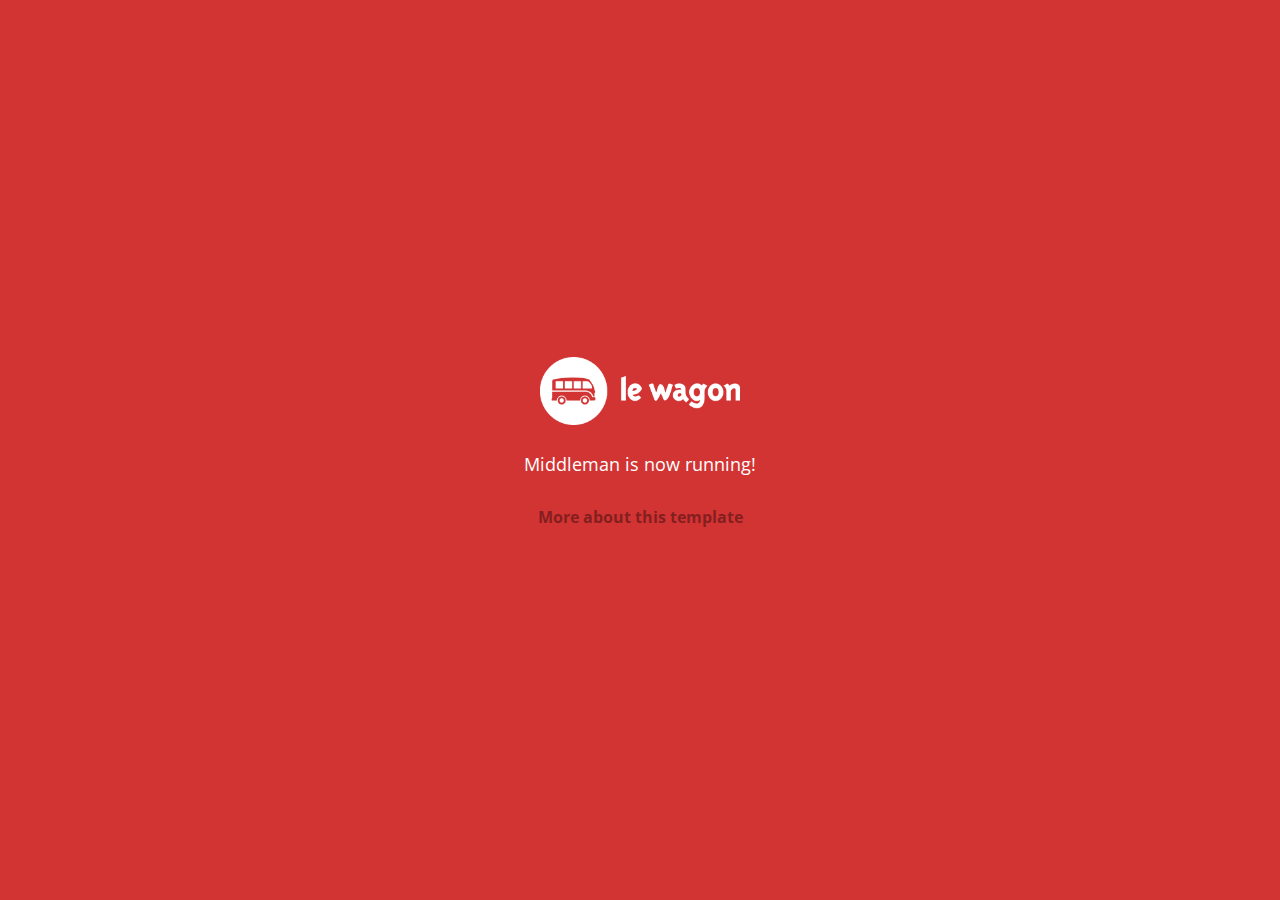
==== index.html @ 287a23e0 "Automated commit at 2017-11-13 09:53:18 UTC by middleman-deploy 2.0.0-alpha" ====
<!doctype html>
<html>
  <head>
    <meta charset="utf-8">
    <meta http-equiv="x-ua-compatible" content="ie=edge">
    <meta name="viewport"
          content="width=device-width, initial-scale=1, shrink-to-fit=no">
    <!-- Use the title from a page's frontmatter if it has one -->
    <title>Le Wagon - Middleman</title>
    <link href="stylesheets/application-3c48b980.css" rel="stylesheet" />
    <script src="javascripts/application-93de88c9.js"></script>
    <link href="images/favicon-f15af148.png" rel="icon" type="image/png" />
  </head>
  <body>
    <div id="home">
  <div class="home-content">
    <img src="images/logo-acc9c0ec.png" width="200" alt="Logo" />
    <p>
      Middleman is now running!
    </p>
    <p class="about">
      <a href="about.html">More about this template</a>
    </p>
  </div>
</div>

  </body>
</html>
---- stylesheets/application-3c48b980.css ----
@import url("https://fonts.googleapis.com/css?family=Open+Sans:400,300,700|Raleway:400,100,300,700,500");/*!
 * Bootstrap v3.3.7 (http://getbootstrap.com)
 * Copyright 2011-2016 Twitter, Inc.
 * Licensed under MIT (https://github.com/twbs/bootstrap/blob/master/LICENSE)
 *//*! normalize.css v3.0.3 | MIT License | github.com/necolas/normalize.css */html{font-family:sans-serif;-ms-text-size-adjust:100%;-webkit-text-size-adjust:100%}body{margin:0}article,aside,details,figcaption,figure,footer,header,hgroup,main,menu,nav,section,summary{display:block}audio,canvas,progress,video{display:inline-block;vertical-align:baseline}audio:not([controls]){display:none;height:0}[hidden],template{display:none}a{background-color:transparent}a:active,a:hover{outline:0}abbr[title]{border-bottom:1px dotted}b,strong{font-weight:bold}dfn{font-style:italic}h1{font-size:2em;margin:0.67em 0}mark{background:#ff0;color:#000}small{font-size:80%}sub,sup{font-size:75%;line-height:0;position:relative;vertical-align:baseline}sup{top:-0.5em}sub{bottom:-0.25em}img{border:0}svg:not(:root){overflow:hidden}figure{margin:1em 40px}hr{-webkit-box-sizing:content-box;box-sizing:content-box;height:0}pre{overflow:auto}code,kbd,pre,samp{font-family:monospace, monospace;font-size:1em}button,input,optgroup,select,textarea{color:inherit;font:inherit;margin:0}button{overflow:visible}button,select{text-transform:none}button,html input[type="button"],input[type="reset"],input[type="submit"]{-webkit-appearance:button;cursor:pointer}button[disabled],html input[disabled]{cursor:default}button::-moz-focus-inner,input::-moz-focus-inner{border:0;padding:0}input{line-height:normal}input[type="checkbox"],input[type="radio"]{-webkit-box-sizing:border-box;box-sizing:border-box;padding:0}input[type="number"]::-webkit-inner-spin-button,input[type="number"]::-webkit-outer-spin-button{height:auto}input[type="search"]{-webkit-appearance:textfield;-webkit-box-sizing:content-box;box-sizing:content-box}input[type="search"]::-webkit-search-cancel-button,input[type="search"]::-webkit-search-decoration{-webkit-appearance:none}fieldset{border:1px solid #c0c0c0;margin:0 2px;padding:0.35em 0.625em 0.75em}legend{border:0;padding:0}textarea{overflow:auto}optgroup{font-weight:bold}table{border-collapse:collapse;border-spacing:0}td,th{padding:0}/*! Source: https://github.com/h5bp/html5-boilerplate/blob/master/src/css/main.css */@media print{*,*:before,*:after{background:transparent !important;color:#000 !important;-webkit-box-shadow:none !important;box-shadow:none !important;text-shadow:none !important}a,a:visited{text-decoration:underline}a[href]:after{content:" (" attr(href) ")"}abbr[title]:after{content:" (" attr(title) ")"}a[href^="#"]:after,a[href^="javascript:"]:after{content:""}pre,blockquote{border:1px solid #999;page-break-inside:avoid}thead{display:table-header-group}tr,img{page-break-inside:avoid}img{max-width:100% !important}p,h2,h3{orphans:3;widows:3}h2,h3{page-break-after:avoid}.navbar{display:none}.btn>.caret,.dropup>.btn>.caret{border-top-color:#000 !important}.label{border:1px solid #000}.table{border-collapse:collapse !important}.table td,.table th{background-color:#fff !important}.table-bordered th,.table-bordered td{border:1px solid #ddd !important}}@font-face{font-family:'Glyphicons Halflings';src:url("../assets/bootstrap/glyphicons-halflings-regular-86b6f62b.eot");src:url("../assets/bootstrap/glyphicons-halflings-regular-86b6f62b.eot?#iefix") format("embedded-opentype"),url("../assets/bootstrap/glyphicons-halflings-regular-ca35b697.woff2") format("woff2"),url("../assets/bootstrap/glyphicons-halflings-regular-278e49a8.woff") format("woff"),url("../assets/bootstrap/glyphicons-halflings-regular-44bc1850.ttf") format("truetype"),url("../assets/bootstrap/glyphicons-halflings-regular-de51a849.svg#glyphicons_halflingsregular") format("svg")}.glyphicon{position:relative;top:1px;display:inline-block;font-family:'Glyphicons Halflings';font-style:normal;font-weight:normal;line-height:1;-webkit-font-smoothing:antialiased;-moz-osx-font-smoothing:grayscale}.glyphicon-asterisk:before{content:"\002a"}.glyphicon-plus:before{content:"\002b"}.glyphicon-euro:before,.glyphicon-eur:before{content:"\20ac"}.glyphicon-minus:before{content:"\2212"}.glyphicon-cloud:before{content:"\2601"}.glyphicon-envelope:before{content:"\2709"}.glyphicon-pencil:before{content:"\270f"}.glyphicon-glass:before{content:"\e001"}.glyphicon-music:before{content:"\e002"}.glyphicon-search:before{content:"\e003"}.glyphicon-heart:before{content:"\e005"}.glyphicon-star:before{content:"\e006"}.glyphicon-star-empty:before{content:"\e007"}.glyphicon-user:before{content:"\e008"}.glyphicon-film:before{content:"\e009"}.glyphicon-th-large:before{content:"\e010"}.glyphicon-th:before{content:"\e011"}.glyphicon-th-list:before{content:"\e012"}.glyphicon-ok:before{content:"\e013"}.glyphicon-remove:before{content:"\e014"}.glyphicon-zoom-in:before{content:"\e015"}.glyphicon-zoom-out:before{content:"\e016"}.glyphicon-off:before{content:"\e017"}.glyphicon-signal:before{content:"\e018"}.glyphicon-cog:before{content:"\e019"}.glyphicon-trash:before{content:"\e020"}.glyphicon-home:before{content:"\e021"}.glyphicon-file:before{content:"\e022"}.glyphicon-time:before{content:"\e023"}.glyphicon-road:before{content:"\e024"}.glyphicon-download-alt:before{content:"\e025"}.glyphicon-download:before{content:"\e026"}.glyphicon-upload:before{content:"\e027"}.glyphicon-inbox:before{content:"\e028"}.glyphicon-play-circle:before{content:"\e029"}.glyphicon-repeat:before{content:"\e030"}.glyphicon-refresh:before{content:"\e031"}.glyphicon-list-alt:before{content:"\e032"}.glyphicon-lock:before{content:"\e033"}.glyphicon-flag:before{content:"\e034"}.glyphicon-headphones:before{content:"\e035"}.glyphicon-volume-off:before{content:"\e036"}.glyphicon-volume-down:before{content:"\e037"}.glyphicon-volume-up:before{content:"\e038"}.glyphicon-qrcode:before{content:"\e039"}.glyphicon-barcode:before{content:"\e040"}.glyphicon-tag:before{content:"\e041"}.glyphicon-tags:before{content:"\e042"}.glyphicon-book:before{content:"\e043"}.glyphicon-bookmark:before{content:"\e044"}.glyphicon-print:before{content:"\e045"}.glyphicon-camera:before{content:"\e046"}.glyphicon-font:before{content:"\e047"}.glyphicon-bold:before{content:"\e048"}.glyphicon-italic:before{content:"\e049"}.glyphicon-text-height:before{content:"\e050"}.glyphicon-text-width:before{content:"\e051"}.glyphicon-align-left:before{content:"\e052"}.glyphicon-align-center:before{content:"\e053"}.glyphicon-align-right:before{content:"\e054"}.glyphicon-align-justify:before{content:"\e055"}.glyphicon-list:before{content:"\e056"}.glyphicon-indent-left:before{content:"\e057"}.glyphicon-indent-right:before{content:"\e058"}.glyphicon-facetime-video:before{content:"\e059"}.glyphicon-picture:before{content:"\e060"}.glyphicon-map-marker:before{content:"\e062"}.glyphicon-adjust:before{content:"\e063"}.glyphicon-tint:before{content:"\e064"}.glyphicon-edit:before{content:"\e065"}.glyphicon-share:before{content:"\e066"}.glyphicon-check:before{content:"\e067"}.glyphicon-move:before{content:"\e068"}.glyphicon-step-backward:before{content:"\e069"}.glyphicon-fast-backward:before{content:"\e070"}.glyphicon-backward:before{content:"\e071"}.glyphicon-play:before{content:"\e072"}.glyphicon-pause:before{content:"\e073"}.glyphicon-stop:before{content:"\e074"}.glyphicon-forward:before{content:"\e075"}.glyphicon-fast-forward:before{content:"\e076"}.glyphicon-step-forward:before{content:"\e077"}.glyphicon-eject:before{content:"\e078"}.glyphicon-chevron-left:before{content:"\e079"}.glyphicon-chevron-right:before{content:"\e080"}.glyphicon-plus-sign:before{content:"\e081"}.glyphicon-minus-sign:before{content:"\e082"}.glyphicon-remove-sign:before{content:"\e083"}.glyphicon-ok-sign:before{content:"\e084"}.glyphicon-question-sign:before{content:"\e085"}.glyphicon-info-sign:before{content:"\e086"}.glyphicon-screenshot:before{content:"\e087"}.glyphicon-remove-circle:before{content:"\e088"}.glyphicon-ok-circle:before{content:"\e089"}.glyphicon-ban-circle:before{content:"\e090"}.glyphicon-arrow-left:before{content:"\e091"}.glyphicon-arrow-right:before{content:"\e092"}.glyphicon-arrow-up:before{content:"\e093"}.glyphicon-arrow-down:before{content:"\e094"}.glyphicon-share-alt:before{content:"\e095"}.glyphicon-resize-full:before{content:"\e096"}.glyphicon-resize-small:before{content:"\e097"}.glyphicon-exclamation-sign:before{content:"\e101"}.glyphicon-gift:before{content:"\e102"}.glyphicon-leaf:before{content:"\e103"}.glyphicon-fire:before{content:"\e104"}.glyphicon-eye-open:before{content:"\e105"}.glyphicon-eye-close:before{content:"\e106"}.glyphicon-warning-sign:before{content:"\e107"}.glyphicon-plane:before{content:"\e108"}.glyphicon-calendar:before{content:"\e109"}.glyphicon-random:before{content:"\e110"}.glyphicon-comment:before{content:"\e111"}.glyphicon-magnet:before{content:"\e112"}.glyphicon-chevron-up:before{content:"\e113"}.glyphicon-chevron-down:before{content:"\e114"}.glyphicon-retweet:before{content:"\e115"}.glyphicon-shopping-cart:before{content:"\e116"}.glyphicon-folder-close:before{content:"\e117"}.glyphicon-folder-open:before{content:"\e118"}.glyphicon-resize-vertical:before{content:"\e119"}.glyphicon-resize-horizontal:before{content:"\e120"}.glyphicon-hdd:before{content:"\e121"}.glyphicon-bullhorn:before{content:"\e122"}.glyphicon-bell:before{content:"\e123"}.glyphicon-certificate:before{content:"\e124"}.glyphicon-thumbs-up:before{content:"\e125"}.glyphicon-thumbs-down:before{content:"\e126"}.glyphicon-hand-right:before{content:"\e127"}.glyphicon-hand-left:before{content:"\e128"}.glyphicon-hand-up:before{content:"\e129"}.glyphicon-hand-down:before{content:"\e130"}.glyphicon-circle-arrow-right:before{content:"\e131"}.glyphicon-circle-arrow-left:before{content:"\e132"}.glyphicon-circle-arrow-up:before{content:"\e133"}.glyphicon-circle-arrow-down:before{content:"\e134"}.glyphicon-globe:before{content:"\e135"}.glyphicon-wrench:before{content:"\e136"}.glyphicon-tasks:before{content:"\e137"}.glyphicon-filter:before{content:"\e138"}.glyphicon-briefcase:before{content:"\e139"}.glyphicon-fullscreen:before{content:"\e140"}.glyphicon-dashboard:before{content:"\e141"}.glyphicon-paperclip:before{content:"\e142"}.glyphicon-heart-empty:before{content:"\e143"}.glyphicon-link:before{content:"\e144"}.glyphicon-phone:before{content:"\e145"}.glyphicon-pushpin:before{content:"\e146"}.glyphicon-usd:before{content:"\e148"}.glyphicon-gbp:before{content:"\e149"}.glyphicon-sort:before{content:"\e150"}.glyphicon-sort-by-alphabet:before{content:"\e151"}.glyphicon-sort-by-alphabet-alt:before{content:"\e152"}.glyphicon-sort-by-order:before{content:"\e153"}.glyphicon-sort-by-order-alt:before{content:"\e154"}.glyphicon-sort-by-attributes:before{content:"\e155"}.glyphicon-sort-by-attributes-alt:before{content:"\e156"}.glyphicon-unchecked:before{content:"\e157"}.glyphicon-expand:before{content:"\e158"}.glyphicon-collapse-down:before{content:"\e159"}.glyphicon-collapse-up:before{content:"\e160"}.glyphicon-log-in:before{content:"\e161"}.glyphicon-flash:before{content:"\e162"}.glyphicon-log-out:before{content:"\e163"}.glyphicon-new-window:before{content:"\e164"}.glyphicon-record:before{content:"\e165"}.glyphicon-save:before{content:"\e166"}.glyphicon-open:before{content:"\e167"}.glyphicon-saved:before{content:"\e168"}.glyphicon-import:before{content:"\e169"}.glyphicon-export:before{content:"\e170"}.glyphicon-send:before{content:"\e171"}.glyphicon-floppy-disk:before{content:"\e172"}.glyphicon-floppy-saved:before{content:"\e173"}.glyphicon-floppy-remove:before{content:"\e174"}.glyphicon-floppy-save:before{content:"\e175"}.glyphicon-floppy-open:before{content:"\e176"}.glyphicon-credit-card:before{content:"\e177"}.glyphicon-transfer:before{content:"\e178"}.glyphicon-cutlery:before{content:"\e179"}.glyphicon-header:before{content:"\e180"}.glyphicon-compressed:before{content:"\e181"}.glyphicon-earphone:before{content:"\e182"}.glyphicon-phone-alt:before{content:"\e183"}.glyphicon-tower:before{content:"\e184"}.glyphicon-stats:before{content:"\e185"}.glyphicon-sd-video:before{content:"\e186"}.glyphicon-hd-video:before{content:"\e187"}.glyphicon-subtitles:before{content:"\e188"}.glyphicon-sound-stereo:before{content:"\e189"}.glyphicon-sound-dolby:before{content:"\e190"}.glyphicon-sound-5-1:before{content:"\e191"}.glyphicon-sound-6-1:before{content:"\e192"}.glyphicon-sound-7-1:before{content:"\e193"}.glyphicon-copyright-mark:before{content:"\e194"}.glyphicon-registration-mark:before{content:"\e195"}.glyphicon-cloud-download:before{content:"\e197"}.glyphicon-cloud-upload:before{content:"\e198"}.glyphicon-tree-conifer:before{content:"\e199"}.glyphicon-tree-deciduous:before{content:"\e200"}.glyphicon-cd:before{content:"\e201"}.glyphicon-save-file:before{content:"\e202"}.glyphicon-open-file:before{content:"\e203"}.glyphicon-level-up:before{content:"\e204"}.glyphicon-copy:before{content:"\e205"}.glyphicon-paste:before{content:"\e206"}.glyphicon-alert:before{content:"\e209"}.glyphicon-equalizer:before{content:"\e210"}.glyphicon-king:before{content:"\e211"}.glyphicon-queen:before{content:"\e212"}.glyphicon-pawn:before{content:"\e213"}.glyphicon-bishop:before{content:"\e214"}.glyphicon-knight:before{content:"\e215"}.glyphicon-baby-formula:before{content:"\e216"}.glyphicon-tent:before{content:"\26fa"}.glyphicon-blackboard:before{content:"\e218"}.glyphicon-bed:before{content:"\e219"}.glyphicon-apple:before{content:"\f8ff"}.glyphicon-erase:before{content:"\e221"}.glyphicon-hourglass:before{content:"\231b"}.glyphicon-lamp:before{content:"\e223"}.glyphicon-duplicate:before{content:"\e224"}.glyphicon-piggy-bank:before{content:"\e225"}.glyphicon-scissors:before{content:"\e226"}.glyphicon-bitcoin:before{content:"\e227"}.glyphicon-btc:before{content:"\e227"}.glyphicon-xbt:before{content:"\e227"}.glyphicon-yen:before{content:"\00a5"}.glyphicon-jpy:before{content:"\00a5"}.glyphicon-ruble:before{content:"\20bd"}.glyphicon-rub:before{content:"\20bd"}.glyphicon-scale:before{content:"\e230"}.glyphicon-ice-lolly:before{content:"\e231"}.glyphicon-ice-lolly-tasted:before{content:"\e232"}.glyphicon-education:before{content:"\e233"}.glyphicon-option-horizontal:before{content:"\e234"}.glyphicon-option-vertical:before{content:"\e235"}.glyphicon-menu-hamburger:before{content:"\e236"}.glyphicon-modal-window:before{content:"\e237"}.glyphicon-oil:before{content:"\e238"}.glyphicon-grain:before{content:"\e239"}.glyphicon-sunglasses:before{content:"\e240"}.glyphicon-text-size:before{content:"\e241"}.glyphicon-text-color:before{content:"\e242"}.glyphicon-text-background:before{content:"\e243"}.glyphicon-object-align-top:before{content:"\e244"}.glyphicon-object-align-bottom:before{content:"\e245"}.glyphicon-object-align-horizontal:before{content:"\e246"}.glyphicon-object-align-left:before{content:"\e247"}.glyphicon-object-align-vertical:before{content:"\e248"}.glyphicon-object-align-right:before{content:"\e249"}.glyphicon-triangle-right:before{content:"\e250"}.glyphicon-triangle-left:before{content:"\e251"}.glyphicon-triangle-bottom:before{content:"\e252"}.glyphicon-triangle-top:before{content:"\e253"}.glyphicon-console:before{content:"\e254"}.glyphicon-superscript:before{content:"\e255"}.glyphicon-subscript:before{content:"\e256"}.glyphicon-menu-left:before{content:"\e257"}.glyphicon-menu-right:before{content:"\e258"}.glyphicon-menu-down:before{content:"\e259"}.glyphicon-menu-up:before{content:"\e260"}*{-webkit-box-sizing:border-box;box-sizing:border-box}*:before,*:after{-webkit-box-sizing:border-box;box-sizing:border-box}html{font-size:10px;-webkit-tap-highlight-color:transparent}body{font-family:"Open Sans", "Helvetica", "sans-serif";font-size:18px;line-height:1.42857143;color:#333333;background-color:#F4F4F4}input,button,select,textarea{font-family:inherit;font-size:inherit;line-height:inherit}a{color:#469AE0;text-decoration:none}a:hover,a:focus{color:#1f74ba;text-decoration:underline}a:focus{outline:5px auto -webkit-focus-ring-color;outline-offset:-2px}figure{margin:0}img{vertical-align:middle}.img-responsive{display:block;max-width:100%;height:auto}.img-rounded{border-radius:2px}.img-thumbnail{padding:4px;line-height:1.42857143;background-color:#F4F4F4;border:1px solid #ddd;border-radius:2px;-webkit-transition:all 0.2s ease-in-out;transition:all 0.2s ease-in-out;display:inline-block;max-width:100%;height:auto}.img-circle{border-radius:50%}hr{margin-top:25px;margin-bottom:25px;border:0;border-top:1px solid #eeeeee}.sr-only{position:absolute;width:1px;height:1px;margin:-1px;padding:0;overflow:hidden;clip:rect(0, 0, 0, 0);border:0}.sr-only-focusable:active,.sr-only-focusable:focus{position:static;width:auto;height:auto;margin:0;overflow:visible;clip:auto}[role="button"]{cursor:pointer}h1,h2,h3,h4,h5,h6,.h1,.h2,.h3,.h4,.h5,.h6{font-family:"Raleway", "Helvetica", "sans-serif";font-weight:500;line-height:1.1;color:inherit}h1 small,h1 .small,h2 small,h2 .small,h3 small,h3 .small,h4 small,h4 .small,h5 small,h5 .small,h6 small,h6 .small,.h1 small,.h1 .small,.h2 small,.h2 .small,.h3 small,.h3 .small,.h4 small,.h4 .small,.h5 small,.h5 .small,.h6 small,.h6 .small{font-weight:normal;line-height:1;color:#777777}h1,.h1,h2,.h2,h3,.h3{margin-top:25px;margin-bottom:12.5px}h1 small,h1 .small,.h1 small,.h1 .small,h2 small,h2 .small,.h2 small,.h2 .small,h3 small,h3 .small,.h3 small,.h3 .small{font-size:65%}h4,.h4,h5,.h5,h6,.h6{margin-top:12.5px;margin-bottom:12.5px}h4 small,h4 .small,.h4 small,.h4 .small,h5 small,h5 .small,.h5 small,.h5 .small,h6 small,h6 .small,.h6 small,.h6 .small{font-size:75%}h1,.h1{font-size:46px}h2,.h2{font-size:38px}h3,.h3{font-size:31px}h4,.h4{font-size:23px}h5,.h5{font-size:18px}h6,.h6{font-size:16px}p{margin:0 0 12.5px}.lead{margin-bottom:25px;font-size:20px;font-weight:300;line-height:1.4}@media (min-width: 768px){.lead{font-size:27px}}small,.small{font-size:88%}mark,.mark{background-color:#fcf8e3;padding:.2em}.text-left{text-align:left}.text-right{text-align:right}.text-center{text-align:center}.text-justify{text-align:justify}.text-nowrap{white-space:nowrap}.text-lowercase{text-transform:lowercase}.text-uppercase,.initialism{text-transform:uppercase}.text-capitalize{text-transform:capitalize}.text-muted{color:#777777}.text-primary{color:#469AE0}a.text-primary:hover,a.text-primary:focus{color:#2381d0}.text-success{color:#3c763d}a.text-success:hover,a.text-success:focus{color:#2b542c}.text-info{color:#31708f}a.text-info:hover,a.text-info:focus{color:#245269}.text-warning{color:#8a6d3b}a.text-warning:hover,a.text-warning:focus{color:#66512c}.text-danger{color:#a94442}a.text-danger:hover,a.text-danger:focus{color:#843534}.bg-primary{color:#fff}.bg-primary{background-color:#469AE0}a.bg-primary:hover,a.bg-primary:focus{background-color:#2381d0}.bg-success{background-color:#dff0d8}a.bg-success:hover,a.bg-success:focus{background-color:#c1e2b3}.bg-info{background-color:#d9edf7}a.bg-info:hover,a.bg-info:focus{background-color:#afd9ee}.bg-warning{background-color:#fcf8e3}a.bg-warning:hover,a.bg-warning:focus{background-color:#f7ecb5}.bg-danger{background-color:#f2dede}a.bg-danger:hover,a.bg-danger:focus{background-color:#e4b9b9}.page-header{padding-bottom:11.5px;margin:50px 0 25px;border-bottom:1px solid #eeeeee}ul,ol{margin-top:0;margin-bottom:12.5px}ul ul,ul ol,ol ul,ol ol{margin-bottom:0}.list-unstyled{padding-left:0;list-style:none}.list-inline{padding-left:0;list-style:none;margin-left:-5px}.list-inline>li{display:inline-block;padding-left:5px;padding-right:5px}dl{margin-top:0;margin-bottom:25px}dt,dd{line-height:1.42857143}dt{font-weight:bold}dd{margin-left:0}.dl-horizontal dd:before,.dl-horizontal dd:after{content:" ";display:table}.dl-horizontal dd:after{clear:both}@media (min-width: 768px){.dl-horizontal dt{float:left;width:160px;clear:left;text-align:right;overflow:hidden;text-overflow:ellipsis;white-space:nowrap}.dl-horizontal dd{margin-left:180px}}abbr[title],abbr[data-original-title]{cursor:help;border-bottom:1px dotted #777777}.initialism{font-size:90%}blockquote{padding:12.5px 25px;margin:0 0 25px;font-size:22.5px;border-left:5px solid #eeeeee}blockquote p:last-child,blockquote ul:last-child,blockquote ol:last-child{margin-bottom:0}blockquote footer,blockquote small,blockquote .small{display:block;font-size:80%;line-height:1.42857143;color:#777777}blockquote footer:before,blockquote small:before,blockquote .small:before{content:'\2014 \00A0'}.blockquote-reverse,blockquote.pull-right{padding-right:15px;padding-left:0;border-right:5px solid #eeeeee;border-left:0;text-align:right}.blockquote-reverse footer:before,.blockquote-reverse small:before,.blockquote-reverse .small:before,blockquote.pull-right footer:before,blockquote.pull-right small:before,blockquote.pull-right .small:before{content:''}.blockquote-reverse footer:after,.blockquote-reverse small:after,.blockquote-reverse .small:after,blockquote.pull-right footer:after,blockquote.pull-right small:after,blockquote.pull-right .small:after{content:'\00A0 \2014'}address{margin-bottom:25px;font-style:normal;line-height:1.42857143}code,kbd,pre,samp{font-family:Menlo, Monaco, Consolas, "Courier New", monospace}code{padding:2px 4px;font-size:90%;color:#c7254e;background-color:#f9f2f4;border-radius:2px}kbd{padding:2px 4px;font-size:90%;color:#fff;background-color:#333;border-radius:2px;-webkit-box-shadow:inset 0 -1px 0 rgba(0,0,0,0.25);box-shadow:inset 0 -1px 0 rgba(0,0,0,0.25)}kbd kbd{padding:0;font-size:100%;font-weight:bold;-webkit-box-shadow:none;box-shadow:none}pre{display:block;padding:12px;margin:0 0 12.5px;font-size:17px;line-height:1.42857143;word-break:break-all;word-wrap:break-word;color:#333333;background-color:#f5f5f5;border:1px solid #ccc;border-radius:2px}pre code{padding:0;font-size:inherit;color:inherit;white-space:pre-wrap;background-color:transparent;border-radius:0}.pre-scrollable{max-height:340px;overflow-y:scroll}.container{margin-right:auto;margin-left:auto;padding-left:15px;padding-right:15px}.container:before,.container:after{content:" ";display:table}.container:after{clear:both}@media (min-width: 768px){.container{width:750px}}@media (min-width: 992px){.container{width:970px}}@media (min-width: 1200px){.container{width:1170px}}.container-fluid{margin-right:auto;margin-left:auto;padding-left:15px;padding-right:15px}.container-fluid:before,.container-fluid:after{content:" ";display:table}.container-fluid:after{clear:both}.row{margin-left:-15px;margin-right:-15px}.row:before,.row:after{content:" ";display:table}.row:after{clear:both}.col-xs-1,.col-sm-1,.col-md-1,.col-lg-1,.col-xs-2,.col-sm-2,.col-md-2,.col-lg-2,.col-xs-3,.col-sm-3,.col-md-3,.col-lg-3,.col-xs-4,.col-sm-4,.col-md-4,.col-lg-4,.col-xs-5,.col-sm-5,.col-md-5,.col-lg-5,.col-xs-6,.col-sm-6,.col-md-6,.col-lg-6,.col-xs-7,.col-sm-7,.col-md-7,.col-lg-7,.col-xs-8,.col-sm-8,.col-md-8,.col-lg-8,.col-xs-9,.col-sm-9,.col-md-9,.col-lg-9,.col-xs-10,.col-sm-10,.col-md-10,.col-lg-10,.col-xs-11,.col-sm-11,.col-md-11,.col-lg-11,.col-xs-12,.col-sm-12,.col-md-12,.col-lg-12{position:relative;min-height:1px;padding-left:15px;padding-right:15px}.col-xs-1,.col-xs-2,.col-xs-3,.col-xs-4,.col-xs-5,.col-xs-6,.col-xs-7,.col-xs-8,.col-xs-9,.col-xs-10,.col-xs-11,.col-xs-12{float:left}.col-xs-1{width:8.33333333%}.col-xs-2{width:16.66666667%}.col-xs-3{width:25%}.col-xs-4{width:33.33333333%}.col-xs-5{width:41.66666667%}.col-xs-6{width:50%}.col-xs-7{width:58.33333333%}.col-xs-8{width:66.66666667%}.col-xs-9{width:75%}.col-xs-10{width:83.33333333%}.col-xs-11{width:91.66666667%}.col-xs-12{width:100%}.col-xs-pull-0{right:auto}.col-xs-pull-1{right:8.33333333%}.col-xs-pull-2{right:16.66666667%}.col-xs-pull-3{right:25%}.col-xs-pull-4{right:33.33333333%}.col-xs-pull-5{right:41.66666667%}.col-xs-pull-6{right:50%}.col-xs-pull-7{right:58.33333333%}.col-xs-pull-8{right:66.66666667%}.col-xs-pull-9{right:75%}.col-xs-pull-10{right:83.33333333%}.col-xs-pull-11{right:91.66666667%}.col-xs-pull-12{right:100%}.col-xs-push-0{left:auto}.col-xs-push-1{left:8.33333333%}.col-xs-push-2{left:16.66666667%}.col-xs-push-3{left:25%}.col-xs-push-4{left:33.33333333%}.col-xs-push-5{left:41.66666667%}.col-xs-push-6{left:50%}.col-xs-push-7{left:58.33333333%}.col-xs-push-8{left:66.66666667%}.col-xs-push-9{left:75%}.col-xs-push-10{left:83.33333333%}.col-xs-push-11{left:91.66666667%}.col-xs-push-12{left:100%}.col-xs-offset-0{margin-left:0%}.col-xs-offset-1{margin-left:8.33333333%}.col-xs-offset-2{margin-left:16.66666667%}.col-xs-offset-3{margin-left:25%}.col-xs-offset-4{margin-left:33.33333333%}.col-xs-offset-5{margin-left:41.66666667%}.col-xs-offset-6{margin-left:50%}.col-xs-offset-7{margin-left:58.33333333%}.col-xs-offset-8{margin-left:66.66666667%}.col-xs-offset-9{margin-left:75%}.col-xs-offset-10{margin-left:83.33333333%}.col-xs-offset-11{margin-left:91.66666667%}.col-xs-offset-12{margin-left:100%}@media (min-width: 768px){.col-sm-1,.col-sm-2,.col-sm-3,.col-sm-4,.col-sm-5,.col-sm-6,.col-sm-7,.col-sm-8,.col-sm-9,.col-sm-10,.col-sm-11,.col-sm-12{float:left}.col-sm-1{width:8.33333333%}.col-sm-2{width:16.66666667%}.col-sm-3{width:25%}.col-sm-4{width:33.33333333%}.col-sm-5{width:41.66666667%}.col-sm-6{width:50%}.col-sm-7{width:58.33333333%}.col-sm-8{width:66.66666667%}.col-sm-9{width:75%}.col-sm-10{width:83.33333333%}.col-sm-11{width:91.66666667%}.col-sm-12{width:100%}.col-sm-pull-0{right:auto}.col-sm-pull-1{right:8.33333333%}.col-sm-pull-2{right:16.66666667%}.col-sm-pull-3{right:25%}.col-sm-pull-4{right:33.33333333%}.col-sm-pull-5{right:41.66666667%}.col-sm-pull-6{right:50%}.col-sm-pull-7{right:58.33333333%}.col-sm-pull-8{right:66.66666667%}.col-sm-pull-9{right:75%}.col-sm-pull-10{right:83.33333333%}.col-sm-pull-11{right:91.66666667%}.col-sm-pull-12{right:100%}.col-sm-push-0{left:auto}.col-sm-push-1{left:8.33333333%}.col-sm-push-2{left:16.66666667%}.col-sm-push-3{left:25%}.col-sm-push-4{left:33.33333333%}.col-sm-push-5{left:41.66666667%}.col-sm-push-6{left:50%}.col-sm-push-7{left:58.33333333%}.col-sm-push-8{left:66.66666667%}.col-sm-push-9{left:75%}.col-sm-push-10{left:83.33333333%}.col-sm-push-11{left:91.66666667%}.col-sm-push-12{left:100%}.col-sm-offset-0{margin-left:0%}.col-sm-offset-1{margin-left:8.33333333%}.col-sm-offset-2{margin-left:16.66666667%}.col-sm-offset-3{margin-left:25%}.col-sm-offset-4{margin-left:33.33333333%}.col-sm-offset-5{margin-left:41.66666667%}.col-sm-offset-6{margin-left:50%}.col-sm-offset-7{margin-left:58.33333333%}.col-sm-offset-8{margin-left:66.66666667%}.col-sm-offset-9{margin-left:75%}.col-sm-offset-10{margin-left:83.33333333%}.col-sm-offset-11{margin-left:91.66666667%}.col-sm-offset-12{margin-left:100%}}@media (min-width: 992px){.col-md-1,.col-md-2,.col-md-3,.col-md-4,.col-md-5,.col-md-6,.col-md-7,.col-md-8,.col-md-9,.col-md-10,.col-md-11,.col-md-12{float:left}.col-md-1{width:8.33333333%}.col-md-2{width:16.66666667%}.col-md-3{width:25%}.col-md-4{width:33.33333333%}.col-md-5{width:41.66666667%}.col-md-6{width:50%}.col-md-7{width:58.33333333%}.col-md-8{width:66.66666667%}.col-md-9{width:75%}.col-md-10{width:83.33333333%}.col-md-11{width:91.66666667%}.col-md-12{width:100%}.col-md-pull-0{right:auto}.col-md-pull-1{right:8.33333333%}.col-md-pull-2{right:16.66666667%}.col-md-pull-3{right:25%}.col-md-pull-4{right:33.33333333%}.col-md-pull-5{right:41.66666667%}.col-md-pull-6{right:50%}.col-md-pull-7{right:58.33333333%}.col-md-pull-8{right:66.66666667%}.col-md-pull-9{right:75%}.col-md-pull-10{right:83.33333333%}.col-md-pull-11{right:91.66666667%}.col-md-pull-12{right:100%}.col-md-push-0{left:auto}.col-md-push-1{left:8.33333333%}.col-md-push-2{left:16.66666667%}.col-md-push-3{left:25%}.col-md-push-4{left:33.33333333%}.col-md-push-5{left:41.66666667%}.col-md-push-6{left:50%}.col-md-push-7{left:58.33333333%}.col-md-push-8{left:66.66666667%}.col-md-push-9{left:75%}.col-md-push-10{left:83.33333333%}.col-md-push-11{left:91.66666667%}.col-md-push-12{left:100%}.col-md-offset-0{margin-left:0%}.col-md-offset-1{margin-left:8.33333333%}.col-md-offset-2{margin-left:16.66666667%}.col-md-offset-3{margin-left:25%}.col-md-offset-4{margin-left:33.33333333%}.col-md-offset-5{margin-left:41.66666667%}.col-md-offset-6{margin-left:50%}.col-md-offset-7{margin-left:58.33333333%}.col-md-offset-8{margin-left:66.66666667%}.col-md-offset-9{margin-left:75%}.col-md-offset-10{margin-left:83.33333333%}.col-md-offset-11{margin-left:91.66666667%}.col-md-offset-12{margin-left:100%}}@media (min-width: 1200px){.col-lg-1,.col-lg-2,.col-lg-3,.col-lg-4,.col-lg-5,.col-lg-6,.col-lg-7,.col-lg-8,.col-lg-9,.col-lg-10,.col-lg-11,.col-lg-12{float:left}.col-lg-1{width:8.33333333%}.col-lg-2{width:16.66666667%}.col-lg-3{width:25%}.col-lg-4{width:33.33333333%}.col-lg-5{width:41.66666667%}.col-lg-6{width:50%}.col-lg-7{width:58.33333333%}.col-lg-8{width:66.66666667%}.col-lg-9{width:75%}.col-lg-10{width:83.33333333%}.col-lg-11{width:91.66666667%}.col-lg-12{width:100%}.col-lg-pull-0{right:auto}.col-lg-pull-1{right:8.33333333%}.col-lg-pull-2{right:16.66666667%}.col-lg-pull-3{right:25%}.col-lg-pull-4{right:33.33333333%}.col-lg-pull-5{right:41.66666667%}.col-lg-pull-6{right:50%}.col-lg-pull-7{right:58.33333333%}.col-lg-pull-8{right:66.66666667%}.col-lg-pull-9{right:75%}.col-lg-pull-10{right:83.33333333%}.col-lg-pull-11{right:91.66666667%}.col-lg-pull-12{right:100%}.col-lg-push-0{left:auto}.col-lg-push-1{left:8.33333333%}.col-lg-push-2{left:16.66666667%}.col-lg-push-3{left:25%}.col-lg-push-4{left:33.33333333%}.col-lg-push-5{left:41.66666667%}.col-lg-push-6{left:50%}.col-lg-push-7{left:58.33333333%}.col-lg-push-8{left:66.66666667%}.col-lg-push-9{left:75%}.col-lg-push-10{left:83.33333333%}.col-lg-push-11{left:91.66666667%}.col-lg-push-12{left:100%}.col-lg-offset-0{margin-left:0%}.col-lg-offset-1{margin-left:8.33333333%}.col-lg-offset-2{margin-left:16.66666667%}.col-lg-offset-3{margin-left:25%}.col-lg-offset-4{margin-left:33.33333333%}.col-lg-offset-5{margin-left:41.66666667%}.col-lg-offset-6{margin-left:50%}.col-lg-offset-7{margin-left:58.33333333%}.col-lg-offset-8{margin-left:66.66666667%}.col-lg-offset-9{margin-left:75%}.col-lg-offset-10{margin-left:83.33333333%}.col-lg-offset-11{margin-left:91.66666667%}.col-lg-offset-12{margin-left:100%}}table{background-color:transparent}caption{padding-top:8px;padding-bottom:8px;color:#777777;text-align:left}th{text-align:left}.table{width:100%;max-width:100%;margin-bottom:25px}.table>thead>tr>th,.table>thead>tr>td,.table>tbody>tr>th,.table>tbody>tr>td,.table>tfoot>tr>th,.table>tfoot>tr>td{padding:8px;line-height:1.42857143;vertical-align:top;border-top:1px solid #ddd}.table>thead>tr>th{vertical-align:bottom;border-bottom:2px solid #ddd}.table>caption+thead>tr:first-child>th,.table>caption+thead>tr:first-child>td,.table>colgroup+thead>tr:first-child>th,.table>colgroup+thead>tr:first-child>td,.table>thead:first-child>tr:first-child>th,.table>thead:first-child>tr:first-child>td{border-top:0}.table>tbody+tbody{border-top:2px solid #ddd}.table .table{background-color:#F4F4F4}.table-condensed>thead>tr>th,.table-condensed>thead>tr>td,.table-condensed>tbody>tr>th,.table-condensed>tbody>tr>td,.table-condensed>tfoot>tr>th,.table-condensed>tfoot>tr>td{padding:5px}.table-bordered{border:1px solid #ddd}.table-bordered>thead>tr>th,.table-bordered>thead>tr>td,.table-bordered>tbody>tr>th,.table-bordered>tbody>tr>td,.table-bordered>tfoot>tr>th,.table-bordered>tfoot>tr>td{border:1px solid #ddd}.table-bordered>thead>tr>th,.table-bordered>thead>tr>td{border-bottom-width:2px}.table-striped>tbody>tr:nth-of-type(odd){background-color:#f9f9f9}.table-hover>tbody>tr:hover{background-color:#f5f5f5}table col[class*="col-"]{position:static;float:none;display:table-column}table td[class*="col-"],table th[class*="col-"]{position:static;float:none;display:table-cell}.table>thead>tr>td.active,.table>thead>tr>th.active,.table>thead>tr.active>td,.table>thead>tr.active>th,.table>tbody>tr>td.active,.table>tbody>tr>th.active,.table>tbody>tr.active>td,.table>tbody>tr.active>th,.table>tfoot>tr>td.active,.table>tfoot>tr>th.active,.table>tfoot>tr.active>td,.table>tfoot>tr.active>th{background-color:#f5f5f5}.table-hover>tbody>tr>td.active:hover,.table-hover>tbody>tr>th.active:hover,.table-hover>tbody>tr.active:hover>td,.table-hover>tbody>tr:hover>.active,.table-hover>tbody>tr.active:hover>th{background-color:#e8e8e8}.table>thead>tr>td.success,.table>thead>tr>th.success,.table>thead>tr.success>td,.table>thead>tr.success>th,.table>tbody>tr>td.success,.table>tbody>tr>th.success,.table>tbody>tr.success>td,.table>tbody>tr.success>th,.table>tfoot>tr>td.success,.table>tfoot>tr>th.success,.table>tfoot>tr.success>td,.table>tfoot>tr.success>th{background-color:#dff0d8}.table-hover>tbody>tr>td.success:hover,.table-hover>tbody>tr>th.success:hover,.table-hover>tbody>tr.success:hover>td,.table-hover>tbody>tr:hover>.success,.table-hover>tbody>tr.success:hover>th{background-color:#d0e9c6}.table>thead>tr>td.info,.table>thead>tr>th.info,.table>thead>tr.info>td,.table>thead>tr.info>th,.table>tbody>tr>td.info,.table>tbody>tr>th.info,.table>tbody>tr.info>td,.table>tbody>tr.info>th,.table>tfoot>tr>td.info,.table>tfoot>tr>th.info,.table>tfoot>tr.info>td,.table>tfoot>tr.info>th{background-color:#d9edf7}.table-hover>tbody>tr>td.info:hover,.table-hover>tbody>tr>th.info:hover,.table-hover>tbody>tr.info:hover>td,.table-hover>tbody>tr:hover>.info,.table-hover>tbody>tr.info:hover>th{background-color:#c4e3f3}.table>thead>tr>td.warning,.table>thead>tr>th.warning,.table>thead>tr.warning>td,.table>thead>tr.warning>th,.table>tbody>tr>td.warning,.table>tbody>tr>th.warning,.table>tbody>tr.warning>td,.table>tbody>tr.warning>th,.table>tfoot>tr>td.warning,.table>tfoot>tr>th.warning,.table>tfoot>tr.warning>td,.table>tfoot>tr.warning>th{background-color:#fcf8e3}.table-hover>tbody>tr>td.warning:hover,.table-hover>tbody>tr>th.warning:hover,.table-hover>tbody>tr.warning:hover>td,.table-hover>tbody>tr:hover>.warning,.table-hover>tbody>tr.warning:hover>th{background-color:#faf2cc}.table>thead>tr>td.danger,.table>thead>tr>th.danger,.table>thead>tr.danger>td,.table>thead>tr.danger>th,.table>tbody>tr>td.danger,.table>tbody>tr>th.danger,.table>tbody>tr.danger>td,.table>tbody>tr.danger>th,.table>tfoot>tr>td.danger,.table>tfoot>tr>th.danger,.table>tfoot>tr.danger>td,.table>tfoot>tr.danger>th{background-color:#f2dede}.table-hover>tbody>tr>td.danger:hover,.table-hover>tbody>tr>th.danger:hover,.table-hover>tbody>tr.danger:hover>td,.table-hover>tbody>tr:hover>.danger,.table-hover>tbody>tr.danger:hover>th{background-color:#ebcccc}.table-responsive{overflow-x:auto;min-height:0.01%}@media screen and (max-width: 767px){.table-responsive{width:100%;margin-bottom:18.75px;overflow-y:hidden;-ms-overflow-style:-ms-autohiding-scrollbar;border:1px solid #ddd}.table-responsive>.table{margin-bottom:0}.table-responsive>.table>thead>tr>th,.table-responsive>.table>thead>tr>td,.table-responsive>.table>tbody>tr>th,.table-responsive>.table>tbody>tr>td,.table-responsive>.table>tfoot>tr>th,.table-responsive>.table>tfoot>tr>td{white-space:nowrap}.table-responsive>.table-bordered{border:0}.table-responsive>.table-bordered>thead>tr>th:first-child,.table-responsive>.table-bordered>thead>tr>td:first-child,.table-responsive>.table-bordered>tbody>tr>th:first-child,.table-responsive>.table-bordered>tbody>tr>td:first-child,.table-responsive>.table-bordered>tfoot>tr>th:first-child,.table-responsive>.table-bordered>tfoot>tr>td:first-child{border-left:0}.table-responsive>.table-bordered>thead>tr>th:last-child,.table-responsive>.table-bordered>thead>tr>td:last-child,.table-responsive>.table-bordered>tbody>tr>th:last-child,.table-responsive>.table-bordered>tbody>tr>td:last-child,.table-responsive>.table-bordered>tfoot>tr>th:last-child,.table-responsive>.table-bordered>tfoot>tr>td:last-child{border-right:0}.table-responsive>.table-bordered>tbody>tr:last-child>th,.table-responsive>.table-bordered>tbody>tr:last-child>td,.table-responsive>.table-bordered>tfoot>tr:last-child>th,.table-responsive>.table-bordered>tfoot>tr:last-child>td{border-bottom:0}}fieldset{padding:0;margin:0;border:0;min-width:0}legend{display:block;width:100%;padding:0;margin-bottom:25px;font-size:27px;line-height:inherit;color:#333333;border:0;border-bottom:1px solid #e5e5e5}label{display:inline-block;max-width:100%;margin-bottom:5px;font-weight:bold}input[type="search"]{-webkit-box-sizing:border-box;box-sizing:border-box}input[type="radio"],input[type="checkbox"]{margin:4px 0 0;margin-top:1px \9;line-height:normal}input[type="file"]{display:block}input[type="range"]{display:block;width:100%}select[multiple],select[size]{height:auto}input[type="file"]:focus,input[type="radio"]:focus,input[type="checkbox"]:focus{outline:5px auto -webkit-focus-ring-color;outline-offset:-2px}output{display:block;padding-top:7px;font-size:18px;line-height:1.42857143;color:#000000}.form-control{display:block;width:100%;height:39px;padding:6px 12px;font-size:18px;line-height:1.42857143;color:#000000;background-color:#fff;background-image:none;border:1px solid #ccc;border-radius:2px;-webkit-box-shadow:inset 0 1px 1px rgba(0,0,0,0.075);box-shadow:inset 0 1px 1px rgba(0,0,0,0.075);-webkit-transition:border-color ease-in-out 0.15s, box-shadow ease-in-out 0.15s;-webkit-transition:border-color ease-in-out 0.15s, -webkit-box-shadow ease-in-out 0.15s;transition:border-color ease-in-out 0.15s, -webkit-box-shadow ease-in-out 0.15s;transition:border-color ease-in-out 0.15s, box-shadow ease-in-out 0.15s;transition:border-color ease-in-out 0.15s, box-shadow ease-in-out 0.15s, -webkit-box-shadow ease-in-out 0.15s}.form-control:focus{border-color:#66afe9;outline:0;-webkit-box-shadow:inset 0 1px 1px rgba(0,0,0,0.075),0 0 8px rgba(102,175,233,0.6);box-shadow:inset 0 1px 1px rgba(0,0,0,0.075),0 0 8px rgba(102,175,233,0.6)}.form-control::-moz-placeholder{color:#999;opacity:1}.form-control:-ms-input-placeholder{color:#999}.form-control::-webkit-input-placeholder{color:#999}.form-control::-ms-expand{border:0;background-color:transparent}.form-control[disabled],.form-control[readonly],fieldset[disabled] .form-control{background-color:#eeeeee;opacity:1}.form-control[disabled],fieldset[disabled] .form-control{cursor:not-allowed}textarea.form-control{height:auto}input[type="search"]{-webkit-appearance:none}@media screen and (-webkit-min-device-pixel-ratio: 0){input[type="date"].form-control,input[type="time"].form-control,input[type="datetime-local"].form-control,input[type="month"].form-control{line-height:39px}input[type="date"].input-sm,.input-group-sm>input[type="date"].form-control,.input-group-sm>input[type="date"].input-group-addon,.input-group-sm>.input-group-btn>input[type="date"].btn,.input-group-sm input[type="date"],input[type="time"].input-sm,.input-group-sm>input[type="time"].form-control,.input-group-sm>input[type="time"].input-group-addon,.input-group-sm>.input-group-btn>input[type="time"].btn,.input-group-sm input[type="time"],input[type="datetime-local"].input-sm,.input-group-sm>input[type="datetime-local"].form-control,.input-group-sm>input[type="datetime-local"].input-group-addon,.input-group-sm>.input-group-btn>input[type="datetime-local"].btn,.input-group-sm input[type="datetime-local"],input[type="month"].input-sm,.input-group-sm>input[type="month"].form-control,.input-group-sm>input[type="month"].input-group-addon,.input-group-sm>.input-group-btn>input[type="month"].btn,.input-group-sm input[type="month"]{line-height:36px}input[type="date"].input-lg,.input-group-lg>input[type="date"].form-control,.input-group-lg>input[type="date"].input-group-addon,.input-group-lg>.input-group-btn>input[type="date"].btn,.input-group-lg input[type="date"],input[type="time"].input-lg,.input-group-lg>input[type="time"].form-control,.input-group-lg>input[type="time"].input-group-addon,.input-group-lg>.input-group-btn>input[type="time"].btn,.input-group-lg input[type="time"],input[type="datetime-local"].input-lg,.input-group-lg>input[type="datetime-local"].form-control,.input-group-lg>input[type="datetime-local"].input-group-addon,.input-group-lg>.input-group-btn>input[type="datetime-local"].btn,.input-group-lg input[type="datetime-local"],input[type="month"].input-lg,.input-group-lg>input[type="month"].form-control,.input-group-lg>input[type="month"].input-group-addon,.input-group-lg>.input-group-btn>input[type="month"].btn,.input-group-lg input[type="month"]{line-height:53px}}.form-group{margin-bottom:15px}.radio,.checkbox{position:relative;display:block;margin-top:10px;margin-bottom:10px}.radio label,.checkbox label{min-height:25px;padding-left:20px;margin-bottom:0;font-weight:normal;cursor:pointer}.radio input[type="radio"],.radio-inline input[type="radio"],.checkbox input[type="checkbox"],.checkbox-inline input[type="checkbox"]{position:absolute;margin-left:-20px;margin-top:4px \9}.radio+.radio,.checkbox+.checkbox{margin-top:-5px}.radio-inline,.checkbox-inline{position:relative;display:inline-block;padding-left:20px;margin-bottom:0;vertical-align:middle;font-weight:normal;cursor:pointer}.radio-inline+.radio-inline,.checkbox-inline+.checkbox-inline{margin-top:0;margin-left:10px}input[type="radio"][disabled],input[type="radio"].disabled,fieldset[disabled] input[type="radio"],input[type="checkbox"][disabled],input[type="checkbox"].disabled,fieldset[disabled] input[type="checkbox"]{cursor:not-allowed}.radio-inline.disabled,fieldset[disabled] .radio-inline,.checkbox-inline.disabled,fieldset[disabled] .checkbox-inline{cursor:not-allowed}.radio.disabled label,fieldset[disabled] .radio label,.checkbox.disabled label,fieldset[disabled] .checkbox label{cursor:not-allowed}.form-control-static{padding-top:7px;padding-bottom:7px;margin-bottom:0;min-height:43px}.form-control-static.input-lg,.input-group-lg>.form-control-static.form-control,.input-group-lg>.form-control-static.input-group-addon,.input-group-lg>.input-group-btn>.form-control-static.btn,.form-control-static.input-sm,.input-group-sm>.form-control-static.form-control,.input-group-sm>.form-control-static.input-group-addon,.input-group-sm>.input-group-btn>.form-control-static.btn{padding-left:0;padding-right:0}.input-sm,.input-group-sm>.form-control,.input-group-sm>.input-group-addon,.input-group-sm>.input-group-btn>.btn{height:36px;padding:5px 10px;font-size:16px;line-height:1.5;border-radius:2px}select.input-sm,.input-group-sm>select.form-control,.input-group-sm>select.input-group-addon,.input-group-sm>.input-group-btn>select.btn{height:36px;line-height:36px}textarea.input-sm,.input-group-sm>textarea.form-control,.input-group-sm>textarea.input-group-addon,.input-group-sm>.input-group-btn>textarea.btn,select[multiple].input-sm,.input-group-sm>select[multiple].form-control,.input-group-sm>select[multiple].input-group-addon,.input-group-sm>.input-group-btn>select[multiple].btn{height:auto}.form-group-sm .form-control{height:36px;padding:5px 10px;font-size:16px;line-height:1.5;border-radius:2px}.form-group-sm select.form-control{height:36px;line-height:36px}.form-group-sm textarea.form-control,.form-group-sm select[multiple].form-control{height:auto}.form-group-sm .form-control-static{height:36px;min-height:41px;padding:6px 10px;font-size:16px;line-height:1.5}.input-lg,.input-group-lg>.form-control,.input-group-lg>.input-group-addon,.input-group-lg>.input-group-btn>.btn{height:53px;padding:10px 16px;font-size:23px;line-height:1.3333333;border-radius:2px}select.input-lg,.input-group-lg>select.form-control,.input-group-lg>select.input-group-addon,.input-group-lg>.input-group-btn>select.btn{height:53px;line-height:53px}textarea.input-lg,.input-group-lg>textarea.form-control,.input-group-lg>textarea.input-group-addon,.input-group-lg>.input-group-btn>textarea.btn,select[multiple].input-lg,.input-group-lg>select[multiple].form-control,.input-group-lg>select[multiple].input-group-addon,.input-group-lg>.input-group-btn>select[multiple].btn{height:auto}.form-group-lg .form-control{height:53px;padding:10px 16px;font-size:23px;line-height:1.3333333;border-radius:2px}.form-group-lg select.form-control{height:53px;line-height:53px}.form-group-lg textarea.form-control,.form-group-lg select[multiple].form-control{height:auto}.form-group-lg .form-control-static{height:53px;min-height:48px;padding:11px 16px;font-size:23px;line-height:1.3333333}.has-feedback{position:relative}.has-feedback .form-control{padding-right:48.75px}.form-control-feedback{position:absolute;top:0;right:0;z-index:2;display:block;width:39px;height:39px;line-height:39px;text-align:center;pointer-events:none}.input-lg+.form-control-feedback,.input-group-lg>.form-control+.form-control-feedback,.input-group-lg>.input-group-addon+.form-control-feedback,.input-group-lg>.input-group-btn>.btn+.form-control-feedback,.input-group-lg+.form-control-feedback,.form-group-lg .form-control+.form-control-feedback{width:53px;height:53px;line-height:53px}.input-sm+.form-control-feedback,.input-group-sm>.form-control+.form-control-feedback,.input-group-sm>.input-group-addon+.form-control-feedback,.input-group-sm>.input-group-btn>.btn+.form-control-feedback,.input-group-sm+.form-control-feedback,.form-group-sm .form-control+.form-control-feedback{width:36px;height:36px;line-height:36px}.has-success .help-block,.has-success .control-label,.has-success .radio,.has-success .checkbox,.has-success .radio-inline,.has-success .checkbox-inline,.has-success.radio label,.has-success.checkbox label,.has-success.radio-inline label,.has-success.checkbox-inline label{color:#3c763d}.has-success .form-control{border-color:#3c763d;-webkit-box-shadow:inset 0 1px 1px rgba(0,0,0,0.075);box-shadow:inset 0 1px 1px rgba(0,0,0,0.075)}.has-success .form-control:focus{border-color:#2b542c;-webkit-box-shadow:inset 0 1px 1px rgba(0,0,0,0.075),0 0 6px #67b168;box-shadow:inset 0 1px 1px rgba(0,0,0,0.075),0 0 6px #67b168}.has-success .input-group-addon{color:#3c763d;border-color:#3c763d;background-color:#dff0d8}.has-success .form-control-feedback{color:#3c763d}.has-warning .help-block,.has-warning .control-label,.has-warning .radio,.has-warning .checkbox,.has-warning .radio-inline,.has-warning .checkbox-inline,.has-warning.radio label,.has-warning.checkbox label,.has-warning.radio-inline label,.has-warning.checkbox-inline label{color:#8a6d3b}.has-warning .form-control{border-color:#8a6d3b;-webkit-box-shadow:inset 0 1px 1px rgba(0,0,0,0.075);box-shadow:inset 0 1px 1px rgba(0,0,0,0.075)}.has-warning .form-control:focus{border-color:#66512c;-webkit-box-shadow:inset 0 1px 1px rgba(0,0,0,0.075),0 0 6px #c0a16b;box-shadow:inset 0 1px 1px rgba(0,0,0,0.075),0 0 6px #c0a16b}.has-warning .input-group-addon{color:#8a6d3b;border-color:#8a6d3b;background-color:#fcf8e3}.has-warning .form-control-feedback{color:#8a6d3b}.has-error .help-block,.has-error .control-label,.has-error .radio,.has-error .checkbox,.has-error .radio-inline,.has-error .checkbox-inline,.has-error.radio label,.has-error.checkbox label,.has-error.radio-inline label,.has-error.checkbox-inline label{color:#a94442}.has-error .form-control{border-color:#a94442;-webkit-box-shadow:inset 0 1px 1px rgba(0,0,0,0.075);box-shadow:inset 0 1px 1px rgba(0,0,0,0.075)}.has-error .form-control:focus{border-color:#843534;-webkit-box-shadow:inset 0 1px 1px rgba(0,0,0,0.075),0 0 6px #ce8483;box-shadow:inset 0 1px 1px rgba(0,0,0,0.075),0 0 6px #ce8483}.has-error .input-group-addon{color:#a94442;border-color:#a94442;background-color:#f2dede}.has-error .form-control-feedback{color:#a94442}.has-feedback label ~ .form-control-feedback{top:30px}.has-feedback label.sr-only ~ .form-control-feedback{top:0}.help-block{display:block;margin-top:5px;margin-bottom:10px;color:#737373}@media (min-width: 768px){.form-inline .form-group{display:inline-block;margin-bottom:0;vertical-align:middle}.form-inline .form-control{display:inline-block;width:auto;vertical-align:middle}.form-inline .form-control-static{display:inline-block}.form-inline .input-group{display:inline-table;vertical-align:middle}.form-inline .input-group .input-group-addon,.form-inline .input-group .input-group-btn,.form-inline .input-group .form-control{width:auto}.form-inline .input-group>.form-control{width:100%}.form-inline .control-label{margin-bottom:0;vertical-align:middle}.form-inline .radio,.form-inline .checkbox{display:inline-block;margin-top:0;margin-bottom:0;vertical-align:middle}.form-inline .radio label,.form-inline .checkbox label{padding-left:0}.form-inline .radio input[type="radio"],.form-inline .checkbox input[type="checkbox"]{position:relative;margin-left:0}.form-inline .has-feedback .form-control-feedback{top:0}}.form-horizontal .radio,.form-horizontal .checkbox,.form-horizontal .radio-inline,.form-horizontal .checkbox-inline{margin-top:0;margin-bottom:0;padding-top:7px}.form-horizontal .radio,.form-horizontal .checkbox{min-height:32px}.form-horizontal .form-group{margin-left:-15px;margin-right:-15px}.form-horizontal .form-group:before,.form-horizontal .form-group:after{content:" ";display:table}.form-horizontal .form-group:after{clear:both}@media (min-width: 768px){.form-horizontal .control-label{text-align:right;margin-bottom:0;padding-top:7px}}.form-horizontal .has-feedback .form-control-feedback{right:15px}@media (min-width: 768px){.form-horizontal .form-group-lg .control-label{padding-top:11px;font-size:23px}}@media (min-width: 768px){.form-horizontal .form-group-sm .control-label{padding-top:6px;font-size:16px}}.btn{display:inline-block;margin-bottom:0;font-weight:normal;text-align:center;vertical-align:middle;-ms-touch-action:manipulation;touch-action:manipulation;cursor:pointer;background-image:none;border:1px solid transparent;white-space:nowrap;padding:6px 12px;font-size:18px;line-height:1.42857143;border-radius:2px;-webkit-user-select:none;-moz-user-select:none;-ms-user-select:none;user-select:none}.btn:focus,.btn.focus,.btn:active:focus,.btn:active.focus,.btn.active:focus,.btn.active.focus{outline:5px auto -webkit-focus-ring-color;outline-offset:-2px}.btn:hover,.btn:focus,.btn.focus{color:#333;text-decoration:none}.btn:active,.btn.active{outline:0;background-image:none;-webkit-box-shadow:inset 0 3px 5px rgba(0,0,0,0.125);box-shadow:inset 0 3px 5px rgba(0,0,0,0.125)}.btn.disabled,.btn[disabled],fieldset[disabled] .btn{cursor:not-allowed;opacity:0.65;filter:alpha(opacity=65);-webkit-box-shadow:none;box-shadow:none}a.btn.disabled,fieldset[disabled] a.btn{pointer-events:none}.btn-default{color:#333;background-color:#fff;border-color:#ccc}.btn-default:focus,.btn-default.focus{color:#333;background-color:#e6e6e6;border-color:#8c8c8c}.btn-default:hover{color:#333;background-color:#e6e6e6;border-color:#adadad}.btn-default:active,.btn-default.active,.open>.btn-default.dropdown-toggle{color:#333;background-color:#e6e6e6;border-color:#adadad}.btn-default:active:hover,.btn-default:active:focus,.btn-default:active.focus,.btn-default.active:hover,.btn-default.active:focus,.btn-default.active.focus,.open>.btn-default.dropdown-toggle:hover,.open>.btn-default.dropdown-toggle:focus,.open>.btn-default.dropdown-toggle.focus{color:#333;background-color:#d4d4d4;border-color:#8c8c8c}.btn-default:active,.btn-default.active,.open>.btn-default.dropdown-toggle{background-image:none}.btn-default.disabled:hover,.btn-default.disabled:focus,.btn-default.disabled.focus,.btn-default[disabled]:hover,.btn-default[disabled]:focus,.btn-default[disabled].focus,fieldset[disabled] .btn-default:hover,fieldset[disabled] .btn-default:focus,fieldset[disabled] .btn-default.focus{background-color:#fff;border-color:#ccc}.btn-default .badge{color:#fff;background-color:#333}.btn-primary{color:#fff;background-color:#469AE0;border-color:#308edc}.btn-primary:focus,.btn-primary.focus{color:#fff;background-color:#2381d0;border-color:#144b79}.btn-primary:hover{color:#fff;background-color:#2381d0;border-color:#1e6eb2}.btn-primary:active,.btn-primary.active,.open>.btn-primary.dropdown-toggle{color:#fff;background-color:#2381d0;border-color:#1e6eb2}.btn-primary:active:hover,.btn-primary:active:focus,.btn-primary:active.focus,.btn-primary.active:hover,.btn-primary.active:focus,.btn-primary.active.focus,.open>.btn-primary.dropdown-toggle:hover,.open>.btn-primary.dropdown-toggle:focus,.open>.btn-primary.dropdown-toggle.focus{color:#fff;background-color:#1e6eb2;border-color:#144b79}.btn-primary:active,.btn-primary.active,.open>.btn-primary.dropdown-toggle{background-image:none}.btn-primary.disabled:hover,.btn-primary.disabled:focus,.btn-primary.disabled.focus,.btn-primary[disabled]:hover,.btn-primary[disabled]:focus,.btn-primary[disabled].focus,fieldset[disabled] .btn-primary:hover,fieldset[disabled] .btn-primary:focus,fieldset[disabled] .btn-primary.focus{background-color:#469AE0;border-color:#308edc}.btn-primary .badge{color:#469AE0;background-color:#fff}.btn-success{color:#fff;background-color:#32B796;border-color:#2da386}.btn-success:focus,.btn-success.focus{color:#fff;background-color:#278f75;border-color:#113f34}.btn-success:hover{color:#fff;background-color:#278f75;border-color:#1f735e}.btn-success:active,.btn-success.active,.open>.btn-success.dropdown-toggle{color:#fff;background-color:#278f75;border-color:#1f735e}.btn-success:active:hover,.btn-success:active:focus,.btn-success:active.focus,.btn-success.active:hover,.btn-success.active:focus,.btn-success.active.focus,.open>.btn-success.dropdown-toggle:hover,.open>.btn-success.dropdown-toggle:focus,.open>.btn-success.dropdown-toggle.focus{color:#fff;background-color:#1f735e;border-color:#113f34}.btn-success:active,.btn-success.active,.open>.btn-success.dropdown-toggle{background-image:none}.btn-success.disabled:hover,.btn-success.disabled:focus,.btn-success.disabled.focus,.btn-success[disabled]:hover,.btn-success[disabled]:focus,.btn-success[disabled].focus,fieldset[disabled] .btn-success:hover,fieldset[disabled] .btn-success:focus,fieldset[disabled] .btn-success.focus{background-color:#32B796;border-color:#2da386}.btn-success .badge{color:#32B796;background-color:#fff}.btn-info{color:#fff;background-color:#FDB631;border-color:#fdad18}.btn-info:focus,.btn-info.focus{color:#fff;background-color:#f9a302;border-color:#946101}.btn-info:hover{color:#fff;background-color:#f9a302;border-color:#d58c02}.btn-info:active,.btn-info.active,.open>.btn-info.dropdown-toggle{color:#fff;background-color:#f9a302;border-color:#d58c02}.btn-info:active:hover,.btn-info:active:focus,.btn-info:active.focus,.btn-info.active:hover,.btn-info.active:focus,.btn-info.active.focus,.open>.btn-info.dropdown-toggle:hover,.open>.btn-info.dropdown-toggle:focus,.open>.btn-info.dropdown-toggle.focus{color:#fff;background-color:#d58c02;border-color:#946101}.btn-info:active,.btn-info.active,.open>.btn-info.dropdown-toggle{background-image:none}.btn-info.disabled:hover,.btn-info.disabled:focus,.btn-info.disabled.focus,.btn-info[disabled]:hover,.btn-info[disabled]:focus,.btn-info[disabled].focus,fieldset[disabled] .btn-info:hover,fieldset[disabled] .btn-info:focus,fieldset[disabled] .btn-info.focus{background-color:#FDB631;border-color:#fdad18}.btn-info .badge{color:#FDB631;background-color:#fff}.btn-warning{color:#fff;background-color:#E67E22;border-color:#d67118}.btn-warning:focus,.btn-warning.focus{color:#fff;background-color:#bf6516;border-color:#64350b}.btn-warning:hover{color:#fff;background-color:#bf6516;border-color:#9f5412}.btn-warning:active,.btn-warning.active,.open>.btn-warning.dropdown-toggle{color:#fff;background-color:#bf6516;border-color:#9f5412}.btn-warning:active:hover,.btn-warning:active:focus,.btn-warning:active.focus,.btn-warning.active:hover,.btn-warning.active:focus,.btn-warning.active.focus,.open>.btn-warning.dropdown-toggle:hover,.open>.btn-warning.dropdown-toggle:focus,.open>.btn-warning.dropdown-toggle.focus{color:#fff;background-color:#9f5412;border-color:#64350b}.btn-warning:active,.btn-warning.active,.open>.btn-warning.dropdown-toggle{background-image:none}.btn-warning.disabled:hover,.btn-warning.disabled:focus,.btn-warning.disabled.focus,.btn-warning[disabled]:hover,.btn-warning[disabled]:focus,.btn-warning[disabled].focus,fieldset[disabled] .btn-warning:hover,fieldset[disabled] .btn-warning:focus,fieldset[disabled] .btn-warning.focus{background-color:#E67E22;border-color:#d67118}.btn-warning .badge{color:#E67E22;background-color:#fff}.btn-danger{color:#fff;background-color:#EE5F5B;border-color:#ec4844}.btn-danger:focus,.btn-danger.focus{color:#fff;background-color:#e9322d;border-color:#9f1411}.btn-danger:hover{color:#fff;background-color:#e9322d;border-color:#dc1c17}.btn-danger:active,.btn-danger.active,.open>.btn-danger.dropdown-toggle{color:#fff;background-color:#e9322d;border-color:#dc1c17}.btn-danger:active:hover,.btn-danger:active:focus,.btn-danger:active.focus,.btn-danger.active:hover,.btn-danger.active:focus,.btn-danger.active.focus,.open>.btn-danger.dropdown-toggle:hover,.open>.btn-danger.dropdown-toggle:focus,.open>.btn-danger.dropdown-toggle.focus{color:#fff;background-color:#dc1c17;border-color:#9f1411}.btn-danger:active,.btn-danger.active,.open>.btn-danger.dropdown-toggle{background-image:none}.btn-danger.disabled:hover,.btn-danger.disabled:focus,.btn-danger.disabled.focus,.btn-danger[disabled]:hover,.btn-danger[disabled]:focus,.btn-danger[disabled].focus,fieldset[disabled] .btn-danger:hover,fieldset[disabled] .btn-danger:focus,fieldset[disabled] .btn-danger.focus{background-color:#EE5F5B;border-color:#ec4844}.btn-danger .badge{color:#EE5F5B;background-color:#fff}.btn-link{color:#469AE0;font-weight:normal;border-radius:0}.btn-link,.btn-link:active,.btn-link.active,.btn-link[disabled],fieldset[disabled] .btn-link{background-color:transparent;-webkit-box-shadow:none;box-shadow:none}.btn-link,.btn-link:hover,.btn-link:focus,.btn-link:active{border-color:transparent}.btn-link:hover,.btn-link:focus{color:#1f74ba;text-decoration:underline;background-color:transparent}.btn-link[disabled]:hover,.btn-link[disabled]:focus,fieldset[disabled] .btn-link:hover,fieldset[disabled] .btn-link:focus{color:#777777;text-decoration:none}.btn-lg,.btn-group-lg>.btn{padding:10px 16px;font-size:23px;line-height:1.3333333;border-radius:2px}.btn-sm,.btn-group-sm>.btn{padding:5px 10px;font-size:16px;line-height:1.5;border-radius:2px}.btn-xs,.btn-group-xs>.btn{padding:1px 5px;font-size:16px;line-height:1.5;border-radius:2px}.btn-block{display:block;width:100%}.btn-block+.btn-block{margin-top:5px}input[type="submit"].btn-block,input[type="reset"].btn-block,input[type="button"].btn-block{width:100%}.fade{opacity:0;-webkit-transition:opacity 0.15s linear;transition:opacity 0.15s linear}.fade.in{opacity:1}.collapse{display:none}.collapse.in{display:block}tr.collapse.in{display:table-row}tbody.collapse.in{display:table-row-group}.collapsing{position:relative;height:0;overflow:hidden;-webkit-transition-property:height, visibility;transition-property:height, visibility;-webkit-transition-duration:0.35s;transition-duration:0.35s;-webkit-transition-timing-function:ease;transition-timing-function:ease}.caret{display:inline-block;width:0;height:0;margin-left:2px;vertical-align:middle;border-top:4px dashed;border-top:4px solid \9;border-right:4px solid transparent;border-left:4px solid transparent}.dropup,.dropdown{position:relative}.dropdown-toggle:focus{outline:0}.dropdown-menu{position:absolute;top:100%;left:0;z-index:1000;display:none;float:left;min-width:160px;padding:5px 0;margin:2px 0 0;list-style:none;font-size:18px;text-align:left;background-color:#fff;border:1px solid #ccc;border:1px solid rgba(0,0,0,0.15);border-radius:2px;-webkit-box-shadow:0 6px 12px rgba(0,0,0,0.175);box-shadow:0 6px 12px rgba(0,0,0,0.175);background-clip:padding-box}.dropdown-menu.pull-right{right:0;left:auto}.dropdown-menu .divider{height:1px;margin:11.5px 0;overflow:hidden;background-color:#e5e5e5}.dropdown-menu>li>a{display:block;padding:3px 20px;clear:both;font-weight:normal;line-height:1.42857143;color:#333333;white-space:nowrap}.dropdown-menu>li>a:hover,.dropdown-menu>li>a:focus{text-decoration:none;color:#262626;background-color:#f5f5f5}.dropdown-menu>.active>a,.dropdown-menu>.active>a:hover,.dropdown-menu>.active>a:focus{color:#fff;text-decoration:none;outline:0;background-color:#469AE0}.dropdown-menu>.disabled>a,.dropdown-menu>.disabled>a:hover,.dropdown-menu>.disabled>a:focus{color:#777777}.dropdown-menu>.disabled>a:hover,.dropdown-menu>.disabled>a:focus{text-decoration:none;background-color:transparent;background-image:none;filter:progid:DXImageTransform.Microsoft.gradient(enabled = false);cursor:not-allowed}.open>.dropdown-menu{display:block}.open>a{outline:0}.dropdown-menu-right{left:auto;right:0}.dropdown-menu-left{left:0;right:auto}.dropdown-header{display:block;padding:3px 20px;font-size:16px;line-height:1.42857143;color:#777777;white-space:nowrap}.dropdown-backdrop{position:fixed;left:0;right:0;bottom:0;top:0;z-index:990}.pull-right>.dropdown-menu{right:0;left:auto}.dropup .caret,.navbar-fixed-bottom .dropdown .caret{border-top:0;border-bottom:4px dashed;border-bottom:4px solid \9;content:""}.dropup .dropdown-menu,.navbar-fixed-bottom .dropdown .dropdown-menu{top:auto;bottom:100%;margin-bottom:2px}@media (min-width: 768px){.navbar-right .dropdown-menu{right:0;left:auto}.navbar-right .dropdown-menu-left{left:0;right:auto}}.btn-group,.btn-group-vertical{position:relative;display:inline-block;vertical-align:middle}.btn-group>.btn,.btn-group-vertical>.btn{position:relative;float:left}.btn-group>.btn:hover,.btn-group>.btn:focus,.btn-group>.btn:active,.btn-group>.btn.active,.btn-group-vertical>.btn:hover,.btn-group-vertical>.btn:focus,.btn-group-vertical>.btn:active,.btn-group-vertical>.btn.active{z-index:2}.btn-group .btn+.btn,.btn-group .btn+.btn-group,.btn-group .btn-group+.btn,.btn-group .btn-group+.btn-group{margin-left:-1px}.btn-toolbar{margin-left:-5px}.btn-toolbar:before,.btn-toolbar:after{content:" ";display:table}.btn-toolbar:after{clear:both}.btn-toolbar .btn,.btn-toolbar .btn-group,.btn-toolbar .input-group{float:left}.btn-toolbar>.btn,.btn-toolbar>.btn-group,.btn-toolbar>.input-group{margin-left:5px}.btn-group>.btn:not(:first-child):not(:last-child):not(.dropdown-toggle){border-radius:0}.btn-group>.btn:first-child{margin-left:0}.btn-group>.btn:first-child:not(:last-child):not(.dropdown-toggle){border-bottom-right-radius:0;border-top-right-radius:0}.btn-group>.btn:last-child:not(:first-child),.btn-group>.dropdown-toggle:not(:first-child){border-bottom-left-radius:0;border-top-left-radius:0}.btn-group>.btn-group{float:left}.btn-group>.btn-group:not(:first-child):not(:last-child)>.btn{border-radius:0}.btn-group>.btn-group:first-child:not(:last-child)>.btn:last-child,.btn-group>.btn-group:first-child:not(:last-child)>.dropdown-toggle{border-bottom-right-radius:0;border-top-right-radius:0}.btn-group>.btn-group:last-child:not(:first-child)>.btn:first-child{border-bottom-left-radius:0;border-top-left-radius:0}.btn-group .dropdown-toggle:active,.btn-group.open .dropdown-toggle{outline:0}.btn-group>.btn+.dropdown-toggle{padding-left:8px;padding-right:8px}.btn-group>.btn-lg+.dropdown-toggle,.btn-group-lg.btn-group>.btn+.dropdown-toggle{padding-left:12px;padding-right:12px}.btn-group.open .dropdown-toggle{-webkit-box-shadow:inset 0 3px 5px rgba(0,0,0,0.125);box-shadow:inset 0 3px 5px rgba(0,0,0,0.125)}.btn-group.open .dropdown-toggle.btn-link{-webkit-box-shadow:none;box-shadow:none}.btn .caret{margin-left:0}.btn-lg .caret,.btn-group-lg>.btn .caret{border-width:5px 5px 0;border-bottom-width:0}.dropup .btn-lg .caret,.dropup .btn-group-lg>.btn .caret{border-width:0 5px 5px}.btn-group-vertical>.btn,.btn-group-vertical>.btn-group,.btn-group-vertical>.btn-group>.btn{display:block;float:none;width:100%;max-width:100%}.btn-group-vertical>.btn-group:before,.btn-group-vertical>.btn-group:after{content:" ";display:table}.btn-group-vertical>.btn-group:after{clear:both}.btn-group-vertical>.btn-group>.btn{float:none}.btn-group-vertical>.btn+.btn,.btn-group-vertical>.btn+.btn-group,.btn-group-vertical>.btn-group+.btn,.btn-group-vertical>.btn-group+.btn-group{margin-top:-1px;margin-left:0}.btn-group-vertical>.btn:not(:first-child):not(:last-child){border-radius:0}.btn-group-vertical>.btn:first-child:not(:last-child){border-top-right-radius:2px;border-top-left-radius:2px;border-bottom-right-radius:0;border-bottom-left-radius:0}.btn-group-vertical>.btn:last-child:not(:first-child){border-top-right-radius:0;border-top-left-radius:0;border-bottom-right-radius:2px;border-bottom-left-radius:2px}.btn-group-vertical>.btn-group:not(:first-child):not(:last-child)>.btn{border-radius:0}.btn-group-vertical>.btn-group:first-child:not(:last-child)>.btn:last-child,.btn-group-vertical>.btn-group:first-child:not(:last-child)>.dropdown-toggle{border-bottom-right-radius:0;border-bottom-left-radius:0}.btn-group-vertical>.btn-group:last-child:not(:first-child)>.btn:first-child{border-top-right-radius:0;border-top-left-radius:0}.btn-group-justified{display:table;width:100%;table-layout:fixed;border-collapse:separate}.btn-group-justified>.btn,.btn-group-justified>.btn-group{float:none;display:table-cell;width:1%}.btn-group-justified>.btn-group .btn{width:100%}.btn-group-justified>.btn-group .dropdown-menu{left:auto}[data-toggle="buttons"]>.btn input[type="radio"],[data-toggle="buttons"]>.btn input[type="checkbox"],[data-toggle="buttons"]>.btn-group>.btn input[type="radio"],[data-toggle="buttons"]>.btn-group>.btn input[type="checkbox"]{position:absolute;clip:rect(0, 0, 0, 0);pointer-events:none}.input-group{position:relative;display:table;border-collapse:separate}.input-group[class*="col-"]{float:none;padding-left:0;padding-right:0}.input-group .form-control{position:relative;z-index:2;float:left;width:100%;margin-bottom:0}.input-group .form-control:focus{z-index:3}.input-group-addon,.input-group-btn,.input-group .form-control{display:table-cell}.input-group-addon:not(:first-child):not(:last-child),.input-group-btn:not(:first-child):not(:last-child),.input-group .form-control:not(:first-child):not(:last-child){border-radius:0}.input-group-addon,.input-group-btn{width:1%;white-space:nowrap;vertical-align:middle}.input-group-addon{padding:6px 12px;font-size:18px;font-weight:normal;line-height:1;color:#000000;text-align:center;background-color:#eeeeee;border:1px solid #ccc;border-radius:2px}.input-group-addon.input-sm,.input-group-sm>.input-group-addon,.input-group-sm>.input-group-btn>.input-group-addon.btn{padding:5px 10px;font-size:16px;border-radius:2px}.input-group-addon.input-lg,.input-group-lg>.input-group-addon,.input-group-lg>.input-group-btn>.input-group-addon.btn{padding:10px 16px;font-size:23px;border-radius:2px}.input-group-addon input[type="radio"],.input-group-addon input[type="checkbox"]{margin-top:0}.input-group .form-control:first-child,.input-group-addon:first-child,.input-group-btn:first-child>.btn,.input-group-btn:first-child>.btn-group>.btn,.input-group-btn:first-child>.dropdown-toggle,.input-group-btn:last-child>.btn:not(:last-child):not(.dropdown-toggle),.input-group-btn:last-child>.btn-group:not(:last-child)>.btn{border-bottom-right-radius:0;border-top-right-radius:0}.input-group-addon:first-child{border-right:0}.input-group .form-control:last-child,.input-group-addon:last-child,.input-group-btn:last-child>.btn,.input-group-btn:last-child>.btn-group>.btn,.input-group-btn:last-child>.dropdown-toggle,.input-group-btn:first-child>.btn:not(:first-child),.input-group-btn:first-child>.btn-group:not(:first-child)>.btn{border-bottom-left-radius:0;border-top-left-radius:0}.input-group-addon:last-child{border-left:0}.input-group-btn{position:relative;font-size:0;white-space:nowrap}.input-group-btn>.btn{position:relative}.input-group-btn>.btn+.btn{margin-left:-1px}.input-group-btn>.btn:hover,.input-group-btn>.btn:focus,.input-group-btn>.btn:active{z-index:2}.input-group-btn:first-child>.btn,.input-group-btn:first-child>.btn-group{margin-right:-1px}.input-group-btn:last-child>.btn,.input-group-btn:last-child>.btn-group{z-index:2;margin-left:-1px}.nav{margin-bottom:0;padding-left:0;list-style:none}.nav:before,.nav:after{content:" ";display:table}.nav:after{clear:both}.nav>li{position:relative;display:block}.nav>li>a{position:relative;display:block;padding:10px 15px}.nav>li>a:hover,.nav>li>a:focus{text-decoration:none;background-color:#eeeeee}.nav>li.disabled>a{color:#777777}.nav>li.disabled>a:hover,.nav>li.disabled>a:focus{color:#777777;text-decoration:none;background-color:transparent;cursor:not-allowed}.nav .open>a,.nav .open>a:hover,.nav .open>a:focus{background-color:#eeeeee;border-color:#469AE0}.nav .nav-divider{height:1px;margin:11.5px 0;overflow:hidden;background-color:#e5e5e5}.nav>li>a>img{max-width:none}.nav-tabs{border-bottom:1px solid #ddd}.nav-tabs>li{float:left;margin-bottom:-1px}.nav-tabs>li>a{margin-right:2px;line-height:1.42857143;border:1px solid transparent;border-radius:2px 2px 0 0}.nav-tabs>li>a:hover{border-color:#eeeeee #eeeeee #ddd}.nav-tabs>li.active>a,.nav-tabs>li.active>a:hover,.nav-tabs>li.active>a:focus{color:#000000;background-color:#F4F4F4;border:1px solid #ddd;border-bottom-color:transparent;cursor:default}.nav-pills>li{float:left}.nav-pills>li>a{border-radius:2px}.nav-pills>li+li{margin-left:2px}.nav-pills>li.active>a,.nav-pills>li.active>a:hover,.nav-pills>li.active>a:focus{color:#fff;background-color:#469AE0}.nav-stacked>li{float:none}.nav-stacked>li+li{margin-top:2px;margin-left:0}.nav-justified,.nav-tabs.nav-justified{width:100%}.nav-justified>li,.nav-tabs.nav-justified>li{float:none}.nav-justified>li>a,.nav-tabs.nav-justified>li>a{text-align:center;margin-bottom:5px}.nav-justified>.dropdown .dropdown-menu{top:auto;left:auto}@media (min-width: 768px){.nav-justified>li,.nav-tabs.nav-justified>li{display:table-cell;width:1%}.nav-justified>li>a,.nav-tabs.nav-justified>li>a{margin-bottom:0}}.nav-tabs-justified,.nav-tabs.nav-justified{border-bottom:0}.nav-tabs-justified>li>a,.nav-tabs.nav-justified>li>a{margin-right:0;border-radius:2px}.nav-tabs-justified>.active>a,.nav-tabs.nav-justified>.active>a,.nav-tabs-justified>.active>a:hover,.nav-tabs.nav-justified>.active>a:hover,.nav-tabs-justified>.active>a:focus,.nav-tabs.nav-justified>.active>a:focus{border:1px solid #ddd}@media (min-width: 768px){.nav-tabs-justified>li>a,.nav-tabs.nav-justified>li>a{border-bottom:1px solid #ddd;border-radius:2px 2px 0 0}.nav-tabs-justified>.active>a,.nav-tabs.nav-justified>.active>a,.nav-tabs-justified>.active>a:hover,.nav-tabs.nav-justified>.active>a:hover,.nav-tabs-justified>.active>a:focus,.nav-tabs.nav-justified>.active>a:focus{border-bottom-color:#F4F4F4}}.tab-content>.tab-pane{display:none}.tab-content>.active{display:block}.nav-tabs .dropdown-menu{margin-top:-1px;border-top-right-radius:0;border-top-left-radius:0}.navbar{position:relative;min-height:50px;margin-bottom:25px;border:1px solid transparent}.navbar:before,.navbar:after{content:" ";display:table}.navbar:after{clear:both}@media (min-width: 768px){.navbar{border-radius:2px}}.navbar-header:before,.navbar-header:after{content:" ";display:table}.navbar-header:after{clear:both}@media (min-width: 768px){.navbar-header{float:left}}.navbar-collapse{overflow-x:visible;padding-right:15px;padding-left:15px;border-top:1px solid transparent;-webkit-box-shadow:inset 0 1px 0 rgba(255,255,255,0.1);box-shadow:inset 0 1px 0 rgba(255,255,255,0.1);-webkit-overflow-scrolling:touch}.navbar-collapse:before,.navbar-collapse:after{content:" ";display:table}.navbar-collapse:after{clear:both}.navbar-collapse.in{overflow-y:auto}@media (min-width: 768px){.navbar-collapse{width:auto;border-top:0;-webkit-box-shadow:none;box-shadow:none}.navbar-collapse.collapse{display:block !important;height:auto !important;padding-bottom:0;overflow:visible !important}.navbar-collapse.in{overflow-y:visible}.navbar-fixed-top .navbar-collapse,.navbar-static-top .navbar-collapse,.navbar-fixed-bottom .navbar-collapse{padding-left:0;padding-right:0}}.navbar-fixed-top .navbar-collapse,.navbar-fixed-bottom .navbar-collapse{max-height:340px}@media (max-device-width: 480px) and (orientation: landscape){.navbar-fixed-top .navbar-collapse,.navbar-fixed-bottom .navbar-collapse{max-height:200px}}.container>.navbar-header,.container>.navbar-collapse,.container-fluid>.navbar-header,.container-fluid>.navbar-collapse{margin-right:-15px;margin-left:-15px}@media (min-width: 768px){.container>.navbar-header,.container>.navbar-collapse,.container-fluid>.navbar-header,.container-fluid>.navbar-collapse{margin-right:0;margin-left:0}}.navbar-static-top{z-index:1000;border-width:0 0 1px}@media (min-width: 768px){.navbar-static-top{border-radius:0}}.navbar-fixed-top,.navbar-fixed-bottom{position:fixed;right:0;left:0;z-index:1030}@media (min-width: 768px){.navbar-fixed-top,.navbar-fixed-bottom{border-radius:0}}.navbar-fixed-top{top:0;border-width:0 0 1px}.navbar-fixed-bottom{bottom:0;margin-bottom:0;border-width:1px 0 0}.navbar-brand{float:left;padding:12.5px 15px;font-size:23px;line-height:25px;height:50px}.navbar-brand:hover,.navbar-brand:focus{text-decoration:none}.navbar-brand>img{display:block}@media (min-width: 768px){.navbar>.container .navbar-brand,.navbar>.container-fluid .navbar-brand{margin-left:-15px}}.navbar-toggle{position:relative;float:right;margin-right:15px;padding:9px 10px;margin-top:8px;margin-bottom:8px;background-color:transparent;background-image:none;border:1px solid transparent;border-radius:2px}.navbar-toggle:focus{outline:0}.navbar-toggle .icon-bar{display:block;width:22px;height:2px;border-radius:1px}.navbar-toggle .icon-bar+.icon-bar{margin-top:4px}@media (min-width: 768px){.navbar-toggle{display:none}}.navbar-nav{margin:6.25px -15px}.navbar-nav>li>a{padding-top:10px;padding-bottom:10px;line-height:25px}@media (max-width: 767px){.navbar-nav .open .dropdown-menu{position:static;float:none;width:auto;margin-top:0;background-color:transparent;border:0;-webkit-box-shadow:none;box-shadow:none}.navbar-nav .open .dropdown-menu>li>a,.navbar-nav .open .dropdown-menu .dropdown-header{padding:5px 15px 5px 25px}.navbar-nav .open .dropdown-menu>li>a{line-height:25px}.navbar-nav .open .dropdown-menu>li>a:hover,.navbar-nav .open .dropdown-menu>li>a:focus{background-image:none}}@media (min-width: 768px){.navbar-nav{float:left;margin:0}.navbar-nav>li{float:left}.navbar-nav>li>a{padding-top:12.5px;padding-bottom:12.5px}}.navbar-form{margin-left:-15px;margin-right:-15px;padding:10px 15px;border-top:1px solid transparent;border-bottom:1px solid transparent;-webkit-box-shadow:inset 0 1px 0 rgba(255,255,255,0.1),0 1px 0 rgba(255,255,255,0.1);box-shadow:inset 0 1px 0 rgba(255,255,255,0.1),0 1px 0 rgba(255,255,255,0.1);margin-top:5.5px;margin-bottom:5.5px}@media (min-width: 768px){.navbar-form .form-group{display:inline-block;margin-bottom:0;vertical-align:middle}.navbar-form .form-control{display:inline-block;width:auto;vertical-align:middle}.navbar-form .form-control-static{display:inline-block}.navbar-form .input-group{display:inline-table;vertical-align:middle}.navbar-form .input-group .input-group-addon,.navbar-form .input-group .input-group-btn,.navbar-form .input-group .form-control{width:auto}.navbar-form .input-group>.form-control{width:100%}.navbar-form .control-label{margin-bottom:0;vertical-align:middle}.navbar-form .radio,.navbar-form .checkbox{display:inline-block;margin-top:0;margin-bottom:0;vertical-align:middle}.navbar-form .radio label,.navbar-form .checkbox label{padding-left:0}.navbar-form .radio input[type="radio"],.navbar-form .checkbox input[type="checkbox"]{position:relative;margin-left:0}.navbar-form .has-feedback .form-control-feedback{top:0}}@media (max-width: 767px){.navbar-form .form-group{margin-bottom:5px}.navbar-form .form-group:last-child{margin-bottom:0}}@media (min-width: 768px){.navbar-form{width:auto;border:0;margin-left:0;margin-right:0;padding-top:0;padding-bottom:0;-webkit-box-shadow:none;box-shadow:none}}.navbar-nav>li>.dropdown-menu{margin-top:0;border-top-right-radius:0;border-top-left-radius:0}.navbar-fixed-bottom .navbar-nav>li>.dropdown-menu{margin-bottom:0;border-top-right-radius:2px;border-top-left-radius:2px;border-bottom-right-radius:0;border-bottom-left-radius:0}.navbar-btn{margin-top:5.5px;margin-bottom:5.5px}.navbar-btn.btn-sm,.btn-group-sm>.navbar-btn.btn{margin-top:7px;margin-bottom:7px}.navbar-btn.btn-xs,.btn-group-xs>.navbar-btn.btn{margin-top:14px;margin-bottom:14px}.navbar-text{margin-top:12.5px;margin-bottom:12.5px}@media (min-width: 768px){.navbar-text{float:left;margin-left:15px;margin-right:15px}}@media (min-width: 768px){.navbar-left{float:left !important}.navbar-right{float:right !important;margin-right:-15px}.navbar-right ~ .navbar-right{margin-right:0}}.navbar-default{background-color:#f8f8f8;border-color:#e7e7e7}.navbar-default .navbar-brand{color:#777}.navbar-default .navbar-brand:hover,.navbar-default .navbar-brand:focus{color:#5e5e5e;background-color:transparent}.navbar-default .navbar-text{color:#777}.navbar-default .navbar-nav>li>a{color:#777}.navbar-default .navbar-nav>li>a:hover,.navbar-default .navbar-nav>li>a:focus{color:#333;background-color:transparent}.navbar-default .navbar-nav>.active>a,.navbar-default .navbar-nav>.active>a:hover,.navbar-default .navbar-nav>.active>a:focus{color:#555;background-color:#e7e7e7}.navbar-default .navbar-nav>.disabled>a,.navbar-default .navbar-nav>.disabled>a:hover,.navbar-default .navbar-nav>.disabled>a:focus{color:#ccc;background-color:transparent}.navbar-default .navbar-toggle{border-color:#ddd}.navbar-default .navbar-toggle:hover,.navbar-default .navbar-toggle:focus{background-color:#ddd}.navbar-default .navbar-toggle .icon-bar{background-color:#888}.navbar-default .navbar-collapse,.navbar-default .navbar-form{border-color:#e7e7e7}.navbar-default .navbar-nav>.open>a,.navbar-default .navbar-nav>.open>a:hover,.navbar-default .navbar-nav>.open>a:focus{background-color:#e7e7e7;color:#555}@media (max-width: 767px){.navbar-default .navbar-nav .open .dropdown-menu>li>a{color:#777}.navbar-default .navbar-nav .open .dropdown-menu>li>a:hover,.navbar-default .navbar-nav .open .dropdown-menu>li>a:focus{color:#333;background-color:transparent}.navbar-default .navbar-nav .open .dropdown-menu>.active>a,.navbar-default .navbar-nav .open .dropdown-menu>.active>a:hover,.navbar-default .navbar-nav .open .dropdown-menu>.active>a:focus{color:#555;background-color:#e7e7e7}.navbar-default .navbar-nav .open .dropdown-menu>.disabled>a,.navbar-default .navbar-nav .open .dropdown-menu>.disabled>a:hover,.navbar-default .navbar-nav .open .dropdown-menu>.disabled>a:focus{color:#ccc;background-color:transparent}}.navbar-default .navbar-link{color:#777}.navbar-default .navbar-link:hover{color:#333}.navbar-default .btn-link{color:#777}.navbar-default .btn-link:hover,.navbar-default .btn-link:focus{color:#333}.navbar-default .btn-link[disabled]:hover,.navbar-default .btn-link[disabled]:focus,fieldset[disabled] .navbar-default .btn-link:hover,fieldset[disabled] .navbar-default .btn-link:focus{color:#ccc}.navbar-inverse{background-color:#222;border-color:#090909}.navbar-inverse .navbar-brand{color:#9d9d9d}.navbar-inverse .navbar-brand:hover,.navbar-inverse .navbar-brand:focus{color:#fff;background-color:transparent}.navbar-inverse .navbar-text{color:#9d9d9d}.navbar-inverse .navbar-nav>li>a{color:#9d9d9d}.navbar-inverse .navbar-nav>li>a:hover,.navbar-inverse .navbar-nav>li>a:focus{color:#fff;background-color:transparent}.navbar-inverse .navbar-nav>.active>a,.navbar-inverse .navbar-nav>.active>a:hover,.navbar-inverse .navbar-nav>.active>a:focus{color:#fff;background-color:#090909}.navbar-inverse .navbar-nav>.disabled>a,.navbar-inverse .navbar-nav>.disabled>a:hover,.navbar-inverse .navbar-nav>.disabled>a:focus{color:#444;background-color:transparent}.navbar-inverse .navbar-toggle{border-color:#333}.navbar-inverse .navbar-toggle:hover,.navbar-inverse .navbar-toggle:focus{background-color:#333}.navbar-inverse .navbar-toggle .icon-bar{background-color:#fff}.navbar-inverse .navbar-collapse,.navbar-inverse .navbar-form{border-color:#101010}.navbar-inverse .navbar-nav>.open>a,.navbar-inverse .navbar-nav>.open>a:hover,.navbar-inverse .navbar-nav>.open>a:focus{background-color:#090909;color:#fff}@media (max-width: 767px){.navbar-inverse .navbar-nav .open .dropdown-menu>.dropdown-header{border-color:#090909}.navbar-inverse .navbar-nav .open .dropdown-menu .divider{background-color:#090909}.navbar-inverse .navbar-nav .open .dropdown-menu>li>a{color:#9d9d9d}.navbar-inverse .navbar-nav .open .dropdown-menu>li>a:hover,.navbar-inverse .navbar-nav .open .dropdown-menu>li>a:focus{color:#fff;background-color:transparent}.navbar-inverse .navbar-nav .open .dropdown-menu>.active>a,.navbar-inverse .navbar-nav .open .dropdown-menu>.active>a:hover,.navbar-inverse .navbar-nav .open .dropdown-menu>.active>a:focus{color:#fff;background-color:#090909}.navbar-inverse .navbar-nav .open .dropdown-menu>.disabled>a,.navbar-inverse .navbar-nav .open .dropdown-menu>.disabled>a:hover,.navbar-inverse .navbar-nav .open .dropdown-menu>.disabled>a:focus{color:#444;background-color:transparent}}.navbar-inverse .navbar-link{color:#9d9d9d}.navbar-inverse .navbar-link:hover{color:#fff}.navbar-inverse .btn-link{color:#9d9d9d}.navbar-inverse .btn-link:hover,.navbar-inverse .btn-link:focus{color:#fff}.navbar-inverse .btn-link[disabled]:hover,.navbar-inverse .btn-link[disabled]:focus,fieldset[disabled] .navbar-inverse .btn-link:hover,fieldset[disabled] .navbar-inverse .btn-link:focus{color:#444}.breadcrumb{padding:8px 15px;margin-bottom:25px;list-style:none;background-color:#f5f5f5;border-radius:2px}.breadcrumb>li{display:inline-block}.breadcrumb>li+li:before{content:"/ ";padding:0 5px;color:#ccc}.breadcrumb>.active{color:#777777}.pagination{display:inline-block;padding-left:0;margin:25px 0;border-radius:2px}.pagination>li{display:inline}.pagination>li>a,.pagination>li>span{position:relative;float:left;padding:6px 12px;line-height:1.42857143;text-decoration:none;color:#469AE0;background-color:#fff;border:1px solid #ddd;margin-left:-1px}.pagination>li:first-child>a,.pagination>li:first-child>span{margin-left:0;border-bottom-left-radius:2px;border-top-left-radius:2px}.pagination>li:last-child>a,.pagination>li:last-child>span{border-bottom-right-radius:2px;border-top-right-radius:2px}.pagination>li>a:hover,.pagination>li>a:focus,.pagination>li>span:hover,.pagination>li>span:focus{z-index:2;color:#1f74ba;background-color:#eeeeee;border-color:#ddd}.pagination>.active>a,.pagination>.active>a:hover,.pagination>.active>a:focus,.pagination>.active>span,.pagination>.active>span:hover,.pagination>.active>span:focus{z-index:3;color:#fff;background-color:#469AE0;border-color:#469AE0;cursor:default}.pagination>.disabled>span,.pagination>.disabled>span:hover,.pagination>.disabled>span:focus,.pagination>.disabled>a,.pagination>.disabled>a:hover,.pagination>.disabled>a:focus{color:#777777;background-color:#fff;border-color:#ddd;cursor:not-allowed}.pagination-lg>li>a,.pagination-lg>li>span{padding:10px 16px;font-size:23px;line-height:1.3333333}.pagination-lg>li:first-child>a,.pagination-lg>li:first-child>span{border-bottom-left-radius:2px;border-top-left-radius:2px}.pagination-lg>li:last-child>a,.pagination-lg>li:last-child>span{border-bottom-right-radius:2px;border-top-right-radius:2px}.pagination-sm>li>a,.pagination-sm>li>span{padding:5px 10px;font-size:16px;line-height:1.5}.pagination-sm>li:first-child>a,.pagination-sm>li:first-child>span{border-bottom-left-radius:2px;border-top-left-radius:2px}.pagination-sm>li:last-child>a,.pagination-sm>li:last-child>span{border-bottom-right-radius:2px;border-top-right-radius:2px}.pager{padding-left:0;margin:25px 0;list-style:none;text-align:center}.pager:before,.pager:after{content:" ";display:table}.pager:after{clear:both}.pager li{display:inline}.pager li>a,.pager li>span{display:inline-block;padding:5px 14px;background-color:#fff;border:1px solid #ddd;border-radius:15px}.pager li>a:hover,.pager li>a:focus{text-decoration:none;background-color:#eeeeee}.pager .next>a,.pager .next>span{float:right}.pager .previous>a,.pager .previous>span{float:left}.pager .disabled>a,.pager .disabled>a:hover,.pager .disabled>a:focus,.pager .disabled>span{color:#777777;background-color:#fff;cursor:not-allowed}.label{display:inline;padding:.2em .6em .3em;font-size:75%;font-weight:bold;line-height:1;color:#fff;text-align:center;white-space:nowrap;vertical-align:baseline;border-radius:.25em}.label:empty{display:none}.btn .label{position:relative;top:-1px}a.label:hover,a.label:focus{color:#fff;text-decoration:none;cursor:pointer}.label-default{background-color:#777777}.label-default[href]:hover,.label-default[href]:focus{background-color:#5e5e5e}.label-primary{background-color:#469AE0}.label-primary[href]:hover,.label-primary[href]:focus{background-color:#2381d0}.label-success{background-color:#32B796}.label-success[href]:hover,.label-success[href]:focus{background-color:#278f75}.label-info{background-color:#FDB631}.label-info[href]:hover,.label-info[href]:focus{background-color:#f9a302}.label-warning{background-color:#E67E22}.label-warning[href]:hover,.label-warning[href]:focus{background-color:#bf6516}.label-danger{background-color:#EE5F5B}.label-danger[href]:hover,.label-danger[href]:focus{background-color:#e9322d}.badge{display:inline-block;min-width:10px;padding:3px 7px;font-size:16px;font-weight:bold;color:#fff;line-height:1;vertical-align:middle;white-space:nowrap;text-align:center;background-color:#777777;border-radius:10px}.badge:empty{display:none}.btn .badge{position:relative;top:-1px}.btn-xs .badge,.btn-group-xs>.btn .badge,.btn-group-xs>.btn .badge{top:0;padding:1px 5px}.list-group-item.active>.badge,.nav-pills>.active>a>.badge{color:#469AE0;background-color:#fff}.list-group-item>.badge{float:right}.list-group-item>.badge+.badge{margin-right:5px}.nav-pills>li>a>.badge{margin-left:3px}a.badge:hover,a.badge:focus{color:#fff;text-decoration:none;cursor:pointer}.jumbotron{padding-top:30px;padding-bottom:30px;margin-bottom:30px;color:inherit;background-color:#eeeeee}.jumbotron h1,.jumbotron .h1{color:inherit}.jumbotron p{margin-bottom:15px;font-size:27px;font-weight:200}.jumbotron>hr{border-top-color:#d5d5d5}.container .jumbotron,.container-fluid .jumbotron{border-radius:2px;padding-left:15px;padding-right:15px}.jumbotron .container{max-width:100%}@media screen and (min-width: 768px){.jumbotron{padding-top:48px;padding-bottom:48px}.container .jumbotron,.container-fluid .jumbotron{padding-left:60px;padding-right:60px}.jumbotron h1,.jumbotron .h1{font-size:81px}}.thumbnail{display:block;padding:4px;margin-bottom:25px;line-height:1.42857143;background-color:#F4F4F4;border:1px solid #ddd;border-radius:2px;-webkit-transition:border 0.2s ease-in-out;transition:border 0.2s ease-in-out}.thumbnail>img,.thumbnail a>img{display:block;max-width:100%;height:auto;margin-left:auto;margin-right:auto}.thumbnail .caption{padding:9px;color:#333333}a.thumbnail:hover,a.thumbnail:focus,a.thumbnail.active{border-color:#469AE0}.alert{padding:15px;margin-bottom:25px;border:1px solid transparent;border-radius:2px}.alert h4{margin-top:0;color:inherit}.alert .alert-link{font-weight:bold}.alert>p,.alert>ul{margin-bottom:0}.alert>p+p{margin-top:5px}.alert-dismissable,.alert-dismissible{padding-right:35px}.alert-dismissable .close,.alert-dismissible .close{position:relative;top:-2px;right:-21px;color:inherit}.alert-success{background-color:#dff0d8;border-color:#d6e9c6;color:#3c763d}.alert-success hr{border-top-color:#c9e2b3}.alert-success .alert-link{color:#2b542c}.alert-info{background-color:#d9edf7;border-color:#bce8f1;color:#31708f}.alert-info hr{border-top-color:#a6e1ec}.alert-info .alert-link{color:#245269}.alert-warning{background-color:#fcf8e3;border-color:#faebcc;color:#8a6d3b}.alert-warning hr{border-top-color:#f7e1b5}.alert-warning .alert-link{color:#66512c}.alert-danger{background-color:#f2dede;border-color:#ebccd1;color:#a94442}.alert-danger hr{border-top-color:#e4b9c0}.alert-danger .alert-link{color:#843534}@-webkit-keyframes progress-bar-stripes{from{background-position:40px 0}to{background-position:0 0}}@keyframes progress-bar-stripes{from{background-position:40px 0}to{background-position:0 0}}.progress{overflow:hidden;height:25px;margin-bottom:25px;background-color:#f5f5f5;border-radius:2px;-webkit-box-shadow:inset 0 1px 2px rgba(0,0,0,0.1);box-shadow:inset 0 1px 2px rgba(0,0,0,0.1)}.progress-bar{float:left;width:0%;height:100%;font-size:16px;line-height:25px;color:#fff;text-align:center;background-color:#469AE0;-webkit-box-shadow:inset 0 -1px 0 rgba(0,0,0,0.15);box-shadow:inset 0 -1px 0 rgba(0,0,0,0.15);-webkit-transition:width 0.6s ease;transition:width 0.6s ease}.progress-striped .progress-bar,.progress-bar-striped{background-image:linear-gradient(45deg, rgba(255,255,255,0.15) 25%, transparent 25%, transparent 50%, rgba(255,255,255,0.15) 50%, rgba(255,255,255,0.15) 75%, transparent 75%, transparent);background-size:40px 40px}.progress.active .progress-bar,.progress-bar.active{-webkit-animation:progress-bar-stripes 2s linear infinite;animation:progress-bar-stripes 2s linear infinite}.progress-bar-success{background-color:#32B796}.progress-striped .progress-bar-success{background-image:linear-gradient(45deg, rgba(255,255,255,0.15) 25%, transparent 25%, transparent 50%, rgba(255,255,255,0.15) 50%, rgba(255,255,255,0.15) 75%, transparent 75%, transparent)}.progress-bar-info{background-color:#FDB631}.progress-striped .progress-bar-info{background-image:linear-gradient(45deg, rgba(255,255,255,0.15) 25%, transparent 25%, transparent 50%, rgba(255,255,255,0.15) 50%, rgba(255,255,255,0.15) 75%, transparent 75%, transparent)}.progress-bar-warning{background-color:#E67E22}.progress-striped .progress-bar-warning{background-image:linear-gradient(45deg, rgba(255,255,255,0.15) 25%, transparent 25%, transparent 50%, rgba(255,255,255,0.15) 50%, rgba(255,255,255,0.15) 75%, transparent 75%, transparent)}.progress-bar-danger{background-color:#EE5F5B}.progress-striped .progress-bar-danger{background-image:linear-gradient(45deg, rgba(255,255,255,0.15) 25%, transparent 25%, transparent 50%, rgba(255,255,255,0.15) 50%, rgba(255,255,255,0.15) 75%, transparent 75%, transparent)}.media{margin-top:15px}.media:first-child{margin-top:0}.media,.media-body{zoom:1;overflow:hidden}.media-body{width:10000px}.media-object{display:block}.media-object.img-thumbnail{max-width:none}.media-right,.media>.pull-right{padding-left:10px}.media-left,.media>.pull-left{padding-right:10px}.media-left,.media-right,.media-body{display:table-cell;vertical-align:top}.media-middle{vertical-align:middle}.media-bottom{vertical-align:bottom}.media-heading{margin-top:0;margin-bottom:5px}.media-list{padding-left:0;list-style:none}.list-group{margin-bottom:20px;padding-left:0}.list-group-item{position:relative;display:block;padding:10px 15px;margin-bottom:-1px;background-color:#fff;border:1px solid #ddd}.list-group-item:first-child{border-top-right-radius:2px;border-top-left-radius:2px}.list-group-item:last-child{margin-bottom:0;border-bottom-right-radius:2px;border-bottom-left-radius:2px}a.list-group-item,button.list-group-item{color:#555}a.list-group-item .list-group-item-heading,button.list-group-item .list-group-item-heading{color:#333}a.list-group-item:hover,a.list-group-item:focus,button.list-group-item:hover,button.list-group-item:focus{text-decoration:none;color:#555;background-color:#f5f5f5}button.list-group-item{width:100%;text-align:left}.list-group-item.disabled,.list-group-item.disabled:hover,.list-group-item.disabled:focus{background-color:#eeeeee;color:#777777;cursor:not-allowed}.list-group-item.disabled .list-group-item-heading,.list-group-item.disabled:hover .list-group-item-heading,.list-group-item.disabled:focus .list-group-item-heading{color:inherit}.list-group-item.disabled .list-group-item-text,.list-group-item.disabled:hover .list-group-item-text,.list-group-item.disabled:focus .list-group-item-text{color:#777777}.list-group-item.active,.list-group-item.active:hover,.list-group-item.active:focus{z-index:2;color:#fff;background-color:#469AE0;border-color:#469AE0}.list-group-item.active .list-group-item-heading,.list-group-item.active .list-group-item-heading>small,.list-group-item.active .list-group-item-heading>.small,.list-group-item.active:hover .list-group-item-heading,.list-group-item.active:hover .list-group-item-heading>small,.list-group-item.active:hover .list-group-item-heading>.small,.list-group-item.active:focus .list-group-item-heading,.list-group-item.active:focus .list-group-item-heading>small,.list-group-item.active:focus .list-group-item-heading>.small{color:inherit}.list-group-item.active .list-group-item-text,.list-group-item.active:hover .list-group-item-text,.list-group-item.active:focus .list-group-item-text{color:#f5f9fd}.list-group-item-success{color:#3c763d;background-color:#dff0d8}a.list-group-item-success,button.list-group-item-success{color:#3c763d}a.list-group-item-success .list-group-item-heading,button.list-group-item-success .list-group-item-heading{color:inherit}a.list-group-item-success:hover,a.list-group-item-success:focus,button.list-group-item-success:hover,button.list-group-item-success:focus{color:#3c763d;background-color:#d0e9c6}a.list-group-item-success.active,a.list-group-item-success.active:hover,a.list-group-item-success.active:focus,button.list-group-item-success.active,button.list-group-item-success.active:hover,button.list-group-item-success.active:focus{color:#fff;background-color:#3c763d;border-color:#3c763d}.list-group-item-info{color:#31708f;background-color:#d9edf7}a.list-group-item-info,button.list-group-item-info{color:#31708f}a.list-group-item-info .list-group-item-heading,button.list-group-item-info .list-group-item-heading{color:inherit}a.list-group-item-info:hover,a.list-group-item-info:focus,button.list-group-item-info:hover,button.list-group-item-info:focus{color:#31708f;background-color:#c4e3f3}a.list-group-item-info.active,a.list-group-item-info.active:hover,a.list-group-item-info.active:focus,button.list-group-item-info.active,button.list-group-item-info.active:hover,button.list-group-item-info.active:focus{color:#fff;background-color:#31708f;border-color:#31708f}.list-group-item-warning{color:#8a6d3b;background-color:#fcf8e3}a.list-group-item-warning,button.list-group-item-warning{color:#8a6d3b}a.list-group-item-warning .list-group-item-heading,button.list-group-item-warning .list-group-item-heading{color:inherit}a.list-group-item-warning:hover,a.list-group-item-warning:focus,button.list-group-item-warning:hover,button.list-group-item-warning:focus{color:#8a6d3b;background-color:#faf2cc}a.list-group-item-warning.active,a.list-group-item-warning.active:hover,a.list-group-item-warning.active:focus,button.list-group-item-warning.active,button.list-group-item-warning.active:hover,button.list-group-item-warning.active:focus{color:#fff;background-color:#8a6d3b;border-color:#8a6d3b}.list-group-item-danger{color:#a94442;background-color:#f2dede}a.list-group-item-danger,button.list-group-item-danger{color:#a94442}a.list-group-item-danger .list-group-item-heading,button.list-group-item-danger .list-group-item-heading{color:inherit}a.list-group-item-danger:hover,a.list-group-item-danger:focus,button.list-group-item-danger:hover,button.list-group-item-danger:focus{color:#a94442;background-color:#ebcccc}a.list-group-item-danger.active,a.list-group-item-danger.active:hover,a.list-group-item-danger.active:focus,button.list-group-item-danger.active,button.list-group-item-danger.active:hover,button.list-group-item-danger.active:focus{color:#fff;background-color:#a94442;border-color:#a94442}.list-group-item-heading{margin-top:0;margin-bottom:5px}.list-group-item-text{margin-bottom:0;line-height:1.3}.panel{margin-bottom:25px;background-color:#fff;border:1px solid transparent;border-radius:2px;-webkit-box-shadow:0 1px 1px rgba(0,0,0,0.05);box-shadow:0 1px 1px rgba(0,0,0,0.05)}.panel-body{padding:15px}.panel-body:before,.panel-body:after{content:" ";display:table}.panel-body:after{clear:both}.panel-heading{padding:10px 15px;border-bottom:1px solid transparent;border-top-right-radius:1px;border-top-left-radius:1px}.panel-heading>.dropdown .dropdown-toggle{color:inherit}.panel-title{margin-top:0;margin-bottom:0;font-size:21px;color:inherit}.panel-title>a,.panel-title>small,.panel-title>.small,.panel-title>small>a,.panel-title>.small>a{color:inherit}.panel-footer{padding:10px 15px;background-color:#f5f5f5;border-top:1px solid #ddd;border-bottom-right-radius:1px;border-bottom-left-radius:1px}.panel>.list-group,.panel>.panel-collapse>.list-group{margin-bottom:0}.panel>.list-group .list-group-item,.panel>.panel-collapse>.list-group .list-group-item{border-width:1px 0;border-radius:0}.panel>.list-group:first-child .list-group-item:first-child,.panel>.panel-collapse>.list-group:first-child .list-group-item:first-child{border-top:0;border-top-right-radius:1px;border-top-left-radius:1px}.panel>.list-group:last-child .list-group-item:last-child,.panel>.panel-collapse>.list-group:last-child .list-group-item:last-child{border-bottom:0;border-bottom-right-radius:1px;border-bottom-left-radius:1px}.panel>.panel-heading+.panel-collapse>.list-group .list-group-item:first-child{border-top-right-radius:0;border-top-left-radius:0}.panel-heading+.list-group .list-group-item:first-child{border-top-width:0}.list-group+.panel-footer{border-top-width:0}.panel>.table,.panel>.table-responsive>.table,.panel>.panel-collapse>.table{margin-bottom:0}.panel>.table caption,.panel>.table-responsive>.table caption,.panel>.panel-collapse>.table caption{padding-left:15px;padding-right:15px}.panel>.table:first-child,.panel>.table-responsive:first-child>.table:first-child{border-top-right-radius:1px;border-top-left-radius:1px}.panel>.table:first-child>thead:first-child>tr:first-child,.panel>.table:first-child>tbody:first-child>tr:first-child,.panel>.table-responsive:first-child>.table:first-child>thead:first-child>tr:first-child,.panel>.table-responsive:first-child>.table:first-child>tbody:first-child>tr:first-child{border-top-left-radius:1px;border-top-right-radius:1px}.panel>.table:first-child>thead:first-child>tr:first-child td:first-child,.panel>.table:first-child>thead:first-child>tr:first-child th:first-child,.panel>.table:first-child>tbody:first-child>tr:first-child td:first-child,.panel>.table:first-child>tbody:first-child>tr:first-child th:first-child,.panel>.table-responsive:first-child>.table:first-child>thead:first-child>tr:first-child td:first-child,.panel>.table-responsive:first-child>.table:first-child>thead:first-child>tr:first-child th:first-child,.panel>.table-responsive:first-child>.table:first-child>tbody:first-child>tr:first-child td:first-child,.panel>.table-responsive:first-child>.table:first-child>tbody:first-child>tr:first-child th:first-child{border-top-left-radius:1px}.panel>.table:first-child>thead:first-child>tr:first-child td:last-child,.panel>.table:first-child>thead:first-child>tr:first-child th:last-child,.panel>.table:first-child>tbody:first-child>tr:first-child td:last-child,.panel>.table:first-child>tbody:first-child>tr:first-child th:last-child,.panel>.table-responsive:first-child>.table:first-child>thead:first-child>tr:first-child td:last-child,.panel>.table-responsive:first-child>.table:first-child>thead:first-child>tr:first-child th:last-child,.panel>.table-responsive:first-child>.table:first-child>tbody:first-child>tr:first-child td:last-child,.panel>.table-responsive:first-child>.table:first-child>tbody:first-child>tr:first-child th:last-child{border-top-right-radius:1px}.panel>.table:last-child,.panel>.table-responsive:last-child>.table:last-child{border-bottom-right-radius:1px;border-bottom-left-radius:1px}.panel>.table:last-child>tbody:last-child>tr:last-child,.panel>.table:last-child>tfoot:last-child>tr:last-child,.panel>.table-responsive:last-child>.table:last-child>tbody:last-child>tr:last-child,.panel>.table-responsive:last-child>.table:last-child>tfoot:last-child>tr:last-child{border-bottom-left-radius:1px;border-bottom-right-radius:1px}.panel>.table:last-child>tbody:last-child>tr:last-child td:first-child,.panel>.table:last-child>tbody:last-child>tr:last-child th:first-child,.panel>.table:last-child>tfoot:last-child>tr:last-child td:first-child,.panel>.table:last-child>tfoot:last-child>tr:last-child th:first-child,.panel>.table-responsive:last-child>.table:last-child>tbody:last-child>tr:last-child td:first-child,.panel>.table-responsive:last-child>.table:last-child>tbody:last-child>tr:last-child th:first-child,.panel>.table-responsive:last-child>.table:last-child>tfoot:last-child>tr:last-child td:first-child,.panel>.table-responsive:last-child>.table:last-child>tfoot:last-child>tr:last-child th:first-child{border-bottom-left-radius:1px}.panel>.table:last-child>tbody:last-child>tr:last-child td:last-child,.panel>.table:last-child>tbody:last-child>tr:last-child th:last-child,.panel>.table:last-child>tfoot:last-child>tr:last-child td:last-child,.panel>.table:last-child>tfoot:last-child>tr:last-child th:last-child,.panel>.table-responsive:last-child>.table:last-child>tbody:last-child>tr:last-child td:last-child,.panel>.table-responsive:last-child>.table:last-child>tbody:last-child>tr:last-child th:last-child,.panel>.table-responsive:last-child>.table:last-child>tfoot:last-child>tr:last-child td:last-child,.panel>.table-responsive:last-child>.table:last-child>tfoot:last-child>tr:last-child th:last-child{border-bottom-right-radius:1px}.panel>.panel-body+.table,.panel>.panel-body+.table-responsive,.panel>.table+.panel-body,.panel>.table-responsive+.panel-body{border-top:1px solid #ddd}.panel>.table>tbody:first-child>tr:first-child th,.panel>.table>tbody:first-child>tr:first-child td{border-top:0}.panel>.table-bordered,.panel>.table-responsive>.table-bordered{border:0}.panel>.table-bordered>thead>tr>th:first-child,.panel>.table-bordered>thead>tr>td:first-child,.panel>.table-bordered>tbody>tr>th:first-child,.panel>.table-bordered>tbody>tr>td:first-child,.panel>.table-bordered>tfoot>tr>th:first-child,.panel>.table-bordered>tfoot>tr>td:first-child,.panel>.table-responsive>.table-bordered>thead>tr>th:first-child,.panel>.table-responsive>.table-bordered>thead>tr>td:first-child,.panel>.table-responsive>.table-bordered>tbody>tr>th:first-child,.panel>.table-responsive>.table-bordered>tbody>tr>td:first-child,.panel>.table-responsive>.table-bordered>tfoot>tr>th:first-child,.panel>.table-responsive>.table-bordered>tfoot>tr>td:first-child{border-left:0}.panel>.table-bordered>thead>tr>th:last-child,.panel>.table-bordered>thead>tr>td:last-child,.panel>.table-bordered>tbody>tr>th:last-child,.panel>.table-bordered>tbody>tr>td:last-child,.panel>.table-bordered>tfoot>tr>th:last-child,.panel>.table-bordered>tfoot>tr>td:last-child,.panel>.table-responsive>.table-bordered>thead>tr>th:last-child,.panel>.table-responsive>.table-bordered>thead>tr>td:last-child,.panel>.table-responsive>.table-bordered>tbody>tr>th:last-child,.panel>.table-responsive>.table-bordered>tbody>tr>td:last-child,.panel>.table-responsive>.table-bordered>tfoot>tr>th:last-child,.panel>.table-responsive>.table-bordered>tfoot>tr>td:last-child{border-right:0}.panel>.table-bordered>thead>tr:first-child>td,.panel>.table-bordered>thead>tr:first-child>th,.panel>.table-bordered>tbody>tr:first-child>td,.panel>.table-bordered>tbody>tr:first-child>th,.panel>.table-responsive>.table-bordered>thead>tr:first-child>td,.panel>.table-responsive>.table-bordered>thead>tr:first-child>th,.panel>.table-responsive>.table-bordered>tbody>tr:first-child>td,.panel>.table-responsive>.table-bordered>tbody>tr:first-child>th{border-bottom:0}.panel>.table-bordered>tbody>tr:last-child>td,.panel>.table-bordered>tbody>tr:last-child>th,.panel>.table-bordered>tfoot>tr:last-child>td,.panel>.table-bordered>tfoot>tr:last-child>th,.panel>.table-responsive>.table-bordered>tbody>tr:last-child>td,.panel>.table-responsive>.table-bordered>tbody>tr:last-child>th,.panel>.table-responsive>.table-bordered>tfoot>tr:last-child>td,.panel>.table-responsive>.table-bordered>tfoot>tr:last-child>th{border-bottom:0}.panel>.table-responsive{border:0;margin-bottom:0}.panel-group{margin-bottom:25px}.panel-group .panel{margin-bottom:0;border-radius:2px}.panel-group .panel+.panel{margin-top:5px}.panel-group .panel-heading{border-bottom:0}.panel-group .panel-heading+.panel-collapse>.panel-body,.panel-group .panel-heading+.panel-collapse>.list-group{border-top:1px solid #ddd}.panel-group .panel-footer{border-top:0}.panel-group .panel-footer+.panel-collapse .panel-body{border-bottom:1px solid #ddd}.panel-default{border-color:#ddd}.panel-default>.panel-heading{color:#333333;background-color:#f5f5f5;border-color:#ddd}.panel-default>.panel-heading+.panel-collapse>.panel-body{border-top-color:#ddd}.panel-default>.panel-heading .badge{color:#f5f5f5;background-color:#333333}.panel-default>.panel-footer+.panel-collapse>.panel-body{border-bottom-color:#ddd}.panel-primary{border-color:#469AE0}.panel-primary>.panel-heading{color:#fff;background-color:#469AE0;border-color:#469AE0}.panel-primary>.panel-heading+.panel-collapse>.panel-body{border-top-color:#469AE0}.panel-primary>.panel-heading .badge{color:#469AE0;background-color:#fff}.panel-primary>.panel-footer+.panel-collapse>.panel-body{border-bottom-color:#469AE0}.panel-success{border-color:#d6e9c6}.panel-success>.panel-heading{color:#3c763d;background-color:#dff0d8;border-color:#d6e9c6}.panel-success>.panel-heading+.panel-collapse>.panel-body{border-top-color:#d6e9c6}.panel-success>.panel-heading .badge{color:#dff0d8;background-color:#3c763d}.panel-success>.panel-footer+.panel-collapse>.panel-body{border-bottom-color:#d6e9c6}.panel-info{border-color:#bce8f1}.panel-info>.panel-heading{color:#31708f;background-color:#d9edf7;border-color:#bce8f1}.panel-info>.panel-heading+.panel-collapse>.panel-body{border-top-color:#bce8f1}.panel-info>.panel-heading .badge{color:#d9edf7;background-color:#31708f}.panel-info>.panel-footer+.panel-collapse>.panel-body{border-bottom-color:#bce8f1}.panel-warning{border-color:#faebcc}.panel-warning>.panel-heading{color:#8a6d3b;background-color:#fcf8e3;border-color:#faebcc}.panel-warning>.panel-heading+.panel-collapse>.panel-body{border-top-color:#faebcc}.panel-warning>.panel-heading .badge{color:#fcf8e3;background-color:#8a6d3b}.panel-warning>.panel-footer+.panel-collapse>.panel-body{border-bottom-color:#faebcc}.panel-danger{border-color:#ebccd1}.panel-danger>.panel-heading{color:#a94442;background-color:#f2dede;border-color:#ebccd1}.panel-danger>.panel-heading+.panel-collapse>.panel-body{border-top-color:#ebccd1}.panel-danger>.panel-heading .badge{color:#f2dede;background-color:#a94442}.panel-danger>.panel-footer+.panel-collapse>.panel-body{border-bottom-color:#ebccd1}.embed-responsive{position:relative;display:block;height:0;padding:0;overflow:hidden}.embed-responsive .embed-responsive-item,.embed-responsive iframe,.embed-responsive embed,.embed-responsive object,.embed-responsive video{position:absolute;top:0;left:0;bottom:0;height:100%;width:100%;border:0}.embed-responsive-16by9{padding-bottom:56.25%}.embed-responsive-4by3{padding-bottom:75%}.well{min-height:20px;padding:19px;margin-bottom:20px;background-color:#f5f5f5;border:1px solid #e3e3e3;border-radius:2px;-webkit-box-shadow:inset 0 1px 1px rgba(0,0,0,0.05);box-shadow:inset 0 1px 1px rgba(0,0,0,0.05)}.well blockquote{border-color:#ddd;border-color:rgba(0,0,0,0.15)}.well-lg{padding:24px;border-radius:2px}.well-sm{padding:9px;border-radius:2px}.close{float:right;font-size:27px;font-weight:bold;line-height:1;color:#000;text-shadow:0 1px 0 #fff;opacity:0.2;filter:alpha(opacity=20)}.close:hover,.close:focus{color:#000;text-decoration:none;cursor:pointer;opacity:0.5;filter:alpha(opacity=50)}button.close{padding:0;cursor:pointer;background:transparent;border:0;-webkit-appearance:none}.modal-open{overflow:hidden}.modal{display:none;overflow:hidden;position:fixed;top:0;right:0;bottom:0;left:0;z-index:1050;-webkit-overflow-scrolling:touch;outline:0}.modal.fade .modal-dialog{-webkit-transform:translate(0, -25%);transform:translate(0, -25%);-webkit-transition:-webkit-transform 0.3s ease-out;transition:-webkit-transform 0.3s ease-out;transition:transform 0.3s ease-out;transition:transform 0.3s ease-out, -webkit-transform 0.3s ease-out}.modal.in .modal-dialog{-webkit-transform:translate(0, 0);transform:translate(0, 0)}.modal-open .modal{overflow-x:hidden;overflow-y:auto}.modal-dialog{position:relative;width:auto;margin:10px}.modal-content{position:relative;background-color:#fff;border:1px solid #999;border:1px solid rgba(0,0,0,0.2);border-radius:2px;-webkit-box-shadow:0 3px 9px rgba(0,0,0,0.5);box-shadow:0 3px 9px rgba(0,0,0,0.5);background-clip:padding-box;outline:0}.modal-backdrop{position:fixed;top:0;right:0;bottom:0;left:0;z-index:1040;background-color:#000}.modal-backdrop.fade{opacity:0;filter:alpha(opacity=0)}.modal-backdrop.in{opacity:0.5;filter:alpha(opacity=50)}.modal-header{padding:15px;border-bottom:1px solid #e5e5e5}.modal-header:before,.modal-header:after{content:" ";display:table}.modal-header:after{clear:both}.modal-header .close{margin-top:-2px}.modal-title{margin:0;line-height:1.42857143}.modal-body{position:relative;padding:15px}.modal-footer{padding:15px;text-align:right;border-top:1px solid #e5e5e5}.modal-footer:before,.modal-footer:after{content:" ";display:table}.modal-footer:after{clear:both}.modal-footer .btn+.btn{margin-left:5px;margin-bottom:0}.modal-footer .btn-group .btn+.btn{margin-left:-1px}.modal-footer .btn-block+.btn-block{margin-left:0}.modal-scrollbar-measure{position:absolute;top:-9999px;width:50px;height:50px;overflow:scroll}@media (min-width: 768px){.modal-dialog{width:600px;margin:30px auto}.modal-content{-webkit-box-shadow:0 5px 15px rgba(0,0,0,0.5);box-shadow:0 5px 15px rgba(0,0,0,0.5)}.modal-sm{width:300px}}@media (min-width: 992px){.modal-lg{width:900px}}.tooltip{position:absolute;z-index:1070;display:block;font-family:"Open Sans", "Helvetica", "sans-serif";font-style:normal;font-weight:normal;letter-spacing:normal;line-break:auto;line-height:1.42857143;text-align:left;text-align:start;text-decoration:none;text-shadow:none;text-transform:none;white-space:normal;word-break:normal;word-spacing:normal;word-wrap:normal;font-size:16px;opacity:0;filter:alpha(opacity=0)}.tooltip.in{opacity:0.9;filter:alpha(opacity=90)}.tooltip.top{margin-top:-3px;padding:5px 0}.tooltip.right{margin-left:3px;padding:0 5px}.tooltip.bottom{margin-top:3px;padding:5px 0}.tooltip.left{margin-left:-3px;padding:0 5px}.tooltip-inner{max-width:200px;padding:3px 8px;color:#fff;text-align:center;background-color:#000;border-radius:2px}.tooltip-arrow{position:absolute;width:0;height:0;border-color:transparent;border-style:solid}.tooltip.top .tooltip-arrow{bottom:0;left:50%;margin-left:-5px;border-width:5px 5px 0;border-top-color:#000}.tooltip.top-left .tooltip-arrow{bottom:0;right:5px;margin-bottom:-5px;border-width:5px 5px 0;border-top-color:#000}.tooltip.top-right .tooltip-arrow{bottom:0;left:5px;margin-bottom:-5px;border-width:5px 5px 0;border-top-color:#000}.tooltip.right .tooltip-arrow{top:50%;left:0;margin-top:-5px;border-width:5px 5px 5px 0;border-right-color:#000}.tooltip.left .tooltip-arrow{top:50%;right:0;margin-top:-5px;border-width:5px 0 5px 5px;border-left-color:#000}.tooltip.bottom .tooltip-arrow{top:0;left:50%;margin-left:-5px;border-width:0 5px 5px;border-bottom-color:#000}.tooltip.bottom-left .tooltip-arrow{top:0;right:5px;margin-top:-5px;border-width:0 5px 5px;border-bottom-color:#000}.tooltip.bottom-right .tooltip-arrow{top:0;left:5px;margin-top:-5px;border-width:0 5px 5px;border-bottom-color:#000}.popover{position:absolute;top:0;left:0;z-index:1060;display:none;max-width:276px;padding:1px;font-family:"Open Sans", "Helvetica", "sans-serif";font-style:normal;font-weight:normal;letter-spacing:normal;line-break:auto;line-height:1.42857143;text-align:left;text-align:start;text-decoration:none;text-shadow:none;text-transform:none;white-space:normal;word-break:normal;word-spacing:normal;word-wrap:normal;font-size:18px;background-color:#fff;background-clip:padding-box;border:1px solid #ccc;border:1px solid rgba(0,0,0,0.2);border-radius:2px;-webkit-box-shadow:0 5px 10px rgba(0,0,0,0.2);box-shadow:0 5px 10px rgba(0,0,0,0.2)}.popover.top{margin-top:-10px}.popover.right{margin-left:10px}.popover.bottom{margin-top:10px}.popover.left{margin-left:-10px}.popover-title{margin:0;padding:8px 14px;font-size:18px;background-color:#f7f7f7;border-bottom:1px solid #ebebeb;border-radius:1px 1px 0 0}.popover-content{padding:9px 14px}.popover>.arrow,.popover>.arrow:after{position:absolute;display:block;width:0;height:0;border-color:transparent;border-style:solid}.popover>.arrow{border-width:11px}.popover>.arrow:after{border-width:10px;content:""}.popover.top>.arrow{left:50%;margin-left:-11px;border-bottom-width:0;border-top-color:#999999;border-top-color:rgba(0,0,0,0.25);bottom:-11px}.popover.top>.arrow:after{content:" ";bottom:1px;margin-left:-10px;border-bottom-width:0;border-top-color:#fff}.popover.right>.arrow{top:50%;left:-11px;margin-top:-11px;border-left-width:0;border-right-color:#999999;border-right-color:rgba(0,0,0,0.25)}.popover.right>.arrow:after{content:" ";left:1px;bottom:-10px;border-left-width:0;border-right-color:#fff}.popover.bottom>.arrow{left:50%;margin-left:-11px;border-top-width:0;border-bottom-color:#999999;border-bottom-color:rgba(0,0,0,0.25);top:-11px}.popover.bottom>.arrow:after{content:" ";top:1px;margin-left:-10px;border-top-width:0;border-bottom-color:#fff}.popover.left>.arrow{top:50%;right:-11px;margin-top:-11px;border-right-width:0;border-left-color:#999999;border-left-color:rgba(0,0,0,0.25)}.popover.left>.arrow:after{content:" ";right:1px;border-right-width:0;border-left-color:#fff;bottom:-10px}.carousel{position:relative}.carousel-inner{position:relative;overflow:hidden;width:100%}.carousel-inner>.item{display:none;position:relative;-webkit-transition:0.6s ease-in-out left;transition:0.6s ease-in-out left}.carousel-inner>.item>img,.carousel-inner>.item>a>img{display:block;max-width:100%;height:auto;line-height:1}@media all and (transform-3d), (-webkit-transform-3d){.carousel-inner>.item{-webkit-transition:-webkit-transform 0.6s ease-in-out;transition:-webkit-transform 0.6s ease-in-out;transition:transform 0.6s ease-in-out;transition:transform 0.6s ease-in-out, -webkit-transform 0.6s ease-in-out;-webkit-backface-visibility:hidden;backface-visibility:hidden;-webkit-perspective:1000px;perspective:1000px}.carousel-inner>.item.next,.carousel-inner>.item.active.right{-webkit-transform:translate3d(100%, 0, 0);transform:translate3d(100%, 0, 0);left:0}.carousel-inner>.item.prev,.carousel-inner>.item.active.left{-webkit-transform:translate3d(-100%, 0, 0);transform:translate3d(-100%, 0, 0);left:0}.carousel-inner>.item.next.left,.carousel-inner>.item.prev.right,.carousel-inner>.item.active{-webkit-transform:translate3d(0, 0, 0);transform:translate3d(0, 0, 0);left:0}}.carousel-inner>.active,.carousel-inner>.next,.carousel-inner>.prev{display:block}.carousel-inner>.active{left:0}.carousel-inner>.next,.carousel-inner>.prev{position:absolute;top:0;width:100%}.carousel-inner>.next{left:100%}.carousel-inner>.prev{left:-100%}.carousel-inner>.next.left,.carousel-inner>.prev.right{left:0}.carousel-inner>.active.left{left:-100%}.carousel-inner>.active.right{left:100%}.carousel-control{position:absolute;top:0;left:0;bottom:0;width:15%;opacity:0.5;filter:alpha(opacity=50);font-size:20px;color:#fff;text-align:center;text-shadow:0 1px 2px rgba(0,0,0,0.6);background-color:transparent}.carousel-control.left{background-image:-webkit-gradient(linear, left top, right top, from(rgba(0,0,0,0.5)), to(rgba(0,0,0,0.0001)));background-image:linear-gradient(to right, rgba(0,0,0,0.5) 0%, rgba(0,0,0,0.0001) 100%);background-repeat:repeat-x;filter:progid:DXImageTransform.Microsoft.gradient(startColorstr='#80000000', endColorstr='#00000000', GradientType=1)}.carousel-control.right{left:auto;right:0;background-image:-webkit-gradient(linear, left top, right top, from(rgba(0,0,0,0.0001)), to(rgba(0,0,0,0.5)));background-image:linear-gradient(to right, rgba(0,0,0,0.0001) 0%, rgba(0,0,0,0.5) 100%);background-repeat:repeat-x;filter:progid:DXImageTransform.Microsoft.gradient(startColorstr='#00000000', endColorstr='#80000000', GradientType=1)}.carousel-control:hover,.carousel-control:focus{outline:0;color:#fff;text-decoration:none;opacity:0.9;filter:alpha(opacity=90)}.carousel-control .icon-prev,.carousel-control .icon-next,.carousel-control .glyphicon-chevron-left,.carousel-control .glyphicon-chevron-right{position:absolute;top:50%;margin-top:-10px;z-index:5;display:inline-block}.carousel-control .icon-prev,.carousel-control .glyphicon-chevron-left{left:50%;margin-left:-10px}.carousel-control .icon-next,.carousel-control .glyphicon-chevron-right{right:50%;margin-right:-10px}.carousel-control .icon-prev,.carousel-control .icon-next{width:20px;height:20px;line-height:1;font-family:serif}.carousel-control .icon-prev:before{content:'\2039'}.carousel-control .icon-next:before{content:'\203a'}.carousel-indicators{position:absolute;bottom:10px;left:50%;z-index:15;width:60%;margin-left:-30%;padding-left:0;list-style:none;text-align:center}.carousel-indicators li{display:inline-block;width:10px;height:10px;margin:1px;text-indent:-999px;border:1px solid #fff;border-radius:10px;cursor:pointer;background-color:#000 \9;background-color:transparent}.carousel-indicators .active{margin:0;width:12px;height:12px;background-color:#fff}.carousel-caption{position:absolute;left:15%;right:15%;bottom:20px;z-index:10;padding-top:20px;padding-bottom:20px;color:#fff;text-align:center;text-shadow:0 1px 2px rgba(0,0,0,0.6)}.carousel-caption .btn{text-shadow:none}@media screen and (min-width: 768px){.carousel-control .glyphicon-chevron-left,.carousel-control .glyphicon-chevron-right,.carousel-control .icon-prev,.carousel-control .icon-next{width:30px;height:30px;margin-top:-10px;font-size:30px}.carousel-control .glyphicon-chevron-left,.carousel-control .icon-prev{margin-left:-10px}.carousel-control .glyphicon-chevron-right,.carousel-control .icon-next{margin-right:-10px}.carousel-caption{left:20%;right:20%;padding-bottom:30px}.carousel-indicators{bottom:20px}}.clearfix:before,.clearfix:after{content:" ";display:table}.clearfix:after{clear:both}.center-block{display:block;margin-left:auto;margin-right:auto}.pull-right{float:right !important}.pull-left{float:left !important}.hide{display:none !important}.show{display:block !important}.invisible{visibility:hidden}.text-hide{font:0/0 a;color:transparent;text-shadow:none;background-color:transparent;border:0}.hidden{display:none !important}.affix{position:fixed}@-ms-viewport{width:device-width}.visible-xs{display:none !important}.visible-sm{display:none !important}.visible-md{display:none !important}.visible-lg{display:none !important}.visible-xs-block,.visible-xs-inline,.visible-xs-inline-block,.visible-sm-block,.visible-sm-inline,.visible-sm-inline-block,.visible-md-block,.visible-md-inline,.visible-md-inline-block,.visible-lg-block,.visible-lg-inline,.visible-lg-inline-block{display:none !important}@media (max-width: 767px){.visible-xs{display:block !important}table.visible-xs{display:table !important}tr.visible-xs{display:table-row !important}th.visible-xs,td.visible-xs{display:table-cell !important}}@media (max-width: 767px){.visible-xs-block{display:block !important}}@media (max-width: 767px){.visible-xs-inline{display:inline !important}}@media (max-width: 767px){.visible-xs-inline-block{display:inline-block !important}}@media (min-width: 768px) and (max-width: 991px){.visible-sm{display:block !important}table.visible-sm{display:table !important}tr.visible-sm{display:table-row !important}th.visible-sm,td.visible-sm{display:table-cell !important}}@media (min-width: 768px) and (max-width: 991px){.visible-sm-block{display:block !important}}@media (min-width: 768px) and (max-width: 991px){.visible-sm-inline{display:inline !important}}@media (min-width: 768px) and (max-width: 991px){.visible-sm-inline-block{display:inline-block !important}}@media (min-width: 992px) and (max-width: 1199px){.visible-md{display:block !important}table.visible-md{display:table !important}tr.visible-md{display:table-row !important}th.visible-md,td.visible-md{display:table-cell !important}}@media (min-width: 992px) and (max-width: 1199px){.visible-md-block{display:block !important}}@media (min-width: 992px) and (max-width: 1199px){.visible-md-inline{display:inline !important}}@media (min-width: 992px) and (max-width: 1199px){.visible-md-inline-block{display:inline-block !important}}@media (min-width: 1200px){.visible-lg{display:block !important}table.visible-lg{display:table !important}tr.visible-lg{display:table-row !important}th.visible-lg,td.visible-lg{display:table-cell !important}}@media (min-width: 1200px){.visible-lg-block{display:block !important}}@media (min-width: 1200px){.visible-lg-inline{display:inline !important}}@media (min-width: 1200px){.visible-lg-inline-block{display:inline-block !important}}@media (max-width: 767px){.hidden-xs{display:none !important}}@media (min-width: 768px) and (max-width: 991px){.hidden-sm{display:none !important}}@media (min-width: 992px) and (max-width: 1199px){.hidden-md{display:none !important}}@media (min-width: 1200px){.hidden-lg{display:none !important}}.visible-print{display:none !important}@media print{.visible-print{display:block !important}table.visible-print{display:table !important}tr.visible-print{display:table-row !important}th.visible-print,td.visible-print{display:table-cell !important}}.visible-print-block{display:none !important}@media print{.visible-print-block{display:block !important}}.visible-print-inline{display:none !important}@media print{.visible-print-inline{display:inline !important}}.visible-print-inline-block{display:none !important}@media print{.visible-print-inline-block{display:inline-block !important}}@media print{.hidden-print{display:none !important}}/*!
 *  Font Awesome 4.2.0 by @davegandy - http://fontawesome.io - @fontawesome
 *  License - http://fontawesome.io/license (Font: SIL OFL 1.1, CSS: MIT License)
 */@font-face{font-family:'FontAwesome';src:url(../assets/fontawesome-webfont-01839790.eot?v=4.2.0);src:url(../assets/fontawesome-webfont-01839790.eot?#iefix&v=4.2.0) format("embedded-opentype"),url(../assets/fontawesome-webfont-7d65e022.woff?v=4.2.0) format("woff"),url(../assets/fontawesome-webfont-6225ccc4.ttf?v=4.2.0) format("truetype"),url(../assets/fontawesome-webfont-cd980eab.svg?v=4.2.0#fontawesomeregular) format("svg");font-weight:normal;font-style:normal}.fa{display:inline-block;font:normal normal normal 14px/1 FontAwesome;font-size:inherit;text-rendering:auto;-webkit-font-smoothing:antialiased;-moz-osx-font-smoothing:grayscale}.fa-lg{font-size:1.33333333em;line-height:0.75em;vertical-align:-15%}.fa-2x{font-size:2em}.fa-3x{font-size:3em}.fa-4x{font-size:4em}.fa-5x{font-size:5em}.fa-fw{width:1.28571429em;text-align:center}.fa-ul{padding-left:0;margin-left:2.14285714em;list-style-type:none}.fa-ul>li{position:relative}.fa-li{position:absolute;left:-2.14285714em;width:2.14285714em;top:0.14285714em;text-align:center}.fa-li.fa-lg{left:-1.85714286em}.fa-border{padding:.2em .25em .15em;border:solid 0.08em #eee;border-radius:.1em}.pull-right{float:right}.pull-left{float:left}.fa.pull-left{margin-right:.3em}.fa.pull-right{margin-left:.3em}.fa-spin{-webkit-animation:fa-spin 2s infinite linear;animation:fa-spin 2s infinite linear}@-webkit-keyframes fa-spin{0%{-webkit-transform:rotate(0deg);transform:rotate(0deg)}100%{-webkit-transform:rotate(359deg);transform:rotate(359deg)}}@keyframes fa-spin{0%{-webkit-transform:rotate(0deg);transform:rotate(0deg)}100%{-webkit-transform:rotate(359deg);transform:rotate(359deg)}}.fa-rotate-90{filter:progid:DXImageTransform.Microsoft.BasicImage(rotation=1);-webkit-transform:rotate(90deg);transform:rotate(90deg)}.fa-rotate-180{filter:progid:DXImageTransform.Microsoft.BasicImage(rotation=2);-webkit-transform:rotate(180deg);transform:rotate(180deg)}.fa-rotate-270{filter:progid:DXImageTransform.Microsoft.BasicImage(rotation=3);-webkit-transform:rotate(270deg);transform:rotate(270deg)}.fa-flip-horizontal{filter:progid:DXImageTransform.Microsoft.BasicImage(rotation=0);-webkit-transform:scale(-1, 1);transform:scale(-1, 1)}.fa-flip-vertical{filter:progid:DXImageTransform.Microsoft.BasicImage(rotation=2);-webkit-transform:scale(1, -1);transform:scale(1, -1)}:root .fa-rotate-90,:root .fa-rotate-180,:root .fa-rotate-270,:root .fa-flip-horizontal,:root .fa-flip-vertical{-webkit-filter:none;filter:none}.fa-stack{position:relative;display:inline-block;width:2em;height:2em;line-height:2em;vertical-align:middle}.fa-stack-1x,.fa-stack-2x{position:absolute;left:0;width:100%;text-align:center}.fa-stack-1x{line-height:inherit}.fa-stack-2x{font-size:2em}.fa-inverse{color:#fff}.fa-glass:before{content:""}.fa-music:before{content:""}.fa-search:before{content:""}.fa-envelope-o:before{content:""}.fa-heart:before{content:""}.fa-star:before{content:""}.fa-star-o:before{content:""}.fa-user:before{content:""}.fa-film:before{content:""}.fa-th-large:before{content:""}.fa-th:before{content:""}.fa-th-list:before{content:""}.fa-check:before{content:""}.fa-remove:before,.fa-close:before,.fa-times:before{content:""}.fa-search-plus:before{content:""}.fa-search-minus:before{content:""}.fa-power-off:before{content:""}.fa-signal:before{content:""}.fa-gear:before,.fa-cog:before{content:""}.fa-trash-o:before{content:""}.fa-home:before{content:""}.fa-file-o:before{content:""}.fa-clock-o:before{content:""}.fa-road:before{content:""}.fa-download:before{content:""}.fa-arrow-circle-o-down:before{content:""}.fa-arrow-circle-o-up:before{content:""}.fa-inbox:before{content:""}.fa-play-circle-o:before{content:""}.fa-rotate-right:before,.fa-repeat:before{content:""}.fa-refresh:before{content:""}.fa-list-alt:before{content:""}.fa-lock:before{content:""}.fa-flag:before{content:""}.fa-headphones:before{content:""}.fa-volume-off:before{content:""}.fa-volume-down:before{content:""}.fa-volume-up:before{content:""}.fa-qrcode:before{content:""}.fa-barcode:before{content:""}.fa-tag:before{content:""}.fa-tags:before{content:""}.fa-book:before{content:""}.fa-bookmark:before{content:""}.fa-print:before{content:""}.fa-camera:before{content:""}.fa-font:before{content:""}.fa-bold:before{content:""}.fa-italic:before{content:""}.fa-text-height:before{content:""}.fa-text-width:before{content:""}.fa-align-left:before{content:""}.fa-align-center:before{content:""}.fa-align-right:before{content:""}.fa-align-justify:before{content:""}.fa-list:before{content:""}.fa-dedent:before,.fa-outdent:before{content:""}.fa-indent:before{content:""}.fa-video-camera:before{content:""}.fa-photo:before,.fa-image:before,.fa-picture-o:before{content:""}.fa-pencil:before{content:""}.fa-map-marker:before{content:""}.fa-adjust:before{content:""}.fa-tint:before{content:""}.fa-edit:before,.fa-pencil-square-o:before{content:""}.fa-share-square-o:before{content:""}.fa-check-square-o:before{content:""}.fa-arrows:before{content:""}.fa-step-backward:before{content:""}.fa-fast-backward:before{content:""}.fa-backward:before{content:""}.fa-play:before{content:""}.fa-pause:before{content:""}.fa-stop:before{content:""}.fa-forward:before{content:""}.fa-fast-forward:before{content:""}.fa-step-forward:before{content:""}.fa-eject:before{content:""}.fa-chevron-left:before{content:""}.fa-chevron-right:before{content:""}.fa-plus-circle:before{content:""}.fa-minus-circle:before{content:""}.fa-times-circle:before{content:""}.fa-check-circle:before{content:""}.fa-question-circle:before{content:""}.fa-info-circle:before{content:""}.fa-crosshairs:before{content:""}.fa-times-circle-o:before{content:""}.fa-check-circle-o:before{content:""}.fa-ban:before{content:""}.fa-arrow-left:before{content:""}.fa-arrow-right:before{content:""}.fa-arrow-up:before{content:""}.fa-arrow-down:before{content:""}.fa-mail-forward:before,.fa-share:before{content:""}.fa-expand:before{content:""}.fa-compress:before{content:""}.fa-plus:before{content:""}.fa-minus:before{content:""}.fa-asterisk:before{content:""}.fa-exclamation-circle:before{content:""}.fa-gift:before{content:""}.fa-leaf:before{content:""}.fa-fire:before{content:""}.fa-eye:before{content:""}.fa-eye-slash:before{content:""}.fa-warning:before,.fa-exclamation-triangle:before{content:""}.fa-plane:before{content:""}.fa-calendar:before{content:""}.fa-random:before{content:""}.fa-comment:before{content:""}.fa-magnet:before{content:""}.fa-chevron-up:before{content:""}.fa-chevron-down:before{content:""}.fa-retweet:before{content:""}.fa-shopping-cart:before{content:""}.fa-folder:before{content:""}.fa-folder-open:before{content:""}.fa-arrows-v:before{content:""}.fa-arrows-h:before{content:""}.fa-bar-chart-o:before,.fa-bar-chart:before{content:""}.fa-twitter-square:before{content:""}.fa-facebook-square:before{content:""}.fa-camera-retro:before{content:""}.fa-key:before{content:""}.fa-gears:before,.fa-cogs:before{content:""}.fa-comments:before{content:""}.fa-thumbs-o-up:before{content:""}.fa-thumbs-o-down:before{content:""}.fa-star-half:before{content:""}.fa-heart-o:before{content:""}.fa-sign-out:before{content:""}.fa-linkedin-square:before{content:""}.fa-thumb-tack:before{content:""}.fa-external-link:before{content:""}.fa-sign-in:before{content:""}.fa-trophy:before{content:""}.fa-github-square:before{content:""}.fa-upload:before{content:""}.fa-lemon-o:before{content:""}.fa-phone:before{content:""}.fa-square-o:before{content:""}.fa-bookmark-o:before{content:""}.fa-phone-square:before{content:""}.fa-twitter:before{content:""}.fa-facebook:before{content:""}.fa-github:before{content:""}.fa-unlock:before{content:""}.fa-credit-card:before{content:""}.fa-rss:before{content:""}.fa-hdd-o:before{content:""}.fa-bullhorn:before{content:""}.fa-bell:before{content:""}.fa-certificate:before{content:""}.fa-hand-o-right:before{content:""}.fa-hand-o-left:before{content:""}.fa-hand-o-up:before{content:""}.fa-hand-o-down:before{content:""}.fa-arrow-circle-left:before{content:""}.fa-arrow-circle-right:before{content:""}.fa-arrow-circle-up:before{content:""}.fa-arrow-circle-down:before{content:""}.fa-globe:before{content:""}.fa-wrench:before{content:""}.fa-tasks:before{content:""}.fa-filter:before{content:""}.fa-briefcase:before{content:""}.fa-arrows-alt:before{content:""}.fa-group:before,.fa-users:before{content:""}.fa-chain:before,.fa-link:before{content:""}.fa-cloud:before{content:""}.fa-flask:before{content:""}.fa-cut:before,.fa-scissors:before{content:""}.fa-copy:before,.fa-files-o:before{content:""}.fa-paperclip:before{content:""}.fa-save:before,.fa-floppy-o:before{content:""}.fa-square:before{content:""}.fa-navicon:before,.fa-reorder:before,.fa-bars:before{content:""}.fa-list-ul:before{content:""}.fa-list-ol:before{content:""}.fa-strikethrough:before{content:""}.fa-underline:before{content:""}.fa-table:before{content:""}.fa-magic:before{content:""}.fa-truck:before{content:""}.fa-pinterest:before{content:""}.fa-pinterest-square:before{content:""}.fa-google-plus-square:before{content:""}.fa-google-plus:before{content:""}.fa-money:before{content:""}.fa-caret-down:before{content:""}.fa-caret-up:before{content:""}.fa-caret-left:before{content:""}.fa-caret-right:before{content:""}.fa-columns:before{content:""}.fa-unsorted:before,.fa-sort:before{content:""}.fa-sort-down:before,.fa-sort-desc:before{content:""}.fa-sort-up:before,.fa-sort-asc:before{content:""}.fa-envelope:before{content:""}.fa-linkedin:before{content:""}.fa-rotate-left:before,.fa-undo:before{content:""}.fa-legal:before,.fa-gavel:before{content:""}.fa-dashboard:before,.fa-tachometer:before{content:""}.fa-comment-o:before{content:""}.fa-comments-o:before{content:""}.fa-flash:before,.fa-bolt:before{content:""}.fa-sitemap:before{content:""}.fa-umbrella:before{content:""}.fa-paste:before,.fa-clipboard:before{content:""}.fa-lightbulb-o:before{content:""}.fa-exchange:before{content:""}.fa-cloud-download:before{content:""}.fa-cloud-upload:before{content:""}.fa-user-md:before{content:""}.fa-stethoscope:before{content:""}.fa-suitcase:before{content:""}.fa-bell-o:before{content:""}.fa-coffee:before{content:""}.fa-cutlery:before{content:""}.fa-file-text-o:before{content:""}.fa-building-o:before{content:""}.fa-hospital-o:before{content:""}.fa-ambulance:before{content:""}.fa-medkit:before{content:""}.fa-fighter-jet:before{content:""}.fa-beer:before{content:""}.fa-h-square:before{content:""}.fa-plus-square:before{content:""}.fa-angle-double-left:before{content:""}.fa-angle-double-right:before{content:""}.fa-angle-double-up:before{content:""}.fa-angle-double-down:before{content:""}.fa-angle-left:before{content:""}.fa-angle-right:before{content:""}.fa-angle-up:before{content:""}.fa-angle-down:before{content:""}.fa-desktop:before{content:""}.fa-laptop:before{content:""}.fa-tablet:before{content:""}.fa-mobile-phone:before,.fa-mobile:before{content:""}.fa-circle-o:before{content:""}.fa-quote-left:before{content:""}.fa-quote-right:before{content:""}.fa-spinner:before{content:""}.fa-circle:before{content:""}.fa-mail-reply:before,.fa-reply:before{content:""}.fa-github-alt:before{content:""}.fa-folder-o:before{content:""}.fa-folder-open-o:before{content:""}.fa-smile-o:before{content:""}.fa-frown-o:before{content:""}.fa-meh-o:before{content:""}.fa-gamepad:before{content:""}.fa-keyboard-o:before{content:""}.fa-flag-o:before{content:""}.fa-flag-checkered:before{content:""}.fa-terminal:before{content:""}.fa-code:before{content:""}.fa-mail-reply-all:before,.fa-reply-all:before{content:""}.fa-star-half-empty:before,.fa-star-half-full:before,.fa-star-half-o:before{content:""}.fa-location-arrow:before{content:""}.fa-crop:before{content:""}.fa-code-fork:before{content:""}.fa-unlink:before,.fa-chain-broken:before{content:""}.fa-question:before{content:""}.fa-info:before{content:""}.fa-exclamation:before{content:""}.fa-superscript:before{content:""}.fa-subscript:before{content:""}.fa-eraser:before{content:""}.fa-puzzle-piece:before{content:""}.fa-microphone:before{content:""}.fa-microphone-slash:before{content:""}.fa-shield:before{content:""}.fa-calendar-o:before{content:""}.fa-fire-extinguisher:before{content:""}.fa-rocket:before{content:""}.fa-maxcdn:before{content:""}.fa-chevron-circle-left:before{content:""}.fa-chevron-circle-right:before{content:""}.fa-chevron-circle-up:before{content:""}.fa-chevron-circle-down:before{content:""}.fa-html5:before{content:""}.fa-css3:before{content:""}.fa-anchor:before{content:""}.fa-unlock-alt:before{content:""}.fa-bullseye:before{content:""}.fa-ellipsis-h:before{content:""}.fa-ellipsis-v:before{content:""}.fa-rss-square:before{content:""}.fa-play-circle:before{content:""}.fa-ticket:before{content:""}.fa-minus-square:before{content:""}.fa-minus-square-o:before{content:""}.fa-level-up:before{content:""}.fa-level-down:before{content:""}.fa-check-square:before{content:""}.fa-pencil-square:before{content:""}.fa-external-link-square:before{content:""}.fa-share-square:before{content:""}.fa-compass:before{content:""}.fa-toggle-down:before,.fa-caret-square-o-down:before{content:""}.fa-toggle-up:before,.fa-caret-square-o-up:before{content:""}.fa-toggle-right:before,.fa-caret-square-o-right:before{content:""}.fa-euro:before,.fa-eur:before{content:""}.fa-gbp:before{content:""}.fa-dollar:before,.fa-usd:before{content:""}.fa-rupee:before,.fa-inr:before{content:""}.fa-cny:before,.fa-rmb:before,.fa-yen:before,.fa-jpy:before{content:""}.fa-ruble:before,.fa-rouble:before,.fa-rub:before{content:""}.fa-won:before,.fa-krw:before{content:""}.fa-bitcoin:before,.fa-btc:before{content:""}.fa-file:before{content:""}.fa-file-text:before{content:""}.fa-sort-alpha-asc:before{content:""}.fa-sort-alpha-desc:before{content:""}.fa-sort-amount-asc:before{content:""}.fa-sort-amount-desc:before{content:""}.fa-sort-numeric-asc:before{content:""}.fa-sort-numeric-desc:before{content:""}.fa-thumbs-up:before{content:""}.fa-thumbs-down:before{content:""}.fa-youtube-square:before{content:""}.fa-youtube:before{content:""}.fa-xing:before{content:""}.fa-xing-square:before{content:""}.fa-youtube-play:before{content:""}.fa-dropbox:before{content:""}.fa-stack-overflow:before{content:""}.fa-instagram:before{content:""}.fa-flickr:before{content:""}.fa-adn:before{content:""}.fa-bitbucket:before{content:""}.fa-bitbucket-square:before{content:""}.fa-tumblr:before{content:""}.fa-tumblr-square:before{content:""}.fa-long-arrow-down:before{content:""}.fa-long-arrow-up:before{content:""}.fa-long-arrow-left:before{content:""}.fa-long-arrow-right:before{content:""}.fa-apple:before{content:""}.fa-windows:before{content:""}.fa-android:before{content:""}.fa-linux:before{content:""}.fa-dribbble:before{content:""}.fa-skype:before{content:""}.fa-foursquare:before{content:""}.fa-trello:before{content:""}.fa-female:before{content:""}.fa-male:before{content:""}.fa-gittip:before{content:""}.fa-sun-o:before{content:""}.fa-moon-o:before{content:""}.fa-archive:before{content:""}.fa-bug:before{content:""}.fa-vk:before{content:""}.fa-weibo:before{content:""}.fa-renren:before{content:""}.fa-pagelines:before{content:""}.fa-stack-exchange:before{content:""}.fa-arrow-circle-o-right:before{content:""}.fa-arrow-circle-o-left:before{content:""}.fa-toggle-left:before,.fa-caret-square-o-left:before{content:""}.fa-dot-circle-o:before{content:""}.fa-wheelchair:before{content:""}.fa-vimeo-square:before{content:""}.fa-turkish-lira:before,.fa-try:before{content:""}.fa-plus-square-o:before{content:""}.fa-space-shuttle:before{content:""}.fa-slack:before{content:""}.fa-envelope-square:before{content:""}.fa-wordpress:before{content:""}.fa-openid:before{content:""}.fa-institution:before,.fa-bank:before,.fa-university:before{content:""}.fa-mortar-board:before,.fa-graduation-cap:before{content:""}.fa-yahoo:before{content:""}.fa-google:before{content:""}.fa-reddit:before{content:""}.fa-reddit-square:before{content:""}.fa-stumbleupon-circle:before{content:""}.fa-stumbleupon:before{content:""}.fa-delicious:before{content:""}.fa-digg:before{content:""}.fa-pied-piper:before{content:""}.fa-pied-piper-alt:before{content:""}.fa-drupal:before{content:""}.fa-joomla:before{content:""}.fa-language:before{content:""}.fa-fax:before{content:""}.fa-building:before{content:""}.fa-child:before{content:""}.fa-paw:before{content:""}.fa-spoon:before{content:""}.fa-cube:before{content:""}.fa-cubes:before{content:""}.fa-behance:before{content:""}.fa-behance-square:before{content:""}.fa-steam:before{content:""}.fa-steam-square:before{content:""}.fa-recycle:before{content:""}.fa-automobile:before,.fa-car:before{content:""}.fa-cab:before,.fa-taxi:before{content:""}.fa-tree:before{content:""}.fa-spotify:before{content:""}.fa-deviantart:before{content:""}.fa-soundcloud:before{content:""}.fa-database:before{content:""}.fa-file-pdf-o:before{content:""}.fa-file-word-o:before{content:""}.fa-file-excel-o:before{content:""}.fa-file-powerpoint-o:before{content:""}.fa-file-photo-o:before,.fa-file-picture-o:before,.fa-file-image-o:before{content:""}.fa-file-zip-o:before,.fa-file-archive-o:before{content:""}.fa-file-sound-o:before,.fa-file-audio-o:before{content:""}.fa-file-movie-o:before,.fa-file-video-o:before{content:""}.fa-file-code-o:before{content:""}.fa-vine:before{content:""}.fa-codepen:before{content:""}.fa-jsfiddle:before{content:""}.fa-life-bouy:before,.fa-life-buoy:before,.fa-life-saver:before,.fa-support:before,.fa-life-ring:before{content:""}.fa-circle-o-notch:before{content:""}.fa-ra:before,.fa-rebel:before{content:""}.fa-ge:before,.fa-empire:before{content:""}.fa-git-square:before{content:""}.fa-git:before{content:""}.fa-hacker-news:before{content:""}.fa-tencent-weibo:before{content:""}.fa-qq:before{content:""}.fa-wechat:before,.fa-weixin:before{content:""}.fa-send:before,.fa-paper-plane:before{content:""}.fa-send-o:before,.fa-paper-plane-o:before{content:""}.fa-history:before{content:""}.fa-circle-thin:before{content:""}.fa-header:before{content:""}.fa-paragraph:before{content:""}.fa-sliders:before{content:""}.fa-share-alt:before{content:""}.fa-share-alt-square:before{content:""}.fa-bomb:before{content:""}.fa-soccer-ball-o:before,.fa-futbol-o:before{content:""}.fa-tty:before{content:""}.fa-binoculars:before{content:""}.fa-plug:before{content:""}.fa-slideshare:before{content:""}.fa-twitch:before{content:""}.fa-yelp:before{content:""}.fa-newspaper-o:before{content:""}.fa-wifi:before{content:""}.fa-calculator:before{content:""}.fa-paypal:before{content:""}.fa-google-wallet:before{content:""}.fa-cc-visa:before{content:""}.fa-cc-mastercard:before{content:""}.fa-cc-discover:before{content:""}.fa-cc-amex:before{content:""}.fa-cc-paypal:before{content:""}.fa-cc-stripe:before{content:""}.fa-bell-slash:before{content:""}.fa-bell-slash-o:before{content:""}.fa-trash:before{content:""}.fa-copyright:before{content:""}.fa-at:before{content:""}.fa-eyedropper:before{content:""}.fa-paint-brush:before{content:""}.fa-birthday-cake:before{content:""}.fa-area-chart:before{content:""}.fa-pie-chart:before{content:""}.fa-line-chart:before{content:""}.fa-lastfm:before{content:""}.fa-lastfm-square:before{content:""}.fa-toggle-off:before{content:""}.fa-toggle-on:before{content:""}.fa-bicycle:before{content:""}.fa-bus:before{content:""}.fa-ioxhost:before{content:""}.fa-angellist:before{content:""}.fa-cc:before{content:""}.fa-shekel:before,.fa-sheqel:before,.fa-ils:before{content:""}.fa-meanpath:before{content:""}.alert{margin:0;text-align:center;color:white}.alert-info{background:#32B796}.alert-warning{background:#EE5F5B}.navbar-wagon{-webkit-box-shadow:0 1px 5px 0 rgba(0,0,0,0.07),0 1px 0 0 rgba(0,0,0,0.03);box-shadow:0 1px 5px 0 rgba(0,0,0,0.07),0 1px 0 0 rgba(0,0,0,0.03);background:white;-webkit-transition:all 0.3s ease;transition:all 0.3s ease;height:70px;padding:0px 30px;display:-webkit-box;display:-ms-flexbox;display:flex;-webkit-box-align:center;-ms-flex-align:center;align-items:center;-webkit-box-pack:justify;-ms-flex-pack:justify;justify-content:space-between}.navbar-wagon-brand img{height:50px}.navbar-wagon .avatar{height:35px;width:35px;border-radius:50%}.navbar-wagon-right{display:-webkit-box;display:-ms-flexbox;display:flex;-webkit-box-align:center;-ms-flex-align:center;align-items:center;-webkit-box-pack:justify;-ms-flex-pack:justify;justify-content:space-between}.navbar-wagon-item{cursor:pointer;padding:0 20px}.navbar-wagon-link{color:#616668;font-size:14px}.navbar-wagon-link:hover{color:#da552f;text-decoration:none}.navbar-wagon-dropdown-menu{margin-top:15px;-webkit-box-shadow:1px 1px 4px #E6E6E6;box-shadow:1px 1px 4px #E6E6E6;border-color:#E6E6E6}.navbar-wagon-dropdown-menu li>a{-webkit-transition:color 0.3s ease;transition:color 0.3s ease;font-weight:lighter !important;color:#999999 !important;font-size:15px !important;line-height:22px !important;padding:10px 20px}.navbar-wagon-dropdown-menu li>a:hover{background:transparent !important;color:black !important}.navbar-wagon-dropdown-menu:before{content:' ';height:10px;width:10px;position:absolute;right:10px;top:-6px;background-color:white;-webkit-transform:rotate(45deg);transform:rotate(45deg);border-left:1px solid #E6E6E6;border-top:1px solid #E6E6E6}#home{background-color:#D23333;color:white;height:100vh;display:-webkit-box;display:-ms-flexbox;display:flex;-webkit-box-align:center;-ms-flex-align:center;align-items:center;-ms-flex-pack:distribute;justify-content:space-around;text-align:center}#home p{margin-top:1.5em}#home a{color:rgba(0,0,0,0.4);font-weight:bold;font-size:16px}#about{height:100vh;display:-webkit-box;display:-ms-flexbox;display:flex;-webkit-box-align:center;-ms-flex-align:center;align-items:center;-ms-flex-pack:distribute;justify-content:space-around;text-align:center;background-image:-webkit-gradient(linear, left bottom, left top, color-stop(50%, #fff), color-stop(50%, #F4F4F4));background-image:linear-gradient(0deg, #fff 50%, #F4F4F4 50%)}#about img{width:150px;-webkit-box-shadow:1px 1px 5px rgba(0,0,0,0.2);box-shadow:1px 1px 5px rgba(0,0,0,0.2)}#about h1{font-size:30px;font-weight:bolder;margin-bottom:30px;margin-top:0px;color:rgba(0,0,0,0.7)}#about h2{font-size:17px;font-weight:bold;color:rgba(0,0,0,0.6)}#about a{color:rgba(0,0,0,0.25);font-weight:bold;letter-spacing:-0.5px;font-size:15px}#about .fa-heart{color:#D23333}
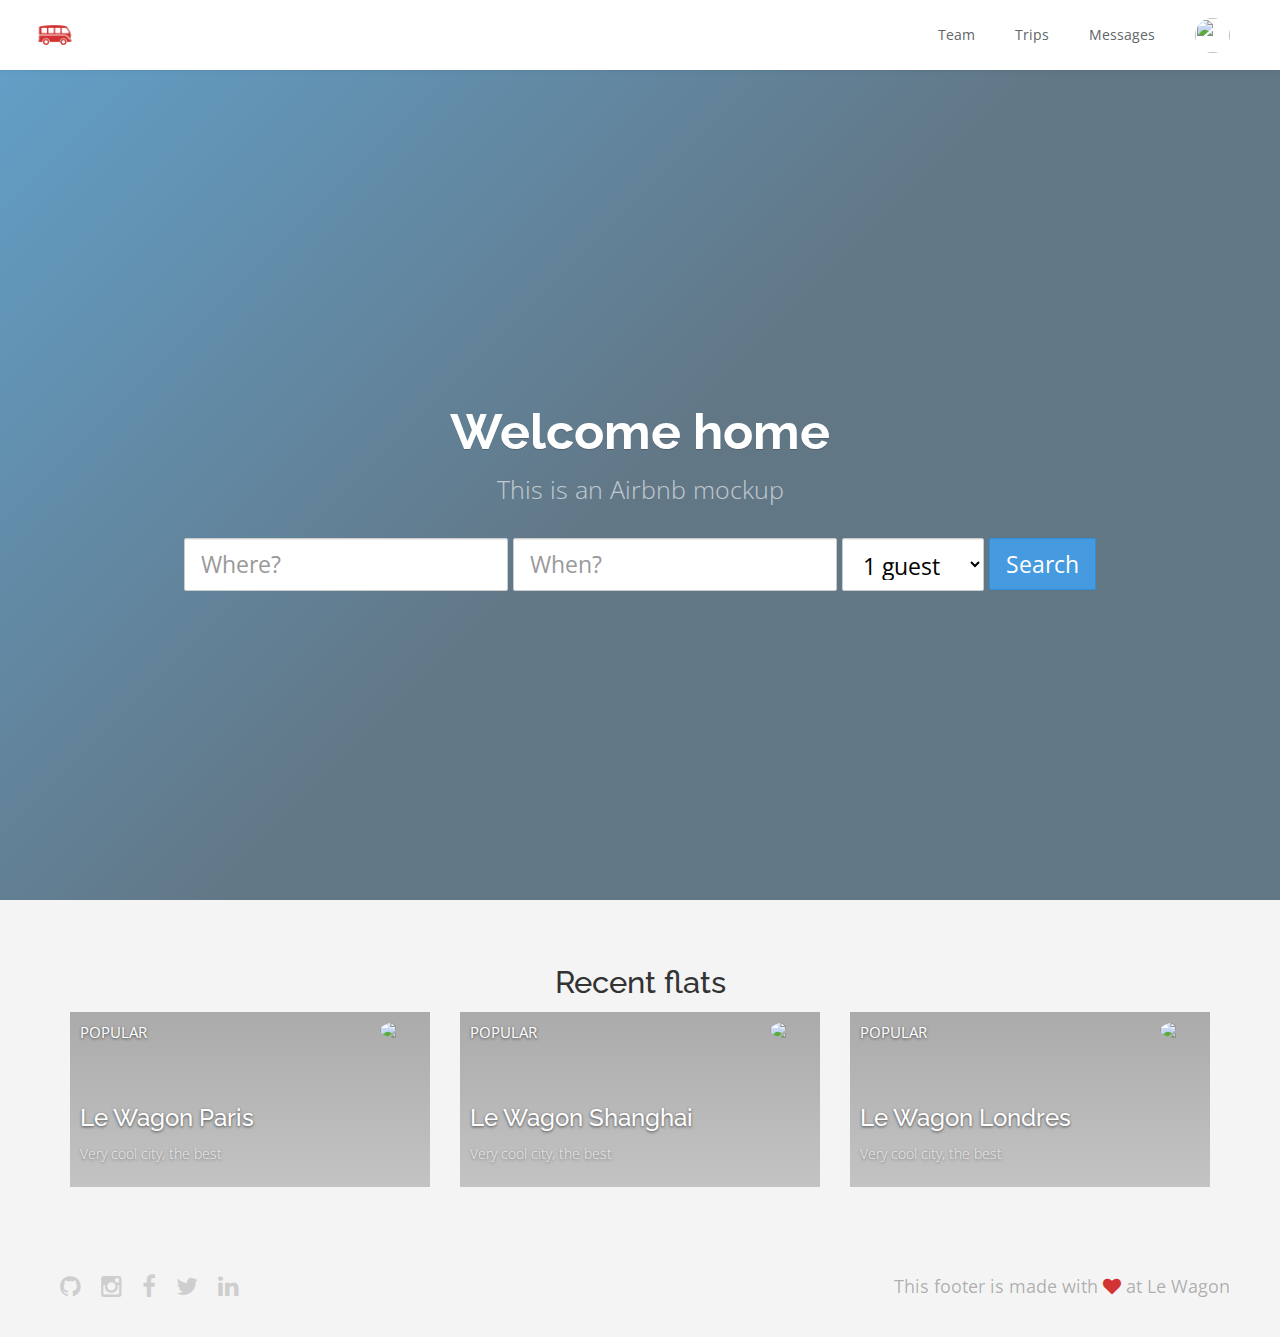
==== commit e5617716: "Automated commit at 2017-11-13 11:00:03 UTC by middleman-deploy 2.0.0-alpha" ====
--- a/index.html
+++ b/index.html
@@ -7,22 +7,125 @@
           content="width=device-width, initial-scale=1, shrink-to-fit=no">
     <!-- Use the title from a page's frontmatter if it has one -->
     <title>Le Wagon - Middleman</title>
-    <link href="stylesheets/application-3c48b980.css" rel="stylesheet" />
+    <link href="stylesheets/application-580a6676.css" rel="stylesheet" />
     <script src="javascripts/application-93de88c9.js"></script>
     <link href="images/favicon-f15af148.png" rel="icon" type="image/png" />
   </head>
   <body>
-    <div id="home">
-  <div class="home-content">
-    <img src="images/logo-acc9c0ec.png" width="200" alt="Logo" />
-    <p>
-      Middleman is now running!
-    </p>
-    <p class="about">
-      <a href="about.html">More about this template</a>
-    </p>
+
+    <div class="navbar-wagon">
+  <!-- Logo -->
+  <a href="/" class="navbar-wagon-brand">
+    <img src="images/logo-acc9c0ec.png" id="logo" alt="Logo" />
+  </a>
+
+  <!-- Right Navigation -->
+  <div class="navbar-wagon-right hidden-xs hidden-sm">
+
+    <a href="about.html" class="navbar-wagon-item navbar-wagon-link">Team</a>
+    <a href="" class="navbar-wagon-item navbar-wagon-link">Trips</a>
+    <a href="" class="navbar-wagon-item navbar-wagon-link">Messages</a>
+
+    <!-- Profile picture with dropdown list -->
+    <div class="navbar-wagon-item">
+      <div class="dropdown">
+        <img src="https://kitt.lewagon.com/placeholder/users/ssaunier" class="avatar dropdown-toggle" id="navbar-wagon-menu" data-toggle="dropdown">
+        <ul class="dropdown-menu dropdown-menu-right navbar-wagon-dropdown-menu">
+          <li><a href="#">Profile</a></li>
+          <li><a href="#">Dashboard</a></li>
+          <li><a href="#">Log Out</a></li>
+        </ul>
+      </div>
+    </div>
+  </div>
+
+  <!-- Dropdown appearing on mobile only -->
+  <div class="navbar-wagon-item hidden-md hidden-lg">
+    <div class="dropdown">
+      <i class="fa fa-bars dropdown-toggle" data-toggle="dropdown"></i>
+      <ul class="dropdown-menu dropdown-menu-right navbar-wagon-dropdown-menu">
+        <li><a href="#">Host</a></li>
+        <li><a href="#">Trips</a></li>
+        <li><a href="#">Messagese</a></li>
+      </ul>
+    </div>
   </div>
 </div>
 
+
+    <div class="banner" style="background-image: linear-gradient(-225deg, rgba(0,101,168,0.6) 0%, rgba(0,36,61,0.6) 50%), url('https://kitt.lewagon.com/placeholder/cities/berlin');">
+  <div class="banner-content">
+    <h1>Welcome home</h1>
+    <p>This is an Airbnb mockup</p>
+    <form action="#" class="form-inline">
+       <input type="text" class="form-control input-lg" placeholder="Where?">
+       <input type="text" class="form-control input-lg" placeholder="When?">
+       <select name="" id="" class="form-control input-lg">
+         <option value="1">1 guest</option>
+         <option value="2">2 guests</option>
+         <option value="3">3 guests</option>
+       </select>
+       <input type="submit" class="btn btn-primary btn-lg" value="Search">
+     </form>
+  </div>
+</div>
+
+<div class="container">
+  <h3 class="text-center">Recent flats</h3>
+  <div class="row">
+    <div class="col-xs-6 col-sm-4">
+      <div class="card" style="background-image: linear-gradient(rgba(0,0,0,0.3), rgba(0,0,0,0.2)), url('https://kitt.lewagon.com/placeholder/cities/paris');">
+        <div class="card-category">Popular</div>
+        <div class="card-description">
+          <h2>Le Wagon Paris</h2>
+          <p>Very cool city, the best</p>
+        </div>
+        <img class="card-user" src="https://kitt.lewagon.com/placeholder/users/tgenaitay">
+        <a class="card-link" href="#" ></a>
+      </div>
+    </div>
+    <div class="col-xs-6 col-sm-4">
+      <div class="card" style="background-image: linear-gradient(rgba(0,0,0,0.3), rgba(0,0,0,0.2)), url('https://kitt.lewagon.com/placeholder/cities/shanghai');">
+        <div class="card-category">Popular</div>
+        <div class="card-description">
+          <h2>Le Wagon Shanghai</h2>
+          <p>Very cool city, the best</p>
+        </div>
+        <img class="card-user" src="https://kitt.lewagon.com/placeholder/users/tgenaitay">
+        <a class="card-link" href="#" ></a>
+      </div>
+    </div>
+    <div class="col-xs-6 col-sm-4">
+      <div class="card" style="background-image: linear-gradient(rgba(0,0,0,0.3), rgba(0,0,0,0.2)), url('https://kitt.lewagon.com/placeholder/cities/london');">
+        <div class="card-category">Popular</div>
+        <div class="card-description">
+          <h2>Le Wagon Londres</h2>
+          <p>Very cool city, the best</p>
+        </div>
+        <img class="card-user" src="https://kitt.lewagon.com/placeholder/users/tgenaitay">
+        <a class="card-link" href="#" ></a>
+      </div>
+    </div>
+  </div>
+</div>
+
+
+
+
+
+    <div class="footer">
+  <div class="footer-links">
+    <a href="#"><i class="fa fa-github"></i></a>
+    <a href="#"><i class="fa fa-instagram"></i></a>
+    <a href="#"><i class="fa fa-facebook"></i></a>
+    <a href="#"><i class="fa fa-twitter"></i></a>
+    <a href="#"><i class="fa fa-linkedin"></i></a>
+  </div>
+  <div class="footer-copyright">
+    This footer is made with <i class="fa fa-heart"></i> at Le Wagon
+  </div>
+</div>
+
+
   </body>
 </html>
--- a/stylesheets/application-580a6676.css
+++ b/stylesheets/application-580a6676.css
@@ -0,0 +1,8 @@
+@import url("https://fonts.googleapis.com/css?family=Open+Sans:400,300,700|Raleway:400,100,300,700,500");/*!
+ * Bootstrap v3.3.7 (http://getbootstrap.com)
+ * Copyright 2011-2016 Twitter, Inc.
+ * Licensed under MIT (https://github.com/twbs/bootstrap/blob/master/LICENSE)
+ *//*! normalize.css v3.0.3 | MIT License | github.com/necolas/normalize.css */html{font-family:sans-serif;-ms-text-size-adjust:100%;-webkit-text-size-adjust:100%}body{margin:0}article,aside,details,figcaption,figure,footer,header,hgroup,main,menu,nav,section,summary{display:block}audio,canvas,progress,video{display:inline-block;vertical-align:baseline}audio:not([controls]){display:none;height:0}[hidden],template{display:none}a{background-color:transparent}a:active,a:hover{outline:0}abbr[title]{border-bottom:1px dotted}b,strong{font-weight:bold}dfn{font-style:italic}h1{font-size:2em;margin:0.67em 0}mark{background:#ff0;color:#000}small{font-size:80%}sub,sup{font-size:75%;line-height:0;position:relative;vertical-align:baseline}sup{top:-0.5em}sub{bottom:-0.25em}img{border:0}svg:not(:root){overflow:hidden}figure{margin:1em 40px}hr{-webkit-box-sizing:content-box;box-sizing:content-box;height:0}pre{overflow:auto}code,kbd,pre,samp{font-family:monospace, monospace;font-size:1em}button,input,optgroup,select,textarea{color:inherit;font:inherit;margin:0}button{overflow:visible}button,select{text-transform:none}button,html input[type="button"],input[type="reset"],input[type="submit"]{-webkit-appearance:button;cursor:pointer}button[disabled],html input[disabled]{cursor:default}button::-moz-focus-inner,input::-moz-focus-inner{border:0;padding:0}input{line-height:normal}input[type="checkbox"],input[type="radio"]{-webkit-box-sizing:border-box;box-sizing:border-box;padding:0}input[type="number"]::-webkit-inner-spin-button,input[type="number"]::-webkit-outer-spin-button{height:auto}input[type="search"]{-webkit-appearance:textfield;-webkit-box-sizing:content-box;box-sizing:content-box}input[type="search"]::-webkit-search-cancel-button,input[type="search"]::-webkit-search-decoration{-webkit-appearance:none}fieldset{border:1px solid #c0c0c0;margin:0 2px;padding:0.35em 0.625em 0.75em}legend{border:0;padding:0}textarea{overflow:auto}optgroup{font-weight:bold}table{border-collapse:collapse;border-spacing:0}td,th{padding:0}/*! Source: https://github.com/h5bp/html5-boilerplate/blob/master/src/css/main.css */@media print{*,*:before,*:after{background:transparent !important;color:#000 !important;-webkit-box-shadow:none !important;box-shadow:none !important;text-shadow:none !important}a,a:visited{text-decoration:underline}a[href]:after{content:" (" attr(href) ")"}abbr[title]:after{content:" (" attr(title) ")"}a[href^="#"]:after,a[href^="javascript:"]:after{content:""}pre,blockquote{border:1px solid #999;page-break-inside:avoid}thead{display:table-header-group}tr,img{page-break-inside:avoid}img{max-width:100% !important}p,h2,h3{orphans:3;widows:3}h2,h3{page-break-after:avoid}.navbar{display:none}.btn>.caret,.dropup>.btn>.caret{border-top-color:#000 !important}.label{border:1px solid #000}.table{border-collapse:collapse !important}.table td,.table th{background-color:#fff !important}.table-bordered th,.table-bordered td{border:1px solid #ddd !important}}@font-face{font-family:'Glyphicons Halflings';src:url("../assets/bootstrap/glyphicons-halflings-regular-86b6f62b.eot");src:url("../assets/bootstrap/glyphicons-halflings-regular-86b6f62b.eot?#iefix") format("embedded-opentype"),url("../assets/bootstrap/glyphicons-halflings-regular-ca35b697.woff2") format("woff2"),url("../assets/bootstrap/glyphicons-halflings-regular-278e49a8.woff") format("woff"),url("../assets/bootstrap/glyphicons-halflings-regular-44bc1850.ttf") format("truetype"),url("../assets/bootstrap/glyphicons-halflings-regular-de51a849.svg#glyphicons_halflingsregular") format("svg")}.glyphicon{position:relative;top:1px;display:inline-block;font-family:'Glyphicons Halflings';font-style:normal;font-weight:normal;line-height:1;-webkit-font-smoothing:antialiased;-moz-osx-font-smoothing:grayscale}.glyphicon-asterisk:before{content:"\002a"}.glyphicon-plus:before{content:"\002b"}.glyphicon-euro:before,.glyphicon-eur:before{content:"\20ac"}.glyphicon-minus:before{content:"\2212"}.glyphicon-cloud:before{content:"\2601"}.glyphicon-envelope:before{content:"\2709"}.glyphicon-pencil:before{content:"\270f"}.glyphicon-glass:before{content:"\e001"}.glyphicon-music:before{content:"\e002"}.glyphicon-search:before{content:"\e003"}.glyphicon-heart:before{content:"\e005"}.glyphicon-star:before{content:"\e006"}.glyphicon-star-empty:before{content:"\e007"}.glyphicon-user:before{content:"\e008"}.glyphicon-film:before{content:"\e009"}.glyphicon-th-large:before{content:"\e010"}.glyphicon-th:before{content:"\e011"}.glyphicon-th-list:before{content:"\e012"}.glyphicon-ok:before{content:"\e013"}.glyphicon-remove:before{content:"\e014"}.glyphicon-zoom-in:before{content:"\e015"}.glyphicon-zoom-out:before{content:"\e016"}.glyphicon-off:before{content:"\e017"}.glyphicon-signal:before{content:"\e018"}.glyphicon-cog:before{content:"\e019"}.glyphicon-trash:before{content:"\e020"}.glyphicon-home:before{content:"\e021"}.glyphicon-file:before{content:"\e022"}.glyphicon-time:before{content:"\e023"}.glyphicon-road:before{content:"\e024"}.glyphicon-download-alt:before{content:"\e025"}.glyphicon-download:before{content:"\e026"}.glyphicon-upload:before{content:"\e027"}.glyphicon-inbox:before{content:"\e028"}.glyphicon-play-circle:before{content:"\e029"}.glyphicon-repeat:before{content:"\e030"}.glyphicon-refresh:before{content:"\e031"}.glyphicon-list-alt:before{content:"\e032"}.glyphicon-lock:before{content:"\e033"}.glyphicon-flag:before{content:"\e034"}.glyphicon-headphones:before{content:"\e035"}.glyphicon-volume-off:before{content:"\e036"}.glyphicon-volume-down:before{content:"\e037"}.glyphicon-volume-up:before{content:"\e038"}.glyphicon-qrcode:before{content:"\e039"}.glyphicon-barcode:before{content:"\e040"}.glyphicon-tag:before{content:"\e041"}.glyphicon-tags:before{content:"\e042"}.glyphicon-book:before{content:"\e043"}.glyphicon-bookmark:before{content:"\e044"}.glyphicon-print:before{content:"\e045"}.glyphicon-camera:before{content:"\e046"}.glyphicon-font:before{content:"\e047"}.glyphicon-bold:before{content:"\e048"}.glyphicon-italic:before{content:"\e049"}.glyphicon-text-height:before{content:"\e050"}.glyphicon-text-width:before{content:"\e051"}.glyphicon-align-left:before{content:"\e052"}.glyphicon-align-center:before{content:"\e053"}.glyphicon-align-right:before{content:"\e054"}.glyphicon-align-justify:before{content:"\e055"}.glyphicon-list:before{content:"\e056"}.glyphicon-indent-left:before{content:"\e057"}.glyphicon-indent-right:before{content:"\e058"}.glyphicon-facetime-video:before{content:"\e059"}.glyphicon-picture:before{content:"\e060"}.glyphicon-map-marker:before{content:"\e062"}.glyphicon-adjust:before{content:"\e063"}.glyphicon-tint:before{content:"\e064"}.glyphicon-edit:before{content:"\e065"}.glyphicon-share:before{content:"\e066"}.glyphicon-check:before{content:"\e067"}.glyphicon-move:before{content:"\e068"}.glyphicon-step-backward:before{content:"\e069"}.glyphicon-fast-backward:before{content:"\e070"}.glyphicon-backward:before{content:"\e071"}.glyphicon-play:before{content:"\e072"}.glyphicon-pause:before{content:"\e073"}.glyphicon-stop:before{content:"\e074"}.glyphicon-forward:before{content:"\e075"}.glyphicon-fast-forward:before{content:"\e076"}.glyphicon-step-forward:before{content:"\e077"}.glyphicon-eject:before{content:"\e078"}.glyphicon-chevron-left:before{content:"\e079"}.glyphicon-chevron-right:before{content:"\e080"}.glyphicon-plus-sign:before{content:"\e081"}.glyphicon-minus-sign:before{content:"\e082"}.glyphicon-remove-sign:before{content:"\e083"}.glyphicon-ok-sign:before{content:"\e084"}.glyphicon-question-sign:before{content:"\e085"}.glyphicon-info-sign:before{content:"\e086"}.glyphicon-screenshot:before{content:"\e087"}.glyphicon-remove-circle:before{content:"\e088"}.glyphicon-ok-circle:before{content:"\e089"}.glyphicon-ban-circle:before{content:"\e090"}.glyphicon-arrow-left:before{content:"\e091"}.glyphicon-arrow-right:before{content:"\e092"}.glyphicon-arrow-up:before{content:"\e093"}.glyphicon-arrow-down:before{content:"\e094"}.glyphicon-share-alt:before{content:"\e095"}.glyphicon-resize-full:before{content:"\e096"}.glyphicon-resize-small:before{content:"\e097"}.glyphicon-exclamation-sign:before{content:"\e101"}.glyphicon-gift:before{content:"\e102"}.glyphicon-leaf:before{content:"\e103"}.glyphicon-fire:before{content:"\e104"}.glyphicon-eye-open:before{content:"\e105"}.glyphicon-eye-close:before{content:"\e106"}.glyphicon-warning-sign:before{content:"\e107"}.glyphicon-plane:before{content:"\e108"}.glyphicon-calendar:before{content:"\e109"}.glyphicon-random:before{content:"\e110"}.glyphicon-comment:before{content:"\e111"}.glyphicon-magnet:before{content:"\e112"}.glyphicon-chevron-up:before{content:"\e113"}.glyphicon-chevron-down:before{content:"\e114"}.glyphicon-retweet:before{content:"\e115"}.glyphicon-shopping-cart:before{content:"\e116"}.glyphicon-folder-close:before{content:"\e117"}.glyphicon-folder-open:before{content:"\e118"}.glyphicon-resize-vertical:before{content:"\e119"}.glyphicon-resize-horizontal:before{content:"\e120"}.glyphicon-hdd:before{content:"\e121"}.glyphicon-bullhorn:before{content:"\e122"}.glyphicon-bell:before{content:"\e123"}.glyphicon-certificate:before{content:"\e124"}.glyphicon-thumbs-up:before{content:"\e125"}.glyphicon-thumbs-down:before{content:"\e126"}.glyphicon-hand-right:before{content:"\e127"}.glyphicon-hand-left:before{content:"\e128"}.glyphicon-hand-up:before{content:"\e129"}.glyphicon-hand-down:before{content:"\e130"}.glyphicon-circle-arrow-right:before{content:"\e131"}.glyphicon-circle-arrow-left:before{content:"\e132"}.glyphicon-circle-arrow-up:before{content:"\e133"}.glyphicon-circle-arrow-down:before{content:"\e134"}.glyphicon-globe:before{content:"\e135"}.glyphicon-wrench:before{content:"\e136"}.glyphicon-tasks:before{content:"\e137"}.glyphicon-filter:before{content:"\e138"}.glyphicon-briefcase:before{content:"\e139"}.glyphicon-fullscreen:before{content:"\e140"}.glyphicon-dashboard:before{content:"\e141"}.glyphicon-paperclip:before{content:"\e142"}.glyphicon-heart-empty:before{content:"\e143"}.glyphicon-link:before{content:"\e144"}.glyphicon-phone:before{content:"\e145"}.glyphicon-pushpin:before{content:"\e146"}.glyphicon-usd:before{content:"\e148"}.glyphicon-gbp:before{content:"\e149"}.glyphicon-sort:before{content:"\e150"}.glyphicon-sort-by-alphabet:before{content:"\e151"}.glyphicon-sort-by-alphabet-alt:before{content:"\e152"}.glyphicon-sort-by-order:before{content:"\e153"}.glyphicon-sort-by-order-alt:before{content:"\e154"}.glyphicon-sort-by-attributes:before{content:"\e155"}.glyphicon-sort-by-attributes-alt:before{content:"\e156"}.glyphicon-unchecked:before{content:"\e157"}.glyphicon-expand:before{content:"\e158"}.glyphicon-collapse-down:before{content:"\e159"}.glyphicon-collapse-up:before{content:"\e160"}.glyphicon-log-in:before{content:"\e161"}.glyphicon-flash:before{content:"\e162"}.glyphicon-log-out:before{content:"\e163"}.glyphicon-new-window:before{content:"\e164"}.glyphicon-record:before{content:"\e165"}.glyphicon-save:before{content:"\e166"}.glyphicon-open:before{content:"\e167"}.glyphicon-saved:before{content:"\e168"}.glyphicon-import:before{content:"\e169"}.glyphicon-export:before{content:"\e170"}.glyphicon-send:before{content:"\e171"}.glyphicon-floppy-disk:before{content:"\e172"}.glyphicon-floppy-saved:before{content:"\e173"}.glyphicon-floppy-remove:before{content:"\e174"}.glyphicon-floppy-save:before{content:"\e175"}.glyphicon-floppy-open:before{content:"\e176"}.glyphicon-credit-card:before{content:"\e177"}.glyphicon-transfer:before{content:"\e178"}.glyphicon-cutlery:before{content:"\e179"}.glyphicon-header:before{content:"\e180"}.glyphicon-compressed:before{content:"\e181"}.glyphicon-earphone:before{content:"\e182"}.glyphicon-phone-alt:before{content:"\e183"}.glyphicon-tower:before{content:"\e184"}.glyphicon-stats:before{content:"\e185"}.glyphicon-sd-video:before{content:"\e186"}.glyphicon-hd-video:before{content:"\e187"}.glyphicon-subtitles:before{content:"\e188"}.glyphicon-sound-stereo:before{content:"\e189"}.glyphicon-sound-dolby:before{content:"\e190"}.glyphicon-sound-5-1:before{content:"\e191"}.glyphicon-sound-6-1:before{content:"\e192"}.glyphicon-sound-7-1:before{content:"\e193"}.glyphicon-copyright-mark:before{content:"\e194"}.glyphicon-registration-mark:before{content:"\e195"}.glyphicon-cloud-download:before{content:"\e197"}.glyphicon-cloud-upload:before{content:"\e198"}.glyphicon-tree-conifer:before{content:"\e199"}.glyphicon-tree-deciduous:before{content:"\e200"}.glyphicon-cd:before{content:"\e201"}.glyphicon-save-file:before{content:"\e202"}.glyphicon-open-file:before{content:"\e203"}.glyphicon-level-up:before{content:"\e204"}.glyphicon-copy:before{content:"\e205"}.glyphicon-paste:before{content:"\e206"}.glyphicon-alert:before{content:"\e209"}.glyphicon-equalizer:before{content:"\e210"}.glyphicon-king:before{content:"\e211"}.glyphicon-queen:before{content:"\e212"}.glyphicon-pawn:before{content:"\e213"}.glyphicon-bishop:before{content:"\e214"}.glyphicon-knight:before{content:"\e215"}.glyphicon-baby-formula:before{content:"\e216"}.glyphicon-tent:before{content:"\26fa"}.glyphicon-blackboard:before{content:"\e218"}.glyphicon-bed:before{content:"\e219"}.glyphicon-apple:before{content:"\f8ff"}.glyphicon-erase:before{content:"\e221"}.glyphicon-hourglass:before{content:"\231b"}.glyphicon-lamp:before{content:"\e223"}.glyphicon-duplicate:before{content:"\e224"}.glyphicon-piggy-bank:before{content:"\e225"}.glyphicon-scissors:before{content:"\e226"}.glyphicon-bitcoin:before{content:"\e227"}.glyphicon-btc:before{content:"\e227"}.glyphicon-xbt:before{content:"\e227"}.glyphicon-yen:before{content:"\00a5"}.glyphicon-jpy:before{content:"\00a5"}.glyphicon-ruble:before{content:"\20bd"}.glyphicon-rub:before{content:"\20bd"}.glyphicon-scale:before{content:"\e230"}.glyphicon-ice-lolly:before{content:"\e231"}.glyphicon-ice-lolly-tasted:before{content:"\e232"}.glyphicon-education:before{content:"\e233"}.glyphicon-option-horizontal:before{content:"\e234"}.glyphicon-option-vertical:before{content:"\e235"}.glyphicon-menu-hamburger:before{content:"\e236"}.glyphicon-modal-window:before{content:"\e237"}.glyphicon-oil:before{content:"\e238"}.glyphicon-grain:before{content:"\e239"}.glyphicon-sunglasses:before{content:"\e240"}.glyphicon-text-size:before{content:"\e241"}.glyphicon-text-color:before{content:"\e242"}.glyphicon-text-background:before{content:"\e243"}.glyphicon-object-align-top:before{content:"\e244"}.glyphicon-object-align-bottom:before{content:"\e245"}.glyphicon-object-align-horizontal:before{content:"\e246"}.glyphicon-object-align-left:before{content:"\e247"}.glyphicon-object-align-vertical:before{content:"\e248"}.glyphicon-object-align-right:before{content:"\e249"}.glyphicon-triangle-right:before{content:"\e250"}.glyphicon-triangle-left:before{content:"\e251"}.glyphicon-triangle-bottom:before{content:"\e252"}.glyphicon-triangle-top:before{content:"\e253"}.glyphicon-console:before{content:"\e254"}.glyphicon-superscript:before{content:"\e255"}.glyphicon-subscript:before{content:"\e256"}.glyphicon-menu-left:before{content:"\e257"}.glyphicon-menu-right:before{content:"\e258"}.glyphicon-menu-down:before{content:"\e259"}.glyphicon-menu-up:before{content:"\e260"}*{-webkit-box-sizing:border-box;box-sizing:border-box}*:before,*:after{-webkit-box-sizing:border-box;box-sizing:border-box}html{font-size:10px;-webkit-tap-highlight-color:transparent}body{font-family:"Open Sans", "Helvetica", "sans-serif";font-size:18px;line-height:1.42857143;color:#333333;background-color:#F4F4F4}input,button,select,textarea{font-family:inherit;font-size:inherit;line-height:inherit}a{color:#469AE0;text-decoration:none}a:hover,a:focus{color:#1f74ba;text-decoration:underline}a:focus{outline:5px auto -webkit-focus-ring-color;outline-offset:-2px}figure{margin:0}img{vertical-align:middle}.img-responsive{display:block;max-width:100%;height:auto}.img-rounded{border-radius:2px}.img-thumbnail{padding:4px;line-height:1.42857143;background-color:#F4F4F4;border:1px solid #ddd;border-radius:2px;-webkit-transition:all 0.2s ease-in-out;transition:all 0.2s ease-in-out;display:inline-block;max-width:100%;height:auto}.img-circle{border-radius:50%}hr{margin-top:25px;margin-bottom:25px;border:0;border-top:1px solid #eeeeee}.sr-only{position:absolute;width:1px;height:1px;margin:-1px;padding:0;overflow:hidden;clip:rect(0, 0, 0, 0);border:0}.sr-only-focusable:active,.sr-only-focusable:focus{position:static;width:auto;height:auto;margin:0;overflow:visible;clip:auto}[role="button"]{cursor:pointer}h1,h2,h3,h4,h5,h6,.h1,.h2,.h3,.h4,.h5,.h6{font-family:"Raleway", "Helvetica", "sans-serif";font-weight:500;line-height:1.1;color:inherit}h1 small,h1 .small,h2 small,h2 .small,h3 small,h3 .small,h4 small,h4 .small,h5 small,h5 .small,h6 small,h6 .small,.h1 small,.h1 .small,.h2 small,.h2 .small,.h3 small,.h3 .small,.h4 small,.h4 .small,.h5 small,.h5 .small,.h6 small,.h6 .small{font-weight:normal;line-height:1;color:#777777}h1,.h1,h2,.h2,h3,.h3{margin-top:25px;margin-bottom:12.5px}h1 small,h1 .small,.h1 small,.h1 .small,h2 small,h2 .small,.h2 small,.h2 .small,h3 small,h3 .small,.h3 small,.h3 .small{font-size:65%}h4,.h4,h5,.h5,h6,.h6{margin-top:12.5px;margin-bottom:12.5px}h4 small,h4 .small,.h4 small,.h4 .small,h5 small,h5 .small,.h5 small,.h5 .small,h6 small,h6 .small,.h6 small,.h6 .small{font-size:75%}h1,.h1{font-size:46px}h2,.h2{font-size:38px}h3,.h3{font-size:31px}h4,.h4{font-size:23px}h5,.h5{font-size:18px}h6,.h6{font-size:16px}p{margin:0 0 12.5px}.lead{margin-bottom:25px;font-size:20px;font-weight:300;line-height:1.4}@media (min-width: 768px){.lead{font-size:27px}}small,.small{font-size:88%}mark,.mark{background-color:#fcf8e3;padding:.2em}.text-left{text-align:left}.text-right{text-align:right}.text-center{text-align:center}.text-justify{text-align:justify}.text-nowrap{white-space:nowrap}.text-lowercase{text-transform:lowercase}.text-uppercase,.initialism{text-transform:uppercase}.text-capitalize{text-transform:capitalize}.text-muted{color:#777777}.text-primary{color:#469AE0}a.text-primary:hover,a.text-primary:focus{color:#2381d0}.text-success{color:#3c763d}a.text-success:hover,a.text-success:focus{color:#2b542c}.text-info{color:#31708f}a.text-info:hover,a.text-info:focus{color:#245269}.text-warning{color:#8a6d3b}a.text-warning:hover,a.text-warning:focus{color:#66512c}.text-danger{color:#a94442}a.text-danger:hover,a.text-danger:focus{color:#843534}.bg-primary{color:#fff}.bg-primary{background-color:#469AE0}a.bg-primary:hover,a.bg-primary:focus{background-color:#2381d0}.bg-success{background-color:#dff0d8}a.bg-success:hover,a.bg-success:focus{background-color:#c1e2b3}.bg-info{background-color:#d9edf7}a.bg-info:hover,a.bg-info:focus{background-color:#afd9ee}.bg-warning{background-color:#fcf8e3}a.bg-warning:hover,a.bg-warning:focus{background-color:#f7ecb5}.bg-danger{background-color:#f2dede}a.bg-danger:hover,a.bg-danger:focus{background-color:#e4b9b9}.page-header{padding-bottom:11.5px;margin:50px 0 25px;border-bottom:1px solid #eeeeee}ul,ol{margin-top:0;margin-bottom:12.5px}ul ul,ul ol,ol ul,ol ol{margin-bottom:0}.list-unstyled{padding-left:0;list-style:none}.list-inline{padding-left:0;list-style:none;margin-left:-5px}.list-inline>li{display:inline-block;padding-left:5px;padding-right:5px}dl{margin-top:0;margin-bottom:25px}dt,dd{line-height:1.42857143}dt{font-weight:bold}dd{margin-left:0}.dl-horizontal dd:before,.dl-horizontal dd:after{content:" ";display:table}.dl-horizontal dd:after{clear:both}@media (min-width: 768px){.dl-horizontal dt{float:left;width:160px;clear:left;text-align:right;overflow:hidden;text-overflow:ellipsis;white-space:nowrap}.dl-horizontal dd{margin-left:180px}}abbr[title],abbr[data-original-title]{cursor:help;border-bottom:1px dotted #777777}.initialism{font-size:90%}blockquote{padding:12.5px 25px;margin:0 0 25px;font-size:22.5px;border-left:5px solid #eeeeee}blockquote p:last-child,blockquote ul:last-child,blockquote ol:last-child{margin-bottom:0}blockquote footer,blockquote small,blockquote .small{display:block;font-size:80%;line-height:1.42857143;color:#777777}blockquote footer:before,blockquote small:before,blockquote .small:before{content:'\2014 \00A0'}.blockquote-reverse,blockquote.pull-right{padding-right:15px;padding-left:0;border-right:5px solid #eeeeee;border-left:0;text-align:right}.blockquote-reverse footer:before,.blockquote-reverse small:before,.blockquote-reverse .small:before,blockquote.pull-right footer:before,blockquote.pull-right small:before,blockquote.pull-right .small:before{content:''}.blockquote-reverse footer:after,.blockquote-reverse small:after,.blockquote-reverse .small:after,blockquote.pull-right footer:after,blockquote.pull-right small:after,blockquote.pull-right .small:after{content:'\00A0 \2014'}address{margin-bottom:25px;font-style:normal;line-height:1.42857143}code,kbd,pre,samp{font-family:Menlo, Monaco, Consolas, "Courier New", monospace}code{padding:2px 4px;font-size:90%;color:#c7254e;background-color:#f9f2f4;border-radius:2px}kbd{padding:2px 4px;font-size:90%;color:#fff;background-color:#333;border-radius:2px;-webkit-box-shadow:inset 0 -1px 0 rgba(0,0,0,0.25);box-shadow:inset 0 -1px 0 rgba(0,0,0,0.25)}kbd kbd{padding:0;font-size:100%;font-weight:bold;-webkit-box-shadow:none;box-shadow:none}pre{display:block;padding:12px;margin:0 0 12.5px;font-size:17px;line-height:1.42857143;word-break:break-all;word-wrap:break-word;color:#333333;background-color:#f5f5f5;border:1px solid #ccc;border-radius:2px}pre code{padding:0;font-size:inherit;color:inherit;white-space:pre-wrap;background-color:transparent;border-radius:0}.pre-scrollable{max-height:340px;overflow-y:scroll}.container{margin-right:auto;margin-left:auto;padding-left:15px;padding-right:15px}.container:before,.container:after{content:" ";display:table}.container:after{clear:both}@media (min-width: 768px){.container{width:750px}}@media (min-width: 992px){.container{width:970px}}@media (min-width: 1200px){.container{width:1170px}}.container-fluid{margin-right:auto;margin-left:auto;padding-left:15px;padding-right:15px}.container-fluid:before,.container-fluid:after{content:" ";display:table}.container-fluid:after{clear:both}.row{margin-left:-15px;margin-right:-15px}.row:before,.row:after{content:" ";display:table}.row:after{clear:both}.col-xs-1,.col-sm-1,.col-md-1,.col-lg-1,.col-xs-2,.col-sm-2,.col-md-2,.col-lg-2,.col-xs-3,.col-sm-3,.col-md-3,.col-lg-3,.col-xs-4,.col-sm-4,.col-md-4,.col-lg-4,.col-xs-5,.col-sm-5,.col-md-5,.col-lg-5,.col-xs-6,.col-sm-6,.col-md-6,.col-lg-6,.col-xs-7,.col-sm-7,.col-md-7,.col-lg-7,.col-xs-8,.col-sm-8,.col-md-8,.col-lg-8,.col-xs-9,.col-sm-9,.col-md-9,.col-lg-9,.col-xs-10,.col-sm-10,.col-md-10,.col-lg-10,.col-xs-11,.col-sm-11,.col-md-11,.col-lg-11,.col-xs-12,.col-sm-12,.col-md-12,.col-lg-12{position:relative;min-height:1px;padding-left:15px;padding-right:15px}.col-xs-1,.col-xs-2,.col-xs-3,.col-xs-4,.col-xs-5,.col-xs-6,.col-xs-7,.col-xs-8,.col-xs-9,.col-xs-10,.col-xs-11,.col-xs-12{float:left}.col-xs-1{width:8.33333333%}.col-xs-2{width:16.66666667%}.col-xs-3{width:25%}.col-xs-4{width:33.33333333%}.col-xs-5{width:41.66666667%}.col-xs-6{width:50%}.col-xs-7{width:58.33333333%}.col-xs-8{width:66.66666667%}.col-xs-9{width:75%}.col-xs-10{width:83.33333333%}.col-xs-11{width:91.66666667%}.col-xs-12{width:100%}.col-xs-pull-0{right:auto}.col-xs-pull-1{right:8.33333333%}.col-xs-pull-2{right:16.66666667%}.col-xs-pull-3{right:25%}.col-xs-pull-4{right:33.33333333%}.col-xs-pull-5{right:41.66666667%}.col-xs-pull-6{right:50%}.col-xs-pull-7{right:58.33333333%}.col-xs-pull-8{right:66.66666667%}.col-xs-pull-9{right:75%}.col-xs-pull-10{right:83.33333333%}.col-xs-pull-11{right:91.66666667%}.col-xs-pull-12{right:100%}.col-xs-push-0{left:auto}.col-xs-push-1{left:8.33333333%}.col-xs-push-2{left:16.66666667%}.col-xs-push-3{left:25%}.col-xs-push-4{left:33.33333333%}.col-xs-push-5{left:41.66666667%}.col-xs-push-6{left:50%}.col-xs-push-7{left:58.33333333%}.col-xs-push-8{left:66.66666667%}.col-xs-push-9{left:75%}.col-xs-push-10{left:83.33333333%}.col-xs-push-11{left:91.66666667%}.col-xs-push-12{left:100%}.col-xs-offset-0{margin-left:0%}.col-xs-offset-1{margin-left:8.33333333%}.col-xs-offset-2{margin-left:16.66666667%}.col-xs-offset-3{margin-left:25%}.col-xs-offset-4{margin-left:33.33333333%}.col-xs-offset-5{margin-left:41.66666667%}.col-xs-offset-6{margin-left:50%}.col-xs-offset-7{margin-left:58.33333333%}.col-xs-offset-8{margin-left:66.66666667%}.col-xs-offset-9{margin-left:75%}.col-xs-offset-10{margin-left:83.33333333%}.col-xs-offset-11{margin-left:91.66666667%}.col-xs-offset-12{margin-left:100%}@media (min-width: 768px){.col-sm-1,.col-sm-2,.col-sm-3,.col-sm-4,.col-sm-5,.col-sm-6,.col-sm-7,.col-sm-8,.col-sm-9,.col-sm-10,.col-sm-11,.col-sm-12{float:left}.col-sm-1{width:8.33333333%}.col-sm-2{width:16.66666667%}.col-sm-3{width:25%}.col-sm-4{width:33.33333333%}.col-sm-5{width:41.66666667%}.col-sm-6{width:50%}.col-sm-7{width:58.33333333%}.col-sm-8{width:66.66666667%}.col-sm-9{width:75%}.col-sm-10{width:83.33333333%}.col-sm-11{width:91.66666667%}.col-sm-12{width:100%}.col-sm-pull-0{right:auto}.col-sm-pull-1{right:8.33333333%}.col-sm-pull-2{right:16.66666667%}.col-sm-pull-3{right:25%}.col-sm-pull-4{right:33.33333333%}.col-sm-pull-5{right:41.66666667%}.col-sm-pull-6{right:50%}.col-sm-pull-7{right:58.33333333%}.col-sm-pull-8{right:66.66666667%}.col-sm-pull-9{right:75%}.col-sm-pull-10{right:83.33333333%}.col-sm-pull-11{right:91.66666667%}.col-sm-pull-12{right:100%}.col-sm-push-0{left:auto}.col-sm-push-1{left:8.33333333%}.col-sm-push-2{left:16.66666667%}.col-sm-push-3{left:25%}.col-sm-push-4{left:33.33333333%}.col-sm-push-5{left:41.66666667%}.col-sm-push-6{left:50%}.col-sm-push-7{left:58.33333333%}.col-sm-push-8{left:66.66666667%}.col-sm-push-9{left:75%}.col-sm-push-10{left:83.33333333%}.col-sm-push-11{left:91.66666667%}.col-sm-push-12{left:100%}.col-sm-offset-0{margin-left:0%}.col-sm-offset-1{margin-left:8.33333333%}.col-sm-offset-2{margin-left:16.66666667%}.col-sm-offset-3{margin-left:25%}.col-sm-offset-4{margin-left:33.33333333%}.col-sm-offset-5{margin-left:41.66666667%}.col-sm-offset-6{margin-left:50%}.col-sm-offset-7{margin-left:58.33333333%}.col-sm-offset-8{margin-left:66.66666667%}.col-sm-offset-9{margin-left:75%}.col-sm-offset-10{margin-left:83.33333333%}.col-sm-offset-11{margin-left:91.66666667%}.col-sm-offset-12{margin-left:100%}}@media (min-width: 992px){.col-md-1,.col-md-2,.col-md-3,.col-md-4,.col-md-5,.col-md-6,.col-md-7,.col-md-8,.col-md-9,.col-md-10,.col-md-11,.col-md-12{float:left}.col-md-1{width:8.33333333%}.col-md-2{width:16.66666667%}.col-md-3{width:25%}.col-md-4{width:33.33333333%}.col-md-5{width:41.66666667%}.col-md-6{width:50%}.col-md-7{width:58.33333333%}.col-md-8{width:66.66666667%}.col-md-9{width:75%}.col-md-10{width:83.33333333%}.col-md-11{width:91.66666667%}.col-md-12{width:100%}.col-md-pull-0{right:auto}.col-md-pull-1{right:8.33333333%}.col-md-pull-2{right:16.66666667%}.col-md-pull-3{right:25%}.col-md-pull-4{right:33.33333333%}.col-md-pull-5{right:41.66666667%}.col-md-pull-6{right:50%}.col-md-pull-7{right:58.33333333%}.col-md-pull-8{right:66.66666667%}.col-md-pull-9{right:75%}.col-md-pull-10{right:83.33333333%}.col-md-pull-11{right:91.66666667%}.col-md-pull-12{right:100%}.col-md-push-0{left:auto}.col-md-push-1{left:8.33333333%}.col-md-push-2{left:16.66666667%}.col-md-push-3{left:25%}.col-md-push-4{left:33.33333333%}.col-md-push-5{left:41.66666667%}.col-md-push-6{left:50%}.col-md-push-7{left:58.33333333%}.col-md-push-8{left:66.66666667%}.col-md-push-9{left:75%}.col-md-push-10{left:83.33333333%}.col-md-push-11{left:91.66666667%}.col-md-push-12{left:100%}.col-md-offset-0{margin-left:0%}.col-md-offset-1{margin-left:8.33333333%}.col-md-offset-2{margin-left:16.66666667%}.col-md-offset-3{margin-left:25%}.col-md-offset-4{margin-left:33.33333333%}.col-md-offset-5{margin-left:41.66666667%}.col-md-offset-6{margin-left:50%}.col-md-offset-7{margin-left:58.33333333%}.col-md-offset-8{margin-left:66.66666667%}.col-md-offset-9{margin-left:75%}.col-md-offset-10{margin-left:83.33333333%}.col-md-offset-11{margin-left:91.66666667%}.col-md-offset-12{margin-left:100%}}@media (min-width: 1200px){.col-lg-1,.col-lg-2,.col-lg-3,.col-lg-4,.col-lg-5,.col-lg-6,.col-lg-7,.col-lg-8,.col-lg-9,.col-lg-10,.col-lg-11,.col-lg-12{float:left}.col-lg-1{width:8.33333333%}.col-lg-2{width:16.66666667%}.col-lg-3{width:25%}.col-lg-4{width:33.33333333%}.col-lg-5{width:41.66666667%}.col-lg-6{width:50%}.col-lg-7{width:58.33333333%}.col-lg-8{width:66.66666667%}.col-lg-9{width:75%}.col-lg-10{width:83.33333333%}.col-lg-11{width:91.66666667%}.col-lg-12{width:100%}.col-lg-pull-0{right:auto}.col-lg-pull-1{right:8.33333333%}.col-lg-pull-2{right:16.66666667%}.col-lg-pull-3{right:25%}.col-lg-pull-4{right:33.33333333%}.col-lg-pull-5{right:41.66666667%}.col-lg-pull-6{right:50%}.col-lg-pull-7{right:58.33333333%}.col-lg-pull-8{right:66.66666667%}.col-lg-pull-9{right:75%}.col-lg-pull-10{right:83.33333333%}.col-lg-pull-11{right:91.66666667%}.col-lg-pull-12{right:100%}.col-lg-push-0{left:auto}.col-lg-push-1{left:8.33333333%}.col-lg-push-2{left:16.66666667%}.col-lg-push-3{left:25%}.col-lg-push-4{left:33.33333333%}.col-lg-push-5{left:41.66666667%}.col-lg-push-6{left:50%}.col-lg-push-7{left:58.33333333%}.col-lg-push-8{left:66.66666667%}.col-lg-push-9{left:75%}.col-lg-push-10{left:83.33333333%}.col-lg-push-11{left:91.66666667%}.col-lg-push-12{left:100%}.col-lg-offset-0{margin-left:0%}.col-lg-offset-1{margin-left:8.33333333%}.col-lg-offset-2{margin-left:16.66666667%}.col-lg-offset-3{margin-left:25%}.col-lg-offset-4{margin-left:33.33333333%}.col-lg-offset-5{margin-left:41.66666667%}.col-lg-offset-6{margin-left:50%}.col-lg-offset-7{margin-left:58.33333333%}.col-lg-offset-8{margin-left:66.66666667%}.col-lg-offset-9{margin-left:75%}.col-lg-offset-10{margin-left:83.33333333%}.col-lg-offset-11{margin-left:91.66666667%}.col-lg-offset-12{margin-left:100%}}table{background-color:transparent}caption{padding-top:8px;padding-bottom:8px;color:#777777;text-align:left}th{text-align:left}.table{width:100%;max-width:100%;margin-bottom:25px}.table>thead>tr>th,.table>thead>tr>td,.table>tbody>tr>th,.table>tbody>tr>td,.table>tfoot>tr>th,.table>tfoot>tr>td{padding:8px;line-height:1.42857143;vertical-align:top;border-top:1px solid #ddd}.table>thead>tr>th{vertical-align:bottom;border-bottom:2px solid #ddd}.table>caption+thead>tr:first-child>th,.table>caption+thead>tr:first-child>td,.table>colgroup+thead>tr:first-child>th,.table>colgroup+thead>tr:first-child>td,.table>thead:first-child>tr:first-child>th,.table>thead:first-child>tr:first-child>td{border-top:0}.table>tbody+tbody{border-top:2px solid #ddd}.table .table{background-color:#F4F4F4}.table-condensed>thead>tr>th,.table-condensed>thead>tr>td,.table-condensed>tbody>tr>th,.table-condensed>tbody>tr>td,.table-condensed>tfoot>tr>th,.table-condensed>tfoot>tr>td{padding:5px}.table-bordered{border:1px solid #ddd}.table-bordered>thead>tr>th,.table-bordered>thead>tr>td,.table-bordered>tbody>tr>th,.table-bordered>tbody>tr>td,.table-bordered>tfoot>tr>th,.table-bordered>tfoot>tr>td{border:1px solid #ddd}.table-bordered>thead>tr>th,.table-bordered>thead>tr>td{border-bottom-width:2px}.table-striped>tbody>tr:nth-of-type(odd){background-color:#f9f9f9}.table-hover>tbody>tr:hover{background-color:#f5f5f5}table col[class*="col-"]{position:static;float:none;display:table-column}table td[class*="col-"],table th[class*="col-"]{position:static;float:none;display:table-cell}.table>thead>tr>td.active,.table>thead>tr>th.active,.table>thead>tr.active>td,.table>thead>tr.active>th,.table>tbody>tr>td.active,.table>tbody>tr>th.active,.table>tbody>tr.active>td,.table>tbody>tr.active>th,.table>tfoot>tr>td.active,.table>tfoot>tr>th.active,.table>tfoot>tr.active>td,.table>tfoot>tr.active>th{background-color:#f5f5f5}.table-hover>tbody>tr>td.active:hover,.table-hover>tbody>tr>th.active:hover,.table-hover>tbody>tr.active:hover>td,.table-hover>tbody>tr:hover>.active,.table-hover>tbody>tr.active:hover>th{background-color:#e8e8e8}.table>thead>tr>td.success,.table>thead>tr>th.success,.table>thead>tr.success>td,.table>thead>tr.success>th,.table>tbody>tr>td.success,.table>tbody>tr>th.success,.table>tbody>tr.success>td,.table>tbody>tr.success>th,.table>tfoot>tr>td.success,.table>tfoot>tr>th.success,.table>tfoot>tr.success>td,.table>tfoot>tr.success>th{background-color:#dff0d8}.table-hover>tbody>tr>td.success:hover,.table-hover>tbody>tr>th.success:hover,.table-hover>tbody>tr.success:hover>td,.table-hover>tbody>tr:hover>.success,.table-hover>tbody>tr.success:hover>th{background-color:#d0e9c6}.table>thead>tr>td.info,.table>thead>tr>th.info,.table>thead>tr.info>td,.table>thead>tr.info>th,.table>tbody>tr>td.info,.table>tbody>tr>th.info,.table>tbody>tr.info>td,.table>tbody>tr.info>th,.table>tfoot>tr>td.info,.table>tfoot>tr>th.info,.table>tfoot>tr.info>td,.table>tfoot>tr.info>th{background-color:#d9edf7}.table-hover>tbody>tr>td.info:hover,.table-hover>tbody>tr>th.info:hover,.table-hover>tbody>tr.info:hover>td,.table-hover>tbody>tr:hover>.info,.table-hover>tbody>tr.info:hover>th{background-color:#c4e3f3}.table>thead>tr>td.warning,.table>thead>tr>th.warning,.table>thead>tr.warning>td,.table>thead>tr.warning>th,.table>tbody>tr>td.warning,.table>tbody>tr>th.warning,.table>tbody>tr.warning>td,.table>tbody>tr.warning>th,.table>tfoot>tr>td.warning,.table>tfoot>tr>th.warning,.table>tfoot>tr.warning>td,.table>tfoot>tr.warning>th{background-color:#fcf8e3}.table-hover>tbody>tr>td.warning:hover,.table-hover>tbody>tr>th.warning:hover,.table-hover>tbody>tr.warning:hover>td,.table-hover>tbody>tr:hover>.warning,.table-hover>tbody>tr.warning:hover>th{background-color:#faf2cc}.table>thead>tr>td.danger,.table>thead>tr>th.danger,.table>thead>tr.danger>td,.table>thead>tr.danger>th,.table>tbody>tr>td.danger,.table>tbody>tr>th.danger,.table>tbody>tr.danger>td,.table>tbody>tr.danger>th,.table>tfoot>tr>td.danger,.table>tfoot>tr>th.danger,.table>tfoot>tr.danger>td,.table>tfoot>tr.danger>th{background-color:#f2dede}.table-hover>tbody>tr>td.danger:hover,.table-hover>tbody>tr>th.danger:hover,.table-hover>tbody>tr.danger:hover>td,.table-hover>tbody>tr:hover>.danger,.table-hover>tbody>tr.danger:hover>th{background-color:#ebcccc}.table-responsive{overflow-x:auto;min-height:0.01%}@media screen and (max-width: 767px){.table-responsive{width:100%;margin-bottom:18.75px;overflow-y:hidden;-ms-overflow-style:-ms-autohiding-scrollbar;border:1px solid #ddd}.table-responsive>.table{margin-bottom:0}.table-responsive>.table>thead>tr>th,.table-responsive>.table>thead>tr>td,.table-responsive>.table>tbody>tr>th,.table-responsive>.table>tbody>tr>td,.table-responsive>.table>tfoot>tr>th,.table-responsive>.table>tfoot>tr>td{white-space:nowrap}.table-responsive>.table-bordered{border:0}.table-responsive>.table-bordered>thead>tr>th:first-child,.table-responsive>.table-bordered>thead>tr>td:first-child,.table-responsive>.table-bordered>tbody>tr>th:first-child,.table-responsive>.table-bordered>tbody>tr>td:first-child,.table-responsive>.table-bordered>tfoot>tr>th:first-child,.table-responsive>.table-bordered>tfoot>tr>td:first-child{border-left:0}.table-responsive>.table-bordered>thead>tr>th:last-child,.table-responsive>.table-bordered>thead>tr>td:last-child,.table-responsive>.table-bordered>tbody>tr>th:last-child,.table-responsive>.table-bordered>tbody>tr>td:last-child,.table-responsive>.table-bordered>tfoot>tr>th:last-child,.table-responsive>.table-bordered>tfoot>tr>td:last-child{border-right:0}.table-responsive>.table-bordered>tbody>tr:last-child>th,.table-responsive>.table-bordered>tbody>tr:last-child>td,.table-responsive>.table-bordered>tfoot>tr:last-child>th,.table-responsive>.table-bordered>tfoot>tr:last-child>td{border-bottom:0}}fieldset{padding:0;margin:0;border:0;min-width:0}legend{display:block;width:100%;padding:0;margin-bottom:25px;font-size:27px;line-height:inherit;color:#333333;border:0;border-bottom:1px solid #e5e5e5}label{display:inline-block;max-width:100%;margin-bottom:5px;font-weight:bold}input[type="search"]{-webkit-box-sizing:border-box;box-sizing:border-box}input[type="radio"],input[type="checkbox"]{margin:4px 0 0;margin-top:1px \9;line-height:normal}input[type="file"]{display:block}input[type="range"]{display:block;width:100%}select[multiple],select[size]{height:auto}input[type="file"]:focus,input[type="radio"]:focus,input[type="checkbox"]:focus{outline:5px auto -webkit-focus-ring-color;outline-offset:-2px}output{display:block;padding-top:7px;font-size:18px;line-height:1.42857143;color:#000000}.form-control{display:block;width:100%;height:39px;padding:6px 12px;font-size:18px;line-height:1.42857143;color:#000000;background-color:#fff;background-image:none;border:1px solid #ccc;border-radius:2px;-webkit-box-shadow:inset 0 1px 1px rgba(0,0,0,0.075);box-shadow:inset 0 1px 1px rgba(0,0,0,0.075);-webkit-transition:border-color ease-in-out 0.15s, box-shadow ease-in-out 0.15s;-webkit-transition:border-color ease-in-out 0.15s, -webkit-box-shadow ease-in-out 0.15s;transition:border-color ease-in-out 0.15s, -webkit-box-shadow ease-in-out 0.15s;transition:border-color ease-in-out 0.15s, box-shadow ease-in-out 0.15s;transition:border-color ease-in-out 0.15s, box-shadow ease-in-out 0.15s, -webkit-box-shadow ease-in-out 0.15s}.form-control:focus{border-color:#66afe9;outline:0;-webkit-box-shadow:inset 0 1px 1px rgba(0,0,0,0.075),0 0 8px rgba(102,175,233,0.6);box-shadow:inset 0 1px 1px rgba(0,0,0,0.075),0 0 8px rgba(102,175,233,0.6)}.form-control::-moz-placeholder{color:#999;opacity:1}.form-control:-ms-input-placeholder{color:#999}.form-control::-webkit-input-placeholder{color:#999}.form-control::-ms-expand{border:0;background-color:transparent}.form-control[disabled],.form-control[readonly],fieldset[disabled] .form-control{background-color:#eeeeee;opacity:1}.form-control[disabled],fieldset[disabled] .form-control{cursor:not-allowed}textarea.form-control{height:auto}input[type="search"]{-webkit-appearance:none}@media screen and (-webkit-min-device-pixel-ratio: 0){input[type="date"].form-control,input[type="time"].form-control,input[type="datetime-local"].form-control,input[type="month"].form-control{line-height:39px}input[type="date"].input-sm,.input-group-sm>input[type="date"].form-control,.input-group-sm>input[type="date"].input-group-addon,.input-group-sm>.input-group-btn>input[type="date"].btn,.input-group-sm input[type="date"],input[type="time"].input-sm,.input-group-sm>input[type="time"].form-control,.input-group-sm>input[type="time"].input-group-addon,.input-group-sm>.input-group-btn>input[type="time"].btn,.input-group-sm input[type="time"],input[type="datetime-local"].input-sm,.input-group-sm>input[type="datetime-local"].form-control,.input-group-sm>input[type="datetime-local"].input-group-addon,.input-group-sm>.input-group-btn>input[type="datetime-local"].btn,.input-group-sm input[type="datetime-local"],input[type="month"].input-sm,.input-group-sm>input[type="month"].form-control,.input-group-sm>input[type="month"].input-group-addon,.input-group-sm>.input-group-btn>input[type="month"].btn,.input-group-sm input[type="month"]{line-height:36px}input[type="date"].input-lg,.input-group-lg>input[type="date"].form-control,.input-group-lg>input[type="date"].input-group-addon,.input-group-lg>.input-group-btn>input[type="date"].btn,.input-group-lg input[type="date"],input[type="time"].input-lg,.input-group-lg>input[type="time"].form-control,.input-group-lg>input[type="time"].input-group-addon,.input-group-lg>.input-group-btn>input[type="time"].btn,.input-group-lg input[type="time"],input[type="datetime-local"].input-lg,.input-group-lg>input[type="datetime-local"].form-control,.input-group-lg>input[type="datetime-local"].input-group-addon,.input-group-lg>.input-group-btn>input[type="datetime-local"].btn,.input-group-lg input[type="datetime-local"],input[type="month"].input-lg,.input-group-lg>input[type="month"].form-control,.input-group-lg>input[type="month"].input-group-addon,.input-group-lg>.input-group-btn>input[type="month"].btn,.input-group-lg input[type="month"]{line-height:53px}}.form-group{margin-bottom:15px}.radio,.checkbox{position:relative;display:block;margin-top:10px;margin-bottom:10px}.radio label,.checkbox label{min-height:25px;padding-left:20px;margin-bottom:0;font-weight:normal;cursor:pointer}.radio input[type="radio"],.radio-inline input[type="radio"],.checkbox input[type="checkbox"],.checkbox-inline input[type="checkbox"]{position:absolute;margin-left:-20px;margin-top:4px \9}.radio+.radio,.checkbox+.checkbox{margin-top:-5px}.radio-inline,.checkbox-inline{position:relative;display:inline-block;padding-left:20px;margin-bottom:0;vertical-align:middle;font-weight:normal;cursor:pointer}.radio-inline+.radio-inline,.checkbox-inline+.checkbox-inline{margin-top:0;margin-left:10px}input[type="radio"][disabled],input[type="radio"].disabled,fieldset[disabled] input[type="radio"],input[type="checkbox"][disabled],input[type="checkbox"].disabled,fieldset[disabled] input[type="checkbox"]{cursor:not-allowed}.radio-inline.disabled,fieldset[disabled] .radio-inline,.checkbox-inline.disabled,fieldset[disabled] .checkbox-inline{cursor:not-allowed}.radio.disabled label,fieldset[disabled] .radio label,.checkbox.disabled label,fieldset[disabled] .checkbox label{cursor:not-allowed}.form-control-static{padding-top:7px;padding-bottom:7px;margin-bottom:0;min-height:43px}.form-control-static.input-lg,.input-group-lg>.form-control-static.form-control,.input-group-lg>.form-control-static.input-group-addon,.input-group-lg>.input-group-btn>.form-control-static.btn,.form-control-static.input-sm,.input-group-sm>.form-control-static.form-control,.input-group-sm>.form-control-static.input-group-addon,.input-group-sm>.input-group-btn>.form-control-static.btn{padding-left:0;padding-right:0}.input-sm,.input-group-sm>.form-control,.input-group-sm>.input-group-addon,.input-group-sm>.input-group-btn>.btn{height:36px;padding:5px 10px;font-size:16px;line-height:1.5;border-radius:2px}select.input-sm,.input-group-sm>select.form-control,.input-group-sm>select.input-group-addon,.input-group-sm>.input-group-btn>select.btn{height:36px;line-height:36px}textarea.input-sm,.input-group-sm>textarea.form-control,.input-group-sm>textarea.input-group-addon,.input-group-sm>.input-group-btn>textarea.btn,select[multiple].input-sm,.input-group-sm>select[multiple].form-control,.input-group-sm>select[multiple].input-group-addon,.input-group-sm>.input-group-btn>select[multiple].btn{height:auto}.form-group-sm .form-control{height:36px;padding:5px 10px;font-size:16px;line-height:1.5;border-radius:2px}.form-group-sm select.form-control{height:36px;line-height:36px}.form-group-sm textarea.form-control,.form-group-sm select[multiple].form-control{height:auto}.form-group-sm .form-control-static{height:36px;min-height:41px;padding:6px 10px;font-size:16px;line-height:1.5}.input-lg,.input-group-lg>.form-control,.input-group-lg>.input-group-addon,.input-group-lg>.input-group-btn>.btn{height:53px;padding:10px 16px;font-size:23px;line-height:1.3333333;border-radius:2px}select.input-lg,.input-group-lg>select.form-control,.input-group-lg>select.input-group-addon,.input-group-lg>.input-group-btn>select.btn{height:53px;line-height:53px}textarea.input-lg,.input-group-lg>textarea.form-control,.input-group-lg>textarea.input-group-addon,.input-group-lg>.input-group-btn>textarea.btn,select[multiple].input-lg,.input-group-lg>select[multiple].form-control,.input-group-lg>select[multiple].input-group-addon,.input-group-lg>.input-group-btn>select[multiple].btn{height:auto}.form-group-lg .form-control{height:53px;padding:10px 16px;font-size:23px;line-height:1.3333333;border-radius:2px}.form-group-lg select.form-control{height:53px;line-height:53px}.form-group-lg textarea.form-control,.form-group-lg select[multiple].form-control{height:auto}.form-group-lg .form-control-static{height:53px;min-height:48px;padding:11px 16px;font-size:23px;line-height:1.3333333}.has-feedback{position:relative}.has-feedback .form-control{padding-right:48.75px}.form-control-feedback{position:absolute;top:0;right:0;z-index:2;display:block;width:39px;height:39px;line-height:39px;text-align:center;pointer-events:none}.input-lg+.form-control-feedback,.input-group-lg>.form-control+.form-control-feedback,.input-group-lg>.input-group-addon+.form-control-feedback,.input-group-lg>.input-group-btn>.btn+.form-control-feedback,.input-group-lg+.form-control-feedback,.form-group-lg .form-control+.form-control-feedback{width:53px;height:53px;line-height:53px}.input-sm+.form-control-feedback,.input-group-sm>.form-control+.form-control-feedback,.input-group-sm>.input-group-addon+.form-control-feedback,.input-group-sm>.input-group-btn>.btn+.form-control-feedback,.input-group-sm+.form-control-feedback,.form-group-sm .form-control+.form-control-feedback{width:36px;height:36px;line-height:36px}.has-success .help-block,.has-success .control-label,.has-success .radio,.has-success .checkbox,.has-success .radio-inline,.has-success .checkbox-inline,.has-success.radio label,.has-success.checkbox label,.has-success.radio-inline label,.has-success.checkbox-inline label{color:#3c763d}.has-success .form-control{border-color:#3c763d;-webkit-box-shadow:inset 0 1px 1px rgba(0,0,0,0.075);box-shadow:inset 0 1px 1px rgba(0,0,0,0.075)}.has-success .form-control:focus{border-color:#2b542c;-webkit-box-shadow:inset 0 1px 1px rgba(0,0,0,0.075),0 0 6px #67b168;box-shadow:inset 0 1px 1px rgba(0,0,0,0.075),0 0 6px #67b168}.has-success .input-group-addon{color:#3c763d;border-color:#3c763d;background-color:#dff0d8}.has-success .form-control-feedback{color:#3c763d}.has-warning .help-block,.has-warning .control-label,.has-warning .radio,.has-warning .checkbox,.has-warning .radio-inline,.has-warning .checkbox-inline,.has-warning.radio label,.has-warning.checkbox label,.has-warning.radio-inline label,.has-warning.checkbox-inline label{color:#8a6d3b}.has-warning .form-control{border-color:#8a6d3b;-webkit-box-shadow:inset 0 1px 1px rgba(0,0,0,0.075);box-shadow:inset 0 1px 1px rgba(0,0,0,0.075)}.has-warning .form-control:focus{border-color:#66512c;-webkit-box-shadow:inset 0 1px 1px rgba(0,0,0,0.075),0 0 6px #c0a16b;box-shadow:inset 0 1px 1px rgba(0,0,0,0.075),0 0 6px #c0a16b}.has-warning .input-group-addon{color:#8a6d3b;border-color:#8a6d3b;background-color:#fcf8e3}.has-warning .form-control-feedback{color:#8a6d3b}.has-error .help-block,.has-error .control-label,.has-error .radio,.has-error .checkbox,.has-error .radio-inline,.has-error .checkbox-inline,.has-error.radio label,.has-error.checkbox label,.has-error.radio-inline label,.has-error.checkbox-inline label{color:#a94442}.has-error .form-control{border-color:#a94442;-webkit-box-shadow:inset 0 1px 1px rgba(0,0,0,0.075);box-shadow:inset 0 1px 1px rgba(0,0,0,0.075)}.has-error .form-control:focus{border-color:#843534;-webkit-box-shadow:inset 0 1px 1px rgba(0,0,0,0.075),0 0 6px #ce8483;box-shadow:inset 0 1px 1px rgba(0,0,0,0.075),0 0 6px #ce8483}.has-error .input-group-addon{color:#a94442;border-color:#a94442;background-color:#f2dede}.has-error .form-control-feedback{color:#a94442}.has-feedback label ~ .form-control-feedback{top:30px}.has-feedback label.sr-only ~ .form-control-feedback{top:0}.help-block{display:block;margin-top:5px;margin-bottom:10px;color:#737373}@media (min-width: 768px){.form-inline .form-group{display:inline-block;margin-bottom:0;vertical-align:middle}.form-inline .form-control{display:inline-block;width:auto;vertical-align:middle}.form-inline .form-control-static{display:inline-block}.form-inline .input-group{display:inline-table;vertical-align:middle}.form-inline .input-group .input-group-addon,.form-inline .input-group .input-group-btn,.form-inline .input-group .form-control{width:auto}.form-inline .input-group>.form-control{width:100%}.form-inline .control-label{margin-bottom:0;vertical-align:middle}.form-inline .radio,.form-inline .checkbox{display:inline-block;margin-top:0;margin-bottom:0;vertical-align:middle}.form-inline .radio label,.form-inline .checkbox label{padding-left:0}.form-inline .radio input[type="radio"],.form-inline .checkbox input[type="checkbox"]{position:relative;margin-left:0}.form-inline .has-feedback .form-control-feedback{top:0}}.form-horizontal .radio,.form-horizontal .checkbox,.form-horizontal .radio-inline,.form-horizontal .checkbox-inline{margin-top:0;margin-bottom:0;padding-top:7px}.form-horizontal .radio,.form-horizontal .checkbox{min-height:32px}.form-horizontal .form-group{margin-left:-15px;margin-right:-15px}.form-horizontal .form-group:before,.form-horizontal .form-group:after{content:" ";display:table}.form-horizontal .form-group:after{clear:both}@media (min-width: 768px){.form-horizontal .control-label{text-align:right;margin-bottom:0;padding-top:7px}}.form-horizontal .has-feedback .form-control-feedback{right:15px}@media (min-width: 768px){.form-horizontal .form-group-lg .control-label{padding-top:11px;font-size:23px}}@media (min-width: 768px){.form-horizontal .form-group-sm .control-label{padding-top:6px;font-size:16px}}.btn{display:inline-block;margin-bottom:0;font-weight:normal;text-align:center;vertical-align:middle;-ms-touch-action:manipulation;touch-action:manipulation;cursor:pointer;background-image:none;border:1px solid transparent;white-space:nowrap;padding:6px 12px;font-size:18px;line-height:1.42857143;border-radius:2px;-webkit-user-select:none;-moz-user-select:none;-ms-user-select:none;user-select:none}.btn:focus,.btn.focus,.btn:active:focus,.btn:active.focus,.btn.active:focus,.btn.active.focus{outline:5px auto -webkit-focus-ring-color;outline-offset:-2px}.btn:hover,.btn:focus,.btn.focus{color:#333;text-decoration:none}.btn:active,.btn.active{outline:0;background-image:none;-webkit-box-shadow:inset 0 3px 5px rgba(0,0,0,0.125);box-shadow:inset 0 3px 5px rgba(0,0,0,0.125)}.btn.disabled,.btn[disabled],fieldset[disabled] .btn{cursor:not-allowed;opacity:0.65;filter:alpha(opacity=65);-webkit-box-shadow:none;box-shadow:none}a.btn.disabled,fieldset[disabled] a.btn{pointer-events:none}.btn-default{color:#333;background-color:#fff;border-color:#ccc}.btn-default:focus,.btn-default.focus{color:#333;background-color:#e6e6e6;border-color:#8c8c8c}.btn-default:hover{color:#333;background-color:#e6e6e6;border-color:#adadad}.btn-default:active,.btn-default.active,.open>.btn-default.dropdown-toggle{color:#333;background-color:#e6e6e6;border-color:#adadad}.btn-default:active:hover,.btn-default:active:focus,.btn-default:active.focus,.btn-default.active:hover,.btn-default.active:focus,.btn-default.active.focus,.open>.btn-default.dropdown-toggle:hover,.open>.btn-default.dropdown-toggle:focus,.open>.btn-default.dropdown-toggle.focus{color:#333;background-color:#d4d4d4;border-color:#8c8c8c}.btn-default:active,.btn-default.active,.open>.btn-default.dropdown-toggle{background-image:none}.btn-default.disabled:hover,.btn-default.disabled:focus,.btn-default.disabled.focus,.btn-default[disabled]:hover,.btn-default[disabled]:focus,.btn-default[disabled].focus,fieldset[disabled] .btn-default:hover,fieldset[disabled] .btn-default:focus,fieldset[disabled] .btn-default.focus{background-color:#fff;border-color:#ccc}.btn-default .badge{color:#fff;background-color:#333}.btn-primary{color:#fff;background-color:#469AE0;border-color:#308edc}.btn-primary:focus,.btn-primary.focus{color:#fff;background-color:#2381d0;border-color:#144b79}.btn-primary:hover{color:#fff;background-color:#2381d0;border-color:#1e6eb2}.btn-primary:active,.btn-primary.active,.open>.btn-primary.dropdown-toggle{color:#fff;background-color:#2381d0;border-color:#1e6eb2}.btn-primary:active:hover,.btn-primary:active:focus,.btn-primary:active.focus,.btn-primary.active:hover,.btn-primary.active:focus,.btn-primary.active.focus,.open>.btn-primary.dropdown-toggle:hover,.open>.btn-primary.dropdown-toggle:focus,.open>.btn-primary.dropdown-toggle.focus{color:#fff;background-color:#1e6eb2;border-color:#144b79}.btn-primary:active,.btn-primary.active,.open>.btn-primary.dropdown-toggle{background-image:none}.btn-primary.disabled:hover,.btn-primary.disabled:focus,.btn-primary.disabled.focus,.btn-primary[disabled]:hover,.btn-primary[disabled]:focus,.btn-primary[disabled].focus,fieldset[disabled] .btn-primary:hover,fieldset[disabled] .btn-primary:focus,fieldset[disabled] .btn-primary.focus{background-color:#469AE0;border-color:#308edc}.btn-primary .badge{color:#469AE0;background-color:#fff}.btn-success{color:#fff;background-color:#32B796;border-color:#2da386}.btn-success:focus,.btn-success.focus{color:#fff;background-color:#278f75;border-color:#113f34}.btn-success:hover{color:#fff;background-color:#278f75;border-color:#1f735e}.btn-success:active,.btn-success.active,.open>.btn-success.dropdown-toggle{color:#fff;background-color:#278f75;border-color:#1f735e}.btn-success:active:hover,.btn-success:active:focus,.btn-success:active.focus,.btn-success.active:hover,.btn-success.active:focus,.btn-success.active.focus,.open>.btn-success.dropdown-toggle:hover,.open>.btn-success.dropdown-toggle:focus,.open>.btn-success.dropdown-toggle.focus{color:#fff;background-color:#1f735e;border-color:#113f34}.btn-success:active,.btn-success.active,.open>.btn-success.dropdown-toggle{background-image:none}.btn-success.disabled:hover,.btn-success.disabled:focus,.btn-success.disabled.focus,.btn-success[disabled]:hover,.btn-success[disabled]:focus,.btn-success[disabled].focus,fieldset[disabled] .btn-success:hover,fieldset[disabled] .btn-success:focus,fieldset[disabled] .btn-success.focus{background-color:#32B796;border-color:#2da386}.btn-success .badge{color:#32B796;background-color:#fff}.btn-info{color:#fff;background-color:#FDB631;border-color:#fdad18}.btn-info:focus,.btn-info.focus{color:#fff;background-color:#f9a302;border-color:#946101}.btn-info:hover{color:#fff;background-color:#f9a302;border-color:#d58c02}.btn-info:active,.btn-info.active,.open>.btn-info.dropdown-toggle{color:#fff;background-color:#f9a302;border-color:#d58c02}.btn-info:active:hover,.btn-info:active:focus,.btn-info:active.focus,.btn-info.active:hover,.btn-info.active:focus,.btn-info.active.focus,.open>.btn-info.dropdown-toggle:hover,.open>.btn-info.dropdown-toggle:focus,.open>.btn-info.dropdown-toggle.focus{color:#fff;background-color:#d58c02;border-color:#946101}.btn-info:active,.btn-info.active,.open>.btn-info.dropdown-toggle{background-image:none}.btn-info.disabled:hover,.btn-info.disabled:focus,.btn-info.disabled.focus,.btn-info[disabled]:hover,.btn-info[disabled]:focus,.btn-info[disabled].focus,fieldset[disabled] .btn-info:hover,fieldset[disabled] .btn-info:focus,fieldset[disabled] .btn-info.focus{background-color:#FDB631;border-color:#fdad18}.btn-info .badge{color:#FDB631;background-color:#fff}.btn-warning{color:#fff;background-color:#E67E22;border-color:#d67118}.btn-warning:focus,.btn-warning.focus{color:#fff;background-color:#bf6516;border-color:#64350b}.btn-warning:hover{color:#fff;background-color:#bf6516;border-color:#9f5412}.btn-warning:active,.btn-warning.active,.open>.btn-warning.dropdown-toggle{color:#fff;background-color:#bf6516;border-color:#9f5412}.btn-warning:active:hover,.btn-warning:active:focus,.btn-warning:active.focus,.btn-warning.active:hover,.btn-warning.active:focus,.btn-warning.active.focus,.open>.btn-warning.dropdown-toggle:hover,.open>.btn-warning.dropdown-toggle:focus,.open>.btn-warning.dropdown-toggle.focus{color:#fff;background-color:#9f5412;border-color:#64350b}.btn-warning:active,.btn-warning.active,.open>.btn-warning.dropdown-toggle{background-image:none}.btn-warning.disabled:hover,.btn-warning.disabled:focus,.btn-warning.disabled.focus,.btn-warning[disabled]:hover,.btn-warning[disabled]:focus,.btn-warning[disabled].focus,fieldset[disabled] .btn-warning:hover,fieldset[disabled] .btn-warning:focus,fieldset[disabled] .btn-warning.focus{background-color:#E67E22;border-color:#d67118}.btn-warning .badge{color:#E67E22;background-color:#fff}.btn-danger{color:#fff;background-color:#EE5F5B;border-color:#ec4844}.btn-danger:focus,.btn-danger.focus{color:#fff;background-color:#e9322d;border-color:#9f1411}.btn-danger:hover{color:#fff;background-color:#e9322d;border-color:#dc1c17}.btn-danger:active,.btn-danger.active,.open>.btn-danger.dropdown-toggle{color:#fff;background-color:#e9322d;border-color:#dc1c17}.btn-danger:active:hover,.btn-danger:active:focus,.btn-danger:active.focus,.btn-danger.active:hover,.btn-danger.active:focus,.btn-danger.active.focus,.open>.btn-danger.dropdown-toggle:hover,.open>.btn-danger.dropdown-toggle:focus,.open>.btn-danger.dropdown-toggle.focus{color:#fff;background-color:#dc1c17;border-color:#9f1411}.btn-danger:active,.btn-danger.active,.open>.btn-danger.dropdown-toggle{background-image:none}.btn-danger.disabled:hover,.btn-danger.disabled:focus,.btn-danger.disabled.focus,.btn-danger[disabled]:hover,.btn-danger[disabled]:focus,.btn-danger[disabled].focus,fieldset[disabled] .btn-danger:hover,fieldset[disabled] .btn-danger:focus,fieldset[disabled] .btn-danger.focus{background-color:#EE5F5B;border-color:#ec4844}.btn-danger .badge{color:#EE5F5B;background-color:#fff}.btn-link{color:#469AE0;font-weight:normal;border-radius:0}.btn-link,.btn-link:active,.btn-link.active,.btn-link[disabled],fieldset[disabled] .btn-link{background-color:transparent;-webkit-box-shadow:none;box-shadow:none}.btn-link,.btn-link:hover,.btn-link:focus,.btn-link:active{border-color:transparent}.btn-link:hover,.btn-link:focus{color:#1f74ba;text-decoration:underline;background-color:transparent}.btn-link[disabled]:hover,.btn-link[disabled]:focus,fieldset[disabled] .btn-link:hover,fieldset[disabled] .btn-link:focus{color:#777777;text-decoration:none}.btn-lg,.btn-group-lg>.btn{padding:10px 16px;font-size:23px;line-height:1.3333333;border-radius:2px}.btn-sm,.btn-group-sm>.btn{padding:5px 10px;font-size:16px;line-height:1.5;border-radius:2px}.btn-xs,.btn-group-xs>.btn{padding:1px 5px;font-size:16px;line-height:1.5;border-radius:2px}.btn-block{display:block;width:100%}.btn-block+.btn-block{margin-top:5px}input[type="submit"].btn-block,input[type="reset"].btn-block,input[type="button"].btn-block{width:100%}.fade{opacity:0;-webkit-transition:opacity 0.15s linear;transition:opacity 0.15s linear}.fade.in{opacity:1}.collapse{display:none}.collapse.in{display:block}tr.collapse.in{display:table-row}tbody.collapse.in{display:table-row-group}.collapsing{position:relative;height:0;overflow:hidden;-webkit-transition-property:height, visibility;transition-property:height, visibility;-webkit-transition-duration:0.35s;transition-duration:0.35s;-webkit-transition-timing-function:ease;transition-timing-function:ease}.caret{display:inline-block;width:0;height:0;margin-left:2px;vertical-align:middle;border-top:4px dashed;border-top:4px solid \9;border-right:4px solid transparent;border-left:4px solid transparent}.dropup,.dropdown{position:relative}.dropdown-toggle:focus{outline:0}.dropdown-menu{position:absolute;top:100%;left:0;z-index:1000;display:none;float:left;min-width:160px;padding:5px 0;margin:2px 0 0;list-style:none;font-size:18px;text-align:left;background-color:#fff;border:1px solid #ccc;border:1px solid rgba(0,0,0,0.15);border-radius:2px;-webkit-box-shadow:0 6px 12px rgba(0,0,0,0.175);box-shadow:0 6px 12px rgba(0,0,0,0.175);background-clip:padding-box}.dropdown-menu.pull-right{right:0;left:auto}.dropdown-menu .divider{height:1px;margin:11.5px 0;overflow:hidden;background-color:#e5e5e5}.dropdown-menu>li>a{display:block;padding:3px 20px;clear:both;font-weight:normal;line-height:1.42857143;color:#333333;white-space:nowrap}.dropdown-menu>li>a:hover,.dropdown-menu>li>a:focus{text-decoration:none;color:#262626;background-color:#f5f5f5}.dropdown-menu>.active>a,.dropdown-menu>.active>a:hover,.dropdown-menu>.active>a:focus{color:#fff;text-decoration:none;outline:0;background-color:#469AE0}.dropdown-menu>.disabled>a,.dropdown-menu>.disabled>a:hover,.dropdown-menu>.disabled>a:focus{color:#777777}.dropdown-menu>.disabled>a:hover,.dropdown-menu>.disabled>a:focus{text-decoration:none;background-color:transparent;background-image:none;filter:progid:DXImageTransform.Microsoft.gradient(enabled = false);cursor:not-allowed}.open>.dropdown-menu{display:block}.open>a{outline:0}.dropdown-menu-right{left:auto;right:0}.dropdown-menu-left{left:0;right:auto}.dropdown-header{display:block;padding:3px 20px;font-size:16px;line-height:1.42857143;color:#777777;white-space:nowrap}.dropdown-backdrop{position:fixed;left:0;right:0;bottom:0;top:0;z-index:990}.pull-right>.dropdown-menu{right:0;left:auto}.dropup .caret,.navbar-fixed-bottom .dropdown .caret{border-top:0;border-bottom:4px dashed;border-bottom:4px solid \9;content:""}.dropup .dropdown-menu,.navbar-fixed-bottom .dropdown .dropdown-menu{top:auto;bottom:100%;margin-bottom:2px}@media (min-width: 768px){.navbar-right .dropdown-menu{right:0;left:auto}.navbar-right .dropdown-menu-left{left:0;right:auto}}.btn-group,.btn-group-vertical{position:relative;display:inline-block;vertical-align:middle}.btn-group>.btn,.btn-group-vertical>.btn{position:relative;float:left}.btn-group>.btn:hover,.btn-group>.btn:focus,.btn-group>.btn:active,.btn-group>.btn.active,.btn-group-vertical>.btn:hover,.btn-group-vertical>.btn:focus,.btn-group-vertical>.btn:active,.btn-group-vertical>.btn.active{z-index:2}.btn-group .btn+.btn,.btn-group .btn+.btn-group,.btn-group .btn-group+.btn,.btn-group .btn-group+.btn-group{margin-left:-1px}.btn-toolbar{margin-left:-5px}.btn-toolbar:before,.btn-toolbar:after{content:" ";display:table}.btn-toolbar:after{clear:both}.btn-toolbar .btn,.btn-toolbar .btn-group,.btn-toolbar .input-group{float:left}.btn-toolbar>.btn,.btn-toolbar>.btn-group,.btn-toolbar>.input-group{margin-left:5px}.btn-group>.btn:not(:first-child):not(:last-child):not(.dropdown-toggle){border-radius:0}.btn-group>.btn:first-child{margin-left:0}.btn-group>.btn:first-child:not(:last-child):not(.dropdown-toggle){border-bottom-right-radius:0;border-top-right-radius:0}.btn-group>.btn:last-child:not(:first-child),.btn-group>.dropdown-toggle:not(:first-child){border-bottom-left-radius:0;border-top-left-radius:0}.btn-group>.btn-group{float:left}.btn-group>.btn-group:not(:first-child):not(:last-child)>.btn{border-radius:0}.btn-group>.btn-group:first-child:not(:last-child)>.btn:last-child,.btn-group>.btn-group:first-child:not(:last-child)>.dropdown-toggle{border-bottom-right-radius:0;border-top-right-radius:0}.btn-group>.btn-group:last-child:not(:first-child)>.btn:first-child{border-bottom-left-radius:0;border-top-left-radius:0}.btn-group .dropdown-toggle:active,.btn-group.open .dropdown-toggle{outline:0}.btn-group>.btn+.dropdown-toggle{padding-left:8px;padding-right:8px}.btn-group>.btn-lg+.dropdown-toggle,.btn-group-lg.btn-group>.btn+.dropdown-toggle{padding-left:12px;padding-right:12px}.btn-group.open .dropdown-toggle{-webkit-box-shadow:inset 0 3px 5px rgba(0,0,0,0.125);box-shadow:inset 0 3px 5px rgba(0,0,0,0.125)}.btn-group.open .dropdown-toggle.btn-link{-webkit-box-shadow:none;box-shadow:none}.btn .caret{margin-left:0}.btn-lg .caret,.btn-group-lg>.btn .caret{border-width:5px 5px 0;border-bottom-width:0}.dropup .btn-lg .caret,.dropup .btn-group-lg>.btn .caret{border-width:0 5px 5px}.btn-group-vertical>.btn,.btn-group-vertical>.btn-group,.btn-group-vertical>.btn-group>.btn{display:block;float:none;width:100%;max-width:100%}.btn-group-vertical>.btn-group:before,.btn-group-vertical>.btn-group:after{content:" ";display:table}.btn-group-vertical>.btn-group:after{clear:both}.btn-group-vertical>.btn-group>.btn{float:none}.btn-group-vertical>.btn+.btn,.btn-group-vertical>.btn+.btn-group,.btn-group-vertical>.btn-group+.btn,.btn-group-vertical>.btn-group+.btn-group{margin-top:-1px;margin-left:0}.btn-group-vertical>.btn:not(:first-child):not(:last-child){border-radius:0}.btn-group-vertical>.btn:first-child:not(:last-child){border-top-right-radius:2px;border-top-left-radius:2px;border-bottom-right-radius:0;border-bottom-left-radius:0}.btn-group-vertical>.btn:last-child:not(:first-child){border-top-right-radius:0;border-top-left-radius:0;border-bottom-right-radius:2px;border-bottom-left-radius:2px}.btn-group-vertical>.btn-group:not(:first-child):not(:last-child)>.btn{border-radius:0}.btn-group-vertical>.btn-group:first-child:not(:last-child)>.btn:last-child,.btn-group-vertical>.btn-group:first-child:not(:last-child)>.dropdown-toggle{border-bottom-right-radius:0;border-bottom-left-radius:0}.btn-group-vertical>.btn-group:last-child:not(:first-child)>.btn:first-child{border-top-right-radius:0;border-top-left-radius:0}.btn-group-justified{display:table;width:100%;table-layout:fixed;border-collapse:separate}.btn-group-justified>.btn,.btn-group-justified>.btn-group{float:none;display:table-cell;width:1%}.btn-group-justified>.btn-group .btn{width:100%}.btn-group-justified>.btn-group .dropdown-menu{left:auto}[data-toggle="buttons"]>.btn input[type="radio"],[data-toggle="buttons"]>.btn input[type="checkbox"],[data-toggle="buttons"]>.btn-group>.btn input[type="radio"],[data-toggle="buttons"]>.btn-group>.btn input[type="checkbox"]{position:absolute;clip:rect(0, 0, 0, 0);pointer-events:none}.input-group{position:relative;display:table;border-collapse:separate}.input-group[class*="col-"]{float:none;padding-left:0;padding-right:0}.input-group .form-control{position:relative;z-index:2;float:left;width:100%;margin-bottom:0}.input-group .form-control:focus{z-index:3}.input-group-addon,.input-group-btn,.input-group .form-control{display:table-cell}.input-group-addon:not(:first-child):not(:last-child),.input-group-btn:not(:first-child):not(:last-child),.input-group .form-control:not(:first-child):not(:last-child){border-radius:0}.input-group-addon,.input-group-btn{width:1%;white-space:nowrap;vertical-align:middle}.input-group-addon{padding:6px 12px;font-size:18px;font-weight:normal;line-height:1;color:#000000;text-align:center;background-color:#eeeeee;border:1px solid #ccc;border-radius:2px}.input-group-addon.input-sm,.input-group-sm>.input-group-addon,.input-group-sm>.input-group-btn>.input-group-addon.btn{padding:5px 10px;font-size:16px;border-radius:2px}.input-group-addon.input-lg,.input-group-lg>.input-group-addon,.input-group-lg>.input-group-btn>.input-group-addon.btn{padding:10px 16px;font-size:23px;border-radius:2px}.input-group-addon input[type="radio"],.input-group-addon input[type="checkbox"]{margin-top:0}.input-group .form-control:first-child,.input-group-addon:first-child,.input-group-btn:first-child>.btn,.input-group-btn:first-child>.btn-group>.btn,.input-group-btn:first-child>.dropdown-toggle,.input-group-btn:last-child>.btn:not(:last-child):not(.dropdown-toggle),.input-group-btn:last-child>.btn-group:not(:last-child)>.btn{border-bottom-right-radius:0;border-top-right-radius:0}.input-group-addon:first-child{border-right:0}.input-group .form-control:last-child,.input-group-addon:last-child,.input-group-btn:last-child>.btn,.input-group-btn:last-child>.btn-group>.btn,.input-group-btn:last-child>.dropdown-toggle,.input-group-btn:first-child>.btn:not(:first-child),.input-group-btn:first-child>.btn-group:not(:first-child)>.btn{border-bottom-left-radius:0;border-top-left-radius:0}.input-group-addon:last-child{border-left:0}.input-group-btn{position:relative;font-size:0;white-space:nowrap}.input-group-btn>.btn{position:relative}.input-group-btn>.btn+.btn{margin-left:-1px}.input-group-btn>.btn:hover,.input-group-btn>.btn:focus,.input-group-btn>.btn:active{z-index:2}.input-group-btn:first-child>.btn,.input-group-btn:first-child>.btn-group{margin-right:-1px}.input-group-btn:last-child>.btn,.input-group-btn:last-child>.btn-group{z-index:2;margin-left:-1px}.nav{margin-bottom:0;padding-left:0;list-style:none}.nav:before,.nav:after{content:" ";display:table}.nav:after{clear:both}.nav>li{position:relative;display:block}.nav>li>a{position:relative;display:block;padding:10px 15px}.nav>li>a:hover,.nav>li>a:focus{text-decoration:none;background-color:#eeeeee}.nav>li.disabled>a{color:#777777}.nav>li.disabled>a:hover,.nav>li.disabled>a:focus{color:#777777;text-decoration:none;background-color:transparent;cursor:not-allowed}.nav .open>a,.nav .open>a:hover,.nav .open>a:focus{background-color:#eeeeee;border-color:#469AE0}.nav .nav-divider{height:1px;margin:11.5px 0;overflow:hidden;background-color:#e5e5e5}.nav>li>a>img{max-width:none}.nav-tabs{border-bottom:1px solid #ddd}.nav-tabs>li{float:left;margin-bottom:-1px}.nav-tabs>li>a{margin-right:2px;line-height:1.42857143;border:1px solid transparent;border-radius:2px 2px 0 0}.nav-tabs>li>a:hover{border-color:#eeeeee #eeeeee #ddd}.nav-tabs>li.active>a,.nav-tabs>li.active>a:hover,.nav-tabs>li.active>a:focus{color:#000000;background-color:#F4F4F4;border:1px solid #ddd;border-bottom-color:transparent;cursor:default}.nav-pills>li{float:left}.nav-pills>li>a{border-radius:2px}.nav-pills>li+li{margin-left:2px}.nav-pills>li.active>a,.nav-pills>li.active>a:hover,.nav-pills>li.active>a:focus{color:#fff;background-color:#469AE0}.nav-stacked>li{float:none}.nav-stacked>li+li{margin-top:2px;margin-left:0}.nav-justified,.nav-tabs.nav-justified{width:100%}.nav-justified>li,.nav-tabs.nav-justified>li{float:none}.nav-justified>li>a,.nav-tabs.nav-justified>li>a{text-align:center;margin-bottom:5px}.nav-justified>.dropdown .dropdown-menu{top:auto;left:auto}@media (min-width: 768px){.nav-justified>li,.nav-tabs.nav-justified>li{display:table-cell;width:1%}.nav-justified>li>a,.nav-tabs.nav-justified>li>a{margin-bottom:0}}.nav-tabs-justified,.nav-tabs.nav-justified{border-bottom:0}.nav-tabs-justified>li>a,.nav-tabs.nav-justified>li>a{margin-right:0;border-radius:2px}.nav-tabs-justified>.active>a,.nav-tabs.nav-justified>.active>a,.nav-tabs-justified>.active>a:hover,.nav-tabs.nav-justified>.active>a:hover,.nav-tabs-justified>.active>a:focus,.nav-tabs.nav-justified>.active>a:focus{border:1px solid #ddd}@media (min-width: 768px){.nav-tabs-justified>li>a,.nav-tabs.nav-justified>li>a{border-bottom:1px solid #ddd;border-radius:2px 2px 0 0}.nav-tabs-justified>.active>a,.nav-tabs.nav-justified>.active>a,.nav-tabs-justified>.active>a:hover,.nav-tabs.nav-justified>.active>a:hover,.nav-tabs-justified>.active>a:focus,.nav-tabs.nav-justified>.active>a:focus{border-bottom-color:#F4F4F4}}.tab-content>.tab-pane{display:none}.tab-content>.active{display:block}.nav-tabs .dropdown-menu{margin-top:-1px;border-top-right-radius:0;border-top-left-radius:0}.navbar{position:relative;min-height:50px;margin-bottom:25px;border:1px solid transparent}.navbar:before,.navbar:after{content:" ";display:table}.navbar:after{clear:both}@media (min-width: 768px){.navbar{border-radius:2px}}.navbar-header:before,.navbar-header:after{content:" ";display:table}.navbar-header:after{clear:both}@media (min-width: 768px){.navbar-header{float:left}}.navbar-collapse{overflow-x:visible;padding-right:15px;padding-left:15px;border-top:1px solid transparent;-webkit-box-shadow:inset 0 1px 0 rgba(255,255,255,0.1);box-shadow:inset 0 1px 0 rgba(255,255,255,0.1);-webkit-overflow-scrolling:touch}.navbar-collapse:before,.navbar-collapse:after{content:" ";display:table}.navbar-collapse:after{clear:both}.navbar-collapse.in{overflow-y:auto}@media (min-width: 768px){.navbar-collapse{width:auto;border-top:0;-webkit-box-shadow:none;box-shadow:none}.navbar-collapse.collapse{display:block !important;height:auto !important;padding-bottom:0;overflow:visible !important}.navbar-collapse.in{overflow-y:visible}.navbar-fixed-top .navbar-collapse,.navbar-static-top .navbar-collapse,.navbar-fixed-bottom .navbar-collapse{padding-left:0;padding-right:0}}.navbar-fixed-top .navbar-collapse,.navbar-fixed-bottom .navbar-collapse{max-height:340px}@media (max-device-width: 480px) and (orientation: landscape){.navbar-fixed-top .navbar-collapse,.navbar-fixed-bottom .navbar-collapse{max-height:200px}}.container>.navbar-header,.container>.navbar-collapse,.container-fluid>.navbar-header,.container-fluid>.navbar-collapse{margin-right:-15px;margin-left:-15px}@media (min-width: 768px){.container>.navbar-header,.container>.navbar-collapse,.container-fluid>.navbar-header,.container-fluid>.navbar-collapse{margin-right:0;margin-left:0}}.navbar-static-top{z-index:1000;border-width:0 0 1px}@media (min-width: 768px){.navbar-static-top{border-radius:0}}.navbar-fixed-top,.navbar-fixed-bottom{position:fixed;right:0;left:0;z-index:1030}@media (min-width: 768px){.navbar-fixed-top,.navbar-fixed-bottom{border-radius:0}}.navbar-fixed-top{top:0;border-width:0 0 1px}.navbar-fixed-bottom{bottom:0;margin-bottom:0;border-width:1px 0 0}.navbar-brand{float:left;padding:12.5px 15px;font-size:23px;line-height:25px;height:50px}.navbar-brand:hover,.navbar-brand:focus{text-decoration:none}.navbar-brand>img{display:block}@media (min-width: 768px){.navbar>.container .navbar-brand,.navbar>.container-fluid .navbar-brand{margin-left:-15px}}.navbar-toggle{position:relative;float:right;margin-right:15px;padding:9px 10px;margin-top:8px;margin-bottom:8px;background-color:transparent;background-image:none;border:1px solid transparent;border-radius:2px}.navbar-toggle:focus{outline:0}.navbar-toggle .icon-bar{display:block;width:22px;height:2px;border-radius:1px}.navbar-toggle .icon-bar+.icon-bar{margin-top:4px}@media (min-width: 768px){.navbar-toggle{display:none}}.navbar-nav{margin:6.25px -15px}.navbar-nav>li>a{padding-top:10px;padding-bottom:10px;line-height:25px}@media (max-width: 767px){.navbar-nav .open .dropdown-menu{position:static;float:none;width:auto;margin-top:0;background-color:transparent;border:0;-webkit-box-shadow:none;box-shadow:none}.navbar-nav .open .dropdown-menu>li>a,.navbar-nav .open .dropdown-menu .dropdown-header{padding:5px 15px 5px 25px}.navbar-nav .open .dropdown-menu>li>a{line-height:25px}.navbar-nav .open .dropdown-menu>li>a:hover,.navbar-nav .open .dropdown-menu>li>a:focus{background-image:none}}@media (min-width: 768px){.navbar-nav{float:left;margin:0}.navbar-nav>li{float:left}.navbar-nav>li>a{padding-top:12.5px;padding-bottom:12.5px}}.navbar-form{margin-left:-15px;margin-right:-15px;padding:10px 15px;border-top:1px solid transparent;border-bottom:1px solid transparent;-webkit-box-shadow:inset 0 1px 0 rgba(255,255,255,0.1),0 1px 0 rgba(255,255,255,0.1);box-shadow:inset 0 1px 0 rgba(255,255,255,0.1),0 1px 0 rgba(255,255,255,0.1);margin-top:5.5px;margin-bottom:5.5px}@media (min-width: 768px){.navbar-form .form-group{display:inline-block;margin-bottom:0;vertical-align:middle}.navbar-form .form-control{display:inline-block;width:auto;vertical-align:middle}.navbar-form .form-control-static{display:inline-block}.navbar-form .input-group{display:inline-table;vertical-align:middle}.navbar-form .input-group .input-group-addon,.navbar-form .input-group .input-group-btn,.navbar-form .input-group .form-control{width:auto}.navbar-form .input-group>.form-control{width:100%}.navbar-form .control-label{margin-bottom:0;vertical-align:middle}.navbar-form .radio,.navbar-form .checkbox{display:inline-block;margin-top:0;margin-bottom:0;vertical-align:middle}.navbar-form .radio label,.navbar-form .checkbox label{padding-left:0}.navbar-form .radio input[type="radio"],.navbar-form .checkbox input[type="checkbox"]{position:relative;margin-left:0}.navbar-form .has-feedback .form-control-feedback{top:0}}@media (max-width: 767px){.navbar-form .form-group{margin-bottom:5px}.navbar-form .form-group:last-child{margin-bottom:0}}@media (min-width: 768px){.navbar-form{width:auto;border:0;margin-left:0;margin-right:0;padding-top:0;padding-bottom:0;-webkit-box-shadow:none;box-shadow:none}}.navbar-nav>li>.dropdown-menu{margin-top:0;border-top-right-radius:0;border-top-left-radius:0}.navbar-fixed-bottom .navbar-nav>li>.dropdown-menu{margin-bottom:0;border-top-right-radius:2px;border-top-left-radius:2px;border-bottom-right-radius:0;border-bottom-left-radius:0}.navbar-btn{margin-top:5.5px;margin-bottom:5.5px}.navbar-btn.btn-sm,.btn-group-sm>.navbar-btn.btn{margin-top:7px;margin-bottom:7px}.navbar-btn.btn-xs,.btn-group-xs>.navbar-btn.btn{margin-top:14px;margin-bottom:14px}.navbar-text{margin-top:12.5px;margin-bottom:12.5px}@media (min-width: 768px){.navbar-text{float:left;margin-left:15px;margin-right:15px}}@media (min-width: 768px){.navbar-left{float:left !important}.navbar-right{float:right !important;margin-right:-15px}.navbar-right ~ .navbar-right{margin-right:0}}.navbar-default{background-color:#f8f8f8;border-color:#e7e7e7}.navbar-default .navbar-brand{color:#777}.navbar-default .navbar-brand:hover,.navbar-default .navbar-brand:focus{color:#5e5e5e;background-color:transparent}.navbar-default .navbar-text{color:#777}.navbar-default .navbar-nav>li>a{color:#777}.navbar-default .navbar-nav>li>a:hover,.navbar-default .navbar-nav>li>a:focus{color:#333;background-color:transparent}.navbar-default .navbar-nav>.active>a,.navbar-default .navbar-nav>.active>a:hover,.navbar-default .navbar-nav>.active>a:focus{color:#555;background-color:#e7e7e7}.navbar-default .navbar-nav>.disabled>a,.navbar-default .navbar-nav>.disabled>a:hover,.navbar-default .navbar-nav>.disabled>a:focus{color:#ccc;background-color:transparent}.navbar-default .navbar-toggle{border-color:#ddd}.navbar-default .navbar-toggle:hover,.navbar-default .navbar-toggle:focus{background-color:#ddd}.navbar-default .navbar-toggle .icon-bar{background-color:#888}.navbar-default .navbar-collapse,.navbar-default .navbar-form{border-color:#e7e7e7}.navbar-default .navbar-nav>.open>a,.navbar-default .navbar-nav>.open>a:hover,.navbar-default .navbar-nav>.open>a:focus{background-color:#e7e7e7;color:#555}@media (max-width: 767px){.navbar-default .navbar-nav .open .dropdown-menu>li>a{color:#777}.navbar-default .navbar-nav .open .dropdown-menu>li>a:hover,.navbar-default .navbar-nav .open .dropdown-menu>li>a:focus{color:#333;background-color:transparent}.navbar-default .navbar-nav .open .dropdown-menu>.active>a,.navbar-default .navbar-nav .open .dropdown-menu>.active>a:hover,.navbar-default .navbar-nav .open .dropdown-menu>.active>a:focus{color:#555;background-color:#e7e7e7}.navbar-default .navbar-nav .open .dropdown-menu>.disabled>a,.navbar-default .navbar-nav .open .dropdown-menu>.disabled>a:hover,.navbar-default .navbar-nav .open .dropdown-menu>.disabled>a:focus{color:#ccc;background-color:transparent}}.navbar-default .navbar-link{color:#777}.navbar-default .navbar-link:hover{color:#333}.navbar-default .btn-link{color:#777}.navbar-default .btn-link:hover,.navbar-default .btn-link:focus{color:#333}.navbar-default .btn-link[disabled]:hover,.navbar-default .btn-link[disabled]:focus,fieldset[disabled] .navbar-default .btn-link:hover,fieldset[disabled] .navbar-default .btn-link:focus{color:#ccc}.navbar-inverse{background-color:#222;border-color:#090909}.navbar-inverse .navbar-brand{color:#9d9d9d}.navbar-inverse .navbar-brand:hover,.navbar-inverse .navbar-brand:focus{color:#fff;background-color:transparent}.navbar-inverse .navbar-text{color:#9d9d9d}.navbar-inverse .navbar-nav>li>a{color:#9d9d9d}.navbar-inverse .navbar-nav>li>a:hover,.navbar-inverse .navbar-nav>li>a:focus{color:#fff;background-color:transparent}.navbar-inverse .navbar-nav>.active>a,.navbar-inverse .navbar-nav>.active>a:hover,.navbar-inverse .navbar-nav>.active>a:focus{color:#fff;background-color:#090909}.navbar-inverse .navbar-nav>.disabled>a,.navbar-inverse .navbar-nav>.disabled>a:hover,.navbar-inverse .navbar-nav>.disabled>a:focus{color:#444;background-color:transparent}.navbar-inverse .navbar-toggle{border-color:#333}.navbar-inverse .navbar-toggle:hover,.navbar-inverse .navbar-toggle:focus{background-color:#333}.navbar-inverse .navbar-toggle .icon-bar{background-color:#fff}.navbar-inverse .navbar-collapse,.navbar-inverse .navbar-form{border-color:#101010}.navbar-inverse .navbar-nav>.open>a,.navbar-inverse .navbar-nav>.open>a:hover,.navbar-inverse .navbar-nav>.open>a:focus{background-color:#090909;color:#fff}@media (max-width: 767px){.navbar-inverse .navbar-nav .open .dropdown-menu>.dropdown-header{border-color:#090909}.navbar-inverse .navbar-nav .open .dropdown-menu .divider{background-color:#090909}.navbar-inverse .navbar-nav .open .dropdown-menu>li>a{color:#9d9d9d}.navbar-inverse .navbar-nav .open .dropdown-menu>li>a:hover,.navbar-inverse .navbar-nav .open .dropdown-menu>li>a:focus{color:#fff;background-color:transparent}.navbar-inverse .navbar-nav .open .dropdown-menu>.active>a,.navbar-inverse .navbar-nav .open .dropdown-menu>.active>a:hover,.navbar-inverse .navbar-nav .open .dropdown-menu>.active>a:focus{color:#fff;background-color:#090909}.navbar-inverse .navbar-nav .open .dropdown-menu>.disabled>a,.navbar-inverse .navbar-nav .open .dropdown-menu>.disabled>a:hover,.navbar-inverse .navbar-nav .open .dropdown-menu>.disabled>a:focus{color:#444;background-color:transparent}}.navbar-inverse .navbar-link{color:#9d9d9d}.navbar-inverse .navbar-link:hover{color:#fff}.navbar-inverse .btn-link{color:#9d9d9d}.navbar-inverse .btn-link:hover,.navbar-inverse .btn-link:focus{color:#fff}.navbar-inverse .btn-link[disabled]:hover,.navbar-inverse .btn-link[disabled]:focus,fieldset[disabled] .navbar-inverse .btn-link:hover,fieldset[disabled] .navbar-inverse .btn-link:focus{color:#444}.breadcrumb{padding:8px 15px;margin-bottom:25px;list-style:none;background-color:#f5f5f5;border-radius:2px}.breadcrumb>li{display:inline-block}.breadcrumb>li+li:before{content:"/ ";padding:0 5px;color:#ccc}.breadcrumb>.active{color:#777777}.pagination{display:inline-block;padding-left:0;margin:25px 0;border-radius:2px}.pagination>li{display:inline}.pagination>li>a,.pagination>li>span{position:relative;float:left;padding:6px 12px;line-height:1.42857143;text-decoration:none;color:#469AE0;background-color:#fff;border:1px solid #ddd;margin-left:-1px}.pagination>li:first-child>a,.pagination>li:first-child>span{margin-left:0;border-bottom-left-radius:2px;border-top-left-radius:2px}.pagination>li:last-child>a,.pagination>li:last-child>span{border-bottom-right-radius:2px;border-top-right-radius:2px}.pagination>li>a:hover,.pagination>li>a:focus,.pagination>li>span:hover,.pagination>li>span:focus{z-index:2;color:#1f74ba;background-color:#eeeeee;border-color:#ddd}.pagination>.active>a,.pagination>.active>a:hover,.pagination>.active>a:focus,.pagination>.active>span,.pagination>.active>span:hover,.pagination>.active>span:focus{z-index:3;color:#fff;background-color:#469AE0;border-color:#469AE0;cursor:default}.pagination>.disabled>span,.pagination>.disabled>span:hover,.pagination>.disabled>span:focus,.pagination>.disabled>a,.pagination>.disabled>a:hover,.pagination>.disabled>a:focus{color:#777777;background-color:#fff;border-color:#ddd;cursor:not-allowed}.pagination-lg>li>a,.pagination-lg>li>span{padding:10px 16px;font-size:23px;line-height:1.3333333}.pagination-lg>li:first-child>a,.pagination-lg>li:first-child>span{border-bottom-left-radius:2px;border-top-left-radius:2px}.pagination-lg>li:last-child>a,.pagination-lg>li:last-child>span{border-bottom-right-radius:2px;border-top-right-radius:2px}.pagination-sm>li>a,.pagination-sm>li>span{padding:5px 10px;font-size:16px;line-height:1.5}.pagination-sm>li:first-child>a,.pagination-sm>li:first-child>span{border-bottom-left-radius:2px;border-top-left-radius:2px}.pagination-sm>li:last-child>a,.pagination-sm>li:last-child>span{border-bottom-right-radius:2px;border-top-right-radius:2px}.pager{padding-left:0;margin:25px 0;list-style:none;text-align:center}.pager:before,.pager:after{content:" ";display:table}.pager:after{clear:both}.pager li{display:inline}.pager li>a,.pager li>span{display:inline-block;padding:5px 14px;background-color:#fff;border:1px solid #ddd;border-radius:15px}.pager li>a:hover,.pager li>a:focus{text-decoration:none;background-color:#eeeeee}.pager .next>a,.pager .next>span{float:right}.pager .previous>a,.pager .previous>span{float:left}.pager .disabled>a,.pager .disabled>a:hover,.pager .disabled>a:focus,.pager .disabled>span{color:#777777;background-color:#fff;cursor:not-allowed}.label{display:inline;padding:.2em .6em .3em;font-size:75%;font-weight:bold;line-height:1;color:#fff;text-align:center;white-space:nowrap;vertical-align:baseline;border-radius:.25em}.label:empty{display:none}.btn .label{position:relative;top:-1px}a.label:hover,a.label:focus{color:#fff;text-decoration:none;cursor:pointer}.label-default{background-color:#777777}.label-default[href]:hover,.label-default[href]:focus{background-color:#5e5e5e}.label-primary{background-color:#469AE0}.label-primary[href]:hover,.label-primary[href]:focus{background-color:#2381d0}.label-success{background-color:#32B796}.label-success[href]:hover,.label-success[href]:focus{background-color:#278f75}.label-info{background-color:#FDB631}.label-info[href]:hover,.label-info[href]:focus{background-color:#f9a302}.label-warning{background-color:#E67E22}.label-warning[href]:hover,.label-warning[href]:focus{background-color:#bf6516}.label-danger{background-color:#EE5F5B}.label-danger[href]:hover,.label-danger[href]:focus{background-color:#e9322d}.badge{display:inline-block;min-width:10px;padding:3px 7px;font-size:16px;font-weight:bold;color:#fff;line-height:1;vertical-align:middle;white-space:nowrap;text-align:center;background-color:#777777;border-radius:10px}.badge:empty{display:none}.btn .badge{position:relative;top:-1px}.btn-xs .badge,.btn-group-xs>.btn .badge,.btn-group-xs>.btn .badge{top:0;padding:1px 5px}.list-group-item.active>.badge,.nav-pills>.active>a>.badge{color:#469AE0;background-color:#fff}.list-group-item>.badge{float:right}.list-group-item>.badge+.badge{margin-right:5px}.nav-pills>li>a>.badge{margin-left:3px}a.badge:hover,a.badge:focus{color:#fff;text-decoration:none;cursor:pointer}.jumbotron{padding-top:30px;padding-bottom:30px;margin-bottom:30px;color:inherit;background-color:#eeeeee}.jumbotron h1,.jumbotron .h1{color:inherit}.jumbotron p{margin-bottom:15px;font-size:27px;font-weight:200}.jumbotron>hr{border-top-color:#d5d5d5}.container .jumbotron,.container-fluid .jumbotron{border-radius:2px;padding-left:15px;padding-right:15px}.jumbotron .container{max-width:100%}@media screen and (min-width: 768px){.jumbotron{padding-top:48px;padding-bottom:48px}.container .jumbotron,.container-fluid .jumbotron{padding-left:60px;padding-right:60px}.jumbotron h1,.jumbotron .h1{font-size:81px}}.thumbnail{display:block;padding:4px;margin-bottom:25px;line-height:1.42857143;background-color:#F4F4F4;border:1px solid #ddd;border-radius:2px;-webkit-transition:border 0.2s ease-in-out;transition:border 0.2s ease-in-out}.thumbnail>img,.thumbnail a>img{display:block;max-width:100%;height:auto;margin-left:auto;margin-right:auto}.thumbnail .caption{padding:9px;color:#333333}a.thumbnail:hover,a.thumbnail:focus,a.thumbnail.active{border-color:#469AE0}.alert{padding:15px;margin-bottom:25px;border:1px solid transparent;border-radius:2px}.alert h4{margin-top:0;color:inherit}.alert .alert-link{font-weight:bold}.alert>p,.alert>ul{margin-bottom:0}.alert>p+p{margin-top:5px}.alert-dismissable,.alert-dismissible{padding-right:35px}.alert-dismissable .close,.alert-dismissible .close{position:relative;top:-2px;right:-21px;color:inherit}.alert-success{background-color:#dff0d8;border-color:#d6e9c6;color:#3c763d}.alert-success hr{border-top-color:#c9e2b3}.alert-success .alert-link{color:#2b542c}.alert-info{background-color:#d9edf7;border-color:#bce8f1;color:#31708f}.alert-info hr{border-top-color:#a6e1ec}.alert-info .alert-link{color:#245269}.alert-warning{background-color:#fcf8e3;border-color:#faebcc;color:#8a6d3b}.alert-warning hr{border-top-color:#f7e1b5}.alert-warning .alert-link{color:#66512c}.alert-danger{background-color:#f2dede;border-color:#ebccd1;color:#a94442}.alert-danger hr{border-top-color:#e4b9c0}.alert-danger .alert-link{color:#843534}@-webkit-keyframes progress-bar-stripes{from{background-position:40px 0}to{background-position:0 0}}@keyframes progress-bar-stripes{from{background-position:40px 0}to{background-position:0 0}}.progress{overflow:hidden;height:25px;margin-bottom:25px;background-color:#f5f5f5;border-radius:2px;-webkit-box-shadow:inset 0 1px 2px rgba(0,0,0,0.1);box-shadow:inset 0 1px 2px rgba(0,0,0,0.1)}.progress-bar{float:left;width:0%;height:100%;font-size:16px;line-height:25px;color:#fff;text-align:center;background-color:#469AE0;-webkit-box-shadow:inset 0 -1px 0 rgba(0,0,0,0.15);box-shadow:inset 0 -1px 0 rgba(0,0,0,0.15);-webkit-transition:width 0.6s ease;transition:width 0.6s ease}.progress-striped .progress-bar,.progress-bar-striped{background-image:linear-gradient(45deg, rgba(255,255,255,0.15) 25%, transparent 25%, transparent 50%, rgba(255,255,255,0.15) 50%, rgba(255,255,255,0.15) 75%, transparent 75%, transparent);background-size:40px 40px}.progress.active .progress-bar,.progress-bar.active{-webkit-animation:progress-bar-stripes 2s linear infinite;animation:progress-bar-stripes 2s linear infinite}.progress-bar-success{background-color:#32B796}.progress-striped .progress-bar-success{background-image:linear-gradient(45deg, rgba(255,255,255,0.15) 25%, transparent 25%, transparent 50%, rgba(255,255,255,0.15) 50%, rgba(255,255,255,0.15) 75%, transparent 75%, transparent)}.progress-bar-info{background-color:#FDB631}.progress-striped .progress-bar-info{background-image:linear-gradient(45deg, rgba(255,255,255,0.15) 25%, transparent 25%, transparent 50%, rgba(255,255,255,0.15) 50%, rgba(255,255,255,0.15) 75%, transparent 75%, transparent)}.progress-bar-warning{background-color:#E67E22}.progress-striped .progress-bar-warning{background-image:linear-gradient(45deg, rgba(255,255,255,0.15) 25%, transparent 25%, transparent 50%, rgba(255,255,255,0.15) 50%, rgba(255,255,255,0.15) 75%, transparent 75%, transparent)}.progress-bar-danger{background-color:#EE5F5B}.progress-striped .progress-bar-danger{background-image:linear-gradient(45deg, rgba(255,255,255,0.15) 25%, transparent 25%, transparent 50%, rgba(255,255,255,0.15) 50%, rgba(255,255,255,0.15) 75%, transparent 75%, transparent)}.media{margin-top:15px}.media:first-child{margin-top:0}.media,.media-body{zoom:1;overflow:hidden}.media-body{width:10000px}.media-object{display:block}.media-object.img-thumbnail{max-width:none}.media-right,.media>.pull-right{padding-left:10px}.media-left,.media>.pull-left{padding-right:10px}.media-left,.media-right,.media-body{display:table-cell;vertical-align:top}.media-middle{vertical-align:middle}.media-bottom{vertical-align:bottom}.media-heading{margin-top:0;margin-bottom:5px}.media-list{padding-left:0;list-style:none}.list-group{margin-bottom:20px;padding-left:0}.list-group-item{position:relative;display:block;padding:10px 15px;margin-bottom:-1px;background-color:#fff;border:1px solid #ddd}.list-group-item:first-child{border-top-right-radius:2px;border-top-left-radius:2px}.list-group-item:last-child{margin-bottom:0;border-bottom-right-radius:2px;border-bottom-left-radius:2px}a.list-group-item,button.list-group-item{color:#555}a.list-group-item .list-group-item-heading,button.list-group-item .list-group-item-heading{color:#333}a.list-group-item:hover,a.list-group-item:focus,button.list-group-item:hover,button.list-group-item:focus{text-decoration:none;color:#555;background-color:#f5f5f5}button.list-group-item{width:100%;text-align:left}.list-group-item.disabled,.list-group-item.disabled:hover,.list-group-item.disabled:focus{background-color:#eeeeee;color:#777777;cursor:not-allowed}.list-group-item.disabled .list-group-item-heading,.list-group-item.disabled:hover .list-group-item-heading,.list-group-item.disabled:focus .list-group-item-heading{color:inherit}.list-group-item.disabled .list-group-item-text,.list-group-item.disabled:hover .list-group-item-text,.list-group-item.disabled:focus .list-group-item-text{color:#777777}.list-group-item.active,.list-group-item.active:hover,.list-group-item.active:focus{z-index:2;color:#fff;background-color:#469AE0;border-color:#469AE0}.list-group-item.active .list-group-item-heading,.list-group-item.active .list-group-item-heading>small,.list-group-item.active .list-group-item-heading>.small,.list-group-item.active:hover .list-group-item-heading,.list-group-item.active:hover .list-group-item-heading>small,.list-group-item.active:hover .list-group-item-heading>.small,.list-group-item.active:focus .list-group-item-heading,.list-group-item.active:focus .list-group-item-heading>small,.list-group-item.active:focus .list-group-item-heading>.small{color:inherit}.list-group-item.active .list-group-item-text,.list-group-item.active:hover .list-group-item-text,.list-group-item.active:focus .list-group-item-text{color:#f5f9fd}.list-group-item-success{color:#3c763d;background-color:#dff0d8}a.list-group-item-success,button.list-group-item-success{color:#3c763d}a.list-group-item-success .list-group-item-heading,button.list-group-item-success .list-group-item-heading{color:inherit}a.list-group-item-success:hover,a.list-group-item-success:focus,button.list-group-item-success:hover,button.list-group-item-success:focus{color:#3c763d;background-color:#d0e9c6}a.list-group-item-success.active,a.list-group-item-success.active:hover,a.list-group-item-success.active:focus,button.list-group-item-success.active,button.list-group-item-success.active:hover,button.list-group-item-success.active:focus{color:#fff;background-color:#3c763d;border-color:#3c763d}.list-group-item-info{color:#31708f;background-color:#d9edf7}a.list-group-item-info,button.list-group-item-info{color:#31708f}a.list-group-item-info .list-group-item-heading,button.list-group-item-info .list-group-item-heading{color:inherit}a.list-group-item-info:hover,a.list-group-item-info:focus,button.list-group-item-info:hover,button.list-group-item-info:focus{color:#31708f;background-color:#c4e3f3}a.list-group-item-info.active,a.list-group-item-info.active:hover,a.list-group-item-info.active:focus,button.list-group-item-info.active,button.list-group-item-info.active:hover,button.list-group-item-info.active:focus{color:#fff;background-color:#31708f;border-color:#31708f}.list-group-item-warning{color:#8a6d3b;background-color:#fcf8e3}a.list-group-item-warning,button.list-group-item-warning{color:#8a6d3b}a.list-group-item-warning .list-group-item-heading,button.list-group-item-warning .list-group-item-heading{color:inherit}a.list-group-item-warning:hover,a.list-group-item-warning:focus,button.list-group-item-warning:hover,button.list-group-item-warning:focus{color:#8a6d3b;background-color:#faf2cc}a.list-group-item-warning.active,a.list-group-item-warning.active:hover,a.list-group-item-warning.active:focus,button.list-group-item-warning.active,button.list-group-item-warning.active:hover,button.list-group-item-warning.active:focus{color:#fff;background-color:#8a6d3b;border-color:#8a6d3b}.list-group-item-danger{color:#a94442;background-color:#f2dede}a.list-group-item-danger,button.list-group-item-danger{color:#a94442}a.list-group-item-danger .list-group-item-heading,button.list-group-item-danger .list-group-item-heading{color:inherit}a.list-group-item-danger:hover,a.list-group-item-danger:focus,button.list-group-item-danger:hover,button.list-group-item-danger:focus{color:#a94442;background-color:#ebcccc}a.list-group-item-danger.active,a.list-group-item-danger.active:hover,a.list-group-item-danger.active:focus,button.list-group-item-danger.active,button.list-group-item-danger.active:hover,button.list-group-item-danger.active:focus{color:#fff;background-color:#a94442;border-color:#a94442}.list-group-item-heading{margin-top:0;margin-bottom:5px}.list-group-item-text{margin-bottom:0;line-height:1.3}.panel{margin-bottom:25px;background-color:#fff;border:1px solid transparent;border-radius:2px;-webkit-box-shadow:0 1px 1px rgba(0,0,0,0.05);box-shadow:0 1px 1px rgba(0,0,0,0.05)}.panel-body{padding:15px}.panel-body:before,.panel-body:after{content:" ";display:table}.panel-body:after{clear:both}.panel-heading{padding:10px 15px;border-bottom:1px solid transparent;border-top-right-radius:1px;border-top-left-radius:1px}.panel-heading>.dropdown .dropdown-toggle{color:inherit}.panel-title{margin-top:0;margin-bottom:0;font-size:21px;color:inherit}.panel-title>a,.panel-title>small,.panel-title>.small,.panel-title>small>a,.panel-title>.small>a{color:inherit}.panel-footer{padding:10px 15px;background-color:#f5f5f5;border-top:1px solid #ddd;border-bottom-right-radius:1px;border-bottom-left-radius:1px}.panel>.list-group,.panel>.panel-collapse>.list-group{margin-bottom:0}.panel>.list-group .list-group-item,.panel>.panel-collapse>.list-group .list-group-item{border-width:1px 0;border-radius:0}.panel>.list-group:first-child .list-group-item:first-child,.panel>.panel-collapse>.list-group:first-child .list-group-item:first-child{border-top:0;border-top-right-radius:1px;border-top-left-radius:1px}.panel>.list-group:last-child .list-group-item:last-child,.panel>.panel-collapse>.list-group:last-child .list-group-item:last-child{border-bottom:0;border-bottom-right-radius:1px;border-bottom-left-radius:1px}.panel>.panel-heading+.panel-collapse>.list-group .list-group-item:first-child{border-top-right-radius:0;border-top-left-radius:0}.panel-heading+.list-group .list-group-item:first-child{border-top-width:0}.list-group+.panel-footer{border-top-width:0}.panel>.table,.panel>.table-responsive>.table,.panel>.panel-collapse>.table{margin-bottom:0}.panel>.table caption,.panel>.table-responsive>.table caption,.panel>.panel-collapse>.table caption{padding-left:15px;padding-right:15px}.panel>.table:first-child,.panel>.table-responsive:first-child>.table:first-child{border-top-right-radius:1px;border-top-left-radius:1px}.panel>.table:first-child>thead:first-child>tr:first-child,.panel>.table:first-child>tbody:first-child>tr:first-child,.panel>.table-responsive:first-child>.table:first-child>thead:first-child>tr:first-child,.panel>.table-responsive:first-child>.table:first-child>tbody:first-child>tr:first-child{border-top-left-radius:1px;border-top-right-radius:1px}.panel>.table:first-child>thead:first-child>tr:first-child td:first-child,.panel>.table:first-child>thead:first-child>tr:first-child th:first-child,.panel>.table:first-child>tbody:first-child>tr:first-child td:first-child,.panel>.table:first-child>tbody:first-child>tr:first-child th:first-child,.panel>.table-responsive:first-child>.table:first-child>thead:first-child>tr:first-child td:first-child,.panel>.table-responsive:first-child>.table:first-child>thead:first-child>tr:first-child th:first-child,.panel>.table-responsive:first-child>.table:first-child>tbody:first-child>tr:first-child td:first-child,.panel>.table-responsive:first-child>.table:first-child>tbody:first-child>tr:first-child th:first-child{border-top-left-radius:1px}.panel>.table:first-child>thead:first-child>tr:first-child td:last-child,.panel>.table:first-child>thead:first-child>tr:first-child th:last-child,.panel>.table:first-child>tbody:first-child>tr:first-child td:last-child,.panel>.table:first-child>tbody:first-child>tr:first-child th:last-child,.panel>.table-responsive:first-child>.table:first-child>thead:first-child>tr:first-child td:last-child,.panel>.table-responsive:first-child>.table:first-child>thead:first-child>tr:first-child th:last-child,.panel>.table-responsive:first-child>.table:first-child>tbody:first-child>tr:first-child td:last-child,.panel>.table-responsive:first-child>.table:first-child>tbody:first-child>tr:first-child th:last-child{border-top-right-radius:1px}.panel>.table:last-child,.panel>.table-responsive:last-child>.table:last-child{border-bottom-right-radius:1px;border-bottom-left-radius:1px}.panel>.table:last-child>tbody:last-child>tr:last-child,.panel>.table:last-child>tfoot:last-child>tr:last-child,.panel>.table-responsive:last-child>.table:last-child>tbody:last-child>tr:last-child,.panel>.table-responsive:last-child>.table:last-child>tfoot:last-child>tr:last-child{border-bottom-left-radius:1px;border-bottom-right-radius:1px}.panel>.table:last-child>tbody:last-child>tr:last-child td:first-child,.panel>.table:last-child>tbody:last-child>tr:last-child th:first-child,.panel>.table:last-child>tfoot:last-child>tr:last-child td:first-child,.panel>.table:last-child>tfoot:last-child>tr:last-child th:first-child,.panel>.table-responsive:last-child>.table:last-child>tbody:last-child>tr:last-child td:first-child,.panel>.table-responsive:last-child>.table:last-child>tbody:last-child>tr:last-child th:first-child,.panel>.table-responsive:last-child>.table:last-child>tfoot:last-child>tr:last-child td:first-child,.panel>.table-responsive:last-child>.table:last-child>tfoot:last-child>tr:last-child th:first-child{border-bottom-left-radius:1px}.panel>.table:last-child>tbody:last-child>tr:last-child td:last-child,.panel>.table:last-child>tbody:last-child>tr:last-child th:last-child,.panel>.table:last-child>tfoot:last-child>tr:last-child td:last-child,.panel>.table:last-child>tfoot:last-child>tr:last-child th:last-child,.panel>.table-responsive:last-child>.table:last-child>tbody:last-child>tr:last-child td:last-child,.panel>.table-responsive:last-child>.table:last-child>tbody:last-child>tr:last-child th:last-child,.panel>.table-responsive:last-child>.table:last-child>tfoot:last-child>tr:last-child td:last-child,.panel>.table-responsive:last-child>.table:last-child>tfoot:last-child>tr:last-child th:last-child{border-bottom-right-radius:1px}.panel>.panel-body+.table,.panel>.panel-body+.table-responsive,.panel>.table+.panel-body,.panel>.table-responsive+.panel-body{border-top:1px solid #ddd}.panel>.table>tbody:first-child>tr:first-child th,.panel>.table>tbody:first-child>tr:first-child td{border-top:0}.panel>.table-bordered,.panel>.table-responsive>.table-bordered{border:0}.panel>.table-bordered>thead>tr>th:first-child,.panel>.table-bordered>thead>tr>td:first-child,.panel>.table-bordered>tbody>tr>th:first-child,.panel>.table-bordered>tbody>tr>td:first-child,.panel>.table-bordered>tfoot>tr>th:first-child,.panel>.table-bordered>tfoot>tr>td:first-child,.panel>.table-responsive>.table-bordered>thead>tr>th:first-child,.panel>.table-responsive>.table-bordered>thead>tr>td:first-child,.panel>.table-responsive>.table-bordered>tbody>tr>th:first-child,.panel>.table-responsive>.table-bordered>tbody>tr>td:first-child,.panel>.table-responsive>.table-bordered>tfoot>tr>th:first-child,.panel>.table-responsive>.table-bordered>tfoot>tr>td:first-child{border-left:0}.panel>.table-bordered>thead>tr>th:last-child,.panel>.table-bordered>thead>tr>td:last-child,.panel>.table-bordered>tbody>tr>th:last-child,.panel>.table-bordered>tbody>tr>td:last-child,.panel>.table-bordered>tfoot>tr>th:last-child,.panel>.table-bordered>tfoot>tr>td:last-child,.panel>.table-responsive>.table-bordered>thead>tr>th:last-child,.panel>.table-responsive>.table-bordered>thead>tr>td:last-child,.panel>.table-responsive>.table-bordered>tbody>tr>th:last-child,.panel>.table-responsive>.table-bordered>tbody>tr>td:last-child,.panel>.table-responsive>.table-bordered>tfoot>tr>th:last-child,.panel>.table-responsive>.table-bordered>tfoot>tr>td:last-child{border-right:0}.panel>.table-bordered>thead>tr:first-child>td,.panel>.table-bordered>thead>tr:first-child>th,.panel>.table-bordered>tbody>tr:first-child>td,.panel>.table-bordered>tbody>tr:first-child>th,.panel>.table-responsive>.table-bordered>thead>tr:first-child>td,.panel>.table-responsive>.table-bordered>thead>tr:first-child>th,.panel>.table-responsive>.table-bordered>tbody>tr:first-child>td,.panel>.table-responsive>.table-bordered>tbody>tr:first-child>th{border-bottom:0}.panel>.table-bordered>tbody>tr:last-child>td,.panel>.table-bordered>tbody>tr:last-child>th,.panel>.table-bordered>tfoot>tr:last-child>td,.panel>.table-bordered>tfoot>tr:last-child>th,.panel>.table-responsive>.table-bordered>tbody>tr:last-child>td,.panel>.table-responsive>.table-bordered>tbody>tr:last-child>th,.panel>.table-responsive>.table-bordered>tfoot>tr:last-child>td,.panel>.table-responsive>.table-bordered>tfoot>tr:last-child>th{border-bottom:0}.panel>.table-responsive{border:0;margin-bottom:0}.panel-group{margin-bottom:25px}.panel-group .panel{margin-bottom:0;border-radius:2px}.panel-group .panel+.panel{margin-top:5px}.panel-group .panel-heading{border-bottom:0}.panel-group .panel-heading+.panel-collapse>.panel-body,.panel-group .panel-heading+.panel-collapse>.list-group{border-top:1px solid #ddd}.panel-group .panel-footer{border-top:0}.panel-group .panel-footer+.panel-collapse .panel-body{border-bottom:1px solid #ddd}.panel-default{border-color:#ddd}.panel-default>.panel-heading{color:#333333;background-color:#f5f5f5;border-color:#ddd}.panel-default>.panel-heading+.panel-collapse>.panel-body{border-top-color:#ddd}.panel-default>.panel-heading .badge{color:#f5f5f5;background-color:#333333}.panel-default>.panel-footer+.panel-collapse>.panel-body{border-bottom-color:#ddd}.panel-primary{border-color:#469AE0}.panel-primary>.panel-heading{color:#fff;background-color:#469AE0;border-color:#469AE0}.panel-primary>.panel-heading+.panel-collapse>.panel-body{border-top-color:#469AE0}.panel-primary>.panel-heading .badge{color:#469AE0;background-color:#fff}.panel-primary>.panel-footer+.panel-collapse>.panel-body{border-bottom-color:#469AE0}.panel-success{border-color:#d6e9c6}.panel-success>.panel-heading{color:#3c763d;background-color:#dff0d8;border-color:#d6e9c6}.panel-success>.panel-heading+.panel-collapse>.panel-body{border-top-color:#d6e9c6}.panel-success>.panel-heading .badge{color:#dff0d8;background-color:#3c763d}.panel-success>.panel-footer+.panel-collapse>.panel-body{border-bottom-color:#d6e9c6}.panel-info{border-color:#bce8f1}.panel-info>.panel-heading{color:#31708f;background-color:#d9edf7;border-color:#bce8f1}.panel-info>.panel-heading+.panel-collapse>.panel-body{border-top-color:#bce8f1}.panel-info>.panel-heading .badge{color:#d9edf7;background-color:#31708f}.panel-info>.panel-footer+.panel-collapse>.panel-body{border-bottom-color:#bce8f1}.panel-warning{border-color:#faebcc}.panel-warning>.panel-heading{color:#8a6d3b;background-color:#fcf8e3;border-color:#faebcc}.panel-warning>.panel-heading+.panel-collapse>.panel-body{border-top-color:#faebcc}.panel-warning>.panel-heading .badge{color:#fcf8e3;background-color:#8a6d3b}.panel-warning>.panel-footer+.panel-collapse>.panel-body{border-bottom-color:#faebcc}.panel-danger{border-color:#ebccd1}.panel-danger>.panel-heading{color:#a94442;background-color:#f2dede;border-color:#ebccd1}.panel-danger>.panel-heading+.panel-collapse>.panel-body{border-top-color:#ebccd1}.panel-danger>.panel-heading .badge{color:#f2dede;background-color:#a94442}.panel-danger>.panel-footer+.panel-collapse>.panel-body{border-bottom-color:#ebccd1}.embed-responsive{position:relative;display:block;height:0;padding:0;overflow:hidden}.embed-responsive .embed-responsive-item,.embed-responsive iframe,.embed-responsive embed,.embed-responsive object,.embed-responsive video{position:absolute;top:0;left:0;bottom:0;height:100%;width:100%;border:0}.embed-responsive-16by9{padding-bottom:56.25%}.embed-responsive-4by3{padding-bottom:75%}.well{min-height:20px;padding:19px;margin-bottom:20px;background-color:#f5f5f5;border:1px solid #e3e3e3;border-radius:2px;-webkit-box-shadow:inset 0 1px 1px rgba(0,0,0,0.05);box-shadow:inset 0 1px 1px rgba(0,0,0,0.05)}.well blockquote{border-color:#ddd;border-color:rgba(0,0,0,0.15)}.well-lg{padding:24px;border-radius:2px}.well-sm{padding:9px;border-radius:2px}.close{float:right;font-size:27px;font-weight:bold;line-height:1;color:#000;text-shadow:0 1px 0 #fff;opacity:0.2;filter:alpha(opacity=20)}.close:hover,.close:focus{color:#000;text-decoration:none;cursor:pointer;opacity:0.5;filter:alpha(opacity=50)}button.close{padding:0;cursor:pointer;background:transparent;border:0;-webkit-appearance:none}.modal-open{overflow:hidden}.modal{display:none;overflow:hidden;position:fixed;top:0;right:0;bottom:0;left:0;z-index:1050;-webkit-overflow-scrolling:touch;outline:0}.modal.fade .modal-dialog{-webkit-transform:translate(0, -25%);transform:translate(0, -25%);-webkit-transition:-webkit-transform 0.3s ease-out;transition:-webkit-transform 0.3s ease-out;transition:transform 0.3s ease-out;transition:transform 0.3s ease-out, -webkit-transform 0.3s ease-out}.modal.in .modal-dialog{-webkit-transform:translate(0, 0);transform:translate(0, 0)}.modal-open .modal{overflow-x:hidden;overflow-y:auto}.modal-dialog{position:relative;width:auto;margin:10px}.modal-content{position:relative;background-color:#fff;border:1px solid #999;border:1px solid rgba(0,0,0,0.2);border-radius:2px;-webkit-box-shadow:0 3px 9px rgba(0,0,0,0.5);box-shadow:0 3px 9px rgba(0,0,0,0.5);background-clip:padding-box;outline:0}.modal-backdrop{position:fixed;top:0;right:0;bottom:0;left:0;z-index:1040;background-color:#000}.modal-backdrop.fade{opacity:0;filter:alpha(opacity=0)}.modal-backdrop.in{opacity:0.5;filter:alpha(opacity=50)}.modal-header{padding:15px;border-bottom:1px solid #e5e5e5}.modal-header:before,.modal-header:after{content:" ";display:table}.modal-header:after{clear:both}.modal-header .close{margin-top:-2px}.modal-title{margin:0;line-height:1.42857143}.modal-body{position:relative;padding:15px}.modal-footer{padding:15px;text-align:right;border-top:1px solid #e5e5e5}.modal-footer:before,.modal-footer:after{content:" ";display:table}.modal-footer:after{clear:both}.modal-footer .btn+.btn{margin-left:5px;margin-bottom:0}.modal-footer .btn-group .btn+.btn{margin-left:-1px}.modal-footer .btn-block+.btn-block{margin-left:0}.modal-scrollbar-measure{position:absolute;top:-9999px;width:50px;height:50px;overflow:scroll}@media (min-width: 768px){.modal-dialog{width:600px;margin:30px auto}.modal-content{-webkit-box-shadow:0 5px 15px rgba(0,0,0,0.5);box-shadow:0 5px 15px rgba(0,0,0,0.5)}.modal-sm{width:300px}}@media (min-width: 992px){.modal-lg{width:900px}}.tooltip{position:absolute;z-index:1070;display:block;font-family:"Open Sans", "Helvetica", "sans-serif";font-style:normal;font-weight:normal;letter-spacing:normal;line-break:auto;line-height:1.42857143;text-align:left;text-align:start;text-decoration:none;text-shadow:none;text-transform:none;white-space:normal;word-break:normal;word-spacing:normal;word-wrap:normal;font-size:16px;opacity:0;filter:alpha(opacity=0)}.tooltip.in{opacity:0.9;filter:alpha(opacity=90)}.tooltip.top{margin-top:-3px;padding:5px 0}.tooltip.right{margin-left:3px;padding:0 5px}.tooltip.bottom{margin-top:3px;padding:5px 0}.tooltip.left{margin-left:-3px;padding:0 5px}.tooltip-inner{max-width:200px;padding:3px 8px;color:#fff;text-align:center;background-color:#000;border-radius:2px}.tooltip-arrow{position:absolute;width:0;height:0;border-color:transparent;border-style:solid}.tooltip.top .tooltip-arrow{bottom:0;left:50%;margin-left:-5px;border-width:5px 5px 0;border-top-color:#000}.tooltip.top-left .tooltip-arrow{bottom:0;right:5px;margin-bottom:-5px;border-width:5px 5px 0;border-top-color:#000}.tooltip.top-right .tooltip-arrow{bottom:0;left:5px;margin-bottom:-5px;border-width:5px 5px 0;border-top-color:#000}.tooltip.right .tooltip-arrow{top:50%;left:0;margin-top:-5px;border-width:5px 5px 5px 0;border-right-color:#000}.tooltip.left .tooltip-arrow{top:50%;right:0;margin-top:-5px;border-width:5px 0 5px 5px;border-left-color:#000}.tooltip.bottom .tooltip-arrow{top:0;left:50%;margin-left:-5px;border-width:0 5px 5px;border-bottom-color:#000}.tooltip.bottom-left .tooltip-arrow{top:0;right:5px;margin-top:-5px;border-width:0 5px 5px;border-bottom-color:#000}.tooltip.bottom-right .tooltip-arrow{top:0;left:5px;margin-top:-5px;border-width:0 5px 5px;border-bottom-color:#000}.popover{position:absolute;top:0;left:0;z-index:1060;display:none;max-width:276px;padding:1px;font-family:"Open Sans", "Helvetica", "sans-serif";font-style:normal;font-weight:normal;letter-spacing:normal;line-break:auto;line-height:1.42857143;text-align:left;text-align:start;text-decoration:none;text-shadow:none;text-transform:none;white-space:normal;word-break:normal;word-spacing:normal;word-wrap:normal;font-size:18px;background-color:#fff;background-clip:padding-box;border:1px solid #ccc;border:1px solid rgba(0,0,0,0.2);border-radius:2px;-webkit-box-shadow:0 5px 10px rgba(0,0,0,0.2);box-shadow:0 5px 10px rgba(0,0,0,0.2)}.popover.top{margin-top:-10px}.popover.right{margin-left:10px}.popover.bottom{margin-top:10px}.popover.left{margin-left:-10px}.popover-title{margin:0;padding:8px 14px;font-size:18px;background-color:#f7f7f7;border-bottom:1px solid #ebebeb;border-radius:1px 1px 0 0}.popover-content{padding:9px 14px}.popover>.arrow,.popover>.arrow:after{position:absolute;display:block;width:0;height:0;border-color:transparent;border-style:solid}.popover>.arrow{border-width:11px}.popover>.arrow:after{border-width:10px;content:""}.popover.top>.arrow{left:50%;margin-left:-11px;border-bottom-width:0;border-top-color:#999999;border-top-color:rgba(0,0,0,0.25);bottom:-11px}.popover.top>.arrow:after{content:" ";bottom:1px;margin-left:-10px;border-bottom-width:0;border-top-color:#fff}.popover.right>.arrow{top:50%;left:-11px;margin-top:-11px;border-left-width:0;border-right-color:#999999;border-right-color:rgba(0,0,0,0.25)}.popover.right>.arrow:after{content:" ";left:1px;bottom:-10px;border-left-width:0;border-right-color:#fff}.popover.bottom>.arrow{left:50%;margin-left:-11px;border-top-width:0;border-bottom-color:#999999;border-bottom-color:rgba(0,0,0,0.25);top:-11px}.popover.bottom>.arrow:after{content:" ";top:1px;margin-left:-10px;border-top-width:0;border-bottom-color:#fff}.popover.left>.arrow{top:50%;right:-11px;margin-top:-11px;border-right-width:0;border-left-color:#999999;border-left-color:rgba(0,0,0,0.25)}.popover.left>.arrow:after{content:" ";right:1px;border-right-width:0;border-left-color:#fff;bottom:-10px}.carousel{position:relative}.carousel-inner{position:relative;overflow:hidden;width:100%}.carousel-inner>.item{display:none;position:relative;-webkit-transition:0.6s ease-in-out left;transition:0.6s ease-in-out left}.carousel-inner>.item>img,.carousel-inner>.item>a>img{display:block;max-width:100%;height:auto;line-height:1}@media all and (transform-3d), (-webkit-transform-3d){.carousel-inner>.item{-webkit-transition:-webkit-transform 0.6s ease-in-out;transition:-webkit-transform 0.6s ease-in-out;transition:transform 0.6s ease-in-out;transition:transform 0.6s ease-in-out, -webkit-transform 0.6s ease-in-out;-webkit-backface-visibility:hidden;backface-visibility:hidden;-webkit-perspective:1000px;perspective:1000px}.carousel-inner>.item.next,.carousel-inner>.item.active.right{-webkit-transform:translate3d(100%, 0, 0);transform:translate3d(100%, 0, 0);left:0}.carousel-inner>.item.prev,.carousel-inner>.item.active.left{-webkit-transform:translate3d(-100%, 0, 0);transform:translate3d(-100%, 0, 0);left:0}.carousel-inner>.item.next.left,.carousel-inner>.item.prev.right,.carousel-inner>.item.active{-webkit-transform:translate3d(0, 0, 0);transform:translate3d(0, 0, 0);left:0}}.carousel-inner>.active,.carousel-inner>.next,.carousel-inner>.prev{display:block}.carousel-inner>.active{left:0}.carousel-inner>.next,.carousel-inner>.prev{position:absolute;top:0;width:100%}.carousel-inner>.next{left:100%}.carousel-inner>.prev{left:-100%}.carousel-inner>.next.left,.carousel-inner>.prev.right{left:0}.carousel-inner>.active.left{left:-100%}.carousel-inner>.active.right{left:100%}.carousel-control{position:absolute;top:0;left:0;bottom:0;width:15%;opacity:0.5;filter:alpha(opacity=50);font-size:20px;color:#fff;text-align:center;text-shadow:0 1px 2px rgba(0,0,0,0.6);background-color:transparent}.carousel-control.left{background-image:-webkit-gradient(linear, left top, right top, from(rgba(0,0,0,0.5)), to(rgba(0,0,0,0.0001)));background-image:linear-gradient(to right, rgba(0,0,0,0.5) 0%, rgba(0,0,0,0.0001) 100%);background-repeat:repeat-x;filter:progid:DXImageTransform.Microsoft.gradient(startColorstr='#80000000', endColorstr='#00000000', GradientType=1)}.carousel-control.right{left:auto;right:0;background-image:-webkit-gradient(linear, left top, right top, from(rgba(0,0,0,0.0001)), to(rgba(0,0,0,0.5)));background-image:linear-gradient(to right, rgba(0,0,0,0.0001) 0%, rgba(0,0,0,0.5) 100%);background-repeat:repeat-x;filter:progid:DXImageTransform.Microsoft.gradient(startColorstr='#00000000', endColorstr='#80000000', GradientType=1)}.carousel-control:hover,.carousel-control:focus{outline:0;color:#fff;text-decoration:none;opacity:0.9;filter:alpha(opacity=90)}.carousel-control .icon-prev,.carousel-control .icon-next,.carousel-control .glyphicon-chevron-left,.carousel-control .glyphicon-chevron-right{position:absolute;top:50%;margin-top:-10px;z-index:5;display:inline-block}.carousel-control .icon-prev,.carousel-control .glyphicon-chevron-left{left:50%;margin-left:-10px}.carousel-control .icon-next,.carousel-control .glyphicon-chevron-right{right:50%;margin-right:-10px}.carousel-control .icon-prev,.carousel-control .icon-next{width:20px;height:20px;line-height:1;font-family:serif}.carousel-control .icon-prev:before{content:'\2039'}.carousel-control .icon-next:before{content:'\203a'}.carousel-indicators{position:absolute;bottom:10px;left:50%;z-index:15;width:60%;margin-left:-30%;padding-left:0;list-style:none;text-align:center}.carousel-indicators li{display:inline-block;width:10px;height:10px;margin:1px;text-indent:-999px;border:1px solid #fff;border-radius:10px;cursor:pointer;background-color:#000 \9;background-color:transparent}.carousel-indicators .active{margin:0;width:12px;height:12px;background-color:#fff}.carousel-caption{position:absolute;left:15%;right:15%;bottom:20px;z-index:10;padding-top:20px;padding-bottom:20px;color:#fff;text-align:center;text-shadow:0 1px 2px rgba(0,0,0,0.6)}.carousel-caption .btn{text-shadow:none}@media screen and (min-width: 768px){.carousel-control .glyphicon-chevron-left,.carousel-control .glyphicon-chevron-right,.carousel-control .icon-prev,.carousel-control .icon-next{width:30px;height:30px;margin-top:-10px;font-size:30px}.carousel-control .glyphicon-chevron-left,.carousel-control .icon-prev{margin-left:-10px}.carousel-control .glyphicon-chevron-right,.carousel-control .icon-next{margin-right:-10px}.carousel-caption{left:20%;right:20%;padding-bottom:30px}.carousel-indicators{bottom:20px}}.clearfix:before,.clearfix:after{content:" ";display:table}.clearfix:after{clear:both}.center-block{display:block;margin-left:auto;margin-right:auto}.pull-right{float:right !important}.pull-left{float:left !important}.hide{display:none !important}.show{display:block !important}.invisible{visibility:hidden}.text-hide{font:0/0 a;color:transparent;text-shadow:none;background-color:transparent;border:0}.hidden{display:none !important}.affix{position:fixed}@-ms-viewport{width:device-width}.visible-xs{display:none !important}.visible-sm{display:none !important}.visible-md{display:none !important}.visible-lg{display:none !important}.visible-xs-block,.visible-xs-inline,.visible-xs-inline-block,.visible-sm-block,.visible-sm-inline,.visible-sm-inline-block,.visible-md-block,.visible-md-inline,.visible-md-inline-block,.visible-lg-block,.visible-lg-inline,.visible-lg-inline-block{display:none !important}@media (max-width: 767px){.visible-xs{display:block !important}table.visible-xs{display:table !important}tr.visible-xs{display:table-row !important}th.visible-xs,td.visible-xs{display:table-cell !important}}@media (max-width: 767px){.visible-xs-block{display:block !important}}@media (max-width: 767px){.visible-xs-inline{display:inline !important}}@media (max-width: 767px){.visible-xs-inline-block{display:inline-block !important}}@media (min-width: 768px) and (max-width: 991px){.visible-sm{display:block !important}table.visible-sm{display:table !important}tr.visible-sm{display:table-row !important}th.visible-sm,td.visible-sm{display:table-cell !important}}@media (min-width: 768px) and (max-width: 991px){.visible-sm-block{display:block !important}}@media (min-width: 768px) and (max-width: 991px){.visible-sm-inline{display:inline !important}}@media (min-width: 768px) and (max-width: 991px){.visible-sm-inline-block{display:inline-block !important}}@media (min-width: 992px) and (max-width: 1199px){.visible-md{display:block !important}table.visible-md{display:table !important}tr.visible-md{display:table-row !important}th.visible-md,td.visible-md{display:table-cell !important}}@media (min-width: 992px) and (max-width: 1199px){.visible-md-block{display:block !important}}@media (min-width: 992px) and (max-width: 1199px){.visible-md-inline{display:inline !important}}@media (min-width: 992px) and (max-width: 1199px){.visible-md-inline-block{display:inline-block !important}}@media (min-width: 1200px){.visible-lg{display:block !important}table.visible-lg{display:table !important}tr.visible-lg{display:table-row !important}th.visible-lg,td.visible-lg{display:table-cell !important}}@media (min-width: 1200px){.visible-lg-block{display:block !important}}@media (min-width: 1200px){.visible-lg-inline{display:inline !important}}@media (min-width: 1200px){.visible-lg-inline-block{display:inline-block !important}}@media (max-width: 767px){.hidden-xs{display:none !important}}@media (min-width: 768px) and (max-width: 991px){.hidden-sm{display:none !important}}@media (min-width: 992px) and (max-width: 1199px){.hidden-md{display:none !important}}@media (min-width: 1200px){.hidden-lg{display:none !important}}.visible-print{display:none !important}@media print{.visible-print{display:block !important}table.visible-print{display:table !important}tr.visible-print{display:table-row !important}th.visible-print,td.visible-print{display:table-cell !important}}.visible-print-block{display:none !important}@media print{.visible-print-block{display:block !important}}.visible-print-inline{display:none !important}@media print{.visible-print-inline{display:inline !important}}.visible-print-inline-block{display:none !important}@media print{.visible-print-inline-block{display:inline-block !important}}@media print{.hidden-print{display:none !important}}/*!
+ *  Font Awesome 4.2.0 by @davegandy - http://fontawesome.io - @fontawesome
+ *  License - http://fontawesome.io/license (Font: SIL OFL 1.1, CSS: MIT License)
+ */@font-face{font-family:'FontAwesome';src:url(../assets/fontawesome-webfont-01839790.eot?v=4.2.0);src:url(../assets/fontawesome-webfont-01839790.eot?#iefix&v=4.2.0) format("embedded-opentype"),url(../assets/fontawesome-webfont-7d65e022.woff?v=4.2.0) format("woff"),url(../assets/fontawesome-webfont-6225ccc4.ttf?v=4.2.0) format("truetype"),url(../assets/fontawesome-webfont-cd980eab.svg?v=4.2.0#fontawesomeregular) format("svg");font-weight:normal;font-style:normal}.fa{display:inline-block;font:normal normal normal 14px/1 FontAwesome;font-size:inherit;text-rendering:auto;-webkit-font-smoothing:antialiased;-moz-osx-font-smoothing:grayscale}.fa-lg{font-size:1.33333333em;line-height:0.75em;vertical-align:-15%}.fa-2x{font-size:2em}.fa-3x{font-size:3em}.fa-4x{font-size:4em}.fa-5x{font-size:5em}.fa-fw{width:1.28571429em;text-align:center}.fa-ul{padding-left:0;margin-left:2.14285714em;list-style-type:none}.fa-ul>li{position:relative}.fa-li{position:absolute;left:-2.14285714em;width:2.14285714em;top:0.14285714em;text-align:center}.fa-li.fa-lg{left:-1.85714286em}.fa-border{padding:.2em .25em .15em;border:solid 0.08em #eee;border-radius:.1em}.pull-right{float:right}.pull-left{float:left}.fa.pull-left{margin-right:.3em}.fa.pull-right{margin-left:.3em}.fa-spin{-webkit-animation:fa-spin 2s infinite linear;animation:fa-spin 2s infinite linear}@-webkit-keyframes fa-spin{0%{-webkit-transform:rotate(0deg);transform:rotate(0deg)}100%{-webkit-transform:rotate(359deg);transform:rotate(359deg)}}@keyframes fa-spin{0%{-webkit-transform:rotate(0deg);transform:rotate(0deg)}100%{-webkit-transform:rotate(359deg);transform:rotate(359deg)}}.fa-rotate-90{filter:progid:DXImageTransform.Microsoft.BasicImage(rotation=1);-webkit-transform:rotate(90deg);transform:rotate(90deg)}.fa-rotate-180{filter:progid:DXImageTransform.Microsoft.BasicImage(rotation=2);-webkit-transform:rotate(180deg);transform:rotate(180deg)}.fa-rotate-270{filter:progid:DXImageTransform.Microsoft.BasicImage(rotation=3);-webkit-transform:rotate(270deg);transform:rotate(270deg)}.fa-flip-horizontal{filter:progid:DXImageTransform.Microsoft.BasicImage(rotation=0);-webkit-transform:scale(-1, 1);transform:scale(-1, 1)}.fa-flip-vertical{filter:progid:DXImageTransform.Microsoft.BasicImage(rotation=2);-webkit-transform:scale(1, -1);transform:scale(1, -1)}:root .fa-rotate-90,:root .fa-rotate-180,:root .fa-rotate-270,:root .fa-flip-horizontal,:root .fa-flip-vertical{-webkit-filter:none;filter:none}.fa-stack{position:relative;display:inline-block;width:2em;height:2em;line-height:2em;vertical-align:middle}.fa-stack-1x,.fa-stack-2x{position:absolute;left:0;width:100%;text-align:center}.fa-stack-1x{line-height:inherit}.fa-stack-2x{font-size:2em}.fa-inverse{color:#fff}.fa-glass:before{content:""}.fa-music:before{content:""}.fa-search:before{content:""}.fa-envelope-o:before{content:""}.fa-heart:before{content:""}.fa-star:before{content:""}.fa-star-o:before{content:""}.fa-user:before{content:""}.fa-film:before{content:""}.fa-th-large:before{content:""}.fa-th:before{content:""}.fa-th-list:before{content:""}.fa-check:before{content:""}.fa-remove:before,.fa-close:before,.fa-times:before{content:""}.fa-search-plus:before{content:""}.fa-search-minus:before{content:""}.fa-power-off:before{content:""}.fa-signal:before{content:""}.fa-gear:before,.fa-cog:before{content:""}.fa-trash-o:before{content:""}.fa-home:before{content:""}.fa-file-o:before{content:""}.fa-clock-o:before{content:""}.fa-road:before{content:""}.fa-download:before{content:""}.fa-arrow-circle-o-down:before{content:""}.fa-arrow-circle-o-up:before{content:""}.fa-inbox:before{content:""}.fa-play-circle-o:before{content:""}.fa-rotate-right:before,.fa-repeat:before{content:""}.fa-refresh:before{content:""}.fa-list-alt:before{content:""}.fa-lock:before{content:""}.fa-flag:before{content:""}.fa-headphones:before{content:""}.fa-volume-off:before{content:""}.fa-volume-down:before{content:""}.fa-volume-up:before{content:""}.fa-qrcode:before{content:""}.fa-barcode:before{content:""}.fa-tag:before{content:""}.fa-tags:before{content:""}.fa-book:before{content:""}.fa-bookmark:before{content:""}.fa-print:before{content:""}.fa-camera:before{content:""}.fa-font:before{content:""}.fa-bold:before{content:""}.fa-italic:before{content:""}.fa-text-height:before{content:""}.fa-text-width:before{content:""}.fa-align-left:before{content:""}.fa-align-center:before{content:""}.fa-align-right:before{content:""}.fa-align-justify:before{content:""}.fa-list:before{content:""}.fa-dedent:before,.fa-outdent:before{content:""}.fa-indent:before{content:""}.fa-video-camera:before{content:""}.fa-photo:before,.fa-image:before,.fa-picture-o:before{content:""}.fa-pencil:before{content:""}.fa-map-marker:before{content:""}.fa-adjust:before{content:""}.fa-tint:before{content:""}.fa-edit:before,.fa-pencil-square-o:before{content:""}.fa-share-square-o:before{content:""}.fa-check-square-o:before{content:""}.fa-arrows:before{content:""}.fa-step-backward:before{content:""}.fa-fast-backward:before{content:""}.fa-backward:before{content:""}.fa-play:before{content:""}.fa-pause:before{content:""}.fa-stop:before{content:""}.fa-forward:before{content:""}.fa-fast-forward:before{content:""}.fa-step-forward:before{content:""}.fa-eject:before{content:""}.fa-chevron-left:before{content:""}.fa-chevron-right:before{content:""}.fa-plus-circle:before{content:""}.fa-minus-circle:before{content:""}.fa-times-circle:before{content:""}.fa-check-circle:before{content:""}.fa-question-circle:before{content:""}.fa-info-circle:before{content:""}.fa-crosshairs:before{content:""}.fa-times-circle-o:before{content:""}.fa-check-circle-o:before{content:""}.fa-ban:before{content:""}.fa-arrow-left:before{content:""}.fa-arrow-right:before{content:""}.fa-arrow-up:before{content:""}.fa-arrow-down:before{content:""}.fa-mail-forward:before,.fa-share:before{content:""}.fa-expand:before{content:""}.fa-compress:before{content:""}.fa-plus:before{content:""}.fa-minus:before{content:""}.fa-asterisk:before{content:""}.fa-exclamation-circle:before{content:""}.fa-gift:before{content:""}.fa-leaf:before{content:""}.fa-fire:before{content:""}.fa-eye:before{content:""}.fa-eye-slash:before{content:""}.fa-warning:before,.fa-exclamation-triangle:before{content:""}.fa-plane:before{content:""}.fa-calendar:before{content:""}.fa-random:before{content:""}.fa-comment:before{content:""}.fa-magnet:before{content:""}.fa-chevron-up:before{content:""}.fa-chevron-down:before{content:""}.fa-retweet:before{content:""}.fa-shopping-cart:before{content:""}.fa-folder:before{content:""}.fa-folder-open:before{content:""}.fa-arrows-v:before{content:""}.fa-arrows-h:before{content:""}.fa-bar-chart-o:before,.fa-bar-chart:before{content:""}.fa-twitter-square:before{content:""}.fa-facebook-square:before{content:""}.fa-camera-retro:before{content:""}.fa-key:before{content:""}.fa-gears:before,.fa-cogs:before{content:""}.fa-comments:before{content:""}.fa-thumbs-o-up:before{content:""}.fa-thumbs-o-down:before{content:""}.fa-star-half:before{content:""}.fa-heart-o:before{content:""}.fa-sign-out:before{content:""}.fa-linkedin-square:before{content:""}.fa-thumb-tack:before{content:""}.fa-external-link:before{content:""}.fa-sign-in:before{content:""}.fa-trophy:before{content:""}.fa-github-square:before{content:""}.fa-upload:before{content:""}.fa-lemon-o:before{content:""}.fa-phone:before{content:""}.fa-square-o:before{content:""}.fa-bookmark-o:before{content:""}.fa-phone-square:before{content:""}.fa-twitter:before{content:""}.fa-facebook:before{content:""}.fa-github:before{content:""}.fa-unlock:before{content:""}.fa-credit-card:before{content:""}.fa-rss:before{content:""}.fa-hdd-o:before{content:""}.fa-bullhorn:before{content:""}.fa-bell:before{content:""}.fa-certificate:before{content:""}.fa-hand-o-right:before{content:""}.fa-hand-o-left:before{content:""}.fa-hand-o-up:before{content:""}.fa-hand-o-down:before{content:""}.fa-arrow-circle-left:before{content:""}.fa-arrow-circle-right:before{content:""}.fa-arrow-circle-up:before{content:""}.fa-arrow-circle-down:before{content:""}.fa-globe:before{content:""}.fa-wrench:before{content:""}.fa-tasks:before{content:""}.fa-filter:before{content:""}.fa-briefcase:before{content:""}.fa-arrows-alt:before{content:""}.fa-group:before,.fa-users:before{content:""}.fa-chain:before,.fa-link:before{content:""}.fa-cloud:before{content:""}.fa-flask:before{content:""}.fa-cut:before,.fa-scissors:before{content:""}.fa-copy:before,.fa-files-o:before{content:""}.fa-paperclip:before{content:""}.fa-save:before,.fa-floppy-o:before{content:""}.fa-square:before{content:""}.fa-navicon:before,.fa-reorder:before,.fa-bars:before{content:""}.fa-list-ul:before{content:""}.fa-list-ol:before{content:""}.fa-strikethrough:before{content:""}.fa-underline:before{content:""}.fa-table:before{content:""}.fa-magic:before{content:""}.fa-truck:before{content:""}.fa-pinterest:before{content:""}.fa-pinterest-square:before{content:""}.fa-google-plus-square:before{content:""}.fa-google-plus:before{content:""}.fa-money:before{content:""}.fa-caret-down:before{content:""}.fa-caret-up:before{content:""}.fa-caret-left:before{content:""}.fa-caret-right:before{content:""}.fa-columns:before{content:""}.fa-unsorted:before,.fa-sort:before{content:""}.fa-sort-down:before,.fa-sort-desc:before{content:""}.fa-sort-up:before,.fa-sort-asc:before{content:""}.fa-envelope:before{content:""}.fa-linkedin:before{content:""}.fa-rotate-left:before,.fa-undo:before{content:""}.fa-legal:before,.fa-gavel:before{content:""}.fa-dashboard:before,.fa-tachometer:before{content:""}.fa-comment-o:before{content:""}.fa-comments-o:before{content:""}.fa-flash:before,.fa-bolt:before{content:""}.fa-sitemap:before{content:""}.fa-umbrella:before{content:""}.fa-paste:before,.fa-clipboard:before{content:""}.fa-lightbulb-o:before{content:""}.fa-exchange:before{content:""}.fa-cloud-download:before{content:""}.fa-cloud-upload:before{content:""}.fa-user-md:before{content:""}.fa-stethoscope:before{content:""}.fa-suitcase:before{content:""}.fa-bell-o:before{content:""}.fa-coffee:before{content:""}.fa-cutlery:before{content:""}.fa-file-text-o:before{content:""}.fa-building-o:before{content:""}.fa-hospital-o:before{content:""}.fa-ambulance:before{content:""}.fa-medkit:before{content:""}.fa-fighter-jet:before{content:""}.fa-beer:before{content:""}.fa-h-square:before{content:""}.fa-plus-square:before{content:""}.fa-angle-double-left:before{content:""}.fa-angle-double-right:before{content:""}.fa-angle-double-up:before{content:""}.fa-angle-double-down:before{content:""}.fa-angle-left:before{content:""}.fa-angle-right:before{content:""}.fa-angle-up:before{content:""}.fa-angle-down:before{content:""}.fa-desktop:before{content:""}.fa-laptop:before{content:""}.fa-tablet:before{content:""}.fa-mobile-phone:before,.fa-mobile:before{content:""}.fa-circle-o:before{content:""}.fa-quote-left:before{content:""}.fa-quote-right:before{content:""}.fa-spinner:before{content:""}.fa-circle:before{content:""}.fa-mail-reply:before,.fa-reply:before{content:""}.fa-github-alt:before{content:""}.fa-folder-o:before{content:""}.fa-folder-open-o:before{content:""}.fa-smile-o:before{content:""}.fa-frown-o:before{content:""}.fa-meh-o:before{content:""}.fa-gamepad:before{content:""}.fa-keyboard-o:before{content:""}.fa-flag-o:before{content:""}.fa-flag-checkered:before{content:""}.fa-terminal:before{content:""}.fa-code:before{content:""}.fa-mail-reply-all:before,.fa-reply-all:before{content:""}.fa-star-half-empty:before,.fa-star-half-full:before,.fa-star-half-o:before{content:""}.fa-location-arrow:before{content:""}.fa-crop:before{content:""}.fa-code-fork:before{content:""}.fa-unlink:before,.fa-chain-broken:before{content:""}.fa-question:before{content:""}.fa-info:before{content:""}.fa-exclamation:before{content:""}.fa-superscript:before{content:""}.fa-subscript:before{content:""}.fa-eraser:before{content:""}.fa-puzzle-piece:before{content:""}.fa-microphone:before{content:""}.fa-microphone-slash:before{content:""}.fa-shield:before{content:""}.fa-calendar-o:before{content:""}.fa-fire-extinguisher:before{content:""}.fa-rocket:before{content:""}.fa-maxcdn:before{content:""}.fa-chevron-circle-left:before{content:""}.fa-chevron-circle-right:before{content:""}.fa-chevron-circle-up:before{content:""}.fa-chevron-circle-down:before{content:""}.fa-html5:before{content:""}.fa-css3:before{content:""}.fa-anchor:before{content:""}.fa-unlock-alt:before{content:""}.fa-bullseye:before{content:""}.fa-ellipsis-h:before{content:""}.fa-ellipsis-v:before{content:""}.fa-rss-square:before{content:""}.fa-play-circle:before{content:""}.fa-ticket:before{content:""}.fa-minus-square:before{content:""}.fa-minus-square-o:before{content:""}.fa-level-up:before{content:""}.fa-level-down:before{content:""}.fa-check-square:before{content:""}.fa-pencil-square:before{content:""}.fa-external-link-square:before{content:""}.fa-share-square:before{content:""}.fa-compass:before{content:""}.fa-toggle-down:before,.fa-caret-square-o-down:before{content:""}.fa-toggle-up:before,.fa-caret-square-o-up:before{content:""}.fa-toggle-right:before,.fa-caret-square-o-right:before{content:""}.fa-euro:before,.fa-eur:before{content:""}.fa-gbp:before{content:""}.fa-dollar:before,.fa-usd:before{content:""}.fa-rupee:before,.fa-inr:before{content:""}.fa-cny:before,.fa-rmb:before,.fa-yen:before,.fa-jpy:before{content:""}.fa-ruble:before,.fa-rouble:before,.fa-rub:before{content:""}.fa-won:before,.fa-krw:before{content:""}.fa-bitcoin:before,.fa-btc:before{content:""}.fa-file:before{content:""}.fa-file-text:before{content:""}.fa-sort-alpha-asc:before{content:""}.fa-sort-alpha-desc:before{content:""}.fa-sort-amount-asc:before{content:""}.fa-sort-amount-desc:before{content:""}.fa-sort-numeric-asc:before{content:""}.fa-sort-numeric-desc:before{content:""}.fa-thumbs-up:before{content:""}.fa-thumbs-down:before{content:""}.fa-youtube-square:before{content:""}.fa-youtube:before{content:""}.fa-xing:before{content:""}.fa-xing-square:before{content:""}.fa-youtube-play:before{content:""}.fa-dropbox:before{content:""}.fa-stack-overflow:before{content:""}.fa-instagram:before{content:""}.fa-flickr:before{content:""}.fa-adn:before{content:""}.fa-bitbucket:before{content:""}.fa-bitbucket-square:before{content:""}.fa-tumblr:before{content:""}.fa-tumblr-square:before{content:""}.fa-long-arrow-down:before{content:""}.fa-long-arrow-up:before{content:""}.fa-long-arrow-left:before{content:""}.fa-long-arrow-right:before{content:""}.fa-apple:before{content:""}.fa-windows:before{content:""}.fa-android:before{content:""}.fa-linux:before{content:""}.fa-dribbble:before{content:""}.fa-skype:before{content:""}.fa-foursquare:before{content:""}.fa-trello:before{content:""}.fa-female:before{content:""}.fa-male:before{content:""}.fa-gittip:before{content:""}.fa-sun-o:before{content:""}.fa-moon-o:before{content:""}.fa-archive:before{content:""}.fa-bug:before{content:""}.fa-vk:before{content:""}.fa-weibo:before{content:""}.fa-renren:before{content:""}.fa-pagelines:before{content:""}.fa-stack-exchange:before{content:""}.fa-arrow-circle-o-right:before{content:""}.fa-arrow-circle-o-left:before{content:""}.fa-toggle-left:before,.fa-caret-square-o-left:before{content:""}.fa-dot-circle-o:before{content:""}.fa-wheelchair:before{content:""}.fa-vimeo-square:before{content:""}.fa-turkish-lira:before,.fa-try:before{content:""}.fa-plus-square-o:before{content:""}.fa-space-shuttle:before{content:""}.fa-slack:before{content:""}.fa-envelope-square:before{content:""}.fa-wordpress:before{content:""}.fa-openid:before{content:""}.fa-institution:before,.fa-bank:before,.fa-university:before{content:""}.fa-mortar-board:before,.fa-graduation-cap:before{content:""}.fa-yahoo:before{content:""}.fa-google:before{content:""}.fa-reddit:before{content:""}.fa-reddit-square:before{content:""}.fa-stumbleupon-circle:before{content:""}.fa-stumbleupon:before{content:""}.fa-delicious:before{content:""}.fa-digg:before{content:""}.fa-pied-piper:before{content:""}.fa-pied-piper-alt:before{content:""}.fa-drupal:before{content:""}.fa-joomla:before{content:""}.fa-language:before{content:""}.fa-fax:before{content:""}.fa-building:before{content:""}.fa-child:before{content:""}.fa-paw:before{content:""}.fa-spoon:before{content:""}.fa-cube:before{content:""}.fa-cubes:before{content:""}.fa-behance:before{content:""}.fa-behance-square:before{content:""}.fa-steam:before{content:""}.fa-steam-square:before{content:""}.fa-recycle:before{content:""}.fa-automobile:before,.fa-car:before{content:""}.fa-cab:before,.fa-taxi:before{content:""}.fa-tree:before{content:""}.fa-spotify:before{content:""}.fa-deviantart:before{content:""}.fa-soundcloud:before{content:""}.fa-database:before{content:""}.fa-file-pdf-o:before{content:""}.fa-file-word-o:before{content:""}.fa-file-excel-o:before{content:""}.fa-file-powerpoint-o:before{content:""}.fa-file-photo-o:before,.fa-file-picture-o:before,.fa-file-image-o:before{content:""}.fa-file-zip-o:before,.fa-file-archive-o:before{content:""}.fa-file-sound-o:before,.fa-file-audio-o:before{content:""}.fa-file-movie-o:before,.fa-file-video-o:before{content:""}.fa-file-code-o:before{content:""}.fa-vine:before{content:""}.fa-codepen:before{content:""}.fa-jsfiddle:before{content:""}.fa-life-bouy:before,.fa-life-buoy:before,.fa-life-saver:before,.fa-support:before,.fa-life-ring:before{content:""}.fa-circle-o-notch:before{content:""}.fa-ra:before,.fa-rebel:before{content:""}.fa-ge:before,.fa-empire:before{content:""}.fa-git-square:before{content:""}.fa-git:before{content:""}.fa-hacker-news:before{content:""}.fa-tencent-weibo:before{content:""}.fa-qq:before{content:""}.fa-wechat:before,.fa-weixin:before{content:""}.fa-send:before,.fa-paper-plane:before{content:""}.fa-send-o:before,.fa-paper-plane-o:before{content:""}.fa-history:before{content:""}.fa-circle-thin:before{content:""}.fa-header:before{content:""}.fa-paragraph:before{content:""}.fa-sliders:before{content:""}.fa-share-alt:before{content:""}.fa-share-alt-square:before{content:""}.fa-bomb:before{content:""}.fa-soccer-ball-o:before,.fa-futbol-o:before{content:""}.fa-tty:before{content:""}.fa-binoculars:before{content:""}.fa-plug:before{content:""}.fa-slideshare:before{content:""}.fa-twitch:before{content:""}.fa-yelp:before{content:""}.fa-newspaper-o:before{content:""}.fa-wifi:before{content:""}.fa-calculator:before{content:""}.fa-paypal:before{content:""}.fa-google-wallet:before{content:""}.fa-cc-visa:before{content:""}.fa-cc-mastercard:before{content:""}.fa-cc-discover:before{content:""}.fa-cc-amex:before{content:""}.fa-cc-paypal:before{content:""}.fa-cc-stripe:before{content:""}.fa-bell-slash:before{content:""}.fa-bell-slash-o:before{content:""}.fa-trash:before{content:""}.fa-copyright:before{content:""}.fa-at:before{content:""}.fa-eyedropper:before{content:""}.fa-paint-brush:before{content:""}.fa-birthday-cake:before{content:""}.fa-area-chart:before{content:""}.fa-pie-chart:before{content:""}.fa-line-chart:before{content:""}.fa-lastfm:before{content:""}.fa-lastfm-square:before{content:""}.fa-toggle-off:before{content:""}.fa-toggle-on:before{content:""}.fa-bicycle:before{content:""}.fa-bus:before{content:""}.fa-ioxhost:before{content:""}.fa-angellist:before{content:""}.fa-cc:before{content:""}.fa-shekel:before,.fa-sheqel:before,.fa-ils:before{content:""}.fa-meanpath:before{content:""}.alert{margin:0;text-align:center;color:white}.alert-info{background:#32B796}.alert-warning{background:#EE5F5B}.navbar-wagon{-webkit-box-shadow:0 1px 5px 0 rgba(0,0,0,0.07),0 1px 0 0 rgba(0,0,0,0.03);box-shadow:0 1px 5px 0 rgba(0,0,0,0.07),0 1px 0 0 rgba(0,0,0,0.03);background:white;-webkit-transition:all 0.3s ease;transition:all 0.3s ease;height:70px;padding:0px 30px;display:-webkit-box;display:-ms-flexbox;display:flex;-webkit-box-align:center;-ms-flex-align:center;align-items:center;-webkit-box-pack:justify;-ms-flex-pack:justify;justify-content:space-between}.navbar-wagon-brand img{height:50px}.navbar-wagon .avatar{height:35px;width:35px;border-radius:50%}.navbar-wagon-right{display:-webkit-box;display:-ms-flexbox;display:flex;-webkit-box-align:center;-ms-flex-align:center;align-items:center;-webkit-box-pack:justify;-ms-flex-pack:justify;justify-content:space-between}.navbar-wagon-item{cursor:pointer;padding:0 20px}.navbar-wagon-link{color:#616668;font-size:14px}.navbar-wagon-link:hover{color:#da552f;text-decoration:none}.navbar-wagon-dropdown-menu{margin-top:15px;-webkit-box-shadow:1px 1px 4px #E6E6E6;box-shadow:1px 1px 4px #E6E6E6;border-color:#E6E6E6}.navbar-wagon-dropdown-menu li>a{-webkit-transition:color 0.3s ease;transition:color 0.3s ease;font-weight:lighter !important;color:#999999 !important;font-size:15px !important;line-height:22px !important;padding:10px 20px}.navbar-wagon-dropdown-menu li>a:hover{background:transparent !important;color:black !important}.navbar-wagon-dropdown-menu:before{content:' ';height:10px;width:10px;position:absolute;right:10px;top:-6px;background-color:white;-webkit-transform:rotate(45deg);transform:rotate(45deg);border-left:1px solid #E6E6E6;border-top:1px solid #E6E6E6}.footer{background:#F4F4F4;display:-webkit-box;display:-ms-flexbox;display:flex;-webkit-box-align:center;-ms-flex-align:center;align-items:center;-webkit-box-pack:justify;-ms-flex-pack:justify;justify-content:space-between;height:100px;padding:0px 50px;color:rgba(0,0,0,0.3);margin-top:50px}.footer-links{display:-webkit-box;display:-ms-flexbox;display:flex;-webkit-box-align:center;-ms-flex-align:center;align-items:center}.footer-links a{color:black;opacity:0.15;text-decoration:none;font-size:24px;padding:0px 10px}.footer-links a:hover{opacity:1}.footer .fa-heart{color:#D23333}.banner{color:white;text-align:center;height:calc(100vh - 70px);background-size:cover !important;display:-webkit-box;display:-ms-flexbox;display:flex;-webkit-box-align:center;-ms-flex-align:center;align-items:center;-webkit-box-pack:center;-ms-flex-pack:center;justify-content:center;margin-bottom:40px}.banner h1{font-size:50px;font-weight:bold;text-shadow:0px 1px rgba(0,0,0,0.2)}.banner p{font-size:25px;font-weight:lighter;color:white;opacity:0.6;margin-bottom:30px}.card{height:175px;text-shadow:0 1px 3px rgba(0,0,0,0.6);background-size:cover !important;background-position:center;color:white;position:relative}.card-user{position:absolute;right:10px;top:10px;width:40px;border-radius:50%}.card-category{position:absolute;top:10px;left:10px;font-size:15px;text-transform:uppercase}.card-description{position:absolute;bottom:10px;left:10px}.card-description h2{font-size:24px}.card-description p{font-size:14px;opacity:0.7;font-weight:lighter}.card-link{position:absolute;top:0;bottom:0;right:0;width:100%;z-index:2;background:black;opacity:0}.card-link:hover{opacity:0.1}#home{background-color:#D23333;color:white;height:100vh;display:-webkit-box;display:-ms-flexbox;display:flex;-webkit-box-align:center;-ms-flex-align:center;align-items:center;-ms-flex-pack:distribute;justify-content:space-around;text-align:center}#home p{margin-top:1.5em}#home a{color:rgba(0,0,0,0.4);font-weight:bold;font-size:16px}#about{height:100vh;display:-webkit-box;display:-ms-flexbox;display:flex;-webkit-box-align:center;-ms-flex-align:center;align-items:center;-ms-flex-pack:distribute;justify-content:space-around;text-align:center;background-image:-webkit-gradient(linear, left bottom, left top, color-stop(50%, #fff), color-stop(50%, #F4F4F4));background-image:linear-gradient(0deg, #fff 50%, #F4F4F4 50%)}#about img{width:150px;-webkit-box-shadow:1px 1px 5px rgba(0,0,0,0.2);box-shadow:1px 1px 5px rgba(0,0,0,0.2)}#about h1{font-size:30px;font-weight:bolder;margin-bottom:30px;margin-top:0px;color:rgba(0,0,0,0.7)}#about h2{font-size:17px;font-weight:bold;color:rgba(0,0,0,0.6)}#about a{color:rgba(0,0,0,0.25);font-weight:bold;letter-spacing:-0.5px;font-size:15px}#about .fa-heart{color:#D23333}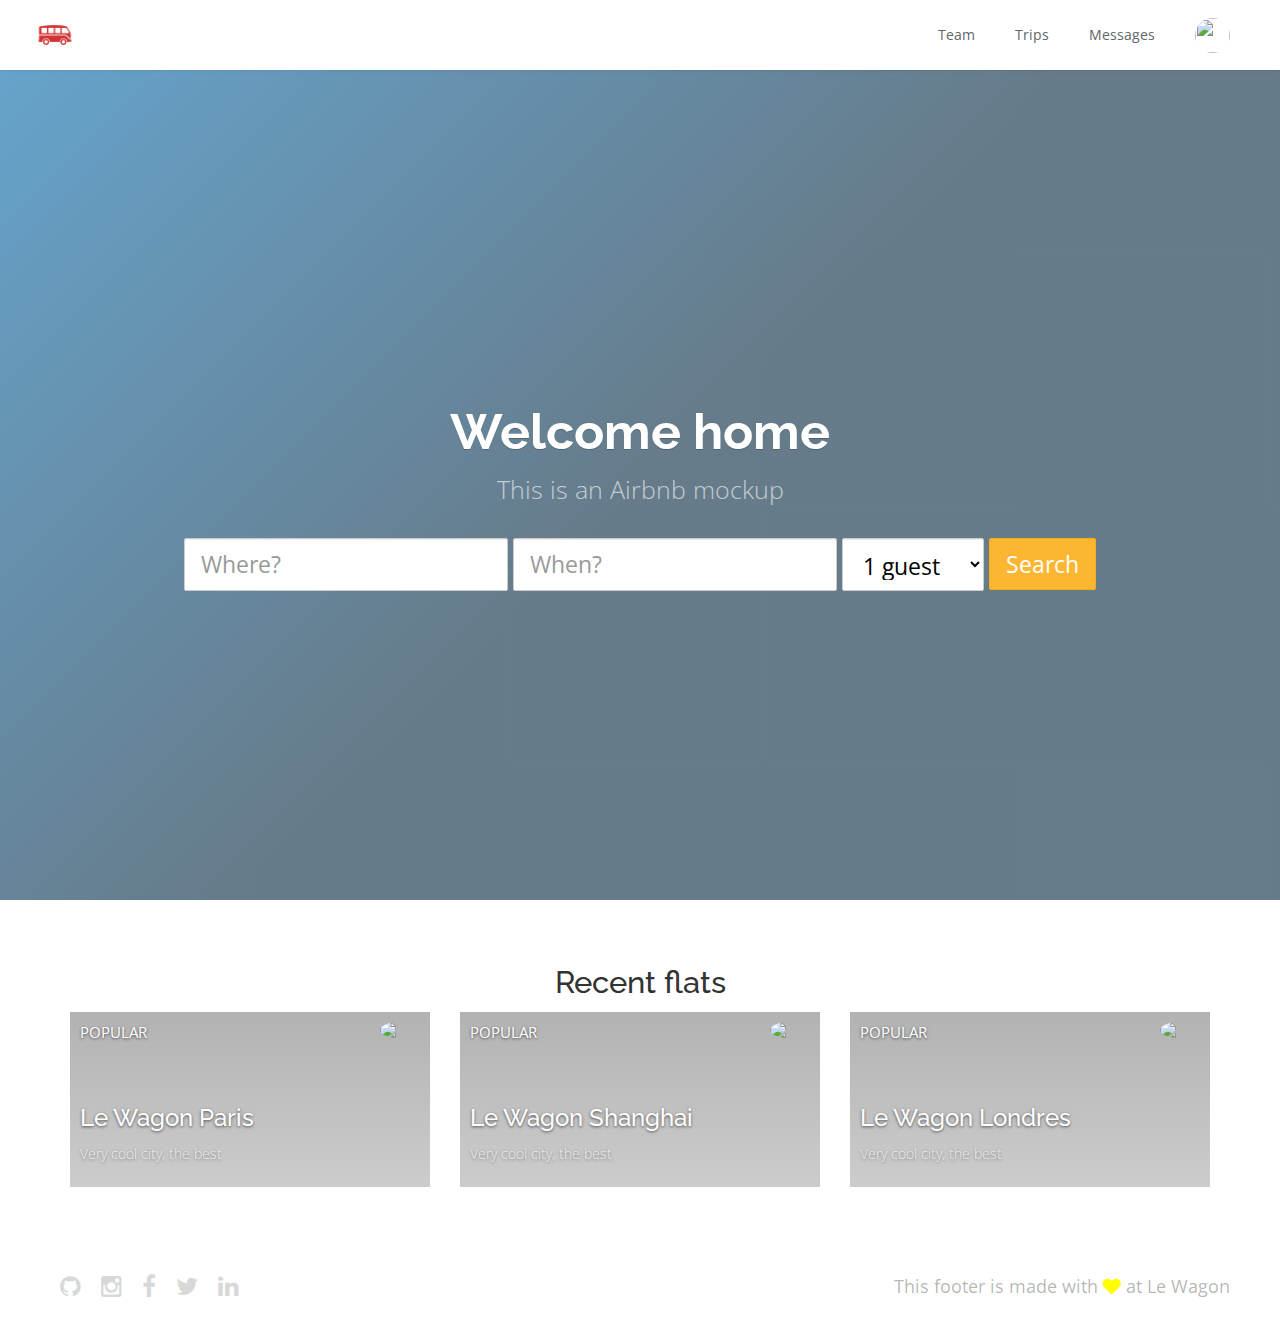
==== commit d8b9ca1b: "Automated commit at 2017-11-13 11:26:48 UTC by middleman-deploy 2.0.0-alpha" ====
--- a/index.html
+++ b/index.html
@@ -7,7 +7,7 @@
           content="width=device-width, initial-scale=1, shrink-to-fit=no">
     <!-- Use the title from a page's frontmatter if it has one -->
     <title>Le Wagon - Middleman</title>
-    <link href="stylesheets/application-580a6676.css" rel="stylesheet" />
+    <link href="stylesheets/application-5f1cc860.css" rel="stylesheet" />
     <script src="javascripts/application-93de88c9.js"></script>
     <link href="images/favicon-f15af148.png" rel="icon" type="image/png" />
   </head>
@@ -15,7 +15,7 @@
 
     <div class="navbar-wagon">
   <!-- Logo -->
-  <a href="/" class="navbar-wagon-brand">
+  <a href="index.html" class="navbar-wagon-brand">
     <img src="images/logo-acc9c0ec.png" id="logo" alt="Logo" />
   </a>
 
--- a/stylesheets/application-5f1cc860.css
+++ b/stylesheets/application-5f1cc860.css
@@ -0,0 +1,8 @@
+@import url("https://fonts.googleapis.com/css?family=Open+Sans:400,300,700|Raleway:400,100,300,700,500");/*!
+ * Bootstrap v3.3.7 (http://getbootstrap.com)
+ * Copyright 2011-2016 Twitter, Inc.
+ * Licensed under MIT (https://github.com/twbs/bootstrap/blob/master/LICENSE)
+ *//*! normalize.css v3.0.3 | MIT License | github.com/necolas/normalize.css */html{font-family:sans-serif;-ms-text-size-adjust:100%;-webkit-text-size-adjust:100%}body{margin:0}article,aside,details,figcaption,figure,footer,header,hgroup,main,menu,nav,section,summary{display:block}audio,canvas,progress,video{display:inline-block;vertical-align:baseline}audio:not([controls]){display:none;height:0}[hidden],template{display:none}a{background-color:transparent}a:active,a:hover{outline:0}abbr[title]{border-bottom:1px dotted}b,strong{font-weight:bold}dfn{font-style:italic}h1{font-size:2em;margin:0.67em 0}mark{background:#ff0;color:#000}small{font-size:80%}sub,sup{font-size:75%;line-height:0;position:relative;vertical-align:baseline}sup{top:-0.5em}sub{bottom:-0.25em}img{border:0}svg:not(:root){overflow:hidden}figure{margin:1em 40px}hr{-webkit-box-sizing:content-box;box-sizing:content-box;height:0}pre{overflow:auto}code,kbd,pre,samp{font-family:monospace, monospace;font-size:1em}button,input,optgroup,select,textarea{color:inherit;font:inherit;margin:0}button{overflow:visible}button,select{text-transform:none}button,html input[type="button"],input[type="reset"],input[type="submit"]{-webkit-appearance:button;cursor:pointer}button[disabled],html input[disabled]{cursor:default}button::-moz-focus-inner,input::-moz-focus-inner{border:0;padding:0}input{line-height:normal}input[type="checkbox"],input[type="radio"]{-webkit-box-sizing:border-box;box-sizing:border-box;padding:0}input[type="number"]::-webkit-inner-spin-button,input[type="number"]::-webkit-outer-spin-button{height:auto}input[type="search"]{-webkit-appearance:textfield;-webkit-box-sizing:content-box;box-sizing:content-box}input[type="search"]::-webkit-search-cancel-button,input[type="search"]::-webkit-search-decoration{-webkit-appearance:none}fieldset{border:1px solid #c0c0c0;margin:0 2px;padding:0.35em 0.625em 0.75em}legend{border:0;padding:0}textarea{overflow:auto}optgroup{font-weight:bold}table{border-collapse:collapse;border-spacing:0}td,th{padding:0}/*! Source: https://github.com/h5bp/html5-boilerplate/blob/master/src/css/main.css */@media print{*,*:before,*:after{background:transparent !important;color:#000 !important;-webkit-box-shadow:none !important;box-shadow:none !important;text-shadow:none !important}a,a:visited{text-decoration:underline}a[href]:after{content:" (" attr(href) ")"}abbr[title]:after{content:" (" attr(title) ")"}a[href^="#"]:after,a[href^="javascript:"]:after{content:""}pre,blockquote{border:1px solid #999;page-break-inside:avoid}thead{display:table-header-group}tr,img{page-break-inside:avoid}img{max-width:100% !important}p,h2,h3{orphans:3;widows:3}h2,h3{page-break-after:avoid}.navbar{display:none}.btn>.caret,.dropup>.btn>.caret{border-top-color:#000 !important}.label{border:1px solid #000}.table{border-collapse:collapse !important}.table td,.table th{background-color:#fff !important}.table-bordered th,.table-bordered td{border:1px solid #ddd !important}}@font-face{font-family:'Glyphicons Halflings';src:url("../assets/bootstrap/glyphicons-halflings-regular-86b6f62b.eot");src:url("../assets/bootstrap/glyphicons-halflings-regular-86b6f62b.eot?#iefix") format("embedded-opentype"),url("../assets/bootstrap/glyphicons-halflings-regular-ca35b697.woff2") format("woff2"),url("../assets/bootstrap/glyphicons-halflings-regular-278e49a8.woff") format("woff"),url("../assets/bootstrap/glyphicons-halflings-regular-44bc1850.ttf") format("truetype"),url("../assets/bootstrap/glyphicons-halflings-regular-de51a849.svg#glyphicons_halflingsregular") format("svg")}.glyphicon{position:relative;top:1px;display:inline-block;font-family:'Glyphicons Halflings';font-style:normal;font-weight:normal;line-height:1;-webkit-font-smoothing:antialiased;-moz-osx-font-smoothing:grayscale}.glyphicon-asterisk:before{content:"\002a"}.glyphicon-plus:before{content:"\002b"}.glyphicon-euro:before,.glyphicon-eur:before{content:"\20ac"}.glyphicon-minus:before{content:"\2212"}.glyphicon-cloud:before{content:"\2601"}.glyphicon-envelope:before{content:"\2709"}.glyphicon-pencil:before{content:"\270f"}.glyphicon-glass:before{content:"\e001"}.glyphicon-music:before{content:"\e002"}.glyphicon-search:before{content:"\e003"}.glyphicon-heart:before{content:"\e005"}.glyphicon-star:before{content:"\e006"}.glyphicon-star-empty:before{content:"\e007"}.glyphicon-user:before{content:"\e008"}.glyphicon-film:before{content:"\e009"}.glyphicon-th-large:before{content:"\e010"}.glyphicon-th:before{content:"\e011"}.glyphicon-th-list:before{content:"\e012"}.glyphicon-ok:before{content:"\e013"}.glyphicon-remove:before{content:"\e014"}.glyphicon-zoom-in:before{content:"\e015"}.glyphicon-zoom-out:before{content:"\e016"}.glyphicon-off:before{content:"\e017"}.glyphicon-signal:before{content:"\e018"}.glyphicon-cog:before{content:"\e019"}.glyphicon-trash:before{content:"\e020"}.glyphicon-home:before{content:"\e021"}.glyphicon-file:before{content:"\e022"}.glyphicon-time:before{content:"\e023"}.glyphicon-road:before{content:"\e024"}.glyphicon-download-alt:before{content:"\e025"}.glyphicon-download:before{content:"\e026"}.glyphicon-upload:before{content:"\e027"}.glyphicon-inbox:before{content:"\e028"}.glyphicon-play-circle:before{content:"\e029"}.glyphicon-repeat:before{content:"\e030"}.glyphicon-refresh:before{content:"\e031"}.glyphicon-list-alt:before{content:"\e032"}.glyphicon-lock:before{content:"\e033"}.glyphicon-flag:before{content:"\e034"}.glyphicon-headphones:before{content:"\e035"}.glyphicon-volume-off:before{content:"\e036"}.glyphicon-volume-down:before{content:"\e037"}.glyphicon-volume-up:before{content:"\e038"}.glyphicon-qrcode:before{content:"\e039"}.glyphicon-barcode:before{content:"\e040"}.glyphicon-tag:before{content:"\e041"}.glyphicon-tags:before{content:"\e042"}.glyphicon-book:before{content:"\e043"}.glyphicon-bookmark:before{content:"\e044"}.glyphicon-print:before{content:"\e045"}.glyphicon-camera:before{content:"\e046"}.glyphicon-font:before{content:"\e047"}.glyphicon-bold:before{content:"\e048"}.glyphicon-italic:before{content:"\e049"}.glyphicon-text-height:before{content:"\e050"}.glyphicon-text-width:before{content:"\e051"}.glyphicon-align-left:before{content:"\e052"}.glyphicon-align-center:before{content:"\e053"}.glyphicon-align-right:before{content:"\e054"}.glyphicon-align-justify:before{content:"\e055"}.glyphicon-list:before{content:"\e056"}.glyphicon-indent-left:before{content:"\e057"}.glyphicon-indent-right:before{content:"\e058"}.glyphicon-facetime-video:before{content:"\e059"}.glyphicon-picture:before{content:"\e060"}.glyphicon-map-marker:before{content:"\e062"}.glyphicon-adjust:before{content:"\e063"}.glyphicon-tint:before{content:"\e064"}.glyphicon-edit:before{content:"\e065"}.glyphicon-share:before{content:"\e066"}.glyphicon-check:before{content:"\e067"}.glyphicon-move:before{content:"\e068"}.glyphicon-step-backward:before{content:"\e069"}.glyphicon-fast-backward:before{content:"\e070"}.glyphicon-backward:before{content:"\e071"}.glyphicon-play:before{content:"\e072"}.glyphicon-pause:before{content:"\e073"}.glyphicon-stop:before{content:"\e074"}.glyphicon-forward:before{content:"\e075"}.glyphicon-fast-forward:before{content:"\e076"}.glyphicon-step-forward:before{content:"\e077"}.glyphicon-eject:before{content:"\e078"}.glyphicon-chevron-left:before{content:"\e079"}.glyphicon-chevron-right:before{content:"\e080"}.glyphicon-plus-sign:before{content:"\e081"}.glyphicon-minus-sign:before{content:"\e082"}.glyphicon-remove-sign:before{content:"\e083"}.glyphicon-ok-sign:before{content:"\e084"}.glyphicon-question-sign:before{content:"\e085"}.glyphicon-info-sign:before{content:"\e086"}.glyphicon-screenshot:before{content:"\e087"}.glyphicon-remove-circle:before{content:"\e088"}.glyphicon-ok-circle:before{content:"\e089"}.glyphicon-ban-circle:before{content:"\e090"}.glyphicon-arrow-left:before{content:"\e091"}.glyphicon-arrow-right:before{content:"\e092"}.glyphicon-arrow-up:before{content:"\e093"}.glyphicon-arrow-down:before{content:"\e094"}.glyphicon-share-alt:before{content:"\e095"}.glyphicon-resize-full:before{content:"\e096"}.glyphicon-resize-small:before{content:"\e097"}.glyphicon-exclamation-sign:before{content:"\e101"}.glyphicon-gift:before{content:"\e102"}.glyphicon-leaf:before{content:"\e103"}.glyphicon-fire:before{content:"\e104"}.glyphicon-eye-open:before{content:"\e105"}.glyphicon-eye-close:before{content:"\e106"}.glyphicon-warning-sign:before{content:"\e107"}.glyphicon-plane:before{content:"\e108"}.glyphicon-calendar:before{content:"\e109"}.glyphicon-random:before{content:"\e110"}.glyphicon-comment:before{content:"\e111"}.glyphicon-magnet:before{content:"\e112"}.glyphicon-chevron-up:before{content:"\e113"}.glyphicon-chevron-down:before{content:"\e114"}.glyphicon-retweet:before{content:"\e115"}.glyphicon-shopping-cart:before{content:"\e116"}.glyphicon-folder-close:before{content:"\e117"}.glyphicon-folder-open:before{content:"\e118"}.glyphicon-resize-vertical:before{content:"\e119"}.glyphicon-resize-horizontal:before{content:"\e120"}.glyphicon-hdd:before{content:"\e121"}.glyphicon-bullhorn:before{content:"\e122"}.glyphicon-bell:before{content:"\e123"}.glyphicon-certificate:before{content:"\e124"}.glyphicon-thumbs-up:before{content:"\e125"}.glyphicon-thumbs-down:before{content:"\e126"}.glyphicon-hand-right:before{content:"\e127"}.glyphicon-hand-left:before{content:"\e128"}.glyphicon-hand-up:before{content:"\e129"}.glyphicon-hand-down:before{content:"\e130"}.glyphicon-circle-arrow-right:before{content:"\e131"}.glyphicon-circle-arrow-left:before{content:"\e132"}.glyphicon-circle-arrow-up:before{content:"\e133"}.glyphicon-circle-arrow-down:before{content:"\e134"}.glyphicon-globe:before{content:"\e135"}.glyphicon-wrench:before{content:"\e136"}.glyphicon-tasks:before{content:"\e137"}.glyphicon-filter:before{content:"\e138"}.glyphicon-briefcase:before{content:"\e139"}.glyphicon-fullscreen:before{content:"\e140"}.glyphicon-dashboard:before{content:"\e141"}.glyphicon-paperclip:before{content:"\e142"}.glyphicon-heart-empty:before{content:"\e143"}.glyphicon-link:before{content:"\e144"}.glyphicon-phone:before{content:"\e145"}.glyphicon-pushpin:before{content:"\e146"}.glyphicon-usd:before{content:"\e148"}.glyphicon-gbp:before{content:"\e149"}.glyphicon-sort:before{content:"\e150"}.glyphicon-sort-by-alphabet:before{content:"\e151"}.glyphicon-sort-by-alphabet-alt:before{content:"\e152"}.glyphicon-sort-by-order:before{content:"\e153"}.glyphicon-sort-by-order-alt:before{content:"\e154"}.glyphicon-sort-by-attributes:before{content:"\e155"}.glyphicon-sort-by-attributes-alt:before{content:"\e156"}.glyphicon-unchecked:before{content:"\e157"}.glyphicon-expand:before{content:"\e158"}.glyphicon-collapse-down:before{content:"\e159"}.glyphicon-collapse-up:before{content:"\e160"}.glyphicon-log-in:before{content:"\e161"}.glyphicon-flash:before{content:"\e162"}.glyphicon-log-out:before{content:"\e163"}.glyphicon-new-window:before{content:"\e164"}.glyphicon-record:before{content:"\e165"}.glyphicon-save:before{content:"\e166"}.glyphicon-open:before{content:"\e167"}.glyphicon-saved:before{content:"\e168"}.glyphicon-import:before{content:"\e169"}.glyphicon-export:before{content:"\e170"}.glyphicon-send:before{content:"\e171"}.glyphicon-floppy-disk:before{content:"\e172"}.glyphicon-floppy-saved:before{content:"\e173"}.glyphicon-floppy-remove:before{content:"\e174"}.glyphicon-floppy-save:before{content:"\e175"}.glyphicon-floppy-open:before{content:"\e176"}.glyphicon-credit-card:before{content:"\e177"}.glyphicon-transfer:before{content:"\e178"}.glyphicon-cutlery:before{content:"\e179"}.glyphicon-header:before{content:"\e180"}.glyphicon-compressed:before{content:"\e181"}.glyphicon-earphone:before{content:"\e182"}.glyphicon-phone-alt:before{content:"\e183"}.glyphicon-tower:before{content:"\e184"}.glyphicon-stats:before{content:"\e185"}.glyphicon-sd-video:before{content:"\e186"}.glyphicon-hd-video:before{content:"\e187"}.glyphicon-subtitles:before{content:"\e188"}.glyphicon-sound-stereo:before{content:"\e189"}.glyphicon-sound-dolby:before{content:"\e190"}.glyphicon-sound-5-1:before{content:"\e191"}.glyphicon-sound-6-1:before{content:"\e192"}.glyphicon-sound-7-1:before{content:"\e193"}.glyphicon-copyright-mark:before{content:"\e194"}.glyphicon-registration-mark:before{content:"\e195"}.glyphicon-cloud-download:before{content:"\e197"}.glyphicon-cloud-upload:before{content:"\e198"}.glyphicon-tree-conifer:before{content:"\e199"}.glyphicon-tree-deciduous:before{content:"\e200"}.glyphicon-cd:before{content:"\e201"}.glyphicon-save-file:before{content:"\e202"}.glyphicon-open-file:before{content:"\e203"}.glyphicon-level-up:before{content:"\e204"}.glyphicon-copy:before{content:"\e205"}.glyphicon-paste:before{content:"\e206"}.glyphicon-alert:before{content:"\e209"}.glyphicon-equalizer:before{content:"\e210"}.glyphicon-king:before{content:"\e211"}.glyphicon-queen:before{content:"\e212"}.glyphicon-pawn:before{content:"\e213"}.glyphicon-bishop:before{content:"\e214"}.glyphicon-knight:before{content:"\e215"}.glyphicon-baby-formula:before{content:"\e216"}.glyphicon-tent:before{content:"\26fa"}.glyphicon-blackboard:before{content:"\e218"}.glyphicon-bed:before{content:"\e219"}.glyphicon-apple:before{content:"\f8ff"}.glyphicon-erase:before{content:"\e221"}.glyphicon-hourglass:before{content:"\231b"}.glyphicon-lamp:before{content:"\e223"}.glyphicon-duplicate:before{content:"\e224"}.glyphicon-piggy-bank:before{content:"\e225"}.glyphicon-scissors:before{content:"\e226"}.glyphicon-bitcoin:before{content:"\e227"}.glyphicon-btc:before{content:"\e227"}.glyphicon-xbt:before{content:"\e227"}.glyphicon-yen:before{content:"\00a5"}.glyphicon-jpy:before{content:"\00a5"}.glyphicon-ruble:before{content:"\20bd"}.glyphicon-rub:before{content:"\20bd"}.glyphicon-scale:before{content:"\e230"}.glyphicon-ice-lolly:before{content:"\e231"}.glyphicon-ice-lolly-tasted:before{content:"\e232"}.glyphicon-education:before{content:"\e233"}.glyphicon-option-horizontal:before{content:"\e234"}.glyphicon-option-vertical:before{content:"\e235"}.glyphicon-menu-hamburger:before{content:"\e236"}.glyphicon-modal-window:before{content:"\e237"}.glyphicon-oil:before{content:"\e238"}.glyphicon-grain:before{content:"\e239"}.glyphicon-sunglasses:before{content:"\e240"}.glyphicon-text-size:before{content:"\e241"}.glyphicon-text-color:before{content:"\e242"}.glyphicon-text-background:before{content:"\e243"}.glyphicon-object-align-top:before{content:"\e244"}.glyphicon-object-align-bottom:before{content:"\e245"}.glyphicon-object-align-horizontal:before{content:"\e246"}.glyphicon-object-align-left:before{content:"\e247"}.glyphicon-object-align-vertical:before{content:"\e248"}.glyphicon-object-align-right:before{content:"\e249"}.glyphicon-triangle-right:before{content:"\e250"}.glyphicon-triangle-left:before{content:"\e251"}.glyphicon-triangle-bottom:before{content:"\e252"}.glyphicon-triangle-top:before{content:"\e253"}.glyphicon-console:before{content:"\e254"}.glyphicon-superscript:before{content:"\e255"}.glyphicon-subscript:before{content:"\e256"}.glyphicon-menu-left:before{content:"\e257"}.glyphicon-menu-right:before{content:"\e258"}.glyphicon-menu-down:before{content:"\e259"}.glyphicon-menu-up:before{content:"\e260"}*{-webkit-box-sizing:border-box;box-sizing:border-box}*:before,*:after{-webkit-box-sizing:border-box;box-sizing:border-box}html{font-size:10px;-webkit-tap-highlight-color:transparent}body{font-family:"Open Sans", "Helvetica", "sans-serif";font-size:18px;line-height:1.42857143;color:#333333;background-color:#rgb 50,50,50}input,button,select,textarea{font-family:inherit;font-size:inherit;line-height:inherit}a{color:#FDB631;text-decoration:none}a:hover,a:focus{color:#df9202;text-decoration:underline}a:focus{outline:5px auto -webkit-focus-ring-color;outline-offset:-2px}figure{margin:0}img{vertical-align:middle}.img-responsive{display:block;max-width:100%;height:auto}.img-rounded{border-radius:2px}.img-thumbnail{padding:4px;line-height:1.42857143;background-color:#rgb 50,50,50;border:1px solid #ddd;border-radius:2px;-webkit-transition:all 0.2s ease-in-out;transition:all 0.2s ease-in-out;display:inline-block;max-width:100%;height:auto}.img-circle{border-radius:50%}hr{margin-top:25px;margin-bottom:25px;border:0;border-top:1px solid #eeeeee}.sr-only{position:absolute;width:1px;height:1px;margin:-1px;padding:0;overflow:hidden;clip:rect(0, 0, 0, 0);border:0}.sr-only-focusable:active,.sr-only-focusable:focus{position:static;width:auto;height:auto;margin:0;overflow:visible;clip:auto}[role="button"]{cursor:pointer}h1,h2,h3,h4,h5,h6,.h1,.h2,.h3,.h4,.h5,.h6{font-family:"Raleway", "Helvetica", "sans-serif";font-weight:500;line-height:1.1;color:inherit}h1 small,h1 .small,h2 small,h2 .small,h3 small,h3 .small,h4 small,h4 .small,h5 small,h5 .small,h6 small,h6 .small,.h1 small,.h1 .small,.h2 small,.h2 .small,.h3 small,.h3 .small,.h4 small,.h4 .small,.h5 small,.h5 .small,.h6 small,.h6 .small{font-weight:normal;line-height:1;color:#777777}h1,.h1,h2,.h2,h3,.h3{margin-top:25px;margin-bottom:12.5px}h1 small,h1 .small,.h1 small,.h1 .small,h2 small,h2 .small,.h2 small,.h2 .small,h3 small,h3 .small,.h3 small,.h3 .small{font-size:65%}h4,.h4,h5,.h5,h6,.h6{margin-top:12.5px;margin-bottom:12.5px}h4 small,h4 .small,.h4 small,.h4 .small,h5 small,h5 .small,.h5 small,.h5 .small,h6 small,h6 .small,.h6 small,.h6 .small{font-size:75%}h1,.h1{font-size:46px}h2,.h2{font-size:38px}h3,.h3{font-size:31px}h4,.h4{font-size:23px}h5,.h5{font-size:18px}h6,.h6{font-size:16px}p{margin:0 0 12.5px}.lead{margin-bottom:25px;font-size:20px;font-weight:300;line-height:1.4}@media (min-width: 768px){.lead{font-size:27px}}small,.small{font-size:88%}mark,.mark{background-color:#fcf8e3;padding:.2em}.text-left{text-align:left}.text-right{text-align:right}.text-center{text-align:center}.text-justify{text-align:justify}.text-nowrap{white-space:nowrap}.text-lowercase{text-transform:lowercase}.text-uppercase,.initialism{text-transform:uppercase}.text-capitalize{text-transform:capitalize}.text-muted{color:#777777}.text-primary{color:#FDB631}a.text-primary:hover,a.text-primary:focus{color:#f9a302}.text-success{color:#3c763d}a.text-success:hover,a.text-success:focus{color:#2b542c}.text-info{color:#31708f}a.text-info:hover,a.text-info:focus{color:#245269}.text-warning{color:#8a6d3b}a.text-warning:hover,a.text-warning:focus{color:#66512c}.text-danger{color:#a94442}a.text-danger:hover,a.text-danger:focus{color:#843534}.bg-primary{color:#fff}.bg-primary{background-color:#FDB631}a.bg-primary:hover,a.bg-primary:focus{background-color:#f9a302}.bg-success{background-color:#dff0d8}a.bg-success:hover,a.bg-success:focus{background-color:#c1e2b3}.bg-info{background-color:#d9edf7}a.bg-info:hover,a.bg-info:focus{background-color:#afd9ee}.bg-warning{background-color:#fcf8e3}a.bg-warning:hover,a.bg-warning:focus{background-color:#f7ecb5}.bg-danger{background-color:#f2dede}a.bg-danger:hover,a.bg-danger:focus{background-color:#e4b9b9}.page-header{padding-bottom:11.5px;margin:50px 0 25px;border-bottom:1px solid #eeeeee}ul,ol{margin-top:0;margin-bottom:12.5px}ul ul,ul ol,ol ul,ol ol{margin-bottom:0}.list-unstyled{padding-left:0;list-style:none}.list-inline{padding-left:0;list-style:none;margin-left:-5px}.list-inline>li{display:inline-block;padding-left:5px;padding-right:5px}dl{margin-top:0;margin-bottom:25px}dt,dd{line-height:1.42857143}dt{font-weight:bold}dd{margin-left:0}.dl-horizontal dd:before,.dl-horizontal dd:after{content:" ";display:table}.dl-horizontal dd:after{clear:both}@media (min-width: 768px){.dl-horizontal dt{float:left;width:160px;clear:left;text-align:right;overflow:hidden;text-overflow:ellipsis;white-space:nowrap}.dl-horizontal dd{margin-left:180px}}abbr[title],abbr[data-original-title]{cursor:help;border-bottom:1px dotted #777777}.initialism{font-size:90%}blockquote{padding:12.5px 25px;margin:0 0 25px;font-size:22.5px;border-left:5px solid #eeeeee}blockquote p:last-child,blockquote ul:last-child,blockquote ol:last-child{margin-bottom:0}blockquote footer,blockquote small,blockquote .small{display:block;font-size:80%;line-height:1.42857143;color:#777777}blockquote footer:before,blockquote small:before,blockquote .small:before{content:'\2014 \00A0'}.blockquote-reverse,blockquote.pull-right{padding-right:15px;padding-left:0;border-right:5px solid #eeeeee;border-left:0;text-align:right}.blockquote-reverse footer:before,.blockquote-reverse small:before,.blockquote-reverse .small:before,blockquote.pull-right footer:before,blockquote.pull-right small:before,blockquote.pull-right .small:before{content:''}.blockquote-reverse footer:after,.blockquote-reverse small:after,.blockquote-reverse .small:after,blockquote.pull-right footer:after,blockquote.pull-right small:after,blockquote.pull-right .small:after{content:'\00A0 \2014'}address{margin-bottom:25px;font-style:normal;line-height:1.42857143}code,kbd,pre,samp{font-family:Menlo, Monaco, Consolas, "Courier New", monospace}code{padding:2px 4px;font-size:90%;color:#c7254e;background-color:#f9f2f4;border-radius:2px}kbd{padding:2px 4px;font-size:90%;color:#fff;background-color:#333;border-radius:2px;-webkit-box-shadow:inset 0 -1px 0 rgba(0,0,0,0.25);box-shadow:inset 0 -1px 0 rgba(0,0,0,0.25)}kbd kbd{padding:0;font-size:100%;font-weight:bold;-webkit-box-shadow:none;box-shadow:none}pre{display:block;padding:12px;margin:0 0 12.5px;font-size:17px;line-height:1.42857143;word-break:break-all;word-wrap:break-word;color:#333333;background-color:#f5f5f5;border:1px solid #ccc;border-radius:2px}pre code{padding:0;font-size:inherit;color:inherit;white-space:pre-wrap;background-color:transparent;border-radius:0}.pre-scrollable{max-height:340px;overflow-y:scroll}.container{margin-right:auto;margin-left:auto;padding-left:15px;padding-right:15px}.container:before,.container:after{content:" ";display:table}.container:after{clear:both}@media (min-width: 768px){.container{width:750px}}@media (min-width: 992px){.container{width:970px}}@media (min-width: 1200px){.container{width:1170px}}.container-fluid{margin-right:auto;margin-left:auto;padding-left:15px;padding-right:15px}.container-fluid:before,.container-fluid:after{content:" ";display:table}.container-fluid:after{clear:both}.row{margin-left:-15px;margin-right:-15px}.row:before,.row:after{content:" ";display:table}.row:after{clear:both}.col-xs-1,.col-sm-1,.col-md-1,.col-lg-1,.col-xs-2,.col-sm-2,.col-md-2,.col-lg-2,.col-xs-3,.col-sm-3,.col-md-3,.col-lg-3,.col-xs-4,.col-sm-4,.col-md-4,.col-lg-4,.col-xs-5,.col-sm-5,.col-md-5,.col-lg-5,.col-xs-6,.col-sm-6,.col-md-6,.col-lg-6,.col-xs-7,.col-sm-7,.col-md-7,.col-lg-7,.col-xs-8,.col-sm-8,.col-md-8,.col-lg-8,.col-xs-9,.col-sm-9,.col-md-9,.col-lg-9,.col-xs-10,.col-sm-10,.col-md-10,.col-lg-10,.col-xs-11,.col-sm-11,.col-md-11,.col-lg-11,.col-xs-12,.col-sm-12,.col-md-12,.col-lg-12{position:relative;min-height:1px;padding-left:15px;padding-right:15px}.col-xs-1,.col-xs-2,.col-xs-3,.col-xs-4,.col-xs-5,.col-xs-6,.col-xs-7,.col-xs-8,.col-xs-9,.col-xs-10,.col-xs-11,.col-xs-12{float:left}.col-xs-1{width:8.33333333%}.col-xs-2{width:16.66666667%}.col-xs-3{width:25%}.col-xs-4{width:33.33333333%}.col-xs-5{width:41.66666667%}.col-xs-6{width:50%}.col-xs-7{width:58.33333333%}.col-xs-8{width:66.66666667%}.col-xs-9{width:75%}.col-xs-10{width:83.33333333%}.col-xs-11{width:91.66666667%}.col-xs-12{width:100%}.col-xs-pull-0{right:auto}.col-xs-pull-1{right:8.33333333%}.col-xs-pull-2{right:16.66666667%}.col-xs-pull-3{right:25%}.col-xs-pull-4{right:33.33333333%}.col-xs-pull-5{right:41.66666667%}.col-xs-pull-6{right:50%}.col-xs-pull-7{right:58.33333333%}.col-xs-pull-8{right:66.66666667%}.col-xs-pull-9{right:75%}.col-xs-pull-10{right:83.33333333%}.col-xs-pull-11{right:91.66666667%}.col-xs-pull-12{right:100%}.col-xs-push-0{left:auto}.col-xs-push-1{left:8.33333333%}.col-xs-push-2{left:16.66666667%}.col-xs-push-3{left:25%}.col-xs-push-4{left:33.33333333%}.col-xs-push-5{left:41.66666667%}.col-xs-push-6{left:50%}.col-xs-push-7{left:58.33333333%}.col-xs-push-8{left:66.66666667%}.col-xs-push-9{left:75%}.col-xs-push-10{left:83.33333333%}.col-xs-push-11{left:91.66666667%}.col-xs-push-12{left:100%}.col-xs-offset-0{margin-left:0%}.col-xs-offset-1{margin-left:8.33333333%}.col-xs-offset-2{margin-left:16.66666667%}.col-xs-offset-3{margin-left:25%}.col-xs-offset-4{margin-left:33.33333333%}.col-xs-offset-5{margin-left:41.66666667%}.col-xs-offset-6{margin-left:50%}.col-xs-offset-7{margin-left:58.33333333%}.col-xs-offset-8{margin-left:66.66666667%}.col-xs-offset-9{margin-left:75%}.col-xs-offset-10{margin-left:83.33333333%}.col-xs-offset-11{margin-left:91.66666667%}.col-xs-offset-12{margin-left:100%}@media (min-width: 768px){.col-sm-1,.col-sm-2,.col-sm-3,.col-sm-4,.col-sm-5,.col-sm-6,.col-sm-7,.col-sm-8,.col-sm-9,.col-sm-10,.col-sm-11,.col-sm-12{float:left}.col-sm-1{width:8.33333333%}.col-sm-2{width:16.66666667%}.col-sm-3{width:25%}.col-sm-4{width:33.33333333%}.col-sm-5{width:41.66666667%}.col-sm-6{width:50%}.col-sm-7{width:58.33333333%}.col-sm-8{width:66.66666667%}.col-sm-9{width:75%}.col-sm-10{width:83.33333333%}.col-sm-11{width:91.66666667%}.col-sm-12{width:100%}.col-sm-pull-0{right:auto}.col-sm-pull-1{right:8.33333333%}.col-sm-pull-2{right:16.66666667%}.col-sm-pull-3{right:25%}.col-sm-pull-4{right:33.33333333%}.col-sm-pull-5{right:41.66666667%}.col-sm-pull-6{right:50%}.col-sm-pull-7{right:58.33333333%}.col-sm-pull-8{right:66.66666667%}.col-sm-pull-9{right:75%}.col-sm-pull-10{right:83.33333333%}.col-sm-pull-11{right:91.66666667%}.col-sm-pull-12{right:100%}.col-sm-push-0{left:auto}.col-sm-push-1{left:8.33333333%}.col-sm-push-2{left:16.66666667%}.col-sm-push-3{left:25%}.col-sm-push-4{left:33.33333333%}.col-sm-push-5{left:41.66666667%}.col-sm-push-6{left:50%}.col-sm-push-7{left:58.33333333%}.col-sm-push-8{left:66.66666667%}.col-sm-push-9{left:75%}.col-sm-push-10{left:83.33333333%}.col-sm-push-11{left:91.66666667%}.col-sm-push-12{left:100%}.col-sm-offset-0{margin-left:0%}.col-sm-offset-1{margin-left:8.33333333%}.col-sm-offset-2{margin-left:16.66666667%}.col-sm-offset-3{margin-left:25%}.col-sm-offset-4{margin-left:33.33333333%}.col-sm-offset-5{margin-left:41.66666667%}.col-sm-offset-6{margin-left:50%}.col-sm-offset-7{margin-left:58.33333333%}.col-sm-offset-8{margin-left:66.66666667%}.col-sm-offset-9{margin-left:75%}.col-sm-offset-10{margin-left:83.33333333%}.col-sm-offset-11{margin-left:91.66666667%}.col-sm-offset-12{margin-left:100%}}@media (min-width: 992px){.col-md-1,.col-md-2,.col-md-3,.col-md-4,.col-md-5,.col-md-6,.col-md-7,.col-md-8,.col-md-9,.col-md-10,.col-md-11,.col-md-12{float:left}.col-md-1{width:8.33333333%}.col-md-2{width:16.66666667%}.col-md-3{width:25%}.col-md-4{width:33.33333333%}.col-md-5{width:41.66666667%}.col-md-6{width:50%}.col-md-7{width:58.33333333%}.col-md-8{width:66.66666667%}.col-md-9{width:75%}.col-md-10{width:83.33333333%}.col-md-11{width:91.66666667%}.col-md-12{width:100%}.col-md-pull-0{right:auto}.col-md-pull-1{right:8.33333333%}.col-md-pull-2{right:16.66666667%}.col-md-pull-3{right:25%}.col-md-pull-4{right:33.33333333%}.col-md-pull-5{right:41.66666667%}.col-md-pull-6{right:50%}.col-md-pull-7{right:58.33333333%}.col-md-pull-8{right:66.66666667%}.col-md-pull-9{right:75%}.col-md-pull-10{right:83.33333333%}.col-md-pull-11{right:91.66666667%}.col-md-pull-12{right:100%}.col-md-push-0{left:auto}.col-md-push-1{left:8.33333333%}.col-md-push-2{left:16.66666667%}.col-md-push-3{left:25%}.col-md-push-4{left:33.33333333%}.col-md-push-5{left:41.66666667%}.col-md-push-6{left:50%}.col-md-push-7{left:58.33333333%}.col-md-push-8{left:66.66666667%}.col-md-push-9{left:75%}.col-md-push-10{left:83.33333333%}.col-md-push-11{left:91.66666667%}.col-md-push-12{left:100%}.col-md-offset-0{margin-left:0%}.col-md-offset-1{margin-left:8.33333333%}.col-md-offset-2{margin-left:16.66666667%}.col-md-offset-3{margin-left:25%}.col-md-offset-4{margin-left:33.33333333%}.col-md-offset-5{margin-left:41.66666667%}.col-md-offset-6{margin-left:50%}.col-md-offset-7{margin-left:58.33333333%}.col-md-offset-8{margin-left:66.66666667%}.col-md-offset-9{margin-left:75%}.col-md-offset-10{margin-left:83.33333333%}.col-md-offset-11{margin-left:91.66666667%}.col-md-offset-12{margin-left:100%}}@media (min-width: 1200px){.col-lg-1,.col-lg-2,.col-lg-3,.col-lg-4,.col-lg-5,.col-lg-6,.col-lg-7,.col-lg-8,.col-lg-9,.col-lg-10,.col-lg-11,.col-lg-12{float:left}.col-lg-1{width:8.33333333%}.col-lg-2{width:16.66666667%}.col-lg-3{width:25%}.col-lg-4{width:33.33333333%}.col-lg-5{width:41.66666667%}.col-lg-6{width:50%}.col-lg-7{width:58.33333333%}.col-lg-8{width:66.66666667%}.col-lg-9{width:75%}.col-lg-10{width:83.33333333%}.col-lg-11{width:91.66666667%}.col-lg-12{width:100%}.col-lg-pull-0{right:auto}.col-lg-pull-1{right:8.33333333%}.col-lg-pull-2{right:16.66666667%}.col-lg-pull-3{right:25%}.col-lg-pull-4{right:33.33333333%}.col-lg-pull-5{right:41.66666667%}.col-lg-pull-6{right:50%}.col-lg-pull-7{right:58.33333333%}.col-lg-pull-8{right:66.66666667%}.col-lg-pull-9{right:75%}.col-lg-pull-10{right:83.33333333%}.col-lg-pull-11{right:91.66666667%}.col-lg-pull-12{right:100%}.col-lg-push-0{left:auto}.col-lg-push-1{left:8.33333333%}.col-lg-push-2{left:16.66666667%}.col-lg-push-3{left:25%}.col-lg-push-4{left:33.33333333%}.col-lg-push-5{left:41.66666667%}.col-lg-push-6{left:50%}.col-lg-push-7{left:58.33333333%}.col-lg-push-8{left:66.66666667%}.col-lg-push-9{left:75%}.col-lg-push-10{left:83.33333333%}.col-lg-push-11{left:91.66666667%}.col-lg-push-12{left:100%}.col-lg-offset-0{margin-left:0%}.col-lg-offset-1{margin-left:8.33333333%}.col-lg-offset-2{margin-left:16.66666667%}.col-lg-offset-3{margin-left:25%}.col-lg-offset-4{margin-left:33.33333333%}.col-lg-offset-5{margin-left:41.66666667%}.col-lg-offset-6{margin-left:50%}.col-lg-offset-7{margin-left:58.33333333%}.col-lg-offset-8{margin-left:66.66666667%}.col-lg-offset-9{margin-left:75%}.col-lg-offset-10{margin-left:83.33333333%}.col-lg-offset-11{margin-left:91.66666667%}.col-lg-offset-12{margin-left:100%}}table{background-color:transparent}caption{padding-top:8px;padding-bottom:8px;color:#777777;text-align:left}th{text-align:left}.table{width:100%;max-width:100%;margin-bottom:25px}.table>thead>tr>th,.table>thead>tr>td,.table>tbody>tr>th,.table>tbody>tr>td,.table>tfoot>tr>th,.table>tfoot>tr>td{padding:8px;line-height:1.42857143;vertical-align:top;border-top:1px solid #ddd}.table>thead>tr>th{vertical-align:bottom;border-bottom:2px solid #ddd}.table>caption+thead>tr:first-child>th,.table>caption+thead>tr:first-child>td,.table>colgroup+thead>tr:first-child>th,.table>colgroup+thead>tr:first-child>td,.table>thead:first-child>tr:first-child>th,.table>thead:first-child>tr:first-child>td{border-top:0}.table>tbody+tbody{border-top:2px solid #ddd}.table .table{background-color:#rgb 50,50,50}.table-condensed>thead>tr>th,.table-condensed>thead>tr>td,.table-condensed>tbody>tr>th,.table-condensed>tbody>tr>td,.table-condensed>tfoot>tr>th,.table-condensed>tfoot>tr>td{padding:5px}.table-bordered{border:1px solid #ddd}.table-bordered>thead>tr>th,.table-bordered>thead>tr>td,.table-bordered>tbody>tr>th,.table-bordered>tbody>tr>td,.table-bordered>tfoot>tr>th,.table-bordered>tfoot>tr>td{border:1px solid #ddd}.table-bordered>thead>tr>th,.table-bordered>thead>tr>td{border-bottom-width:2px}.table-striped>tbody>tr:nth-of-type(odd){background-color:#f9f9f9}.table-hover>tbody>tr:hover{background-color:#f5f5f5}table col[class*="col-"]{position:static;float:none;display:table-column}table td[class*="col-"],table th[class*="col-"]{position:static;float:none;display:table-cell}.table>thead>tr>td.active,.table>thead>tr>th.active,.table>thead>tr.active>td,.table>thead>tr.active>th,.table>tbody>tr>td.active,.table>tbody>tr>th.active,.table>tbody>tr.active>td,.table>tbody>tr.active>th,.table>tfoot>tr>td.active,.table>tfoot>tr>th.active,.table>tfoot>tr.active>td,.table>tfoot>tr.active>th{background-color:#f5f5f5}.table-hover>tbody>tr>td.active:hover,.table-hover>tbody>tr>th.active:hover,.table-hover>tbody>tr.active:hover>td,.table-hover>tbody>tr:hover>.active,.table-hover>tbody>tr.active:hover>th{background-color:#e8e8e8}.table>thead>tr>td.success,.table>thead>tr>th.success,.table>thead>tr.success>td,.table>thead>tr.success>th,.table>tbody>tr>td.success,.table>tbody>tr>th.success,.table>tbody>tr.success>td,.table>tbody>tr.success>th,.table>tfoot>tr>td.success,.table>tfoot>tr>th.success,.table>tfoot>tr.success>td,.table>tfoot>tr.success>th{background-color:#dff0d8}.table-hover>tbody>tr>td.success:hover,.table-hover>tbody>tr>th.success:hover,.table-hover>tbody>tr.success:hover>td,.table-hover>tbody>tr:hover>.success,.table-hover>tbody>tr.success:hover>th{background-color:#d0e9c6}.table>thead>tr>td.info,.table>thead>tr>th.info,.table>thead>tr.info>td,.table>thead>tr.info>th,.table>tbody>tr>td.info,.table>tbody>tr>th.info,.table>tbody>tr.info>td,.table>tbody>tr.info>th,.table>tfoot>tr>td.info,.table>tfoot>tr>th.info,.table>tfoot>tr.info>td,.table>tfoot>tr.info>th{background-color:#d9edf7}.table-hover>tbody>tr>td.info:hover,.table-hover>tbody>tr>th.info:hover,.table-hover>tbody>tr.info:hover>td,.table-hover>tbody>tr:hover>.info,.table-hover>tbody>tr.info:hover>th{background-color:#c4e3f3}.table>thead>tr>td.warning,.table>thead>tr>th.warning,.table>thead>tr.warning>td,.table>thead>tr.warning>th,.table>tbody>tr>td.warning,.table>tbody>tr>th.warning,.table>tbody>tr.warning>td,.table>tbody>tr.warning>th,.table>tfoot>tr>td.warning,.table>tfoot>tr>th.warning,.table>tfoot>tr.warning>td,.table>tfoot>tr.warning>th{background-color:#fcf8e3}.table-hover>tbody>tr>td.warning:hover,.table-hover>tbody>tr>th.warning:hover,.table-hover>tbody>tr.warning:hover>td,.table-hover>tbody>tr:hover>.warning,.table-hover>tbody>tr.warning:hover>th{background-color:#faf2cc}.table>thead>tr>td.danger,.table>thead>tr>th.danger,.table>thead>tr.danger>td,.table>thead>tr.danger>th,.table>tbody>tr>td.danger,.table>tbody>tr>th.danger,.table>tbody>tr.danger>td,.table>tbody>tr.danger>th,.table>tfoot>tr>td.danger,.table>tfoot>tr>th.danger,.table>tfoot>tr.danger>td,.table>tfoot>tr.danger>th{background-color:#f2dede}.table-hover>tbody>tr>td.danger:hover,.table-hover>tbody>tr>th.danger:hover,.table-hover>tbody>tr.danger:hover>td,.table-hover>tbody>tr:hover>.danger,.table-hover>tbody>tr.danger:hover>th{background-color:#ebcccc}.table-responsive{overflow-x:auto;min-height:0.01%}@media screen and (max-width: 767px){.table-responsive{width:100%;margin-bottom:18.75px;overflow-y:hidden;-ms-overflow-style:-ms-autohiding-scrollbar;border:1px solid #ddd}.table-responsive>.table{margin-bottom:0}.table-responsive>.table>thead>tr>th,.table-responsive>.table>thead>tr>td,.table-responsive>.table>tbody>tr>th,.table-responsive>.table>tbody>tr>td,.table-responsive>.table>tfoot>tr>th,.table-responsive>.table>tfoot>tr>td{white-space:nowrap}.table-responsive>.table-bordered{border:0}.table-responsive>.table-bordered>thead>tr>th:first-child,.table-responsive>.table-bordered>thead>tr>td:first-child,.table-responsive>.table-bordered>tbody>tr>th:first-child,.table-responsive>.table-bordered>tbody>tr>td:first-child,.table-responsive>.table-bordered>tfoot>tr>th:first-child,.table-responsive>.table-bordered>tfoot>tr>td:first-child{border-left:0}.table-responsive>.table-bordered>thead>tr>th:last-child,.table-responsive>.table-bordered>thead>tr>td:last-child,.table-responsive>.table-bordered>tbody>tr>th:last-child,.table-responsive>.table-bordered>tbody>tr>td:last-child,.table-responsive>.table-bordered>tfoot>tr>th:last-child,.table-responsive>.table-bordered>tfoot>tr>td:last-child{border-right:0}.table-responsive>.table-bordered>tbody>tr:last-child>th,.table-responsive>.table-bordered>tbody>tr:last-child>td,.table-responsive>.table-bordered>tfoot>tr:last-child>th,.table-responsive>.table-bordered>tfoot>tr:last-child>td{border-bottom:0}}fieldset{padding:0;margin:0;border:0;min-width:0}legend{display:block;width:100%;padding:0;margin-bottom:25px;font-size:27px;line-height:inherit;color:#333333;border:0;border-bottom:1px solid #e5e5e5}label{display:inline-block;max-width:100%;margin-bottom:5px;font-weight:bold}input[type="search"]{-webkit-box-sizing:border-box;box-sizing:border-box}input[type="radio"],input[type="checkbox"]{margin:4px 0 0;margin-top:1px \9;line-height:normal}input[type="file"]{display:block}input[type="range"]{display:block;width:100%}select[multiple],select[size]{height:auto}input[type="file"]:focus,input[type="radio"]:focus,input[type="checkbox"]:focus{outline:5px auto -webkit-focus-ring-color;outline-offset:-2px}output{display:block;padding-top:7px;font-size:18px;line-height:1.42857143;color:#000000}.form-control{display:block;width:100%;height:39px;padding:6px 12px;font-size:18px;line-height:1.42857143;color:#000000;background-color:#fff;background-image:none;border:1px solid #ccc;border-radius:2px;-webkit-box-shadow:inset 0 1px 1px rgba(0,0,0,0.075);box-shadow:inset 0 1px 1px rgba(0,0,0,0.075);-webkit-transition:border-color ease-in-out 0.15s, box-shadow ease-in-out 0.15s;-webkit-transition:border-color ease-in-out 0.15s, -webkit-box-shadow ease-in-out 0.15s;transition:border-color ease-in-out 0.15s, -webkit-box-shadow ease-in-out 0.15s;transition:border-color ease-in-out 0.15s, box-shadow ease-in-out 0.15s;transition:border-color ease-in-out 0.15s, box-shadow ease-in-out 0.15s, -webkit-box-shadow ease-in-out 0.15s}.form-control:focus{border-color:#66afe9;outline:0;-webkit-box-shadow:inset 0 1px 1px rgba(0,0,0,0.075),0 0 8px rgba(102,175,233,0.6);box-shadow:inset 0 1px 1px rgba(0,0,0,0.075),0 0 8px rgba(102,175,233,0.6)}.form-control::-moz-placeholder{color:#999;opacity:1}.form-control:-ms-input-placeholder{color:#999}.form-control::-webkit-input-placeholder{color:#999}.form-control::-ms-expand{border:0;background-color:transparent}.form-control[disabled],.form-control[readonly],fieldset[disabled] .form-control{background-color:#eeeeee;opacity:1}.form-control[disabled],fieldset[disabled] .form-control{cursor:not-allowed}textarea.form-control{height:auto}input[type="search"]{-webkit-appearance:none}@media screen and (-webkit-min-device-pixel-ratio: 0){input[type="date"].form-control,input[type="time"].form-control,input[type="datetime-local"].form-control,input[type="month"].form-control{line-height:39px}input[type="date"].input-sm,.input-group-sm>input[type="date"].form-control,.input-group-sm>input[type="date"].input-group-addon,.input-group-sm>.input-group-btn>input[type="date"].btn,.input-group-sm input[type="date"],input[type="time"].input-sm,.input-group-sm>input[type="time"].form-control,.input-group-sm>input[type="time"].input-group-addon,.input-group-sm>.input-group-btn>input[type="time"].btn,.input-group-sm input[type="time"],input[type="datetime-local"].input-sm,.input-group-sm>input[type="datetime-local"].form-control,.input-group-sm>input[type="datetime-local"].input-group-addon,.input-group-sm>.input-group-btn>input[type="datetime-local"].btn,.input-group-sm input[type="datetime-local"],input[type="month"].input-sm,.input-group-sm>input[type="month"].form-control,.input-group-sm>input[type="month"].input-group-addon,.input-group-sm>.input-group-btn>input[type="month"].btn,.input-group-sm input[type="month"]{line-height:36px}input[type="date"].input-lg,.input-group-lg>input[type="date"].form-control,.input-group-lg>input[type="date"].input-group-addon,.input-group-lg>.input-group-btn>input[type="date"].btn,.input-group-lg input[type="date"],input[type="time"].input-lg,.input-group-lg>input[type="time"].form-control,.input-group-lg>input[type="time"].input-group-addon,.input-group-lg>.input-group-btn>input[type="time"].btn,.input-group-lg input[type="time"],input[type="datetime-local"].input-lg,.input-group-lg>input[type="datetime-local"].form-control,.input-group-lg>input[type="datetime-local"].input-group-addon,.input-group-lg>.input-group-btn>input[type="datetime-local"].btn,.input-group-lg input[type="datetime-local"],input[type="month"].input-lg,.input-group-lg>input[type="month"].form-control,.input-group-lg>input[type="month"].input-group-addon,.input-group-lg>.input-group-btn>input[type="month"].btn,.input-group-lg input[type="month"]{line-height:53px}}.form-group{margin-bottom:15px}.radio,.checkbox{position:relative;display:block;margin-top:10px;margin-bottom:10px}.radio label,.checkbox label{min-height:25px;padding-left:20px;margin-bottom:0;font-weight:normal;cursor:pointer}.radio input[type="radio"],.radio-inline input[type="radio"],.checkbox input[type="checkbox"],.checkbox-inline input[type="checkbox"]{position:absolute;margin-left:-20px;margin-top:4px \9}.radio+.radio,.checkbox+.checkbox{margin-top:-5px}.radio-inline,.checkbox-inline{position:relative;display:inline-block;padding-left:20px;margin-bottom:0;vertical-align:middle;font-weight:normal;cursor:pointer}.radio-inline+.radio-inline,.checkbox-inline+.checkbox-inline{margin-top:0;margin-left:10px}input[type="radio"][disabled],input[type="radio"].disabled,fieldset[disabled] input[type="radio"],input[type="checkbox"][disabled],input[type="checkbox"].disabled,fieldset[disabled] input[type="checkbox"]{cursor:not-allowed}.radio-inline.disabled,fieldset[disabled] .radio-inline,.checkbox-inline.disabled,fieldset[disabled] .checkbox-inline{cursor:not-allowed}.radio.disabled label,fieldset[disabled] .radio label,.checkbox.disabled label,fieldset[disabled] .checkbox label{cursor:not-allowed}.form-control-static{padding-top:7px;padding-bottom:7px;margin-bottom:0;min-height:43px}.form-control-static.input-lg,.input-group-lg>.form-control-static.form-control,.input-group-lg>.form-control-static.input-group-addon,.input-group-lg>.input-group-btn>.form-control-static.btn,.form-control-static.input-sm,.input-group-sm>.form-control-static.form-control,.input-group-sm>.form-control-static.input-group-addon,.input-group-sm>.input-group-btn>.form-control-static.btn{padding-left:0;padding-right:0}.input-sm,.input-group-sm>.form-control,.input-group-sm>.input-group-addon,.input-group-sm>.input-group-btn>.btn{height:36px;padding:5px 10px;font-size:16px;line-height:1.5;border-radius:2px}select.input-sm,.input-group-sm>select.form-control,.input-group-sm>select.input-group-addon,.input-group-sm>.input-group-btn>select.btn{height:36px;line-height:36px}textarea.input-sm,.input-group-sm>textarea.form-control,.input-group-sm>textarea.input-group-addon,.input-group-sm>.input-group-btn>textarea.btn,select[multiple].input-sm,.input-group-sm>select[multiple].form-control,.input-group-sm>select[multiple].input-group-addon,.input-group-sm>.input-group-btn>select[multiple].btn{height:auto}.form-group-sm .form-control{height:36px;padding:5px 10px;font-size:16px;line-height:1.5;border-radius:2px}.form-group-sm select.form-control{height:36px;line-height:36px}.form-group-sm textarea.form-control,.form-group-sm select[multiple].form-control{height:auto}.form-group-sm .form-control-static{height:36px;min-height:41px;padding:6px 10px;font-size:16px;line-height:1.5}.input-lg,.input-group-lg>.form-control,.input-group-lg>.input-group-addon,.input-group-lg>.input-group-btn>.btn{height:53px;padding:10px 16px;font-size:23px;line-height:1.3333333;border-radius:2px}select.input-lg,.input-group-lg>select.form-control,.input-group-lg>select.input-group-addon,.input-group-lg>.input-group-btn>select.btn{height:53px;line-height:53px}textarea.input-lg,.input-group-lg>textarea.form-control,.input-group-lg>textarea.input-group-addon,.input-group-lg>.input-group-btn>textarea.btn,select[multiple].input-lg,.input-group-lg>select[multiple].form-control,.input-group-lg>select[multiple].input-group-addon,.input-group-lg>.input-group-btn>select[multiple].btn{height:auto}.form-group-lg .form-control{height:53px;padding:10px 16px;font-size:23px;line-height:1.3333333;border-radius:2px}.form-group-lg select.form-control{height:53px;line-height:53px}.form-group-lg textarea.form-control,.form-group-lg select[multiple].form-control{height:auto}.form-group-lg .form-control-static{height:53px;min-height:48px;padding:11px 16px;font-size:23px;line-height:1.3333333}.has-feedback{position:relative}.has-feedback .form-control{padding-right:48.75px}.form-control-feedback{position:absolute;top:0;right:0;z-index:2;display:block;width:39px;height:39px;line-height:39px;text-align:center;pointer-events:none}.input-lg+.form-control-feedback,.input-group-lg>.form-control+.form-control-feedback,.input-group-lg>.input-group-addon+.form-control-feedback,.input-group-lg>.input-group-btn>.btn+.form-control-feedback,.input-group-lg+.form-control-feedback,.form-group-lg .form-control+.form-control-feedback{width:53px;height:53px;line-height:53px}.input-sm+.form-control-feedback,.input-group-sm>.form-control+.form-control-feedback,.input-group-sm>.input-group-addon+.form-control-feedback,.input-group-sm>.input-group-btn>.btn+.form-control-feedback,.input-group-sm+.form-control-feedback,.form-group-sm .form-control+.form-control-feedback{width:36px;height:36px;line-height:36px}.has-success .help-block,.has-success .control-label,.has-success .radio,.has-success .checkbox,.has-success .radio-inline,.has-success .checkbox-inline,.has-success.radio label,.has-success.checkbox label,.has-success.radio-inline label,.has-success.checkbox-inline label{color:#3c763d}.has-success .form-control{border-color:#3c763d;-webkit-box-shadow:inset 0 1px 1px rgba(0,0,0,0.075);box-shadow:inset 0 1px 1px rgba(0,0,0,0.075)}.has-success .form-control:focus{border-color:#2b542c;-webkit-box-shadow:inset 0 1px 1px rgba(0,0,0,0.075),0 0 6px #67b168;box-shadow:inset 0 1px 1px rgba(0,0,0,0.075),0 0 6px #67b168}.has-success .input-group-addon{color:#3c763d;border-color:#3c763d;background-color:#dff0d8}.has-success .form-control-feedback{color:#3c763d}.has-warning .help-block,.has-warning .control-label,.has-warning .radio,.has-warning .checkbox,.has-warning .radio-inline,.has-warning .checkbox-inline,.has-warning.radio label,.has-warning.checkbox label,.has-warning.radio-inline label,.has-warning.checkbox-inline label{color:#8a6d3b}.has-warning .form-control{border-color:#8a6d3b;-webkit-box-shadow:inset 0 1px 1px rgba(0,0,0,0.075);box-shadow:inset 0 1px 1px rgba(0,0,0,0.075)}.has-warning .form-control:focus{border-color:#66512c;-webkit-box-shadow:inset 0 1px 1px rgba(0,0,0,0.075),0 0 6px #c0a16b;box-shadow:inset 0 1px 1px rgba(0,0,0,0.075),0 0 6px #c0a16b}.has-warning .input-group-addon{color:#8a6d3b;border-color:#8a6d3b;background-color:#fcf8e3}.has-warning .form-control-feedback{color:#8a6d3b}.has-error .help-block,.has-error .control-label,.has-error .radio,.has-error .checkbox,.has-error .radio-inline,.has-error .checkbox-inline,.has-error.radio label,.has-error.checkbox label,.has-error.radio-inline label,.has-error.checkbox-inline label{color:#a94442}.has-error .form-control{border-color:#a94442;-webkit-box-shadow:inset 0 1px 1px rgba(0,0,0,0.075);box-shadow:inset 0 1px 1px rgba(0,0,0,0.075)}.has-error .form-control:focus{border-color:#843534;-webkit-box-shadow:inset 0 1px 1px rgba(0,0,0,0.075),0 0 6px #ce8483;box-shadow:inset 0 1px 1px rgba(0,0,0,0.075),0 0 6px #ce8483}.has-error .input-group-addon{color:#a94442;border-color:#a94442;background-color:#f2dede}.has-error .form-control-feedback{color:#a94442}.has-feedback label ~ .form-control-feedback{top:30px}.has-feedback label.sr-only ~ .form-control-feedback{top:0}.help-block{display:block;margin-top:5px;margin-bottom:10px;color:#737373}@media (min-width: 768px){.form-inline .form-group{display:inline-block;margin-bottom:0;vertical-align:middle}.form-inline .form-control{display:inline-block;width:auto;vertical-align:middle}.form-inline .form-control-static{display:inline-block}.form-inline .input-group{display:inline-table;vertical-align:middle}.form-inline .input-group .input-group-addon,.form-inline .input-group .input-group-btn,.form-inline .input-group .form-control{width:auto}.form-inline .input-group>.form-control{width:100%}.form-inline .control-label{margin-bottom:0;vertical-align:middle}.form-inline .radio,.form-inline .checkbox{display:inline-block;margin-top:0;margin-bottom:0;vertical-align:middle}.form-inline .radio label,.form-inline .checkbox label{padding-left:0}.form-inline .radio input[type="radio"],.form-inline .checkbox input[type="checkbox"]{position:relative;margin-left:0}.form-inline .has-feedback .form-control-feedback{top:0}}.form-horizontal .radio,.form-horizontal .checkbox,.form-horizontal .radio-inline,.form-horizontal .checkbox-inline{margin-top:0;margin-bottom:0;padding-top:7px}.form-horizontal .radio,.form-horizontal .checkbox{min-height:32px}.form-horizontal .form-group{margin-left:-15px;margin-right:-15px}.form-horizontal .form-group:before,.form-horizontal .form-group:after{content:" ";display:table}.form-horizontal .form-group:after{clear:both}@media (min-width: 768px){.form-horizontal .control-label{text-align:right;margin-bottom:0;padding-top:7px}}.form-horizontal .has-feedback .form-control-feedback{right:15px}@media (min-width: 768px){.form-horizontal .form-group-lg .control-label{padding-top:11px;font-size:23px}}@media (min-width: 768px){.form-horizontal .form-group-sm .control-label{padding-top:6px;font-size:16px}}.btn{display:inline-block;margin-bottom:0;font-weight:normal;text-align:center;vertical-align:middle;-ms-touch-action:manipulation;touch-action:manipulation;cursor:pointer;background-image:none;border:1px solid transparent;white-space:nowrap;padding:6px 12px;font-size:18px;line-height:1.42857143;border-radius:2px;-webkit-user-select:none;-moz-user-select:none;-ms-user-select:none;user-select:none}.btn:focus,.btn.focus,.btn:active:focus,.btn:active.focus,.btn.active:focus,.btn.active.focus{outline:5px auto -webkit-focus-ring-color;outline-offset:-2px}.btn:hover,.btn:focus,.btn.focus{color:#333;text-decoration:none}.btn:active,.btn.active{outline:0;background-image:none;-webkit-box-shadow:inset 0 3px 5px rgba(0,0,0,0.125);box-shadow:inset 0 3px 5px rgba(0,0,0,0.125)}.btn.disabled,.btn[disabled],fieldset[disabled] .btn{cursor:not-allowed;opacity:0.65;filter:alpha(opacity=65);-webkit-box-shadow:none;box-shadow:none}a.btn.disabled,fieldset[disabled] a.btn{pointer-events:none}.btn-default{color:#333;background-color:#fff;border-color:#ccc}.btn-default:focus,.btn-default.focus{color:#333;background-color:#e6e6e6;border-color:#8c8c8c}.btn-default:hover{color:#333;background-color:#e6e6e6;border-color:#adadad}.btn-default:active,.btn-default.active,.open>.btn-default.dropdown-toggle{color:#333;background-color:#e6e6e6;border-color:#adadad}.btn-default:active:hover,.btn-default:active:focus,.btn-default:active.focus,.btn-default.active:hover,.btn-default.active:focus,.btn-default.active.focus,.open>.btn-default.dropdown-toggle:hover,.open>.btn-default.dropdown-toggle:focus,.open>.btn-default.dropdown-toggle.focus{color:#333;background-color:#d4d4d4;border-color:#8c8c8c}.btn-default:active,.btn-default.active,.open>.btn-default.dropdown-toggle{background-image:none}.btn-default.disabled:hover,.btn-default.disabled:focus,.btn-default.disabled.focus,.btn-default[disabled]:hover,.btn-default[disabled]:focus,.btn-default[disabled].focus,fieldset[disabled] .btn-default:hover,fieldset[disabled] .btn-default:focus,fieldset[disabled] .btn-default.focus{background-color:#fff;border-color:#ccc}.btn-default .badge{color:#fff;background-color:#333}.btn-primary{color:#fff;background-color:#FDB631;border-color:#fdad18}.btn-primary:focus,.btn-primary.focus{color:#fff;background-color:#f9a302;border-color:#946101}.btn-primary:hover{color:#fff;background-color:#f9a302;border-color:#d58c02}.btn-primary:active,.btn-primary.active,.open>.btn-primary.dropdown-toggle{color:#fff;background-color:#f9a302;border-color:#d58c02}.btn-primary:active:hover,.btn-primary:active:focus,.btn-primary:active.focus,.btn-primary.active:hover,.btn-primary.active:focus,.btn-primary.active.focus,.open>.btn-primary.dropdown-toggle:hover,.open>.btn-primary.dropdown-toggle:focus,.open>.btn-primary.dropdown-toggle.focus{color:#fff;background-color:#d58c02;border-color:#946101}.btn-primary:active,.btn-primary.active,.open>.btn-primary.dropdown-toggle{background-image:none}.btn-primary.disabled:hover,.btn-primary.disabled:focus,.btn-primary.disabled.focus,.btn-primary[disabled]:hover,.btn-primary[disabled]:focus,.btn-primary[disabled].focus,fieldset[disabled] .btn-primary:hover,fieldset[disabled] .btn-primary:focus,fieldset[disabled] .btn-primary.focus{background-color:#FDB631;border-color:#fdad18}.btn-primary .badge{color:#FDB631;background-color:#fff}.btn-success{color:#fff;background-color:#32B796;border-color:#2da386}.btn-success:focus,.btn-success.focus{color:#fff;background-color:#278f75;border-color:#113f34}.btn-success:hover{color:#fff;background-color:#278f75;border-color:#1f735e}.btn-success:active,.btn-success.active,.open>.btn-success.dropdown-toggle{color:#fff;background-color:#278f75;border-color:#1f735e}.btn-success:active:hover,.btn-success:active:focus,.btn-success:active.focus,.btn-success.active:hover,.btn-success.active:focus,.btn-success.active.focus,.open>.btn-success.dropdown-toggle:hover,.open>.btn-success.dropdown-toggle:focus,.open>.btn-success.dropdown-toggle.focus{color:#fff;background-color:#1f735e;border-color:#113f34}.btn-success:active,.btn-success.active,.open>.btn-success.dropdown-toggle{background-image:none}.btn-success.disabled:hover,.btn-success.disabled:focus,.btn-success.disabled.focus,.btn-success[disabled]:hover,.btn-success[disabled]:focus,.btn-success[disabled].focus,fieldset[disabled] .btn-success:hover,fieldset[disabled] .btn-success:focus,fieldset[disabled] .btn-success.focus{background-color:#32B796;border-color:#2da386}.btn-success .badge{color:#32B796;background-color:#fff}.btn-info{color:#fff;background-color:#FDB631;border-color:#fdad18}.btn-info:focus,.btn-info.focus{color:#fff;background-color:#f9a302;border-color:#946101}.btn-info:hover{color:#fff;background-color:#f9a302;border-color:#d58c02}.btn-info:active,.btn-info.active,.open>.btn-info.dropdown-toggle{color:#fff;background-color:#f9a302;border-color:#d58c02}.btn-info:active:hover,.btn-info:active:focus,.btn-info:active.focus,.btn-info.active:hover,.btn-info.active:focus,.btn-info.active.focus,.open>.btn-info.dropdown-toggle:hover,.open>.btn-info.dropdown-toggle:focus,.open>.btn-info.dropdown-toggle.focus{color:#fff;background-color:#d58c02;border-color:#946101}.btn-info:active,.btn-info.active,.open>.btn-info.dropdown-toggle{background-image:none}.btn-info.disabled:hover,.btn-info.disabled:focus,.btn-info.disabled.focus,.btn-info[disabled]:hover,.btn-info[disabled]:focus,.btn-info[disabled].focus,fieldset[disabled] .btn-info:hover,fieldset[disabled] .btn-info:focus,fieldset[disabled] .btn-info.focus{background-color:#FDB631;border-color:#fdad18}.btn-info .badge{color:#FDB631;background-color:#fff}.btn-warning{color:#fff;background-color:#E67E22;border-color:#d67118}.btn-warning:focus,.btn-warning.focus{color:#fff;background-color:#bf6516;border-color:#64350b}.btn-warning:hover{color:#fff;background-color:#bf6516;border-color:#9f5412}.btn-warning:active,.btn-warning.active,.open>.btn-warning.dropdown-toggle{color:#fff;background-color:#bf6516;border-color:#9f5412}.btn-warning:active:hover,.btn-warning:active:focus,.btn-warning:active.focus,.btn-warning.active:hover,.btn-warning.active:focus,.btn-warning.active.focus,.open>.btn-warning.dropdown-toggle:hover,.open>.btn-warning.dropdown-toggle:focus,.open>.btn-warning.dropdown-toggle.focus{color:#fff;background-color:#9f5412;border-color:#64350b}.btn-warning:active,.btn-warning.active,.open>.btn-warning.dropdown-toggle{background-image:none}.btn-warning.disabled:hover,.btn-warning.disabled:focus,.btn-warning.disabled.focus,.btn-warning[disabled]:hover,.btn-warning[disabled]:focus,.btn-warning[disabled].focus,fieldset[disabled] .btn-warning:hover,fieldset[disabled] .btn-warning:focus,fieldset[disabled] .btn-warning.focus{background-color:#E67E22;border-color:#d67118}.btn-warning .badge{color:#E67E22;background-color:#fff}.btn-danger{color:#fff;background-color:#EE5F5B;border-color:#ec4844}.btn-danger:focus,.btn-danger.focus{color:#fff;background-color:#e9322d;border-color:#9f1411}.btn-danger:hover{color:#fff;background-color:#e9322d;border-color:#dc1c17}.btn-danger:active,.btn-danger.active,.open>.btn-danger.dropdown-toggle{color:#fff;background-color:#e9322d;border-color:#dc1c17}.btn-danger:active:hover,.btn-danger:active:focus,.btn-danger:active.focus,.btn-danger.active:hover,.btn-danger.active:focus,.btn-danger.active.focus,.open>.btn-danger.dropdown-toggle:hover,.open>.btn-danger.dropdown-toggle:focus,.open>.btn-danger.dropdown-toggle.focus{color:#fff;background-color:#dc1c17;border-color:#9f1411}.btn-danger:active,.btn-danger.active,.open>.btn-danger.dropdown-toggle{background-image:none}.btn-danger.disabled:hover,.btn-danger.disabled:focus,.btn-danger.disabled.focus,.btn-danger[disabled]:hover,.btn-danger[disabled]:focus,.btn-danger[disabled].focus,fieldset[disabled] .btn-danger:hover,fieldset[disabled] .btn-danger:focus,fieldset[disabled] .btn-danger.focus{background-color:#EE5F5B;border-color:#ec4844}.btn-danger .badge{color:#EE5F5B;background-color:#fff}.btn-link{color:#FDB631;font-weight:normal;border-radius:0}.btn-link,.btn-link:active,.btn-link.active,.btn-link[disabled],fieldset[disabled] .btn-link{background-color:transparent;-webkit-box-shadow:none;box-shadow:none}.btn-link,.btn-link:hover,.btn-link:focus,.btn-link:active{border-color:transparent}.btn-link:hover,.btn-link:focus{color:#df9202;text-decoration:underline;background-color:transparent}.btn-link[disabled]:hover,.btn-link[disabled]:focus,fieldset[disabled] .btn-link:hover,fieldset[disabled] .btn-link:focus{color:#777777;text-decoration:none}.btn-lg,.btn-group-lg>.btn{padding:10px 16px;font-size:23px;line-height:1.3333333;border-radius:2px}.btn-sm,.btn-group-sm>.btn{padding:5px 10px;font-size:16px;line-height:1.5;border-radius:2px}.btn-xs,.btn-group-xs>.btn{padding:1px 5px;font-size:16px;line-height:1.5;border-radius:2px}.btn-block{display:block;width:100%}.btn-block+.btn-block{margin-top:5px}input[type="submit"].btn-block,input[type="reset"].btn-block,input[type="button"].btn-block{width:100%}.fade{opacity:0;-webkit-transition:opacity 0.15s linear;transition:opacity 0.15s linear}.fade.in{opacity:1}.collapse{display:none}.collapse.in{display:block}tr.collapse.in{display:table-row}tbody.collapse.in{display:table-row-group}.collapsing{position:relative;height:0;overflow:hidden;-webkit-transition-property:height, visibility;transition-property:height, visibility;-webkit-transition-duration:0.35s;transition-duration:0.35s;-webkit-transition-timing-function:ease;transition-timing-function:ease}.caret{display:inline-block;width:0;height:0;margin-left:2px;vertical-align:middle;border-top:4px dashed;border-top:4px solid \9;border-right:4px solid transparent;border-left:4px solid transparent}.dropup,.dropdown{position:relative}.dropdown-toggle:focus{outline:0}.dropdown-menu{position:absolute;top:100%;left:0;z-index:1000;display:none;float:left;min-width:160px;padding:5px 0;margin:2px 0 0;list-style:none;font-size:18px;text-align:left;background-color:#fff;border:1px solid #ccc;border:1px solid rgba(0,0,0,0.15);border-radius:2px;-webkit-box-shadow:0 6px 12px rgba(0,0,0,0.175);box-shadow:0 6px 12px rgba(0,0,0,0.175);background-clip:padding-box}.dropdown-menu.pull-right{right:0;left:auto}.dropdown-menu .divider{height:1px;margin:11.5px 0;overflow:hidden;background-color:#e5e5e5}.dropdown-menu>li>a{display:block;padding:3px 20px;clear:both;font-weight:normal;line-height:1.42857143;color:#333333;white-space:nowrap}.dropdown-menu>li>a:hover,.dropdown-menu>li>a:focus{text-decoration:none;color:#262626;background-color:#f5f5f5}.dropdown-menu>.active>a,.dropdown-menu>.active>a:hover,.dropdown-menu>.active>a:focus{color:#fff;text-decoration:none;outline:0;background-color:#FDB631}.dropdown-menu>.disabled>a,.dropdown-menu>.disabled>a:hover,.dropdown-menu>.disabled>a:focus{color:#777777}.dropdown-menu>.disabled>a:hover,.dropdown-menu>.disabled>a:focus{text-decoration:none;background-color:transparent;background-image:none;filter:progid:DXImageTransform.Microsoft.gradient(enabled = false);cursor:not-allowed}.open>.dropdown-menu{display:block}.open>a{outline:0}.dropdown-menu-right{left:auto;right:0}.dropdown-menu-left{left:0;right:auto}.dropdown-header{display:block;padding:3px 20px;font-size:16px;line-height:1.42857143;color:#777777;white-space:nowrap}.dropdown-backdrop{position:fixed;left:0;right:0;bottom:0;top:0;z-index:990}.pull-right>.dropdown-menu{right:0;left:auto}.dropup .caret,.navbar-fixed-bottom .dropdown .caret{border-top:0;border-bottom:4px dashed;border-bottom:4px solid \9;content:""}.dropup .dropdown-menu,.navbar-fixed-bottom .dropdown .dropdown-menu{top:auto;bottom:100%;margin-bottom:2px}@media (min-width: 768px){.navbar-right .dropdown-menu{right:0;left:auto}.navbar-right .dropdown-menu-left{left:0;right:auto}}.btn-group,.btn-group-vertical{position:relative;display:inline-block;vertical-align:middle}.btn-group>.btn,.btn-group-vertical>.btn{position:relative;float:left}.btn-group>.btn:hover,.btn-group>.btn:focus,.btn-group>.btn:active,.btn-group>.btn.active,.btn-group-vertical>.btn:hover,.btn-group-vertical>.btn:focus,.btn-group-vertical>.btn:active,.btn-group-vertical>.btn.active{z-index:2}.btn-group .btn+.btn,.btn-group .btn+.btn-group,.btn-group .btn-group+.btn,.btn-group .btn-group+.btn-group{margin-left:-1px}.btn-toolbar{margin-left:-5px}.btn-toolbar:before,.btn-toolbar:after{content:" ";display:table}.btn-toolbar:after{clear:both}.btn-toolbar .btn,.btn-toolbar .btn-group,.btn-toolbar .input-group{float:left}.btn-toolbar>.btn,.btn-toolbar>.btn-group,.btn-toolbar>.input-group{margin-left:5px}.btn-group>.btn:not(:first-child):not(:last-child):not(.dropdown-toggle){border-radius:0}.btn-group>.btn:first-child{margin-left:0}.btn-group>.btn:first-child:not(:last-child):not(.dropdown-toggle){border-bottom-right-radius:0;border-top-right-radius:0}.btn-group>.btn:last-child:not(:first-child),.btn-group>.dropdown-toggle:not(:first-child){border-bottom-left-radius:0;border-top-left-radius:0}.btn-group>.btn-group{float:left}.btn-group>.btn-group:not(:first-child):not(:last-child)>.btn{border-radius:0}.btn-group>.btn-group:first-child:not(:last-child)>.btn:last-child,.btn-group>.btn-group:first-child:not(:last-child)>.dropdown-toggle{border-bottom-right-radius:0;border-top-right-radius:0}.btn-group>.btn-group:last-child:not(:first-child)>.btn:first-child{border-bottom-left-radius:0;border-top-left-radius:0}.btn-group .dropdown-toggle:active,.btn-group.open .dropdown-toggle{outline:0}.btn-group>.btn+.dropdown-toggle{padding-left:8px;padding-right:8px}.btn-group>.btn-lg+.dropdown-toggle,.btn-group-lg.btn-group>.btn+.dropdown-toggle{padding-left:12px;padding-right:12px}.btn-group.open .dropdown-toggle{-webkit-box-shadow:inset 0 3px 5px rgba(0,0,0,0.125);box-shadow:inset 0 3px 5px rgba(0,0,0,0.125)}.btn-group.open .dropdown-toggle.btn-link{-webkit-box-shadow:none;box-shadow:none}.btn .caret{margin-left:0}.btn-lg .caret,.btn-group-lg>.btn .caret{border-width:5px 5px 0;border-bottom-width:0}.dropup .btn-lg .caret,.dropup .btn-group-lg>.btn .caret{border-width:0 5px 5px}.btn-group-vertical>.btn,.btn-group-vertical>.btn-group,.btn-group-vertical>.btn-group>.btn{display:block;float:none;width:100%;max-width:100%}.btn-group-vertical>.btn-group:before,.btn-group-vertical>.btn-group:after{content:" ";display:table}.btn-group-vertical>.btn-group:after{clear:both}.btn-group-vertical>.btn-group>.btn{float:none}.btn-group-vertical>.btn+.btn,.btn-group-vertical>.btn+.btn-group,.btn-group-vertical>.btn-group+.btn,.btn-group-vertical>.btn-group+.btn-group{margin-top:-1px;margin-left:0}.btn-group-vertical>.btn:not(:first-child):not(:last-child){border-radius:0}.btn-group-vertical>.btn:first-child:not(:last-child){border-top-right-radius:2px;border-top-left-radius:2px;border-bottom-right-radius:0;border-bottom-left-radius:0}.btn-group-vertical>.btn:last-child:not(:first-child){border-top-right-radius:0;border-top-left-radius:0;border-bottom-right-radius:2px;border-bottom-left-radius:2px}.btn-group-vertical>.btn-group:not(:first-child):not(:last-child)>.btn{border-radius:0}.btn-group-vertical>.btn-group:first-child:not(:last-child)>.btn:last-child,.btn-group-vertical>.btn-group:first-child:not(:last-child)>.dropdown-toggle{border-bottom-right-radius:0;border-bottom-left-radius:0}.btn-group-vertical>.btn-group:last-child:not(:first-child)>.btn:first-child{border-top-right-radius:0;border-top-left-radius:0}.btn-group-justified{display:table;width:100%;table-layout:fixed;border-collapse:separate}.btn-group-justified>.btn,.btn-group-justified>.btn-group{float:none;display:table-cell;width:1%}.btn-group-justified>.btn-group .btn{width:100%}.btn-group-justified>.btn-group .dropdown-menu{left:auto}[data-toggle="buttons"]>.btn input[type="radio"],[data-toggle="buttons"]>.btn input[type="checkbox"],[data-toggle="buttons"]>.btn-group>.btn input[type="radio"],[data-toggle="buttons"]>.btn-group>.btn input[type="checkbox"]{position:absolute;clip:rect(0, 0, 0, 0);pointer-events:none}.input-group{position:relative;display:table;border-collapse:separate}.input-group[class*="col-"]{float:none;padding-left:0;padding-right:0}.input-group .form-control{position:relative;z-index:2;float:left;width:100%;margin-bottom:0}.input-group .form-control:focus{z-index:3}.input-group-addon,.input-group-btn,.input-group .form-control{display:table-cell}.input-group-addon:not(:first-child):not(:last-child),.input-group-btn:not(:first-child):not(:last-child),.input-group .form-control:not(:first-child):not(:last-child){border-radius:0}.input-group-addon,.input-group-btn{width:1%;white-space:nowrap;vertical-align:middle}.input-group-addon{padding:6px 12px;font-size:18px;font-weight:normal;line-height:1;color:#000000;text-align:center;background-color:#eeeeee;border:1px solid #ccc;border-radius:2px}.input-group-addon.input-sm,.input-group-sm>.input-group-addon,.input-group-sm>.input-group-btn>.input-group-addon.btn{padding:5px 10px;font-size:16px;border-radius:2px}.input-group-addon.input-lg,.input-group-lg>.input-group-addon,.input-group-lg>.input-group-btn>.input-group-addon.btn{padding:10px 16px;font-size:23px;border-radius:2px}.input-group-addon input[type="radio"],.input-group-addon input[type="checkbox"]{margin-top:0}.input-group .form-control:first-child,.input-group-addon:first-child,.input-group-btn:first-child>.btn,.input-group-btn:first-child>.btn-group>.btn,.input-group-btn:first-child>.dropdown-toggle,.input-group-btn:last-child>.btn:not(:last-child):not(.dropdown-toggle),.input-group-btn:last-child>.btn-group:not(:last-child)>.btn{border-bottom-right-radius:0;border-top-right-radius:0}.input-group-addon:first-child{border-right:0}.input-group .form-control:last-child,.input-group-addon:last-child,.input-group-btn:last-child>.btn,.input-group-btn:last-child>.btn-group>.btn,.input-group-btn:last-child>.dropdown-toggle,.input-group-btn:first-child>.btn:not(:first-child),.input-group-btn:first-child>.btn-group:not(:first-child)>.btn{border-bottom-left-radius:0;border-top-left-radius:0}.input-group-addon:last-child{border-left:0}.input-group-btn{position:relative;font-size:0;white-space:nowrap}.input-group-btn>.btn{position:relative}.input-group-btn>.btn+.btn{margin-left:-1px}.input-group-btn>.btn:hover,.input-group-btn>.btn:focus,.input-group-btn>.btn:active{z-index:2}.input-group-btn:first-child>.btn,.input-group-btn:first-child>.btn-group{margin-right:-1px}.input-group-btn:last-child>.btn,.input-group-btn:last-child>.btn-group{z-index:2;margin-left:-1px}.nav{margin-bottom:0;padding-left:0;list-style:none}.nav:before,.nav:after{content:" ";display:table}.nav:after{clear:both}.nav>li{position:relative;display:block}.nav>li>a{position:relative;display:block;padding:10px 15px}.nav>li>a:hover,.nav>li>a:focus{text-decoration:none;background-color:#eeeeee}.nav>li.disabled>a{color:#777777}.nav>li.disabled>a:hover,.nav>li.disabled>a:focus{color:#777777;text-decoration:none;background-color:transparent;cursor:not-allowed}.nav .open>a,.nav .open>a:hover,.nav .open>a:focus{background-color:#eeeeee;border-color:#FDB631}.nav .nav-divider{height:1px;margin:11.5px 0;overflow:hidden;background-color:#e5e5e5}.nav>li>a>img{max-width:none}.nav-tabs{border-bottom:1px solid #ddd}.nav-tabs>li{float:left;margin-bottom:-1px}.nav-tabs>li>a{margin-right:2px;line-height:1.42857143;border:1px solid transparent;border-radius:2px 2px 0 0}.nav-tabs>li>a:hover{border-color:#eeeeee #eeeeee #ddd}.nav-tabs>li.active>a,.nav-tabs>li.active>a:hover,.nav-tabs>li.active>a:focus{color:#000000;background-color:#rgb 50,50,50;border:1px solid #ddd;border-bottom-color:transparent;cursor:default}.nav-pills>li{float:left}.nav-pills>li>a{border-radius:2px}.nav-pills>li+li{margin-left:2px}.nav-pills>li.active>a,.nav-pills>li.active>a:hover,.nav-pills>li.active>a:focus{color:#fff;background-color:#FDB631}.nav-stacked>li{float:none}.nav-stacked>li+li{margin-top:2px;margin-left:0}.nav-justified,.nav-tabs.nav-justified{width:100%}.nav-justified>li,.nav-tabs.nav-justified>li{float:none}.nav-justified>li>a,.nav-tabs.nav-justified>li>a{text-align:center;margin-bottom:5px}.nav-justified>.dropdown .dropdown-menu{top:auto;left:auto}@media (min-width: 768px){.nav-justified>li,.nav-tabs.nav-justified>li{display:table-cell;width:1%}.nav-justified>li>a,.nav-tabs.nav-justified>li>a{margin-bottom:0}}.nav-tabs-justified,.nav-tabs.nav-justified{border-bottom:0}.nav-tabs-justified>li>a,.nav-tabs.nav-justified>li>a{margin-right:0;border-radius:2px}.nav-tabs-justified>.active>a,.nav-tabs.nav-justified>.active>a,.nav-tabs-justified>.active>a:hover,.nav-tabs.nav-justified>.active>a:hover,.nav-tabs-justified>.active>a:focus,.nav-tabs.nav-justified>.active>a:focus{border:1px solid #ddd}@media (min-width: 768px){.nav-tabs-justified>li>a,.nav-tabs.nav-justified>li>a{border-bottom:1px solid #ddd;border-radius:2px 2px 0 0}.nav-tabs-justified>.active>a,.nav-tabs.nav-justified>.active>a,.nav-tabs-justified>.active>a:hover,.nav-tabs.nav-justified>.active>a:hover,.nav-tabs-justified>.active>a:focus,.nav-tabs.nav-justified>.active>a:focus{border-bottom-color:#rgb 50,50,50}}.tab-content>.tab-pane{display:none}.tab-content>.active{display:block}.nav-tabs .dropdown-menu{margin-top:-1px;border-top-right-radius:0;border-top-left-radius:0}.navbar{position:relative;min-height:50px;margin-bottom:25px;border:1px solid transparent}.navbar:before,.navbar:after{content:" ";display:table}.navbar:after{clear:both}@media (min-width: 768px){.navbar{border-radius:2px}}.navbar-header:before,.navbar-header:after{content:" ";display:table}.navbar-header:after{clear:both}@media (min-width: 768px){.navbar-header{float:left}}.navbar-collapse{overflow-x:visible;padding-right:15px;padding-left:15px;border-top:1px solid transparent;-webkit-box-shadow:inset 0 1px 0 rgba(255,255,255,0.1);box-shadow:inset 0 1px 0 rgba(255,255,255,0.1);-webkit-overflow-scrolling:touch}.navbar-collapse:before,.navbar-collapse:after{content:" ";display:table}.navbar-collapse:after{clear:both}.navbar-collapse.in{overflow-y:auto}@media (min-width: 768px){.navbar-collapse{width:auto;border-top:0;-webkit-box-shadow:none;box-shadow:none}.navbar-collapse.collapse{display:block !important;height:auto !important;padding-bottom:0;overflow:visible !important}.navbar-collapse.in{overflow-y:visible}.navbar-fixed-top .navbar-collapse,.navbar-static-top .navbar-collapse,.navbar-fixed-bottom .navbar-collapse{padding-left:0;padding-right:0}}.navbar-fixed-top .navbar-collapse,.navbar-fixed-bottom .navbar-collapse{max-height:340px}@media (max-device-width: 480px) and (orientation: landscape){.navbar-fixed-top .navbar-collapse,.navbar-fixed-bottom .navbar-collapse{max-height:200px}}.container>.navbar-header,.container>.navbar-collapse,.container-fluid>.navbar-header,.container-fluid>.navbar-collapse{margin-right:-15px;margin-left:-15px}@media (min-width: 768px){.container>.navbar-header,.container>.navbar-collapse,.container-fluid>.navbar-header,.container-fluid>.navbar-collapse{margin-right:0;margin-left:0}}.navbar-static-top{z-index:1000;border-width:0 0 1px}@media (min-width: 768px){.navbar-static-top{border-radius:0}}.navbar-fixed-top,.navbar-fixed-bottom{position:fixed;right:0;left:0;z-index:1030}@media (min-width: 768px){.navbar-fixed-top,.navbar-fixed-bottom{border-radius:0}}.navbar-fixed-top{top:0;border-width:0 0 1px}.navbar-fixed-bottom{bottom:0;margin-bottom:0;border-width:1px 0 0}.navbar-brand{float:left;padding:12.5px 15px;font-size:23px;line-height:25px;height:50px}.navbar-brand:hover,.navbar-brand:focus{text-decoration:none}.navbar-brand>img{display:block}@media (min-width: 768px){.navbar>.container .navbar-brand,.navbar>.container-fluid .navbar-brand{margin-left:-15px}}.navbar-toggle{position:relative;float:right;margin-right:15px;padding:9px 10px;margin-top:8px;margin-bottom:8px;background-color:transparent;background-image:none;border:1px solid transparent;border-radius:2px}.navbar-toggle:focus{outline:0}.navbar-toggle .icon-bar{display:block;width:22px;height:2px;border-radius:1px}.navbar-toggle .icon-bar+.icon-bar{margin-top:4px}@media (min-width: 768px){.navbar-toggle{display:none}}.navbar-nav{margin:6.25px -15px}.navbar-nav>li>a{padding-top:10px;padding-bottom:10px;line-height:25px}@media (max-width: 767px){.navbar-nav .open .dropdown-menu{position:static;float:none;width:auto;margin-top:0;background-color:transparent;border:0;-webkit-box-shadow:none;box-shadow:none}.navbar-nav .open .dropdown-menu>li>a,.navbar-nav .open .dropdown-menu .dropdown-header{padding:5px 15px 5px 25px}.navbar-nav .open .dropdown-menu>li>a{line-height:25px}.navbar-nav .open .dropdown-menu>li>a:hover,.navbar-nav .open .dropdown-menu>li>a:focus{background-image:none}}@media (min-width: 768px){.navbar-nav{float:left;margin:0}.navbar-nav>li{float:left}.navbar-nav>li>a{padding-top:12.5px;padding-bottom:12.5px}}.navbar-form{margin-left:-15px;margin-right:-15px;padding:10px 15px;border-top:1px solid transparent;border-bottom:1px solid transparent;-webkit-box-shadow:inset 0 1px 0 rgba(255,255,255,0.1),0 1px 0 rgba(255,255,255,0.1);box-shadow:inset 0 1px 0 rgba(255,255,255,0.1),0 1px 0 rgba(255,255,255,0.1);margin-top:5.5px;margin-bottom:5.5px}@media (min-width: 768px){.navbar-form .form-group{display:inline-block;margin-bottom:0;vertical-align:middle}.navbar-form .form-control{display:inline-block;width:auto;vertical-align:middle}.navbar-form .form-control-static{display:inline-block}.navbar-form .input-group{display:inline-table;vertical-align:middle}.navbar-form .input-group .input-group-addon,.navbar-form .input-group .input-group-btn,.navbar-form .input-group .form-control{width:auto}.navbar-form .input-group>.form-control{width:100%}.navbar-form .control-label{margin-bottom:0;vertical-align:middle}.navbar-form .radio,.navbar-form .checkbox{display:inline-block;margin-top:0;margin-bottom:0;vertical-align:middle}.navbar-form .radio label,.navbar-form .checkbox label{padding-left:0}.navbar-form .radio input[type="radio"],.navbar-form .checkbox input[type="checkbox"]{position:relative;margin-left:0}.navbar-form .has-feedback .form-control-feedback{top:0}}@media (max-width: 767px){.navbar-form .form-group{margin-bottom:5px}.navbar-form .form-group:last-child{margin-bottom:0}}@media (min-width: 768px){.navbar-form{width:auto;border:0;margin-left:0;margin-right:0;padding-top:0;padding-bottom:0;-webkit-box-shadow:none;box-shadow:none}}.navbar-nav>li>.dropdown-menu{margin-top:0;border-top-right-radius:0;border-top-left-radius:0}.navbar-fixed-bottom .navbar-nav>li>.dropdown-menu{margin-bottom:0;border-top-right-radius:2px;border-top-left-radius:2px;border-bottom-right-radius:0;border-bottom-left-radius:0}.navbar-btn{margin-top:5.5px;margin-bottom:5.5px}.navbar-btn.btn-sm,.btn-group-sm>.navbar-btn.btn{margin-top:7px;margin-bottom:7px}.navbar-btn.btn-xs,.btn-group-xs>.navbar-btn.btn{margin-top:14px;margin-bottom:14px}.navbar-text{margin-top:12.5px;margin-bottom:12.5px}@media (min-width: 768px){.navbar-text{float:left;margin-left:15px;margin-right:15px}}@media (min-width: 768px){.navbar-left{float:left !important}.navbar-right{float:right !important;margin-right:-15px}.navbar-right ~ .navbar-right{margin-right:0}}.navbar-default{background-color:#f8f8f8;border-color:#e7e7e7}.navbar-default .navbar-brand{color:#777}.navbar-default .navbar-brand:hover,.navbar-default .navbar-brand:focus{color:#5e5e5e;background-color:transparent}.navbar-default .navbar-text{color:#777}.navbar-default .navbar-nav>li>a{color:#777}.navbar-default .navbar-nav>li>a:hover,.navbar-default .navbar-nav>li>a:focus{color:#333;background-color:transparent}.navbar-default .navbar-nav>.active>a,.navbar-default .navbar-nav>.active>a:hover,.navbar-default .navbar-nav>.active>a:focus{color:#555;background-color:#e7e7e7}.navbar-default .navbar-nav>.disabled>a,.navbar-default .navbar-nav>.disabled>a:hover,.navbar-default .navbar-nav>.disabled>a:focus{color:#ccc;background-color:transparent}.navbar-default .navbar-toggle{border-color:#ddd}.navbar-default .navbar-toggle:hover,.navbar-default .navbar-toggle:focus{background-color:#ddd}.navbar-default .navbar-toggle .icon-bar{background-color:#888}.navbar-default .navbar-collapse,.navbar-default .navbar-form{border-color:#e7e7e7}.navbar-default .navbar-nav>.open>a,.navbar-default .navbar-nav>.open>a:hover,.navbar-default .navbar-nav>.open>a:focus{background-color:#e7e7e7;color:#555}@media (max-width: 767px){.navbar-default .navbar-nav .open .dropdown-menu>li>a{color:#777}.navbar-default .navbar-nav .open .dropdown-menu>li>a:hover,.navbar-default .navbar-nav .open .dropdown-menu>li>a:focus{color:#333;background-color:transparent}.navbar-default .navbar-nav .open .dropdown-menu>.active>a,.navbar-default .navbar-nav .open .dropdown-menu>.active>a:hover,.navbar-default .navbar-nav .open .dropdown-menu>.active>a:focus{color:#555;background-color:#e7e7e7}.navbar-default .navbar-nav .open .dropdown-menu>.disabled>a,.navbar-default .navbar-nav .open .dropdown-menu>.disabled>a:hover,.navbar-default .navbar-nav .open .dropdown-menu>.disabled>a:focus{color:#ccc;background-color:transparent}}.navbar-default .navbar-link{color:#777}.navbar-default .navbar-link:hover{color:#333}.navbar-default .btn-link{color:#777}.navbar-default .btn-link:hover,.navbar-default .btn-link:focus{color:#333}.navbar-default .btn-link[disabled]:hover,.navbar-default .btn-link[disabled]:focus,fieldset[disabled] .navbar-default .btn-link:hover,fieldset[disabled] .navbar-default .btn-link:focus{color:#ccc}.navbar-inverse{background-color:#222;border-color:#090909}.navbar-inverse .navbar-brand{color:#9d9d9d}.navbar-inverse .navbar-brand:hover,.navbar-inverse .navbar-brand:focus{color:#fff;background-color:transparent}.navbar-inverse .navbar-text{color:#9d9d9d}.navbar-inverse .navbar-nav>li>a{color:#9d9d9d}.navbar-inverse .navbar-nav>li>a:hover,.navbar-inverse .navbar-nav>li>a:focus{color:#fff;background-color:transparent}.navbar-inverse .navbar-nav>.active>a,.navbar-inverse .navbar-nav>.active>a:hover,.navbar-inverse .navbar-nav>.active>a:focus{color:#fff;background-color:#090909}.navbar-inverse .navbar-nav>.disabled>a,.navbar-inverse .navbar-nav>.disabled>a:hover,.navbar-inverse .navbar-nav>.disabled>a:focus{color:#444;background-color:transparent}.navbar-inverse .navbar-toggle{border-color:#333}.navbar-inverse .navbar-toggle:hover,.navbar-inverse .navbar-toggle:focus{background-color:#333}.navbar-inverse .navbar-toggle .icon-bar{background-color:#fff}.navbar-inverse .navbar-collapse,.navbar-inverse .navbar-form{border-color:#101010}.navbar-inverse .navbar-nav>.open>a,.navbar-inverse .navbar-nav>.open>a:hover,.navbar-inverse .navbar-nav>.open>a:focus{background-color:#090909;color:#fff}@media (max-width: 767px){.navbar-inverse .navbar-nav .open .dropdown-menu>.dropdown-header{border-color:#090909}.navbar-inverse .navbar-nav .open .dropdown-menu .divider{background-color:#090909}.navbar-inverse .navbar-nav .open .dropdown-menu>li>a{color:#9d9d9d}.navbar-inverse .navbar-nav .open .dropdown-menu>li>a:hover,.navbar-inverse .navbar-nav .open .dropdown-menu>li>a:focus{color:#fff;background-color:transparent}.navbar-inverse .navbar-nav .open .dropdown-menu>.active>a,.navbar-inverse .navbar-nav .open .dropdown-menu>.active>a:hover,.navbar-inverse .navbar-nav .open .dropdown-menu>.active>a:focus{color:#fff;background-color:#090909}.navbar-inverse .navbar-nav .open .dropdown-menu>.disabled>a,.navbar-inverse .navbar-nav .open .dropdown-menu>.disabled>a:hover,.navbar-inverse .navbar-nav .open .dropdown-menu>.disabled>a:focus{color:#444;background-color:transparent}}.navbar-inverse .navbar-link{color:#9d9d9d}.navbar-inverse .navbar-link:hover{color:#fff}.navbar-inverse .btn-link{color:#9d9d9d}.navbar-inverse .btn-link:hover,.navbar-inverse .btn-link:focus{color:#fff}.navbar-inverse .btn-link[disabled]:hover,.navbar-inverse .btn-link[disabled]:focus,fieldset[disabled] .navbar-inverse .btn-link:hover,fieldset[disabled] .navbar-inverse .btn-link:focus{color:#444}.breadcrumb{padding:8px 15px;margin-bottom:25px;list-style:none;background-color:#f5f5f5;border-radius:2px}.breadcrumb>li{display:inline-block}.breadcrumb>li+li:before{content:"/ ";padding:0 5px;color:#ccc}.breadcrumb>.active{color:#777777}.pagination{display:inline-block;padding-left:0;margin:25px 0;border-radius:2px}.pagination>li{display:inline}.pagination>li>a,.pagination>li>span{position:relative;float:left;padding:6px 12px;line-height:1.42857143;text-decoration:none;color:#FDB631;background-color:#fff;border:1px solid #ddd;margin-left:-1px}.pagination>li:first-child>a,.pagination>li:first-child>span{margin-left:0;border-bottom-left-radius:2px;border-top-left-radius:2px}.pagination>li:last-child>a,.pagination>li:last-child>span{border-bottom-right-radius:2px;border-top-right-radius:2px}.pagination>li>a:hover,.pagination>li>a:focus,.pagination>li>span:hover,.pagination>li>span:focus{z-index:2;color:#df9202;background-color:#eeeeee;border-color:#ddd}.pagination>.active>a,.pagination>.active>a:hover,.pagination>.active>a:focus,.pagination>.active>span,.pagination>.active>span:hover,.pagination>.active>span:focus{z-index:3;color:#fff;background-color:#FDB631;border-color:#FDB631;cursor:default}.pagination>.disabled>span,.pagination>.disabled>span:hover,.pagination>.disabled>span:focus,.pagination>.disabled>a,.pagination>.disabled>a:hover,.pagination>.disabled>a:focus{color:#777777;background-color:#fff;border-color:#ddd;cursor:not-allowed}.pagination-lg>li>a,.pagination-lg>li>span{padding:10px 16px;font-size:23px;line-height:1.3333333}.pagination-lg>li:first-child>a,.pagination-lg>li:first-child>span{border-bottom-left-radius:2px;border-top-left-radius:2px}.pagination-lg>li:last-child>a,.pagination-lg>li:last-child>span{border-bottom-right-radius:2px;border-top-right-radius:2px}.pagination-sm>li>a,.pagination-sm>li>span{padding:5px 10px;font-size:16px;line-height:1.5}.pagination-sm>li:first-child>a,.pagination-sm>li:first-child>span{border-bottom-left-radius:2px;border-top-left-radius:2px}.pagination-sm>li:last-child>a,.pagination-sm>li:last-child>span{border-bottom-right-radius:2px;border-top-right-radius:2px}.pager{padding-left:0;margin:25px 0;list-style:none;text-align:center}.pager:before,.pager:after{content:" ";display:table}.pager:after{clear:both}.pager li{display:inline}.pager li>a,.pager li>span{display:inline-block;padding:5px 14px;background-color:#fff;border:1px solid #ddd;border-radius:15px}.pager li>a:hover,.pager li>a:focus{text-decoration:none;background-color:#eeeeee}.pager .next>a,.pager .next>span{float:right}.pager .previous>a,.pager .previous>span{float:left}.pager .disabled>a,.pager .disabled>a:hover,.pager .disabled>a:focus,.pager .disabled>span{color:#777777;background-color:#fff;cursor:not-allowed}.label{display:inline;padding:.2em .6em .3em;font-size:75%;font-weight:bold;line-height:1;color:#fff;text-align:center;white-space:nowrap;vertical-align:baseline;border-radius:.25em}.label:empty{display:none}.btn .label{position:relative;top:-1px}a.label:hover,a.label:focus{color:#fff;text-decoration:none;cursor:pointer}.label-default{background-color:#777777}.label-default[href]:hover,.label-default[href]:focus{background-color:#5e5e5e}.label-primary{background-color:#FDB631}.label-primary[href]:hover,.label-primary[href]:focus{background-color:#f9a302}.label-success{background-color:#32B796}.label-success[href]:hover,.label-success[href]:focus{background-color:#278f75}.label-info{background-color:#FDB631}.label-info[href]:hover,.label-info[href]:focus{background-color:#f9a302}.label-warning{background-color:#E67E22}.label-warning[href]:hover,.label-warning[href]:focus{background-color:#bf6516}.label-danger{background-color:#EE5F5B}.label-danger[href]:hover,.label-danger[href]:focus{background-color:#e9322d}.badge{display:inline-block;min-width:10px;padding:3px 7px;font-size:16px;font-weight:bold;color:#fff;line-height:1;vertical-align:middle;white-space:nowrap;text-align:center;background-color:#777777;border-radius:10px}.badge:empty{display:none}.btn .badge{position:relative;top:-1px}.btn-xs .badge,.btn-group-xs>.btn .badge,.btn-group-xs>.btn .badge{top:0;padding:1px 5px}.list-group-item.active>.badge,.nav-pills>.active>a>.badge{color:#FDB631;background-color:#fff}.list-group-item>.badge{float:right}.list-group-item>.badge+.badge{margin-right:5px}.nav-pills>li>a>.badge{margin-left:3px}a.badge:hover,a.badge:focus{color:#fff;text-decoration:none;cursor:pointer}.jumbotron{padding-top:30px;padding-bottom:30px;margin-bottom:30px;color:inherit;background-color:#eeeeee}.jumbotron h1,.jumbotron .h1{color:inherit}.jumbotron p{margin-bottom:15px;font-size:27px;font-weight:200}.jumbotron>hr{border-top-color:#d5d5d5}.container .jumbotron,.container-fluid .jumbotron{border-radius:2px;padding-left:15px;padding-right:15px}.jumbotron .container{max-width:100%}@media screen and (min-width: 768px){.jumbotron{padding-top:48px;padding-bottom:48px}.container .jumbotron,.container-fluid .jumbotron{padding-left:60px;padding-right:60px}.jumbotron h1,.jumbotron .h1{font-size:81px}}.thumbnail{display:block;padding:4px;margin-bottom:25px;line-height:1.42857143;background-color:#rgb 50,50,50;border:1px solid #ddd;border-radius:2px;-webkit-transition:border 0.2s ease-in-out;transition:border 0.2s ease-in-out}.thumbnail>img,.thumbnail a>img{display:block;max-width:100%;height:auto;margin-left:auto;margin-right:auto}.thumbnail .caption{padding:9px;color:#333333}a.thumbnail:hover,a.thumbnail:focus,a.thumbnail.active{border-color:#FDB631}.alert{padding:15px;margin-bottom:25px;border:1px solid transparent;border-radius:2px}.alert h4{margin-top:0;color:inherit}.alert .alert-link{font-weight:bold}.alert>p,.alert>ul{margin-bottom:0}.alert>p+p{margin-top:5px}.alert-dismissable,.alert-dismissible{padding-right:35px}.alert-dismissable .close,.alert-dismissible .close{position:relative;top:-2px;right:-21px;color:inherit}.alert-success{background-color:#dff0d8;border-color:#d6e9c6;color:#3c763d}.alert-success hr{border-top-color:#c9e2b3}.alert-success .alert-link{color:#2b542c}.alert-info{background-color:#d9edf7;border-color:#bce8f1;color:#31708f}.alert-info hr{border-top-color:#a6e1ec}.alert-info .alert-link{color:#245269}.alert-warning{background-color:#fcf8e3;border-color:#faebcc;color:#8a6d3b}.alert-warning hr{border-top-color:#f7e1b5}.alert-warning .alert-link{color:#66512c}.alert-danger{background-color:#f2dede;border-color:#ebccd1;color:#a94442}.alert-danger hr{border-top-color:#e4b9c0}.alert-danger .alert-link{color:#843534}@-webkit-keyframes progress-bar-stripes{from{background-position:40px 0}to{background-position:0 0}}@keyframes progress-bar-stripes{from{background-position:40px 0}to{background-position:0 0}}.progress{overflow:hidden;height:25px;margin-bottom:25px;background-color:#f5f5f5;border-radius:2px;-webkit-box-shadow:inset 0 1px 2px rgba(0,0,0,0.1);box-shadow:inset 0 1px 2px rgba(0,0,0,0.1)}.progress-bar{float:left;width:0%;height:100%;font-size:16px;line-height:25px;color:#fff;text-align:center;background-color:#FDB631;-webkit-box-shadow:inset 0 -1px 0 rgba(0,0,0,0.15);box-shadow:inset 0 -1px 0 rgba(0,0,0,0.15);-webkit-transition:width 0.6s ease;transition:width 0.6s ease}.progress-striped .progress-bar,.progress-bar-striped{background-image:linear-gradient(45deg, rgba(255,255,255,0.15) 25%, transparent 25%, transparent 50%, rgba(255,255,255,0.15) 50%, rgba(255,255,255,0.15) 75%, transparent 75%, transparent);background-size:40px 40px}.progress.active .progress-bar,.progress-bar.active{-webkit-animation:progress-bar-stripes 2s linear infinite;animation:progress-bar-stripes 2s linear infinite}.progress-bar-success{background-color:#32B796}.progress-striped .progress-bar-success{background-image:linear-gradient(45deg, rgba(255,255,255,0.15) 25%, transparent 25%, transparent 50%, rgba(255,255,255,0.15) 50%, rgba(255,255,255,0.15) 75%, transparent 75%, transparent)}.progress-bar-info{background-color:#FDB631}.progress-striped .progress-bar-info{background-image:linear-gradient(45deg, rgba(255,255,255,0.15) 25%, transparent 25%, transparent 50%, rgba(255,255,255,0.15) 50%, rgba(255,255,255,0.15) 75%, transparent 75%, transparent)}.progress-bar-warning{background-color:#E67E22}.progress-striped .progress-bar-warning{background-image:linear-gradient(45deg, rgba(255,255,255,0.15) 25%, transparent 25%, transparent 50%, rgba(255,255,255,0.15) 50%, rgba(255,255,255,0.15) 75%, transparent 75%, transparent)}.progress-bar-danger{background-color:#EE5F5B}.progress-striped .progress-bar-danger{background-image:linear-gradient(45deg, rgba(255,255,255,0.15) 25%, transparent 25%, transparent 50%, rgba(255,255,255,0.15) 50%, rgba(255,255,255,0.15) 75%, transparent 75%, transparent)}.media{margin-top:15px}.media:first-child{margin-top:0}.media,.media-body{zoom:1;overflow:hidden}.media-body{width:10000px}.media-object{display:block}.media-object.img-thumbnail{max-width:none}.media-right,.media>.pull-right{padding-left:10px}.media-left,.media>.pull-left{padding-right:10px}.media-left,.media-right,.media-body{display:table-cell;vertical-align:top}.media-middle{vertical-align:middle}.media-bottom{vertical-align:bottom}.media-heading{margin-top:0;margin-bottom:5px}.media-list{padding-left:0;list-style:none}.list-group{margin-bottom:20px;padding-left:0}.list-group-item{position:relative;display:block;padding:10px 15px;margin-bottom:-1px;background-color:#fff;border:1px solid #ddd}.list-group-item:first-child{border-top-right-radius:2px;border-top-left-radius:2px}.list-group-item:last-child{margin-bottom:0;border-bottom-right-radius:2px;border-bottom-left-radius:2px}a.list-group-item,button.list-group-item{color:#555}a.list-group-item .list-group-item-heading,button.list-group-item .list-group-item-heading{color:#333}a.list-group-item:hover,a.list-group-item:focus,button.list-group-item:hover,button.list-group-item:focus{text-decoration:none;color:#555;background-color:#f5f5f5}button.list-group-item{width:100%;text-align:left}.list-group-item.disabled,.list-group-item.disabled:hover,.list-group-item.disabled:focus{background-color:#eeeeee;color:#777777;cursor:not-allowed}.list-group-item.disabled .list-group-item-heading,.list-group-item.disabled:hover .list-group-item-heading,.list-group-item.disabled:focus .list-group-item-heading{color:inherit}.list-group-item.disabled .list-group-item-text,.list-group-item.disabled:hover .list-group-item-text,.list-group-item.disabled:focus .list-group-item-text{color:#777777}.list-group-item.active,.list-group-item.active:hover,.list-group-item.active:focus{z-index:2;color:#fff;background-color:#FDB631;border-color:#FDB631}.list-group-item.active .list-group-item-heading,.list-group-item.active .list-group-item-heading>small,.list-group-item.active .list-group-item-heading>.small,.list-group-item.active:hover .list-group-item-heading,.list-group-item.active:hover .list-group-item-heading>small,.list-group-item.active:hover .list-group-item-heading>.small,.list-group-item.active:focus .list-group-item-heading,.list-group-item.active:focus .list-group-item-heading>small,.list-group-item.active:focus .list-group-item-heading>.small{color:inherit}.list-group-item.active .list-group-item-text,.list-group-item.active:hover .list-group-item-text,.list-group-item.active:focus .list-group-item-text{color:#fffefb}.list-group-item-success{color:#3c763d;background-color:#dff0d8}a.list-group-item-success,button.list-group-item-success{color:#3c763d}a.list-group-item-success .list-group-item-heading,button.list-group-item-success .list-group-item-heading{color:inherit}a.list-group-item-success:hover,a.list-group-item-success:focus,button.list-group-item-success:hover,button.list-group-item-success:focus{color:#3c763d;background-color:#d0e9c6}a.list-group-item-success.active,a.list-group-item-success.active:hover,a.list-group-item-success.active:focus,button.list-group-item-success.active,button.list-group-item-success.active:hover,button.list-group-item-success.active:focus{color:#fff;background-color:#3c763d;border-color:#3c763d}.list-group-item-info{color:#31708f;background-color:#d9edf7}a.list-group-item-info,button.list-group-item-info{color:#31708f}a.list-group-item-info .list-group-item-heading,button.list-group-item-info .list-group-item-heading{color:inherit}a.list-group-item-info:hover,a.list-group-item-info:focus,button.list-group-item-info:hover,button.list-group-item-info:focus{color:#31708f;background-color:#c4e3f3}a.list-group-item-info.active,a.list-group-item-info.active:hover,a.list-group-item-info.active:focus,button.list-group-item-info.active,button.list-group-item-info.active:hover,button.list-group-item-info.active:focus{color:#fff;background-color:#31708f;border-color:#31708f}.list-group-item-warning{color:#8a6d3b;background-color:#fcf8e3}a.list-group-item-warning,button.list-group-item-warning{color:#8a6d3b}a.list-group-item-warning .list-group-item-heading,button.list-group-item-warning .list-group-item-heading{color:inherit}a.list-group-item-warning:hover,a.list-group-item-warning:focus,button.list-group-item-warning:hover,button.list-group-item-warning:focus{color:#8a6d3b;background-color:#faf2cc}a.list-group-item-warning.active,a.list-group-item-warning.active:hover,a.list-group-item-warning.active:focus,button.list-group-item-warning.active,button.list-group-item-warning.active:hover,button.list-group-item-warning.active:focus{color:#fff;background-color:#8a6d3b;border-color:#8a6d3b}.list-group-item-danger{color:#a94442;background-color:#f2dede}a.list-group-item-danger,button.list-group-item-danger{color:#a94442}a.list-group-item-danger .list-group-item-heading,button.list-group-item-danger .list-group-item-heading{color:inherit}a.list-group-item-danger:hover,a.list-group-item-danger:focus,button.list-group-item-danger:hover,button.list-group-item-danger:focus{color:#a94442;background-color:#ebcccc}a.list-group-item-danger.active,a.list-group-item-danger.active:hover,a.list-group-item-danger.active:focus,button.list-group-item-danger.active,button.list-group-item-danger.active:hover,button.list-group-item-danger.active:focus{color:#fff;background-color:#a94442;border-color:#a94442}.list-group-item-heading{margin-top:0;margin-bottom:5px}.list-group-item-text{margin-bottom:0;line-height:1.3}.panel{margin-bottom:25px;background-color:#fff;border:1px solid transparent;border-radius:2px;-webkit-box-shadow:0 1px 1px rgba(0,0,0,0.05);box-shadow:0 1px 1px rgba(0,0,0,0.05)}.panel-body{padding:15px}.panel-body:before,.panel-body:after{content:" ";display:table}.panel-body:after{clear:both}.panel-heading{padding:10px 15px;border-bottom:1px solid transparent;border-top-right-radius:1px;border-top-left-radius:1px}.panel-heading>.dropdown .dropdown-toggle{color:inherit}.panel-title{margin-top:0;margin-bottom:0;font-size:21px;color:inherit}.panel-title>a,.panel-title>small,.panel-title>.small,.panel-title>small>a,.panel-title>.small>a{color:inherit}.panel-footer{padding:10px 15px;background-color:#f5f5f5;border-top:1px solid #ddd;border-bottom-right-radius:1px;border-bottom-left-radius:1px}.panel>.list-group,.panel>.panel-collapse>.list-group{margin-bottom:0}.panel>.list-group .list-group-item,.panel>.panel-collapse>.list-group .list-group-item{border-width:1px 0;border-radius:0}.panel>.list-group:first-child .list-group-item:first-child,.panel>.panel-collapse>.list-group:first-child .list-group-item:first-child{border-top:0;border-top-right-radius:1px;border-top-left-radius:1px}.panel>.list-group:last-child .list-group-item:last-child,.panel>.panel-collapse>.list-group:last-child .list-group-item:last-child{border-bottom:0;border-bottom-right-radius:1px;border-bottom-left-radius:1px}.panel>.panel-heading+.panel-collapse>.list-group .list-group-item:first-child{border-top-right-radius:0;border-top-left-radius:0}.panel-heading+.list-group .list-group-item:first-child{border-top-width:0}.list-group+.panel-footer{border-top-width:0}.panel>.table,.panel>.table-responsive>.table,.panel>.panel-collapse>.table{margin-bottom:0}.panel>.table caption,.panel>.table-responsive>.table caption,.panel>.panel-collapse>.table caption{padding-left:15px;padding-right:15px}.panel>.table:first-child,.panel>.table-responsive:first-child>.table:first-child{border-top-right-radius:1px;border-top-left-radius:1px}.panel>.table:first-child>thead:first-child>tr:first-child,.panel>.table:first-child>tbody:first-child>tr:first-child,.panel>.table-responsive:first-child>.table:first-child>thead:first-child>tr:first-child,.panel>.table-responsive:first-child>.table:first-child>tbody:first-child>tr:first-child{border-top-left-radius:1px;border-top-right-radius:1px}.panel>.table:first-child>thead:first-child>tr:first-child td:first-child,.panel>.table:first-child>thead:first-child>tr:first-child th:first-child,.panel>.table:first-child>tbody:first-child>tr:first-child td:first-child,.panel>.table:first-child>tbody:first-child>tr:first-child th:first-child,.panel>.table-responsive:first-child>.table:first-child>thead:first-child>tr:first-child td:first-child,.panel>.table-responsive:first-child>.table:first-child>thead:first-child>tr:first-child th:first-child,.panel>.table-responsive:first-child>.table:first-child>tbody:first-child>tr:first-child td:first-child,.panel>.table-responsive:first-child>.table:first-child>tbody:first-child>tr:first-child th:first-child{border-top-left-radius:1px}.panel>.table:first-child>thead:first-child>tr:first-child td:last-child,.panel>.table:first-child>thead:first-child>tr:first-child th:last-child,.panel>.table:first-child>tbody:first-child>tr:first-child td:last-child,.panel>.table:first-child>tbody:first-child>tr:first-child th:last-child,.panel>.table-responsive:first-child>.table:first-child>thead:first-child>tr:first-child td:last-child,.panel>.table-responsive:first-child>.table:first-child>thead:first-child>tr:first-child th:last-child,.panel>.table-responsive:first-child>.table:first-child>tbody:first-child>tr:first-child td:last-child,.panel>.table-responsive:first-child>.table:first-child>tbody:first-child>tr:first-child th:last-child{border-top-right-radius:1px}.panel>.table:last-child,.panel>.table-responsive:last-child>.table:last-child{border-bottom-right-radius:1px;border-bottom-left-radius:1px}.panel>.table:last-child>tbody:last-child>tr:last-child,.panel>.table:last-child>tfoot:last-child>tr:last-child,.panel>.table-responsive:last-child>.table:last-child>tbody:last-child>tr:last-child,.panel>.table-responsive:last-child>.table:last-child>tfoot:last-child>tr:last-child{border-bottom-left-radius:1px;border-bottom-right-radius:1px}.panel>.table:last-child>tbody:last-child>tr:last-child td:first-child,.panel>.table:last-child>tbody:last-child>tr:last-child th:first-child,.panel>.table:last-child>tfoot:last-child>tr:last-child td:first-child,.panel>.table:last-child>tfoot:last-child>tr:last-child th:first-child,.panel>.table-responsive:last-child>.table:last-child>tbody:last-child>tr:last-child td:first-child,.panel>.table-responsive:last-child>.table:last-child>tbody:last-child>tr:last-child th:first-child,.panel>.table-responsive:last-child>.table:last-child>tfoot:last-child>tr:last-child td:first-child,.panel>.table-responsive:last-child>.table:last-child>tfoot:last-child>tr:last-child th:first-child{border-bottom-left-radius:1px}.panel>.table:last-child>tbody:last-child>tr:last-child td:last-child,.panel>.table:last-child>tbody:last-child>tr:last-child th:last-child,.panel>.table:last-child>tfoot:last-child>tr:last-child td:last-child,.panel>.table:last-child>tfoot:last-child>tr:last-child th:last-child,.panel>.table-responsive:last-child>.table:last-child>tbody:last-child>tr:last-child td:last-child,.panel>.table-responsive:last-child>.table:last-child>tbody:last-child>tr:last-child th:last-child,.panel>.table-responsive:last-child>.table:last-child>tfoot:last-child>tr:last-child td:last-child,.panel>.table-responsive:last-child>.table:last-child>tfoot:last-child>tr:last-child th:last-child{border-bottom-right-radius:1px}.panel>.panel-body+.table,.panel>.panel-body+.table-responsive,.panel>.table+.panel-body,.panel>.table-responsive+.panel-body{border-top:1px solid #ddd}.panel>.table>tbody:first-child>tr:first-child th,.panel>.table>tbody:first-child>tr:first-child td{border-top:0}.panel>.table-bordered,.panel>.table-responsive>.table-bordered{border:0}.panel>.table-bordered>thead>tr>th:first-child,.panel>.table-bordered>thead>tr>td:first-child,.panel>.table-bordered>tbody>tr>th:first-child,.panel>.table-bordered>tbody>tr>td:first-child,.panel>.table-bordered>tfoot>tr>th:first-child,.panel>.table-bordered>tfoot>tr>td:first-child,.panel>.table-responsive>.table-bordered>thead>tr>th:first-child,.panel>.table-responsive>.table-bordered>thead>tr>td:first-child,.panel>.table-responsive>.table-bordered>tbody>tr>th:first-child,.panel>.table-responsive>.table-bordered>tbody>tr>td:first-child,.panel>.table-responsive>.table-bordered>tfoot>tr>th:first-child,.panel>.table-responsive>.table-bordered>tfoot>tr>td:first-child{border-left:0}.panel>.table-bordered>thead>tr>th:last-child,.panel>.table-bordered>thead>tr>td:last-child,.panel>.table-bordered>tbody>tr>th:last-child,.panel>.table-bordered>tbody>tr>td:last-child,.panel>.table-bordered>tfoot>tr>th:last-child,.panel>.table-bordered>tfoot>tr>td:last-child,.panel>.table-responsive>.table-bordered>thead>tr>th:last-child,.panel>.table-responsive>.table-bordered>thead>tr>td:last-child,.panel>.table-responsive>.table-bordered>tbody>tr>th:last-child,.panel>.table-responsive>.table-bordered>tbody>tr>td:last-child,.panel>.table-responsive>.table-bordered>tfoot>tr>th:last-child,.panel>.table-responsive>.table-bordered>tfoot>tr>td:last-child{border-right:0}.panel>.table-bordered>thead>tr:first-child>td,.panel>.table-bordered>thead>tr:first-child>th,.panel>.table-bordered>tbody>tr:first-child>td,.panel>.table-bordered>tbody>tr:first-child>th,.panel>.table-responsive>.table-bordered>thead>tr:first-child>td,.panel>.table-responsive>.table-bordered>thead>tr:first-child>th,.panel>.table-responsive>.table-bordered>tbody>tr:first-child>td,.panel>.table-responsive>.table-bordered>tbody>tr:first-child>th{border-bottom:0}.panel>.table-bordered>tbody>tr:last-child>td,.panel>.table-bordered>tbody>tr:last-child>th,.panel>.table-bordered>tfoot>tr:last-child>td,.panel>.table-bordered>tfoot>tr:last-child>th,.panel>.table-responsive>.table-bordered>tbody>tr:last-child>td,.panel>.table-responsive>.table-bordered>tbody>tr:last-child>th,.panel>.table-responsive>.table-bordered>tfoot>tr:last-child>td,.panel>.table-responsive>.table-bordered>tfoot>tr:last-child>th{border-bottom:0}.panel>.table-responsive{border:0;margin-bottom:0}.panel-group{margin-bottom:25px}.panel-group .panel{margin-bottom:0;border-radius:2px}.panel-group .panel+.panel{margin-top:5px}.panel-group .panel-heading{border-bottom:0}.panel-group .panel-heading+.panel-collapse>.panel-body,.panel-group .panel-heading+.panel-collapse>.list-group{border-top:1px solid #ddd}.panel-group .panel-footer{border-top:0}.panel-group .panel-footer+.panel-collapse .panel-body{border-bottom:1px solid #ddd}.panel-default{border-color:#ddd}.panel-default>.panel-heading{color:#333333;background-color:#f5f5f5;border-color:#ddd}.panel-default>.panel-heading+.panel-collapse>.panel-body{border-top-color:#ddd}.panel-default>.panel-heading .badge{color:#f5f5f5;background-color:#333333}.panel-default>.panel-footer+.panel-collapse>.panel-body{border-bottom-color:#ddd}.panel-primary{border-color:#FDB631}.panel-primary>.panel-heading{color:#fff;background-color:#FDB631;border-color:#FDB631}.panel-primary>.panel-heading+.panel-collapse>.panel-body{border-top-color:#FDB631}.panel-primary>.panel-heading .badge{color:#FDB631;background-color:#fff}.panel-primary>.panel-footer+.panel-collapse>.panel-body{border-bottom-color:#FDB631}.panel-success{border-color:#d6e9c6}.panel-success>.panel-heading{color:#3c763d;background-color:#dff0d8;border-color:#d6e9c6}.panel-success>.panel-heading+.panel-collapse>.panel-body{border-top-color:#d6e9c6}.panel-success>.panel-heading .badge{color:#dff0d8;background-color:#3c763d}.panel-success>.panel-footer+.panel-collapse>.panel-body{border-bottom-color:#d6e9c6}.panel-info{border-color:#bce8f1}.panel-info>.panel-heading{color:#31708f;background-color:#d9edf7;border-color:#bce8f1}.panel-info>.panel-heading+.panel-collapse>.panel-body{border-top-color:#bce8f1}.panel-info>.panel-heading .badge{color:#d9edf7;background-color:#31708f}.panel-info>.panel-footer+.panel-collapse>.panel-body{border-bottom-color:#bce8f1}.panel-warning{border-color:#faebcc}.panel-warning>.panel-heading{color:#8a6d3b;background-color:#fcf8e3;border-color:#faebcc}.panel-warning>.panel-heading+.panel-collapse>.panel-body{border-top-color:#faebcc}.panel-warning>.panel-heading .badge{color:#fcf8e3;background-color:#8a6d3b}.panel-warning>.panel-footer+.panel-collapse>.panel-body{border-bottom-color:#faebcc}.panel-danger{border-color:#ebccd1}.panel-danger>.panel-heading{color:#a94442;background-color:#f2dede;border-color:#ebccd1}.panel-danger>.panel-heading+.panel-collapse>.panel-body{border-top-color:#ebccd1}.panel-danger>.panel-heading .badge{color:#f2dede;background-color:#a94442}.panel-danger>.panel-footer+.panel-collapse>.panel-body{border-bottom-color:#ebccd1}.embed-responsive{position:relative;display:block;height:0;padding:0;overflow:hidden}.embed-responsive .embed-responsive-item,.embed-responsive iframe,.embed-responsive embed,.embed-responsive object,.embed-responsive video{position:absolute;top:0;left:0;bottom:0;height:100%;width:100%;border:0}.embed-responsive-16by9{padding-bottom:56.25%}.embed-responsive-4by3{padding-bottom:75%}.well{min-height:20px;padding:19px;margin-bottom:20px;background-color:#f5f5f5;border:1px solid #e3e3e3;border-radius:2px;-webkit-box-shadow:inset 0 1px 1px rgba(0,0,0,0.05);box-shadow:inset 0 1px 1px rgba(0,0,0,0.05)}.well blockquote{border-color:#ddd;border-color:rgba(0,0,0,0.15)}.well-lg{padding:24px;border-radius:2px}.well-sm{padding:9px;border-radius:2px}.close{float:right;font-size:27px;font-weight:bold;line-height:1;color:#000;text-shadow:0 1px 0 #fff;opacity:0.2;filter:alpha(opacity=20)}.close:hover,.close:focus{color:#000;text-decoration:none;cursor:pointer;opacity:0.5;filter:alpha(opacity=50)}button.close{padding:0;cursor:pointer;background:transparent;border:0;-webkit-appearance:none}.modal-open{overflow:hidden}.modal{display:none;overflow:hidden;position:fixed;top:0;right:0;bottom:0;left:0;z-index:1050;-webkit-overflow-scrolling:touch;outline:0}.modal.fade .modal-dialog{-webkit-transform:translate(0, -25%);transform:translate(0, -25%);-webkit-transition:-webkit-transform 0.3s ease-out;transition:-webkit-transform 0.3s ease-out;transition:transform 0.3s ease-out;transition:transform 0.3s ease-out, -webkit-transform 0.3s ease-out}.modal.in .modal-dialog{-webkit-transform:translate(0, 0);transform:translate(0, 0)}.modal-open .modal{overflow-x:hidden;overflow-y:auto}.modal-dialog{position:relative;width:auto;margin:10px}.modal-content{position:relative;background-color:#fff;border:1px solid #999;border:1px solid rgba(0,0,0,0.2);border-radius:2px;-webkit-box-shadow:0 3px 9px rgba(0,0,0,0.5);box-shadow:0 3px 9px rgba(0,0,0,0.5);background-clip:padding-box;outline:0}.modal-backdrop{position:fixed;top:0;right:0;bottom:0;left:0;z-index:1040;background-color:#000}.modal-backdrop.fade{opacity:0;filter:alpha(opacity=0)}.modal-backdrop.in{opacity:0.5;filter:alpha(opacity=50)}.modal-header{padding:15px;border-bottom:1px solid #e5e5e5}.modal-header:before,.modal-header:after{content:" ";display:table}.modal-header:after{clear:both}.modal-header .close{margin-top:-2px}.modal-title{margin:0;line-height:1.42857143}.modal-body{position:relative;padding:15px}.modal-footer{padding:15px;text-align:right;border-top:1px solid #e5e5e5}.modal-footer:before,.modal-footer:after{content:" ";display:table}.modal-footer:after{clear:both}.modal-footer .btn+.btn{margin-left:5px;margin-bottom:0}.modal-footer .btn-group .btn+.btn{margin-left:-1px}.modal-footer .btn-block+.btn-block{margin-left:0}.modal-scrollbar-measure{position:absolute;top:-9999px;width:50px;height:50px;overflow:scroll}@media (min-width: 768px){.modal-dialog{width:600px;margin:30px auto}.modal-content{-webkit-box-shadow:0 5px 15px rgba(0,0,0,0.5);box-shadow:0 5px 15px rgba(0,0,0,0.5)}.modal-sm{width:300px}}@media (min-width: 992px){.modal-lg{width:900px}}.tooltip{position:absolute;z-index:1070;display:block;font-family:"Open Sans", "Helvetica", "sans-serif";font-style:normal;font-weight:normal;letter-spacing:normal;line-break:auto;line-height:1.42857143;text-align:left;text-align:start;text-decoration:none;text-shadow:none;text-transform:none;white-space:normal;word-break:normal;word-spacing:normal;word-wrap:normal;font-size:16px;opacity:0;filter:alpha(opacity=0)}.tooltip.in{opacity:0.9;filter:alpha(opacity=90)}.tooltip.top{margin-top:-3px;padding:5px 0}.tooltip.right{margin-left:3px;padding:0 5px}.tooltip.bottom{margin-top:3px;padding:5px 0}.tooltip.left{margin-left:-3px;padding:0 5px}.tooltip-inner{max-width:200px;padding:3px 8px;color:#fff;text-align:center;background-color:#000;border-radius:2px}.tooltip-arrow{position:absolute;width:0;height:0;border-color:transparent;border-style:solid}.tooltip.top .tooltip-arrow{bottom:0;left:50%;margin-left:-5px;border-width:5px 5px 0;border-top-color:#000}.tooltip.top-left .tooltip-arrow{bottom:0;right:5px;margin-bottom:-5px;border-width:5px 5px 0;border-top-color:#000}.tooltip.top-right .tooltip-arrow{bottom:0;left:5px;margin-bottom:-5px;border-width:5px 5px 0;border-top-color:#000}.tooltip.right .tooltip-arrow{top:50%;left:0;margin-top:-5px;border-width:5px 5px 5px 0;border-right-color:#000}.tooltip.left .tooltip-arrow{top:50%;right:0;margin-top:-5px;border-width:5px 0 5px 5px;border-left-color:#000}.tooltip.bottom .tooltip-arrow{top:0;left:50%;margin-left:-5px;border-width:0 5px 5px;border-bottom-color:#000}.tooltip.bottom-left .tooltip-arrow{top:0;right:5px;margin-top:-5px;border-width:0 5px 5px;border-bottom-color:#000}.tooltip.bottom-right .tooltip-arrow{top:0;left:5px;margin-top:-5px;border-width:0 5px 5px;border-bottom-color:#000}.popover{position:absolute;top:0;left:0;z-index:1060;display:none;max-width:276px;padding:1px;font-family:"Open Sans", "Helvetica", "sans-serif";font-style:normal;font-weight:normal;letter-spacing:normal;line-break:auto;line-height:1.42857143;text-align:left;text-align:start;text-decoration:none;text-shadow:none;text-transform:none;white-space:normal;word-break:normal;word-spacing:normal;word-wrap:normal;font-size:18px;background-color:#fff;background-clip:padding-box;border:1px solid #ccc;border:1px solid rgba(0,0,0,0.2);border-radius:2px;-webkit-box-shadow:0 5px 10px rgba(0,0,0,0.2);box-shadow:0 5px 10px rgba(0,0,0,0.2)}.popover.top{margin-top:-10px}.popover.right{margin-left:10px}.popover.bottom{margin-top:10px}.popover.left{margin-left:-10px}.popover-title{margin:0;padding:8px 14px;font-size:18px;background-color:#f7f7f7;border-bottom:1px solid #ebebeb;border-radius:1px 1px 0 0}.popover-content{padding:9px 14px}.popover>.arrow,.popover>.arrow:after{position:absolute;display:block;width:0;height:0;border-color:transparent;border-style:solid}.popover>.arrow{border-width:11px}.popover>.arrow:after{border-width:10px;content:""}.popover.top>.arrow{left:50%;margin-left:-11px;border-bottom-width:0;border-top-color:#999999;border-top-color:rgba(0,0,0,0.25);bottom:-11px}.popover.top>.arrow:after{content:" ";bottom:1px;margin-left:-10px;border-bottom-width:0;border-top-color:#fff}.popover.right>.arrow{top:50%;left:-11px;margin-top:-11px;border-left-width:0;border-right-color:#999999;border-right-color:rgba(0,0,0,0.25)}.popover.right>.arrow:after{content:" ";left:1px;bottom:-10px;border-left-width:0;border-right-color:#fff}.popover.bottom>.arrow{left:50%;margin-left:-11px;border-top-width:0;border-bottom-color:#999999;border-bottom-color:rgba(0,0,0,0.25);top:-11px}.popover.bottom>.arrow:after{content:" ";top:1px;margin-left:-10px;border-top-width:0;border-bottom-color:#fff}.popover.left>.arrow{top:50%;right:-11px;margin-top:-11px;border-right-width:0;border-left-color:#999999;border-left-color:rgba(0,0,0,0.25)}.popover.left>.arrow:after{content:" ";right:1px;border-right-width:0;border-left-color:#fff;bottom:-10px}.carousel{position:relative}.carousel-inner{position:relative;overflow:hidden;width:100%}.carousel-inner>.item{display:none;position:relative;-webkit-transition:0.6s ease-in-out left;transition:0.6s ease-in-out left}.carousel-inner>.item>img,.carousel-inner>.item>a>img{display:block;max-width:100%;height:auto;line-height:1}@media all and (transform-3d), (-webkit-transform-3d){.carousel-inner>.item{-webkit-transition:-webkit-transform 0.6s ease-in-out;transition:-webkit-transform 0.6s ease-in-out;transition:transform 0.6s ease-in-out;transition:transform 0.6s ease-in-out, -webkit-transform 0.6s ease-in-out;-webkit-backface-visibility:hidden;backface-visibility:hidden;-webkit-perspective:1000px;perspective:1000px}.carousel-inner>.item.next,.carousel-inner>.item.active.right{-webkit-transform:translate3d(100%, 0, 0);transform:translate3d(100%, 0, 0);left:0}.carousel-inner>.item.prev,.carousel-inner>.item.active.left{-webkit-transform:translate3d(-100%, 0, 0);transform:translate3d(-100%, 0, 0);left:0}.carousel-inner>.item.next.left,.carousel-inner>.item.prev.right,.carousel-inner>.item.active{-webkit-transform:translate3d(0, 0, 0);transform:translate3d(0, 0, 0);left:0}}.carousel-inner>.active,.carousel-inner>.next,.carousel-inner>.prev{display:block}.carousel-inner>.active{left:0}.carousel-inner>.next,.carousel-inner>.prev{position:absolute;top:0;width:100%}.carousel-inner>.next{left:100%}.carousel-inner>.prev{left:-100%}.carousel-inner>.next.left,.carousel-inner>.prev.right{left:0}.carousel-inner>.active.left{left:-100%}.carousel-inner>.active.right{left:100%}.carousel-control{position:absolute;top:0;left:0;bottom:0;width:15%;opacity:0.5;filter:alpha(opacity=50);font-size:20px;color:#fff;text-align:center;text-shadow:0 1px 2px rgba(0,0,0,0.6);background-color:transparent}.carousel-control.left{background-image:-webkit-gradient(linear, left top, right top, from(rgba(0,0,0,0.5)), to(rgba(0,0,0,0.0001)));background-image:linear-gradient(to right, rgba(0,0,0,0.5) 0%, rgba(0,0,0,0.0001) 100%);background-repeat:repeat-x;filter:progid:DXImageTransform.Microsoft.gradient(startColorstr='#80000000', endColorstr='#00000000', GradientType=1)}.carousel-control.right{left:auto;right:0;background-image:-webkit-gradient(linear, left top, right top, from(rgba(0,0,0,0.0001)), to(rgba(0,0,0,0.5)));background-image:linear-gradient(to right, rgba(0,0,0,0.0001) 0%, rgba(0,0,0,0.5) 100%);background-repeat:repeat-x;filter:progid:DXImageTransform.Microsoft.gradient(startColorstr='#00000000', endColorstr='#80000000', GradientType=1)}.carousel-control:hover,.carousel-control:focus{outline:0;color:#fff;text-decoration:none;opacity:0.9;filter:alpha(opacity=90)}.carousel-control .icon-prev,.carousel-control .icon-next,.carousel-control .glyphicon-chevron-left,.carousel-control .glyphicon-chevron-right{position:absolute;top:50%;margin-top:-10px;z-index:5;display:inline-block}.carousel-control .icon-prev,.carousel-control .glyphicon-chevron-left{left:50%;margin-left:-10px}.carousel-control .icon-next,.carousel-control .glyphicon-chevron-right{right:50%;margin-right:-10px}.carousel-control .icon-prev,.carousel-control .icon-next{width:20px;height:20px;line-height:1;font-family:serif}.carousel-control .icon-prev:before{content:'\2039'}.carousel-control .icon-next:before{content:'\203a'}.carousel-indicators{position:absolute;bottom:10px;left:50%;z-index:15;width:60%;margin-left:-30%;padding-left:0;list-style:none;text-align:center}.carousel-indicators li{display:inline-block;width:10px;height:10px;margin:1px;text-indent:-999px;border:1px solid #fff;border-radius:10px;cursor:pointer;background-color:#000 \9;background-color:transparent}.carousel-indicators .active{margin:0;width:12px;height:12px;background-color:#fff}.carousel-caption{position:absolute;left:15%;right:15%;bottom:20px;z-index:10;padding-top:20px;padding-bottom:20px;color:#fff;text-align:center;text-shadow:0 1px 2px rgba(0,0,0,0.6)}.carousel-caption .btn{text-shadow:none}@media screen and (min-width: 768px){.carousel-control .glyphicon-chevron-left,.carousel-control .glyphicon-chevron-right,.carousel-control .icon-prev,.carousel-control .icon-next{width:30px;height:30px;margin-top:-10px;font-size:30px}.carousel-control .glyphicon-chevron-left,.carousel-control .icon-prev{margin-left:-10px}.carousel-control .glyphicon-chevron-right,.carousel-control .icon-next{margin-right:-10px}.carousel-caption{left:20%;right:20%;padding-bottom:30px}.carousel-indicators{bottom:20px}}.clearfix:before,.clearfix:after{content:" ";display:table}.clearfix:after{clear:both}.center-block{display:block;margin-left:auto;margin-right:auto}.pull-right{float:right !important}.pull-left{float:left !important}.hide{display:none !important}.show{display:block !important}.invisible{visibility:hidden}.text-hide{font:0/0 a;color:transparent;text-shadow:none;background-color:transparent;border:0}.hidden{display:none !important}.affix{position:fixed}@-ms-viewport{width:device-width}.visible-xs{display:none !important}.visible-sm{display:none !important}.visible-md{display:none !important}.visible-lg{display:none !important}.visible-xs-block,.visible-xs-inline,.visible-xs-inline-block,.visible-sm-block,.visible-sm-inline,.visible-sm-inline-block,.visible-md-block,.visible-md-inline,.visible-md-inline-block,.visible-lg-block,.visible-lg-inline,.visible-lg-inline-block{display:none !important}@media (max-width: 767px){.visible-xs{display:block !important}table.visible-xs{display:table !important}tr.visible-xs{display:table-row !important}th.visible-xs,td.visible-xs{display:table-cell !important}}@media (max-width: 767px){.visible-xs-block{display:block !important}}@media (max-width: 767px){.visible-xs-inline{display:inline !important}}@media (max-width: 767px){.visible-xs-inline-block{display:inline-block !important}}@media (min-width: 768px) and (max-width: 991px){.visible-sm{display:block !important}table.visible-sm{display:table !important}tr.visible-sm{display:table-row !important}th.visible-sm,td.visible-sm{display:table-cell !important}}@media (min-width: 768px) and (max-width: 991px){.visible-sm-block{display:block !important}}@media (min-width: 768px) and (max-width: 991px){.visible-sm-inline{display:inline !important}}@media (min-width: 768px) and (max-width: 991px){.visible-sm-inline-block{display:inline-block !important}}@media (min-width: 992px) and (max-width: 1199px){.visible-md{display:block !important}table.visible-md{display:table !important}tr.visible-md{display:table-row !important}th.visible-md,td.visible-md{display:table-cell !important}}@media (min-width: 992px) and (max-width: 1199px){.visible-md-block{display:block !important}}@media (min-width: 992px) and (max-width: 1199px){.visible-md-inline{display:inline !important}}@media (min-width: 992px) and (max-width: 1199px){.visible-md-inline-block{display:inline-block !important}}@media (min-width: 1200px){.visible-lg{display:block !important}table.visible-lg{display:table !important}tr.visible-lg{display:table-row !important}th.visible-lg,td.visible-lg{display:table-cell !important}}@media (min-width: 1200px){.visible-lg-block{display:block !important}}@media (min-width: 1200px){.visible-lg-inline{display:inline !important}}@media (min-width: 1200px){.visible-lg-inline-block{display:inline-block !important}}@media (max-width: 767px){.hidden-xs{display:none !important}}@media (min-width: 768px) and (max-width: 991px){.hidden-sm{display:none !important}}@media (min-width: 992px) and (max-width: 1199px){.hidden-md{display:none !important}}@media (min-width: 1200px){.hidden-lg{display:none !important}}.visible-print{display:none !important}@media print{.visible-print{display:block !important}table.visible-print{display:table !important}tr.visible-print{display:table-row !important}th.visible-print,td.visible-print{display:table-cell !important}}.visible-print-block{display:none !important}@media print{.visible-print-block{display:block !important}}.visible-print-inline{display:none !important}@media print{.visible-print-inline{display:inline !important}}.visible-print-inline-block{display:none !important}@media print{.visible-print-inline-block{display:inline-block !important}}@media print{.hidden-print{display:none !important}}/*!
+ *  Font Awesome 4.2.0 by @davegandy - http://fontawesome.io - @fontawesome
+ *  License - http://fontawesome.io/license (Font: SIL OFL 1.1, CSS: MIT License)
+ */@font-face{font-family:'FontAwesome';src:url(../assets/fontawesome-webfont-01839790.eot?v=4.2.0);src:url(../assets/fontawesome-webfont-01839790.eot?#iefix&v=4.2.0) format("embedded-opentype"),url(../assets/fontawesome-webfont-7d65e022.woff?v=4.2.0) format("woff"),url(../assets/fontawesome-webfont-6225ccc4.ttf?v=4.2.0) format("truetype"),url(../assets/fontawesome-webfont-cd980eab.svg?v=4.2.0#fontawesomeregular) format("svg");font-weight:normal;font-style:normal}.fa{display:inline-block;font:normal normal normal 14px/1 FontAwesome;font-size:inherit;text-rendering:auto;-webkit-font-smoothing:antialiased;-moz-osx-font-smoothing:grayscale}.fa-lg{font-size:1.33333333em;line-height:0.75em;vertical-align:-15%}.fa-2x{font-size:2em}.fa-3x{font-size:3em}.fa-4x{font-size:4em}.fa-5x{font-size:5em}.fa-fw{width:1.28571429em;text-align:center}.fa-ul{padding-left:0;margin-left:2.14285714em;list-style-type:none}.fa-ul>li{position:relative}.fa-li{position:absolute;left:-2.14285714em;width:2.14285714em;top:0.14285714em;text-align:center}.fa-li.fa-lg{left:-1.85714286em}.fa-border{padding:.2em .25em .15em;border:solid 0.08em #eee;border-radius:.1em}.pull-right{float:right}.pull-left{float:left}.fa.pull-left{margin-right:.3em}.fa.pull-right{margin-left:.3em}.fa-spin{-webkit-animation:fa-spin 2s infinite linear;animation:fa-spin 2s infinite linear}@-webkit-keyframes fa-spin{0%{-webkit-transform:rotate(0deg);transform:rotate(0deg)}100%{-webkit-transform:rotate(359deg);transform:rotate(359deg)}}@keyframes fa-spin{0%{-webkit-transform:rotate(0deg);transform:rotate(0deg)}100%{-webkit-transform:rotate(359deg);transform:rotate(359deg)}}.fa-rotate-90{filter:progid:DXImageTransform.Microsoft.BasicImage(rotation=1);-webkit-transform:rotate(90deg);transform:rotate(90deg)}.fa-rotate-180{filter:progid:DXImageTransform.Microsoft.BasicImage(rotation=2);-webkit-transform:rotate(180deg);transform:rotate(180deg)}.fa-rotate-270{filter:progid:DXImageTransform.Microsoft.BasicImage(rotation=3);-webkit-transform:rotate(270deg);transform:rotate(270deg)}.fa-flip-horizontal{filter:progid:DXImageTransform.Microsoft.BasicImage(rotation=0);-webkit-transform:scale(-1, 1);transform:scale(-1, 1)}.fa-flip-vertical{filter:progid:DXImageTransform.Microsoft.BasicImage(rotation=2);-webkit-transform:scale(1, -1);transform:scale(1, -1)}:root .fa-rotate-90,:root .fa-rotate-180,:root .fa-rotate-270,:root .fa-flip-horizontal,:root .fa-flip-vertical{-webkit-filter:none;filter:none}.fa-stack{position:relative;display:inline-block;width:2em;height:2em;line-height:2em;vertical-align:middle}.fa-stack-1x,.fa-stack-2x{position:absolute;left:0;width:100%;text-align:center}.fa-stack-1x{line-height:inherit}.fa-stack-2x{font-size:2em}.fa-inverse{color:#fff}.fa-glass:before{content:""}.fa-music:before{content:""}.fa-search:before{content:""}.fa-envelope-o:before{content:""}.fa-heart:before{content:""}.fa-star:before{content:""}.fa-star-o:before{content:""}.fa-user:before{content:""}.fa-film:before{content:""}.fa-th-large:before{content:""}.fa-th:before{content:""}.fa-th-list:before{content:""}.fa-check:before{content:""}.fa-remove:before,.fa-close:before,.fa-times:before{content:""}.fa-search-plus:before{content:""}.fa-search-minus:before{content:""}.fa-power-off:before{content:""}.fa-signal:before{content:""}.fa-gear:before,.fa-cog:before{content:""}.fa-trash-o:before{content:""}.fa-home:before{content:""}.fa-file-o:before{content:""}.fa-clock-o:before{content:""}.fa-road:before{content:""}.fa-download:before{content:""}.fa-arrow-circle-o-down:before{content:""}.fa-arrow-circle-o-up:before{content:""}.fa-inbox:before{content:""}.fa-play-circle-o:before{content:""}.fa-rotate-right:before,.fa-repeat:before{content:""}.fa-refresh:before{content:""}.fa-list-alt:before{content:""}.fa-lock:before{content:""}.fa-flag:before{content:""}.fa-headphones:before{content:""}.fa-volume-off:before{content:""}.fa-volume-down:before{content:""}.fa-volume-up:before{content:""}.fa-qrcode:before{content:""}.fa-barcode:before{content:""}.fa-tag:before{content:""}.fa-tags:before{content:""}.fa-book:before{content:""}.fa-bookmark:before{content:""}.fa-print:before{content:""}.fa-camera:before{content:""}.fa-font:before{content:""}.fa-bold:before{content:""}.fa-italic:before{content:""}.fa-text-height:before{content:""}.fa-text-width:before{content:""}.fa-align-left:before{content:""}.fa-align-center:before{content:""}.fa-align-right:before{content:""}.fa-align-justify:before{content:""}.fa-list:before{content:""}.fa-dedent:before,.fa-outdent:before{content:""}.fa-indent:before{content:""}.fa-video-camera:before{content:""}.fa-photo:before,.fa-image:before,.fa-picture-o:before{content:""}.fa-pencil:before{content:""}.fa-map-marker:before{content:""}.fa-adjust:before{content:""}.fa-tint:before{content:""}.fa-edit:before,.fa-pencil-square-o:before{content:""}.fa-share-square-o:before{content:""}.fa-check-square-o:before{content:""}.fa-arrows:before{content:""}.fa-step-backward:before{content:""}.fa-fast-backward:before{content:""}.fa-backward:before{content:""}.fa-play:before{content:""}.fa-pause:before{content:""}.fa-stop:before{content:""}.fa-forward:before{content:""}.fa-fast-forward:before{content:""}.fa-step-forward:before{content:""}.fa-eject:before{content:""}.fa-chevron-left:before{content:""}.fa-chevron-right:before{content:""}.fa-plus-circle:before{content:""}.fa-minus-circle:before{content:""}.fa-times-circle:before{content:""}.fa-check-circle:before{content:""}.fa-question-circle:before{content:""}.fa-info-circle:before{content:""}.fa-crosshairs:before{content:""}.fa-times-circle-o:before{content:""}.fa-check-circle-o:before{content:""}.fa-ban:before{content:""}.fa-arrow-left:before{content:""}.fa-arrow-right:before{content:""}.fa-arrow-up:before{content:""}.fa-arrow-down:before{content:""}.fa-mail-forward:before,.fa-share:before{content:""}.fa-expand:before{content:""}.fa-compress:before{content:""}.fa-plus:before{content:""}.fa-minus:before{content:""}.fa-asterisk:before{content:""}.fa-exclamation-circle:before{content:""}.fa-gift:before{content:""}.fa-leaf:before{content:""}.fa-fire:before{content:""}.fa-eye:before{content:""}.fa-eye-slash:before{content:""}.fa-warning:before,.fa-exclamation-triangle:before{content:""}.fa-plane:before{content:""}.fa-calendar:before{content:""}.fa-random:before{content:""}.fa-comment:before{content:""}.fa-magnet:before{content:""}.fa-chevron-up:before{content:""}.fa-chevron-down:before{content:""}.fa-retweet:before{content:""}.fa-shopping-cart:before{content:""}.fa-folder:before{content:""}.fa-folder-open:before{content:""}.fa-arrows-v:before{content:""}.fa-arrows-h:before{content:""}.fa-bar-chart-o:before,.fa-bar-chart:before{content:""}.fa-twitter-square:before{content:""}.fa-facebook-square:before{content:""}.fa-camera-retro:before{content:""}.fa-key:before{content:""}.fa-gears:before,.fa-cogs:before{content:""}.fa-comments:before{content:""}.fa-thumbs-o-up:before{content:""}.fa-thumbs-o-down:before{content:""}.fa-star-half:before{content:""}.fa-heart-o:before{content:""}.fa-sign-out:before{content:""}.fa-linkedin-square:before{content:""}.fa-thumb-tack:before{content:""}.fa-external-link:before{content:""}.fa-sign-in:before{content:""}.fa-trophy:before{content:""}.fa-github-square:before{content:""}.fa-upload:before{content:""}.fa-lemon-o:before{content:""}.fa-phone:before{content:""}.fa-square-o:before{content:""}.fa-bookmark-o:before{content:""}.fa-phone-square:before{content:""}.fa-twitter:before{content:""}.fa-facebook:before{content:""}.fa-github:before{content:""}.fa-unlock:before{content:""}.fa-credit-card:before{content:""}.fa-rss:before{content:""}.fa-hdd-o:before{content:""}.fa-bullhorn:before{content:""}.fa-bell:before{content:""}.fa-certificate:before{content:""}.fa-hand-o-right:before{content:""}.fa-hand-o-left:before{content:""}.fa-hand-o-up:before{content:""}.fa-hand-o-down:before{content:""}.fa-arrow-circle-left:before{content:""}.fa-arrow-circle-right:before{content:""}.fa-arrow-circle-up:before{content:""}.fa-arrow-circle-down:before{content:""}.fa-globe:before{content:""}.fa-wrench:before{content:""}.fa-tasks:before{content:""}.fa-filter:before{content:""}.fa-briefcase:before{content:""}.fa-arrows-alt:before{content:""}.fa-group:before,.fa-users:before{content:""}.fa-chain:before,.fa-link:before{content:""}.fa-cloud:before{content:""}.fa-flask:before{content:""}.fa-cut:before,.fa-scissors:before{content:""}.fa-copy:before,.fa-files-o:before{content:""}.fa-paperclip:before{content:""}.fa-save:before,.fa-floppy-o:before{content:""}.fa-square:before{content:""}.fa-navicon:before,.fa-reorder:before,.fa-bars:before{content:""}.fa-list-ul:before{content:""}.fa-list-ol:before{content:""}.fa-strikethrough:before{content:""}.fa-underline:before{content:""}.fa-table:before{content:""}.fa-magic:before{content:""}.fa-truck:before{content:""}.fa-pinterest:before{content:""}.fa-pinterest-square:before{content:""}.fa-google-plus-square:before{content:""}.fa-google-plus:before{content:""}.fa-money:before{content:""}.fa-caret-down:before{content:""}.fa-caret-up:before{content:""}.fa-caret-left:before{content:""}.fa-caret-right:before{content:""}.fa-columns:before{content:""}.fa-unsorted:before,.fa-sort:before{content:""}.fa-sort-down:before,.fa-sort-desc:before{content:""}.fa-sort-up:before,.fa-sort-asc:before{content:""}.fa-envelope:before{content:""}.fa-linkedin:before{content:""}.fa-rotate-left:before,.fa-undo:before{content:""}.fa-legal:before,.fa-gavel:before{content:""}.fa-dashboard:before,.fa-tachometer:before{content:""}.fa-comment-o:before{content:""}.fa-comments-o:before{content:""}.fa-flash:before,.fa-bolt:before{content:""}.fa-sitemap:before{content:""}.fa-umbrella:before{content:""}.fa-paste:before,.fa-clipboard:before{content:""}.fa-lightbulb-o:before{content:""}.fa-exchange:before{content:""}.fa-cloud-download:before{content:""}.fa-cloud-upload:before{content:""}.fa-user-md:before{content:""}.fa-stethoscope:before{content:""}.fa-suitcase:before{content:""}.fa-bell-o:before{content:""}.fa-coffee:before{content:""}.fa-cutlery:before{content:""}.fa-file-text-o:before{content:""}.fa-building-o:before{content:""}.fa-hospital-o:before{content:""}.fa-ambulance:before{content:""}.fa-medkit:before{content:""}.fa-fighter-jet:before{content:""}.fa-beer:before{content:""}.fa-h-square:before{content:""}.fa-plus-square:before{content:""}.fa-angle-double-left:before{content:""}.fa-angle-double-right:before{content:""}.fa-angle-double-up:before{content:""}.fa-angle-double-down:before{content:""}.fa-angle-left:before{content:""}.fa-angle-right:before{content:""}.fa-angle-up:before{content:""}.fa-angle-down:before{content:""}.fa-desktop:before{content:""}.fa-laptop:before{content:""}.fa-tablet:before{content:""}.fa-mobile-phone:before,.fa-mobile:before{content:""}.fa-circle-o:before{content:""}.fa-quote-left:before{content:""}.fa-quote-right:before{content:""}.fa-spinner:before{content:""}.fa-circle:before{content:""}.fa-mail-reply:before,.fa-reply:before{content:""}.fa-github-alt:before{content:""}.fa-folder-o:before{content:""}.fa-folder-open-o:before{content:""}.fa-smile-o:before{content:""}.fa-frown-o:before{content:""}.fa-meh-o:before{content:""}.fa-gamepad:before{content:""}.fa-keyboard-o:before{content:""}.fa-flag-o:before{content:""}.fa-flag-checkered:before{content:""}.fa-terminal:before{content:""}.fa-code:before{content:""}.fa-mail-reply-all:before,.fa-reply-all:before{content:""}.fa-star-half-empty:before,.fa-star-half-full:before,.fa-star-half-o:before{content:""}.fa-location-arrow:before{content:""}.fa-crop:before{content:""}.fa-code-fork:before{content:""}.fa-unlink:before,.fa-chain-broken:before{content:""}.fa-question:before{content:""}.fa-info:before{content:""}.fa-exclamation:before{content:""}.fa-superscript:before{content:""}.fa-subscript:before{content:""}.fa-eraser:before{content:""}.fa-puzzle-piece:before{content:""}.fa-microphone:before{content:""}.fa-microphone-slash:before{content:""}.fa-shield:before{content:""}.fa-calendar-o:before{content:""}.fa-fire-extinguisher:before{content:""}.fa-rocket:before{content:""}.fa-maxcdn:before{content:""}.fa-chevron-circle-left:before{content:""}.fa-chevron-circle-right:before{content:""}.fa-chevron-circle-up:before{content:""}.fa-chevron-circle-down:before{content:""}.fa-html5:before{content:""}.fa-css3:before{content:""}.fa-anchor:before{content:""}.fa-unlock-alt:before{content:""}.fa-bullseye:before{content:""}.fa-ellipsis-h:before{content:""}.fa-ellipsis-v:before{content:""}.fa-rss-square:before{content:""}.fa-play-circle:before{content:""}.fa-ticket:before{content:""}.fa-minus-square:before{content:""}.fa-minus-square-o:before{content:""}.fa-level-up:before{content:""}.fa-level-down:before{content:""}.fa-check-square:before{content:""}.fa-pencil-square:before{content:""}.fa-external-link-square:before{content:""}.fa-share-square:before{content:""}.fa-compass:before{content:""}.fa-toggle-down:before,.fa-caret-square-o-down:before{content:""}.fa-toggle-up:before,.fa-caret-square-o-up:before{content:""}.fa-toggle-right:before,.fa-caret-square-o-right:before{content:""}.fa-euro:before,.fa-eur:before{content:""}.fa-gbp:before{content:""}.fa-dollar:before,.fa-usd:before{content:""}.fa-rupee:before,.fa-inr:before{content:""}.fa-cny:before,.fa-rmb:before,.fa-yen:before,.fa-jpy:before{content:""}.fa-ruble:before,.fa-rouble:before,.fa-rub:before{content:""}.fa-won:before,.fa-krw:before{content:""}.fa-bitcoin:before,.fa-btc:before{content:""}.fa-file:before{content:""}.fa-file-text:before{content:""}.fa-sort-alpha-asc:before{content:""}.fa-sort-alpha-desc:before{content:""}.fa-sort-amount-asc:before{content:""}.fa-sort-amount-desc:before{content:""}.fa-sort-numeric-asc:before{content:""}.fa-sort-numeric-desc:before{content:""}.fa-thumbs-up:before{content:""}.fa-thumbs-down:before{content:""}.fa-youtube-square:before{content:""}.fa-youtube:before{content:""}.fa-xing:before{content:""}.fa-xing-square:before{content:""}.fa-youtube-play:before{content:""}.fa-dropbox:before{content:""}.fa-stack-overflow:before{content:""}.fa-instagram:before{content:""}.fa-flickr:before{content:""}.fa-adn:before{content:""}.fa-bitbucket:before{content:""}.fa-bitbucket-square:before{content:""}.fa-tumblr:before{content:""}.fa-tumblr-square:before{content:""}.fa-long-arrow-down:before{content:""}.fa-long-arrow-up:before{content:""}.fa-long-arrow-left:before{content:""}.fa-long-arrow-right:before{content:""}.fa-apple:before{content:""}.fa-windows:before{content:""}.fa-android:before{content:""}.fa-linux:before{content:""}.fa-dribbble:before{content:""}.fa-skype:before{content:""}.fa-foursquare:before{content:""}.fa-trello:before{content:""}.fa-female:before{content:""}.fa-male:before{content:""}.fa-gittip:before{content:""}.fa-sun-o:before{content:""}.fa-moon-o:before{content:""}.fa-archive:before{content:""}.fa-bug:before{content:""}.fa-vk:before{content:""}.fa-weibo:before{content:""}.fa-renren:before{content:""}.fa-pagelines:before{content:""}.fa-stack-exchange:before{content:""}.fa-arrow-circle-o-right:before{content:""}.fa-arrow-circle-o-left:before{content:""}.fa-toggle-left:before,.fa-caret-square-o-left:before{content:""}.fa-dot-circle-o:before{content:""}.fa-wheelchair:before{content:""}.fa-vimeo-square:before{content:""}.fa-turkish-lira:before,.fa-try:before{content:""}.fa-plus-square-o:before{content:""}.fa-space-shuttle:before{content:""}.fa-slack:before{content:""}.fa-envelope-square:before{content:""}.fa-wordpress:before{content:""}.fa-openid:before{content:""}.fa-institution:before,.fa-bank:before,.fa-university:before{content:""}.fa-mortar-board:before,.fa-graduation-cap:before{content:""}.fa-yahoo:before{content:""}.fa-google:before{content:""}.fa-reddit:before{content:""}.fa-reddit-square:before{content:""}.fa-stumbleupon-circle:before{content:""}.fa-stumbleupon:before{content:""}.fa-delicious:before{content:""}.fa-digg:before{content:""}.fa-pied-piper:before{content:""}.fa-pied-piper-alt:before{content:""}.fa-drupal:before{content:""}.fa-joomla:before{content:""}.fa-language:before{content:""}.fa-fax:before{content:""}.fa-building:before{content:""}.fa-child:before{content:""}.fa-paw:before{content:""}.fa-spoon:before{content:""}.fa-cube:before{content:""}.fa-cubes:before{content:""}.fa-behance:before{content:""}.fa-behance-square:before{content:""}.fa-steam:before{content:""}.fa-steam-square:before{content:""}.fa-recycle:before{content:""}.fa-automobile:before,.fa-car:before{content:""}.fa-cab:before,.fa-taxi:before{content:""}.fa-tree:before{content:""}.fa-spotify:before{content:""}.fa-deviantart:before{content:""}.fa-soundcloud:before{content:""}.fa-database:before{content:""}.fa-file-pdf-o:before{content:""}.fa-file-word-o:before{content:""}.fa-file-excel-o:before{content:""}.fa-file-powerpoint-o:before{content:""}.fa-file-photo-o:before,.fa-file-picture-o:before,.fa-file-image-o:before{content:""}.fa-file-zip-o:before,.fa-file-archive-o:before{content:""}.fa-file-sound-o:before,.fa-file-audio-o:before{content:""}.fa-file-movie-o:before,.fa-file-video-o:before{content:""}.fa-file-code-o:before{content:""}.fa-vine:before{content:""}.fa-codepen:before{content:""}.fa-jsfiddle:before{content:""}.fa-life-bouy:before,.fa-life-buoy:before,.fa-life-saver:before,.fa-support:before,.fa-life-ring:before{content:""}.fa-circle-o-notch:before{content:""}.fa-ra:before,.fa-rebel:before{content:""}.fa-ge:before,.fa-empire:before{content:""}.fa-git-square:before{content:""}.fa-git:before{content:""}.fa-hacker-news:before{content:""}.fa-tencent-weibo:before{content:""}.fa-qq:before{content:""}.fa-wechat:before,.fa-weixin:before{content:""}.fa-send:before,.fa-paper-plane:before{content:""}.fa-send-o:before,.fa-paper-plane-o:before{content:""}.fa-history:before{content:""}.fa-circle-thin:before{content:""}.fa-header:before{content:""}.fa-paragraph:before{content:""}.fa-sliders:before{content:""}.fa-share-alt:before{content:""}.fa-share-alt-square:before{content:""}.fa-bomb:before{content:""}.fa-soccer-ball-o:before,.fa-futbol-o:before{content:""}.fa-tty:before{content:""}.fa-binoculars:before{content:""}.fa-plug:before{content:""}.fa-slideshare:before{content:""}.fa-twitch:before{content:""}.fa-yelp:before{content:""}.fa-newspaper-o:before{content:""}.fa-wifi:before{content:""}.fa-calculator:before{content:""}.fa-paypal:before{content:""}.fa-google-wallet:before{content:""}.fa-cc-visa:before{content:""}.fa-cc-mastercard:before{content:""}.fa-cc-discover:before{content:""}.fa-cc-amex:before{content:""}.fa-cc-paypal:before{content:""}.fa-cc-stripe:before{content:""}.fa-bell-slash:before{content:""}.fa-bell-slash-o:before{content:""}.fa-trash:before{content:""}.fa-copyright:before{content:""}.fa-at:before{content:""}.fa-eyedropper:before{content:""}.fa-paint-brush:before{content:""}.fa-birthday-cake:before{content:""}.fa-area-chart:before{content:""}.fa-pie-chart:before{content:""}.fa-line-chart:before{content:""}.fa-lastfm:before{content:""}.fa-lastfm-square:before{content:""}.fa-toggle-off:before{content:""}.fa-toggle-on:before{content:""}.fa-bicycle:before{content:""}.fa-bus:before{content:""}.fa-ioxhost:before{content:""}.fa-angellist:before{content:""}.fa-cc:before{content:""}.fa-shekel:before,.fa-sheqel:before,.fa-ils:before{content:""}.fa-meanpath:before{content:""}.alert{margin:0;text-align:center;color:white}.alert-info{background:#32B796}.alert-warning{background:#EE5F5B}.navbar-wagon{-webkit-box-shadow:0 1px 5px 0 rgba(0,0,0,0.07),0 1px 0 0 rgba(0,0,0,0.03);box-shadow:0 1px 5px 0 rgba(0,0,0,0.07),0 1px 0 0 rgba(0,0,0,0.03);background:white;-webkit-transition:all 0.3s ease;transition:all 0.3s ease;height:70px;padding:0px 30px;display:-webkit-box;display:-ms-flexbox;display:flex;-webkit-box-align:center;-ms-flex-align:center;align-items:center;-webkit-box-pack:justify;-ms-flex-pack:justify;justify-content:space-between}.navbar-wagon-brand img{height:50px}.navbar-wagon .avatar{height:35px;width:35px;border-radius:50%}.navbar-wagon-right{display:-webkit-box;display:-ms-flexbox;display:flex;-webkit-box-align:center;-ms-flex-align:center;align-items:center;-webkit-box-pack:justify;-ms-flex-pack:justify;justify-content:space-between}.navbar-wagon-item{cursor:pointer;padding:0 20px}.navbar-wagon-link{color:#616668;font-size:14px}.navbar-wagon-link:hover{color:#da552f;text-decoration:none}.navbar-wagon-dropdown-menu{margin-top:15px;-webkit-box-shadow:1px 1px 4px #E6E6E6;box-shadow:1px 1px 4px #E6E6E6;border-color:#E6E6E6}.navbar-wagon-dropdown-menu li>a{-webkit-transition:color 0.3s ease;transition:color 0.3s ease;font-weight:lighter !important;color:#999999 !important;font-size:15px !important;line-height:22px !important;padding:10px 20px}.navbar-wagon-dropdown-menu li>a:hover{background:transparent !important;color:black !important}.navbar-wagon-dropdown-menu:before{content:' ';height:10px;width:10px;position:absolute;right:10px;top:-6px;background-color:white;-webkit-transform:rotate(45deg);transform:rotate(45deg);border-left:1px solid #E6E6E6;border-top:1px solid #E6E6E6}.footer{background:#rgb 50,50,50;display:-webkit-box;display:-ms-flexbox;display:flex;-webkit-box-align:center;-ms-flex-align:center;align-items:center;-webkit-box-pack:justify;-ms-flex-pack:justify;justify-content:space-between;height:100px;padding:0px 50px;color:rgba(0,0,0,0.3);margin-top:50px}.footer-links{display:-webkit-box;display:-ms-flexbox;display:flex;-webkit-box-align:center;-ms-flex-align:center;align-items:center}.footer-links a{color:black;opacity:0.15;text-decoration:none;font-size:24px;padding:0px 10px}.footer-links a:hover{opacity:1}.footer .fa-heart{color:yellow}.banner{color:white;text-align:center;height:calc(100vh - 70px);background-size:cover !important;display:-webkit-box;display:-ms-flexbox;display:flex;-webkit-box-align:center;-ms-flex-align:center;align-items:center;-webkit-box-pack:center;-ms-flex-pack:center;justify-content:center;margin-bottom:40px}.banner h1{font-size:50px;font-weight:bold;text-shadow:0px 1px rgba(0,0,0,0.2)}.banner p{font-size:25px;font-weight:lighter;color:white;opacity:0.6;margin-bottom:30px}.card{height:175px;text-shadow:0 1px 3px rgba(0,0,0,0.6);background-size:cover !important;background-position:center;color:white;position:relative}.card-user{position:absolute;right:10px;top:10px;width:40px;border-radius:50%}.card-category{position:absolute;top:10px;left:10px;font-size:15px;text-transform:uppercase}.card-description{position:absolute;bottom:10px;left:10px}.card-description h2{font-size:24px}.card-description p{font-size:14px;opacity:0.7;font-weight:lighter}.card-link{position:absolute;top:0;bottom:0;right:0;width:100%;z-index:2;background:black;opacity:0}.card-link:hover{opacity:0.1}#home{background-color:#D23333;color:white;height:100vh;display:-webkit-box;display:-ms-flexbox;display:flex;-webkit-box-align:center;-ms-flex-align:center;align-items:center;-ms-flex-pack:distribute;justify-content:space-around;text-align:center}#home p{margin-top:1.5em}#home a{color:rgba(0,0,0,0.4);font-weight:bold;font-size:16px}#about{height:100vh;display:-webkit-box;display:-ms-flexbox;display:flex;-webkit-box-align:center;-ms-flex-align:center;align-items:center;-ms-flex-pack:distribute;justify-content:space-around;text-align:center;background-image:-webkit-gradient(linear, left bottom, left top, color-stop(50%, #fff), color-stop(50%, #F4F4F4));background-image:linear-gradient(0deg, #fff 50%, #F4F4F4 50%)}#about img{width:150px;-webkit-box-shadow:1px 1px 5px rgba(0,0,0,0.2);box-shadow:1px 1px 5px rgba(0,0,0,0.2)}#about h1{font-size:30px;font-weight:bolder;margin-bottom:30px;margin-top:0px;color:rgba(0,0,0,0.7)}#about h2{font-size:17px;font-weight:bold;color:rgba(0,0,0,0.6)}#about a{color:rgba(0,0,0,0.25);font-weight:bold;letter-spacing:-0.5px;font-size:15px}#about .fa-heart{color:#D23333}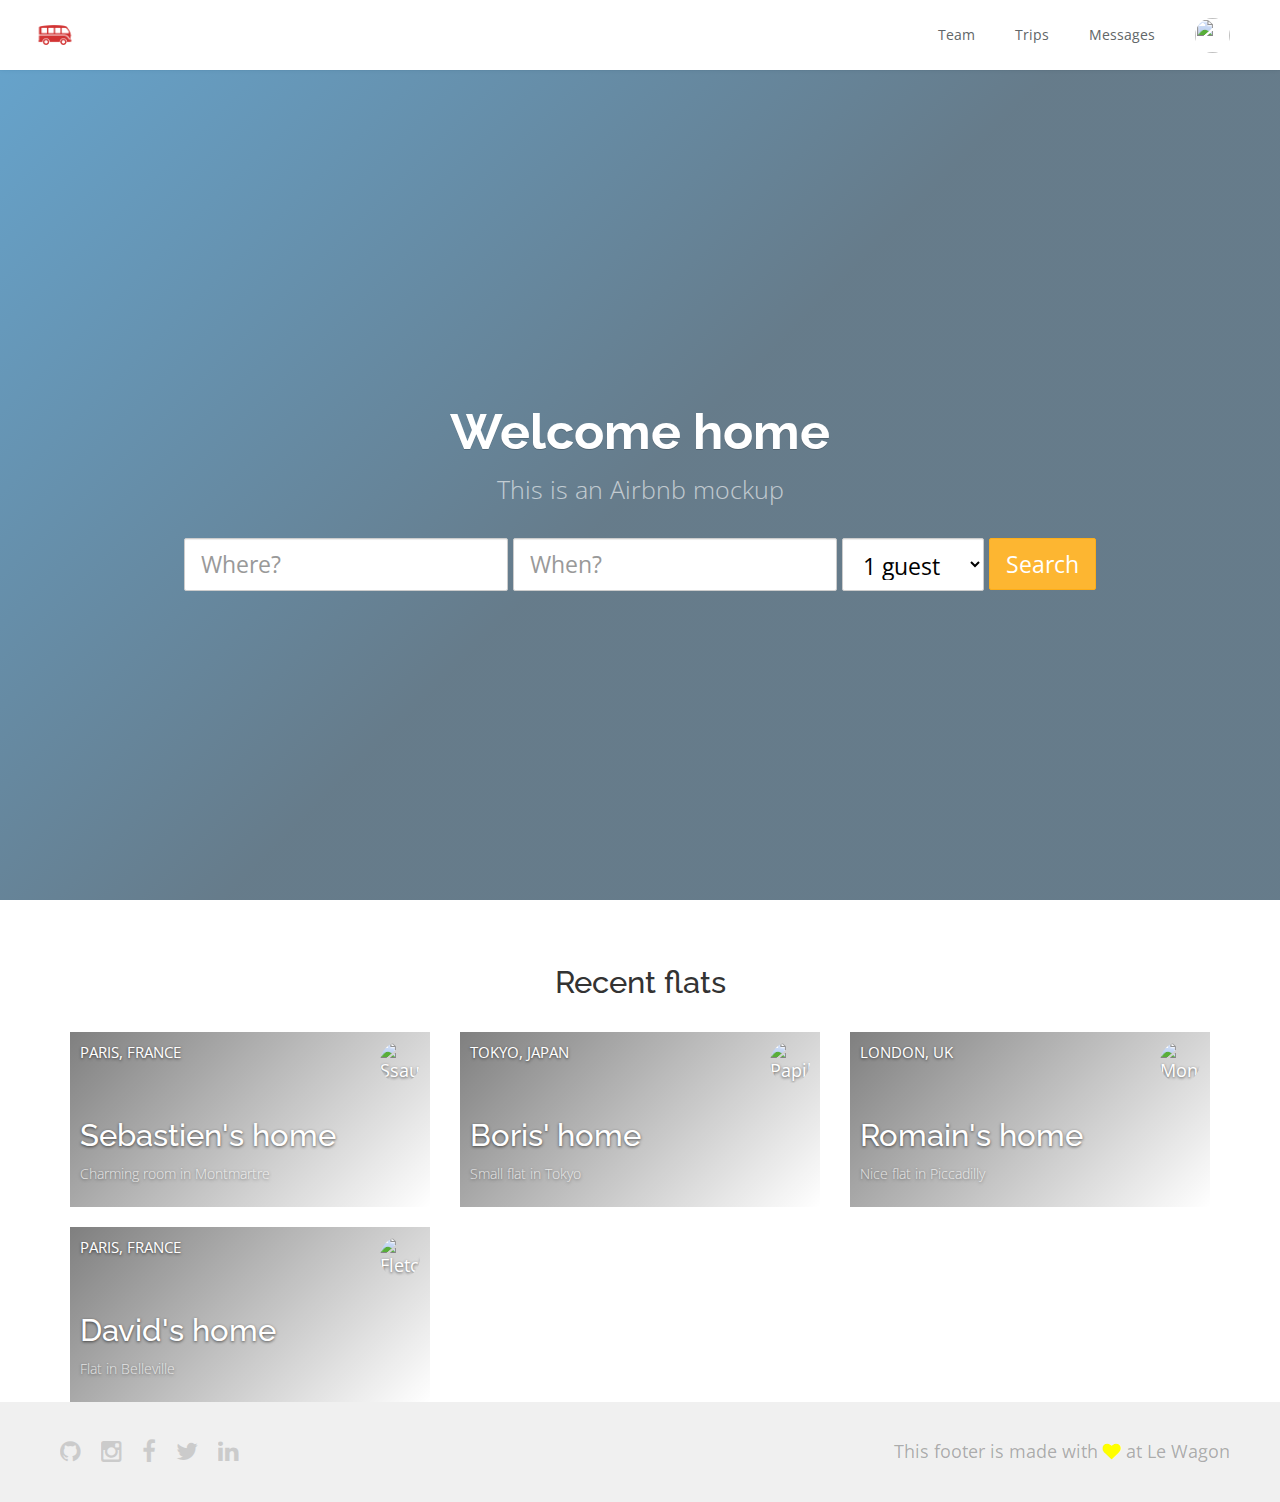
==== commit a337f823: "Automated commit at 2017-11-13 15:56:14 UTC by middleman-deploy 2.0.0-alpha" ====
--- a/index.html
+++ b/index.html
@@ -7,7 +7,7 @@
           content="width=device-width, initial-scale=1, shrink-to-fit=no">
     <!-- Use the title from a page's frontmatter if it has one -->
     <title>Le Wagon - Middleman</title>
-    <link href="stylesheets/application-5f1cc860.css" rel="stylesheet" />
+    <link href="stylesheets/application-9338687a.css" rel="stylesheet" />
     <script src="javascripts/application-93de88c9.js"></script>
     <link href="images/favicon-f15af148.png" rel="icon" type="image/png" />
   </head>
@@ -15,7 +15,7 @@
 
     <div class="navbar-wagon">
   <!-- Logo -->
-  <a href="index.html" class="navbar-wagon-brand">
+  <a href="../" class="navbar-wagon-brand">
     <img src="images/logo-acc9c0ec.png" id="logo" alt="Logo" />
   </a>
 
@@ -70,47 +70,55 @@
   </div>
 </div>
 
-<div class="container">
-  <h3 class="text-center">Recent flats</h3>
-  <div class="row">
-    <div class="col-xs-6 col-sm-4">
-      <div class="card" style="background-image: linear-gradient(rgba(0,0,0,0.3), rgba(0,0,0,0.2)), url('https://kitt.lewagon.com/placeholder/cities/paris');">
-        <div class="card-category">Popular</div>
-        <div class="card-description">
-          <h2>Le Wagon Paris</h2>
-          <p>Very cool city, the best</p>
+<div class="container" id="home-flats">
+  <h3 class= "text-center"> Recent flats</h3>
+    <div class="row">
+        <div class="col-xs-12 col-sm-6 col-md-4">
+          <div class="card" style="background-image: linear-gradient(-225deg, rgba(0,0,0,0.5) 0%, rgba(0,0,0,0) 100%), url('https://kitt.lewagon.com/placeholder/cities/paris');">
+          <div class="card-category">Paris, France</div>
+          <div class="card-description">
+            <h3>Sebastien's home</h3>
+            <p>Charming room in Montmartre</p>
+          </div>
+            <img src="https://kitt.lewagon.com/placeholder/users/ssaunier" class="card-user" alt="Ssaunier" />
+            <a href="flats/ssaunier.html" class="card-link"></a>
         </div>
-        <img class="card-user" src="https://kitt.lewagon.com/placeholder/users/tgenaitay">
-        <a class="card-link" href="#" ></a>
       </div>
-    </div>
-    <div class="col-xs-6 col-sm-4">
-      <div class="card" style="background-image: linear-gradient(rgba(0,0,0,0.3), rgba(0,0,0,0.2)), url('https://kitt.lewagon.com/placeholder/cities/shanghai');">
-        <div class="card-category">Popular</div>
-        <div class="card-description">
-          <h2>Le Wagon Shanghai</h2>
-          <p>Very cool city, the best</p>
+        <div class="col-xs-12 col-sm-6 col-md-4">
+          <div class="card" style="background-image: linear-gradient(-225deg, rgba(0,0,0,0.5) 0%, rgba(0,0,0,0) 100%), url('https://kitt.lewagon.com/placeholder/cities/tokyo');">
+          <div class="card-category">Tokyo, Japan</div>
+          <div class="card-description">
+            <h3>Boris' home</h3>
+            <p>Small flat in Tokyo</p>
+          </div>
+            <img src="https://kitt.lewagon.com/placeholder/users/papillard" class="card-user" alt="Papillard" />
+            <a href="flats/papillard.html" class="card-link"></a>
         </div>
-        <img class="card-user" src="https://kitt.lewagon.com/placeholder/users/tgenaitay">
-        <a class="card-link" href="#" ></a>
       </div>
-    </div>
-    <div class="col-xs-6 col-sm-4">
-      <div class="card" style="background-image: linear-gradient(rgba(0,0,0,0.3), rgba(0,0,0,0.2)), url('https://kitt.lewagon.com/placeholder/cities/london');">
-        <div class="card-category">Popular</div>
-        <div class="card-description">
-          <h2>Le Wagon Londres</h2>
-          <p>Very cool city, the best</p>
+        <div class="col-xs-12 col-sm-6 col-md-4">
+          <div class="card" style="background-image: linear-gradient(-225deg, rgba(0,0,0,0.5) 0%, rgba(0,0,0,0) 100%), url('https://kitt.lewagon.com/placeholder/cities/london');">
+          <div class="card-category">London, UK</div>
+          <div class="card-description">
+            <h3>Romain's home</h3>
+            <p>Nice flat in Piccadilly</p>
+          </div>
+            <img src="https://kitt.lewagon.com/placeholder/users/monsieurpaillard" class="card-user" alt="Monsieurpaillard" />
+            <a href="flats/monsieurpaillard.html" class="card-link"></a>
         </div>
-        <img class="card-user" src="https://kitt.lewagon.com/placeholder/users/tgenaitay">
-        <a class="card-link" href="#" ></a>
       </div>
-    </div>
+        <div class="col-xs-12 col-sm-6 col-md-4">
+          <div class="card" style="background-image: linear-gradient(-225deg, rgba(0,0,0,0.5) 0%, rgba(0,0,0,0) 100%), url('https://kitt.lewagon.com/placeholder/cities/paris');">
+          <div class="card-category">Paris, France</div>
+          <div class="card-description">
+            <h3>David's home</h3>
+            <p>Flat in Belleville</p>
+          </div>
+            <img src="https://kitt.lewagon.com/placeholder/users/fletchdav" class="card-user" alt="Fletchdav" />
+            <a href="flats/fletchdav.html" class="card-link"></a>
+        </div>
+      </div>
   </div>
 </div>
-
-
-
 
 
     <div class="footer">
--- a/stylesheets/application-9338687a.css
+++ b/stylesheets/application-9338687a.css
@@ -0,0 +1,8 @@
+@import url("https://fonts.googleapis.com/css?family=Open+Sans:400,300,700|Raleway:400,100,300,700,500");/*!
+ * Bootstrap v3.3.7 (http://getbootstrap.com)
+ * Copyright 2011-2016 Twitter, Inc.
+ * Licensed under MIT (https://github.com/twbs/bootstrap/blob/master/LICENSE)
+ *//*! normalize.css v3.0.3 | MIT License | github.com/necolas/normalize.css */html{font-family:sans-serif;-ms-text-size-adjust:100%;-webkit-text-size-adjust:100%}body{margin:0}article,aside,details,figcaption,figure,footer,header,hgroup,main,menu,nav,section,summary{display:block}audio,canvas,progress,video{display:inline-block;vertical-align:baseline}audio:not([controls]){display:none;height:0}[hidden],template{display:none}a{background-color:transparent}a:active,a:hover{outline:0}abbr[title]{border-bottom:1px dotted}b,strong{font-weight:bold}dfn{font-style:italic}h1{font-size:2em;margin:0.67em 0}mark{background:#ff0;color:#000}small{font-size:80%}sub,sup{font-size:75%;line-height:0;position:relative;vertical-align:baseline}sup{top:-0.5em}sub{bottom:-0.25em}img{border:0}svg:not(:root){overflow:hidden}figure{margin:1em 40px}hr{-webkit-box-sizing:content-box;box-sizing:content-box;height:0}pre{overflow:auto}code,kbd,pre,samp{font-family:monospace, monospace;font-size:1em}button,input,optgroup,select,textarea{color:inherit;font:inherit;margin:0}button{overflow:visible}button,select{text-transform:none}button,html input[type="button"],input[type="reset"],input[type="submit"]{-webkit-appearance:button;cursor:pointer}button[disabled],html input[disabled]{cursor:default}button::-moz-focus-inner,input::-moz-focus-inner{border:0;padding:0}input{line-height:normal}input[type="checkbox"],input[type="radio"]{-webkit-box-sizing:border-box;box-sizing:border-box;padding:0}input[type="number"]::-webkit-inner-spin-button,input[type="number"]::-webkit-outer-spin-button{height:auto}input[type="search"]{-webkit-appearance:textfield;-webkit-box-sizing:content-box;box-sizing:content-box}input[type="search"]::-webkit-search-cancel-button,input[type="search"]::-webkit-search-decoration{-webkit-appearance:none}fieldset{border:1px solid #c0c0c0;margin:0 2px;padding:0.35em 0.625em 0.75em}legend{border:0;padding:0}textarea{overflow:auto}optgroup{font-weight:bold}table{border-collapse:collapse;border-spacing:0}td,th{padding:0}/*! Source: https://github.com/h5bp/html5-boilerplate/blob/master/src/css/main.css */@media print{*,*:before,*:after{background:transparent !important;color:#000 !important;-webkit-box-shadow:none !important;box-shadow:none !important;text-shadow:none !important}a,a:visited{text-decoration:underline}a[href]:after{content:" (" attr(href) ")"}abbr[title]:after{content:" (" attr(title) ")"}a[href^="#"]:after,a[href^="javascript:"]:after{content:""}pre,blockquote{border:1px solid #999;page-break-inside:avoid}thead{display:table-header-group}tr,img{page-break-inside:avoid}img{max-width:100% !important}p,h2,h3{orphans:3;widows:3}h2,h3{page-break-after:avoid}.navbar{display:none}.btn>.caret,.dropup>.btn>.caret{border-top-color:#000 !important}.label{border:1px solid #000}.table{border-collapse:collapse !important}.table td,.table th{background-color:#fff !important}.table-bordered th,.table-bordered td{border:1px solid #ddd !important}}@font-face{font-family:'Glyphicons Halflings';src:url("../assets/bootstrap/glyphicons-halflings-regular-86b6f62b.eot");src:url("../assets/bootstrap/glyphicons-halflings-regular-86b6f62b.eot?#iefix") format("embedded-opentype"),url("../assets/bootstrap/glyphicons-halflings-regular-ca35b697.woff2") format("woff2"),url("../assets/bootstrap/glyphicons-halflings-regular-278e49a8.woff") format("woff"),url("../assets/bootstrap/glyphicons-halflings-regular-44bc1850.ttf") format("truetype"),url("../assets/bootstrap/glyphicons-halflings-regular-de51a849.svg#glyphicons_halflingsregular") format("svg")}.glyphicon{position:relative;top:1px;display:inline-block;font-family:'Glyphicons Halflings';font-style:normal;font-weight:normal;line-height:1;-webkit-font-smoothing:antialiased;-moz-osx-font-smoothing:grayscale}.glyphicon-asterisk:before{content:"\002a"}.glyphicon-plus:before{content:"\002b"}.glyphicon-euro:before,.glyphicon-eur:before{content:"\20ac"}.glyphicon-minus:before{content:"\2212"}.glyphicon-cloud:before{content:"\2601"}.glyphicon-envelope:before{content:"\2709"}.glyphicon-pencil:before{content:"\270f"}.glyphicon-glass:before{content:"\e001"}.glyphicon-music:before{content:"\e002"}.glyphicon-search:before{content:"\e003"}.glyphicon-heart:before{content:"\e005"}.glyphicon-star:before{content:"\e006"}.glyphicon-star-empty:before{content:"\e007"}.glyphicon-user:before{content:"\e008"}.glyphicon-film:before{content:"\e009"}.glyphicon-th-large:before{content:"\e010"}.glyphicon-th:before{content:"\e011"}.glyphicon-th-list:before{content:"\e012"}.glyphicon-ok:before{content:"\e013"}.glyphicon-remove:before{content:"\e014"}.glyphicon-zoom-in:before{content:"\e015"}.glyphicon-zoom-out:before{content:"\e016"}.glyphicon-off:before{content:"\e017"}.glyphicon-signal:before{content:"\e018"}.glyphicon-cog:before{content:"\e019"}.glyphicon-trash:before{content:"\e020"}.glyphicon-home:before{content:"\e021"}.glyphicon-file:before{content:"\e022"}.glyphicon-time:before{content:"\e023"}.glyphicon-road:before{content:"\e024"}.glyphicon-download-alt:before{content:"\e025"}.glyphicon-download:before{content:"\e026"}.glyphicon-upload:before{content:"\e027"}.glyphicon-inbox:before{content:"\e028"}.glyphicon-play-circle:before{content:"\e029"}.glyphicon-repeat:before{content:"\e030"}.glyphicon-refresh:before{content:"\e031"}.glyphicon-list-alt:before{content:"\e032"}.glyphicon-lock:before{content:"\e033"}.glyphicon-flag:before{content:"\e034"}.glyphicon-headphones:before{content:"\e035"}.glyphicon-volume-off:before{content:"\e036"}.glyphicon-volume-down:before{content:"\e037"}.glyphicon-volume-up:before{content:"\e038"}.glyphicon-qrcode:before{content:"\e039"}.glyphicon-barcode:before{content:"\e040"}.glyphicon-tag:before{content:"\e041"}.glyphicon-tags:before{content:"\e042"}.glyphicon-book:before{content:"\e043"}.glyphicon-bookmark:before{content:"\e044"}.glyphicon-print:before{content:"\e045"}.glyphicon-camera:before{content:"\e046"}.glyphicon-font:before{content:"\e047"}.glyphicon-bold:before{content:"\e048"}.glyphicon-italic:before{content:"\e049"}.glyphicon-text-height:before{content:"\e050"}.glyphicon-text-width:before{content:"\e051"}.glyphicon-align-left:before{content:"\e052"}.glyphicon-align-center:before{content:"\e053"}.glyphicon-align-right:before{content:"\e054"}.glyphicon-align-justify:before{content:"\e055"}.glyphicon-list:before{content:"\e056"}.glyphicon-indent-left:before{content:"\e057"}.glyphicon-indent-right:before{content:"\e058"}.glyphicon-facetime-video:before{content:"\e059"}.glyphicon-picture:before{content:"\e060"}.glyphicon-map-marker:before{content:"\e062"}.glyphicon-adjust:before{content:"\e063"}.glyphicon-tint:before{content:"\e064"}.glyphicon-edit:before{content:"\e065"}.glyphicon-share:before{content:"\e066"}.glyphicon-check:before{content:"\e067"}.glyphicon-move:before{content:"\e068"}.glyphicon-step-backward:before{content:"\e069"}.glyphicon-fast-backward:before{content:"\e070"}.glyphicon-backward:before{content:"\e071"}.glyphicon-play:before{content:"\e072"}.glyphicon-pause:before{content:"\e073"}.glyphicon-stop:before{content:"\e074"}.glyphicon-forward:before{content:"\e075"}.glyphicon-fast-forward:before{content:"\e076"}.glyphicon-step-forward:before{content:"\e077"}.glyphicon-eject:before{content:"\e078"}.glyphicon-chevron-left:before{content:"\e079"}.glyphicon-chevron-right:before{content:"\e080"}.glyphicon-plus-sign:before{content:"\e081"}.glyphicon-minus-sign:before{content:"\e082"}.glyphicon-remove-sign:before{content:"\e083"}.glyphicon-ok-sign:before{content:"\e084"}.glyphicon-question-sign:before{content:"\e085"}.glyphicon-info-sign:before{content:"\e086"}.glyphicon-screenshot:before{content:"\e087"}.glyphicon-remove-circle:before{content:"\e088"}.glyphicon-ok-circle:before{content:"\e089"}.glyphicon-ban-circle:before{content:"\e090"}.glyphicon-arrow-left:before{content:"\e091"}.glyphicon-arrow-right:before{content:"\e092"}.glyphicon-arrow-up:before{content:"\e093"}.glyphicon-arrow-down:before{content:"\e094"}.glyphicon-share-alt:before{content:"\e095"}.glyphicon-resize-full:before{content:"\e096"}.glyphicon-resize-small:before{content:"\e097"}.glyphicon-exclamation-sign:before{content:"\e101"}.glyphicon-gift:before{content:"\e102"}.glyphicon-leaf:before{content:"\e103"}.glyphicon-fire:before{content:"\e104"}.glyphicon-eye-open:before{content:"\e105"}.glyphicon-eye-close:before{content:"\e106"}.glyphicon-warning-sign:before{content:"\e107"}.glyphicon-plane:before{content:"\e108"}.glyphicon-calendar:before{content:"\e109"}.glyphicon-random:before{content:"\e110"}.glyphicon-comment:before{content:"\e111"}.glyphicon-magnet:before{content:"\e112"}.glyphicon-chevron-up:before{content:"\e113"}.glyphicon-chevron-down:before{content:"\e114"}.glyphicon-retweet:before{content:"\e115"}.glyphicon-shopping-cart:before{content:"\e116"}.glyphicon-folder-close:before{content:"\e117"}.glyphicon-folder-open:before{content:"\e118"}.glyphicon-resize-vertical:before{content:"\e119"}.glyphicon-resize-horizontal:before{content:"\e120"}.glyphicon-hdd:before{content:"\e121"}.glyphicon-bullhorn:before{content:"\e122"}.glyphicon-bell:before{content:"\e123"}.glyphicon-certificate:before{content:"\e124"}.glyphicon-thumbs-up:before{content:"\e125"}.glyphicon-thumbs-down:before{content:"\e126"}.glyphicon-hand-right:before{content:"\e127"}.glyphicon-hand-left:before{content:"\e128"}.glyphicon-hand-up:before{content:"\e129"}.glyphicon-hand-down:before{content:"\e130"}.glyphicon-circle-arrow-right:before{content:"\e131"}.glyphicon-circle-arrow-left:before{content:"\e132"}.glyphicon-circle-arrow-up:before{content:"\e133"}.glyphicon-circle-arrow-down:before{content:"\e134"}.glyphicon-globe:before{content:"\e135"}.glyphicon-wrench:before{content:"\e136"}.glyphicon-tasks:before{content:"\e137"}.glyphicon-filter:before{content:"\e138"}.glyphicon-briefcase:before{content:"\e139"}.glyphicon-fullscreen:before{content:"\e140"}.glyphicon-dashboard:before{content:"\e141"}.glyphicon-paperclip:before{content:"\e142"}.glyphicon-heart-empty:before{content:"\e143"}.glyphicon-link:before{content:"\e144"}.glyphicon-phone:before{content:"\e145"}.glyphicon-pushpin:before{content:"\e146"}.glyphicon-usd:before{content:"\e148"}.glyphicon-gbp:before{content:"\e149"}.glyphicon-sort:before{content:"\e150"}.glyphicon-sort-by-alphabet:before{content:"\e151"}.glyphicon-sort-by-alphabet-alt:before{content:"\e152"}.glyphicon-sort-by-order:before{content:"\e153"}.glyphicon-sort-by-order-alt:before{content:"\e154"}.glyphicon-sort-by-attributes:before{content:"\e155"}.glyphicon-sort-by-attributes-alt:before{content:"\e156"}.glyphicon-unchecked:before{content:"\e157"}.glyphicon-expand:before{content:"\e158"}.glyphicon-collapse-down:before{content:"\e159"}.glyphicon-collapse-up:before{content:"\e160"}.glyphicon-log-in:before{content:"\e161"}.glyphicon-flash:before{content:"\e162"}.glyphicon-log-out:before{content:"\e163"}.glyphicon-new-window:before{content:"\e164"}.glyphicon-record:before{content:"\e165"}.glyphicon-save:before{content:"\e166"}.glyphicon-open:before{content:"\e167"}.glyphicon-saved:before{content:"\e168"}.glyphicon-import:before{content:"\e169"}.glyphicon-export:before{content:"\e170"}.glyphicon-send:before{content:"\e171"}.glyphicon-floppy-disk:before{content:"\e172"}.glyphicon-floppy-saved:before{content:"\e173"}.glyphicon-floppy-remove:before{content:"\e174"}.glyphicon-floppy-save:before{content:"\e175"}.glyphicon-floppy-open:before{content:"\e176"}.glyphicon-credit-card:before{content:"\e177"}.glyphicon-transfer:before{content:"\e178"}.glyphicon-cutlery:before{content:"\e179"}.glyphicon-header:before{content:"\e180"}.glyphicon-compressed:before{content:"\e181"}.glyphicon-earphone:before{content:"\e182"}.glyphicon-phone-alt:before{content:"\e183"}.glyphicon-tower:before{content:"\e184"}.glyphicon-stats:before{content:"\e185"}.glyphicon-sd-video:before{content:"\e186"}.glyphicon-hd-video:before{content:"\e187"}.glyphicon-subtitles:before{content:"\e188"}.glyphicon-sound-stereo:before{content:"\e189"}.glyphicon-sound-dolby:before{content:"\e190"}.glyphicon-sound-5-1:before{content:"\e191"}.glyphicon-sound-6-1:before{content:"\e192"}.glyphicon-sound-7-1:before{content:"\e193"}.glyphicon-copyright-mark:before{content:"\e194"}.glyphicon-registration-mark:before{content:"\e195"}.glyphicon-cloud-download:before{content:"\e197"}.glyphicon-cloud-upload:before{content:"\e198"}.glyphicon-tree-conifer:before{content:"\e199"}.glyphicon-tree-deciduous:before{content:"\e200"}.glyphicon-cd:before{content:"\e201"}.glyphicon-save-file:before{content:"\e202"}.glyphicon-open-file:before{content:"\e203"}.glyphicon-level-up:before{content:"\e204"}.glyphicon-copy:before{content:"\e205"}.glyphicon-paste:before{content:"\e206"}.glyphicon-alert:before{content:"\e209"}.glyphicon-equalizer:before{content:"\e210"}.glyphicon-king:before{content:"\e211"}.glyphicon-queen:before{content:"\e212"}.glyphicon-pawn:before{content:"\e213"}.glyphicon-bishop:before{content:"\e214"}.glyphicon-knight:before{content:"\e215"}.glyphicon-baby-formula:before{content:"\e216"}.glyphicon-tent:before{content:"\26fa"}.glyphicon-blackboard:before{content:"\e218"}.glyphicon-bed:before{content:"\e219"}.glyphicon-apple:before{content:"\f8ff"}.glyphicon-erase:before{content:"\e221"}.glyphicon-hourglass:before{content:"\231b"}.glyphicon-lamp:before{content:"\e223"}.glyphicon-duplicate:before{content:"\e224"}.glyphicon-piggy-bank:before{content:"\e225"}.glyphicon-scissors:before{content:"\e226"}.glyphicon-bitcoin:before{content:"\e227"}.glyphicon-btc:before{content:"\e227"}.glyphicon-xbt:before{content:"\e227"}.glyphicon-yen:before{content:"\00a5"}.glyphicon-jpy:before{content:"\00a5"}.glyphicon-ruble:before{content:"\20bd"}.glyphicon-rub:before{content:"\20bd"}.glyphicon-scale:before{content:"\e230"}.glyphicon-ice-lolly:before{content:"\e231"}.glyphicon-ice-lolly-tasted:before{content:"\e232"}.glyphicon-education:before{content:"\e233"}.glyphicon-option-horizontal:before{content:"\e234"}.glyphicon-option-vertical:before{content:"\e235"}.glyphicon-menu-hamburger:before{content:"\e236"}.glyphicon-modal-window:before{content:"\e237"}.glyphicon-oil:before{content:"\e238"}.glyphicon-grain:before{content:"\e239"}.glyphicon-sunglasses:before{content:"\e240"}.glyphicon-text-size:before{content:"\e241"}.glyphicon-text-color:before{content:"\e242"}.glyphicon-text-background:before{content:"\e243"}.glyphicon-object-align-top:before{content:"\e244"}.glyphicon-object-align-bottom:before{content:"\e245"}.glyphicon-object-align-horizontal:before{content:"\e246"}.glyphicon-object-align-left:before{content:"\e247"}.glyphicon-object-align-vertical:before{content:"\e248"}.glyphicon-object-align-right:before{content:"\e249"}.glyphicon-triangle-right:before{content:"\e250"}.glyphicon-triangle-left:before{content:"\e251"}.glyphicon-triangle-bottom:before{content:"\e252"}.glyphicon-triangle-top:before{content:"\e253"}.glyphicon-console:before{content:"\e254"}.glyphicon-superscript:before{content:"\e255"}.glyphicon-subscript:before{content:"\e256"}.glyphicon-menu-left:before{content:"\e257"}.glyphicon-menu-right:before{content:"\e258"}.glyphicon-menu-down:before{content:"\e259"}.glyphicon-menu-up:before{content:"\e260"}*{-webkit-box-sizing:border-box;box-sizing:border-box}*:before,*:after{-webkit-box-sizing:border-box;box-sizing:border-box}html{font-size:10px;-webkit-tap-highlight-color:transparent}body{font-family:"Open Sans", "Helvetica", "sans-serif";font-size:18px;line-height:1.42857143;color:#333333;background-color:white}input,button,select,textarea{font-family:inherit;font-size:inherit;line-height:inherit}a{color:#FDB631;text-decoration:none}a:hover,a:focus{color:#df9202;text-decoration:underline}a:focus{outline:5px auto -webkit-focus-ring-color;outline-offset:-2px}figure{margin:0}img{vertical-align:middle}.img-responsive{display:block;max-width:100%;height:auto}.img-rounded{border-radius:2px}.img-thumbnail{padding:4px;line-height:1.42857143;background-color:white;border:1px solid #ddd;border-radius:2px;-webkit-transition:all 0.2s ease-in-out;transition:all 0.2s ease-in-out;display:inline-block;max-width:100%;height:auto}.img-circle{border-radius:50%}hr{margin-top:25px;margin-bottom:25px;border:0;border-top:1px solid #eeeeee}.sr-only{position:absolute;width:1px;height:1px;margin:-1px;padding:0;overflow:hidden;clip:rect(0, 0, 0, 0);border:0}.sr-only-focusable:active,.sr-only-focusable:focus{position:static;width:auto;height:auto;margin:0;overflow:visible;clip:auto}[role="button"]{cursor:pointer}h1,h2,h3,h4,h5,h6,.h1,.h2,.h3,.h4,.h5,.h6{font-family:"Raleway", "Helvetica", "sans-serif";font-weight:500;line-height:1.1;color:inherit}h1 small,h1 .small,h2 small,h2 .small,h3 small,h3 .small,h4 small,h4 .small,h5 small,h5 .small,h6 small,h6 .small,.h1 small,.h1 .small,.h2 small,.h2 .small,.h3 small,.h3 .small,.h4 small,.h4 .small,.h5 small,.h5 .small,.h6 small,.h6 .small{font-weight:normal;line-height:1;color:#777777}h1,.h1,h2,.h2,h3,.h3{margin-top:25px;margin-bottom:12.5px}h1 small,h1 .small,.h1 small,.h1 .small,h2 small,h2 .small,.h2 small,.h2 .small,h3 small,h3 .small,.h3 small,.h3 .small{font-size:65%}h4,.h4,h5,.h5,h6,.h6{margin-top:12.5px;margin-bottom:12.5px}h4 small,h4 .small,.h4 small,.h4 .small,h5 small,h5 .small,.h5 small,.h5 .small,h6 small,h6 .small,.h6 small,.h6 .small{font-size:75%}h1,.h1{font-size:46px}h2,.h2{font-size:38px}h3,.h3{font-size:31px}h4,.h4{font-size:23px}h5,.h5{font-size:18px}h6,.h6{font-size:16px}p{margin:0 0 12.5px}.lead{margin-bottom:25px;font-size:20px;font-weight:300;line-height:1.4}@media (min-width: 768px){.lead{font-size:27px}}small,.small{font-size:88%}mark,.mark{background-color:#fcf8e3;padding:.2em}.text-left{text-align:left}.text-right{text-align:right}.text-center{text-align:center}.text-justify{text-align:justify}.text-nowrap{white-space:nowrap}.text-lowercase{text-transform:lowercase}.text-uppercase,.initialism{text-transform:uppercase}.text-capitalize{text-transform:capitalize}.text-muted{color:#777777}.text-primary{color:#FDB631}a.text-primary:hover,a.text-primary:focus{color:#f9a302}.text-success{color:#3c763d}a.text-success:hover,a.text-success:focus{color:#2b542c}.text-info{color:#31708f}a.text-info:hover,a.text-info:focus{color:#245269}.text-warning{color:#8a6d3b}a.text-warning:hover,a.text-warning:focus{color:#66512c}.text-danger{color:#a94442}a.text-danger:hover,a.text-danger:focus{color:#843534}.bg-primary{color:#fff}.bg-primary{background-color:#FDB631}a.bg-primary:hover,a.bg-primary:focus{background-color:#f9a302}.bg-success{background-color:#dff0d8}a.bg-success:hover,a.bg-success:focus{background-color:#c1e2b3}.bg-info{background-color:#d9edf7}a.bg-info:hover,a.bg-info:focus{background-color:#afd9ee}.bg-warning{background-color:#fcf8e3}a.bg-warning:hover,a.bg-warning:focus{background-color:#f7ecb5}.bg-danger{background-color:#f2dede}a.bg-danger:hover,a.bg-danger:focus{background-color:#e4b9b9}.page-header{padding-bottom:11.5px;margin:50px 0 25px;border-bottom:1px solid #eeeeee}ul,ol{margin-top:0;margin-bottom:12.5px}ul ul,ul ol,ol ul,ol ol{margin-bottom:0}.list-unstyled{padding-left:0;list-style:none}.list-inline{padding-left:0;list-style:none;margin-left:-5px}.list-inline>li{display:inline-block;padding-left:5px;padding-right:5px}dl{margin-top:0;margin-bottom:25px}dt,dd{line-height:1.42857143}dt{font-weight:bold}dd{margin-left:0}.dl-horizontal dd:before,.dl-horizontal dd:after{content:" ";display:table}.dl-horizontal dd:after{clear:both}@media (min-width: 768px){.dl-horizontal dt{float:left;width:160px;clear:left;text-align:right;overflow:hidden;text-overflow:ellipsis;white-space:nowrap}.dl-horizontal dd{margin-left:180px}}abbr[title],abbr[data-original-title]{cursor:help;border-bottom:1px dotted #777777}.initialism{font-size:90%}blockquote{padding:12.5px 25px;margin:0 0 25px;font-size:22.5px;border-left:5px solid #eeeeee}blockquote p:last-child,blockquote ul:last-child,blockquote ol:last-child{margin-bottom:0}blockquote footer,blockquote small,blockquote .small{display:block;font-size:80%;line-height:1.42857143;color:#777777}blockquote footer:before,blockquote small:before,blockquote .small:before{content:'\2014 \00A0'}.blockquote-reverse,blockquote.pull-right{padding-right:15px;padding-left:0;border-right:5px solid #eeeeee;border-left:0;text-align:right}.blockquote-reverse footer:before,.blockquote-reverse small:before,.blockquote-reverse .small:before,blockquote.pull-right footer:before,blockquote.pull-right small:before,blockquote.pull-right .small:before{content:''}.blockquote-reverse footer:after,.blockquote-reverse small:after,.blockquote-reverse .small:after,blockquote.pull-right footer:after,blockquote.pull-right small:after,blockquote.pull-right .small:after{content:'\00A0 \2014'}address{margin-bottom:25px;font-style:normal;line-height:1.42857143}code,kbd,pre,samp{font-family:Menlo, Monaco, Consolas, "Courier New", monospace}code{padding:2px 4px;font-size:90%;color:#c7254e;background-color:#f9f2f4;border-radius:2px}kbd{padding:2px 4px;font-size:90%;color:#fff;background-color:#333;border-radius:2px;-webkit-box-shadow:inset 0 -1px 0 rgba(0,0,0,0.25);box-shadow:inset 0 -1px 0 rgba(0,0,0,0.25)}kbd kbd{padding:0;font-size:100%;font-weight:bold;-webkit-box-shadow:none;box-shadow:none}pre{display:block;padding:12px;margin:0 0 12.5px;font-size:17px;line-height:1.42857143;word-break:break-all;word-wrap:break-word;color:#333333;background-color:#f5f5f5;border:1px solid #ccc;border-radius:2px}pre code{padding:0;font-size:inherit;color:inherit;white-space:pre-wrap;background-color:transparent;border-radius:0}.pre-scrollable{max-height:340px;overflow-y:scroll}.container{margin-right:auto;margin-left:auto;padding-left:15px;padding-right:15px}.container:before,.container:after{content:" ";display:table}.container:after{clear:both}@media (min-width: 768px){.container{width:750px}}@media (min-width: 992px){.container{width:970px}}@media (min-width: 1200px){.container{width:1170px}}.container-fluid{margin-right:auto;margin-left:auto;padding-left:15px;padding-right:15px}.container-fluid:before,.container-fluid:after{content:" ";display:table}.container-fluid:after{clear:both}.row{margin-left:-15px;margin-right:-15px}.row:before,.row:after{content:" ";display:table}.row:after{clear:both}.col-xs-1,.col-sm-1,.col-md-1,.col-lg-1,.col-xs-2,.col-sm-2,.col-md-2,.col-lg-2,.col-xs-3,.col-sm-3,.col-md-3,.col-lg-3,.col-xs-4,.col-sm-4,.col-md-4,.col-lg-4,.col-xs-5,.col-sm-5,.col-md-5,.col-lg-5,.col-xs-6,.col-sm-6,.col-md-6,.col-lg-6,.col-xs-7,.col-sm-7,.col-md-7,.col-lg-7,.col-xs-8,.col-sm-8,.col-md-8,.col-lg-8,.col-xs-9,.col-sm-9,.col-md-9,.col-lg-9,.col-xs-10,.col-sm-10,.col-md-10,.col-lg-10,.col-xs-11,.col-sm-11,.col-md-11,.col-lg-11,.col-xs-12,.col-sm-12,.col-md-12,.col-lg-12{position:relative;min-height:1px;padding-left:15px;padding-right:15px}.col-xs-1,.col-xs-2,.col-xs-3,.col-xs-4,.col-xs-5,.col-xs-6,.col-xs-7,.col-xs-8,.col-xs-9,.col-xs-10,.col-xs-11,.col-xs-12{float:left}.col-xs-1{width:8.33333333%}.col-xs-2{width:16.66666667%}.col-xs-3{width:25%}.col-xs-4{width:33.33333333%}.col-xs-5{width:41.66666667%}.col-xs-6{width:50%}.col-xs-7{width:58.33333333%}.col-xs-8{width:66.66666667%}.col-xs-9{width:75%}.col-xs-10{width:83.33333333%}.col-xs-11{width:91.66666667%}.col-xs-12{width:100%}.col-xs-pull-0{right:auto}.col-xs-pull-1{right:8.33333333%}.col-xs-pull-2{right:16.66666667%}.col-xs-pull-3{right:25%}.col-xs-pull-4{right:33.33333333%}.col-xs-pull-5{right:41.66666667%}.col-xs-pull-6{right:50%}.col-xs-pull-7{right:58.33333333%}.col-xs-pull-8{right:66.66666667%}.col-xs-pull-9{right:75%}.col-xs-pull-10{right:83.33333333%}.col-xs-pull-11{right:91.66666667%}.col-xs-pull-12{right:100%}.col-xs-push-0{left:auto}.col-xs-push-1{left:8.33333333%}.col-xs-push-2{left:16.66666667%}.col-xs-push-3{left:25%}.col-xs-push-4{left:33.33333333%}.col-xs-push-5{left:41.66666667%}.col-xs-push-6{left:50%}.col-xs-push-7{left:58.33333333%}.col-xs-push-8{left:66.66666667%}.col-xs-push-9{left:75%}.col-xs-push-10{left:83.33333333%}.col-xs-push-11{left:91.66666667%}.col-xs-push-12{left:100%}.col-xs-offset-0{margin-left:0%}.col-xs-offset-1{margin-left:8.33333333%}.col-xs-offset-2{margin-left:16.66666667%}.col-xs-offset-3{margin-left:25%}.col-xs-offset-4{margin-left:33.33333333%}.col-xs-offset-5{margin-left:41.66666667%}.col-xs-offset-6{margin-left:50%}.col-xs-offset-7{margin-left:58.33333333%}.col-xs-offset-8{margin-left:66.66666667%}.col-xs-offset-9{margin-left:75%}.col-xs-offset-10{margin-left:83.33333333%}.col-xs-offset-11{margin-left:91.66666667%}.col-xs-offset-12{margin-left:100%}@media (min-width: 768px){.col-sm-1,.col-sm-2,.col-sm-3,.col-sm-4,.col-sm-5,.col-sm-6,.col-sm-7,.col-sm-8,.col-sm-9,.col-sm-10,.col-sm-11,.col-sm-12{float:left}.col-sm-1{width:8.33333333%}.col-sm-2{width:16.66666667%}.col-sm-3{width:25%}.col-sm-4{width:33.33333333%}.col-sm-5{width:41.66666667%}.col-sm-6{width:50%}.col-sm-7{width:58.33333333%}.col-sm-8{width:66.66666667%}.col-sm-9{width:75%}.col-sm-10{width:83.33333333%}.col-sm-11{width:91.66666667%}.col-sm-12{width:100%}.col-sm-pull-0{right:auto}.col-sm-pull-1{right:8.33333333%}.col-sm-pull-2{right:16.66666667%}.col-sm-pull-3{right:25%}.col-sm-pull-4{right:33.33333333%}.col-sm-pull-5{right:41.66666667%}.col-sm-pull-6{right:50%}.col-sm-pull-7{right:58.33333333%}.col-sm-pull-8{right:66.66666667%}.col-sm-pull-9{right:75%}.col-sm-pull-10{right:83.33333333%}.col-sm-pull-11{right:91.66666667%}.col-sm-pull-12{right:100%}.col-sm-push-0{left:auto}.col-sm-push-1{left:8.33333333%}.col-sm-push-2{left:16.66666667%}.col-sm-push-3{left:25%}.col-sm-push-4{left:33.33333333%}.col-sm-push-5{left:41.66666667%}.col-sm-push-6{left:50%}.col-sm-push-7{left:58.33333333%}.col-sm-push-8{left:66.66666667%}.col-sm-push-9{left:75%}.col-sm-push-10{left:83.33333333%}.col-sm-push-11{left:91.66666667%}.col-sm-push-12{left:100%}.col-sm-offset-0{margin-left:0%}.col-sm-offset-1{margin-left:8.33333333%}.col-sm-offset-2{margin-left:16.66666667%}.col-sm-offset-3{margin-left:25%}.col-sm-offset-4{margin-left:33.33333333%}.col-sm-offset-5{margin-left:41.66666667%}.col-sm-offset-6{margin-left:50%}.col-sm-offset-7{margin-left:58.33333333%}.col-sm-offset-8{margin-left:66.66666667%}.col-sm-offset-9{margin-left:75%}.col-sm-offset-10{margin-left:83.33333333%}.col-sm-offset-11{margin-left:91.66666667%}.col-sm-offset-12{margin-left:100%}}@media (min-width: 992px){.col-md-1,.col-md-2,.col-md-3,.col-md-4,.col-md-5,.col-md-6,.col-md-7,.col-md-8,.col-md-9,.col-md-10,.col-md-11,.col-md-12{float:left}.col-md-1{width:8.33333333%}.col-md-2{width:16.66666667%}.col-md-3{width:25%}.col-md-4{width:33.33333333%}.col-md-5{width:41.66666667%}.col-md-6{width:50%}.col-md-7{width:58.33333333%}.col-md-8{width:66.66666667%}.col-md-9{width:75%}.col-md-10{width:83.33333333%}.col-md-11{width:91.66666667%}.col-md-12{width:100%}.col-md-pull-0{right:auto}.col-md-pull-1{right:8.33333333%}.col-md-pull-2{right:16.66666667%}.col-md-pull-3{right:25%}.col-md-pull-4{right:33.33333333%}.col-md-pull-5{right:41.66666667%}.col-md-pull-6{right:50%}.col-md-pull-7{right:58.33333333%}.col-md-pull-8{right:66.66666667%}.col-md-pull-9{right:75%}.col-md-pull-10{right:83.33333333%}.col-md-pull-11{right:91.66666667%}.col-md-pull-12{right:100%}.col-md-push-0{left:auto}.col-md-push-1{left:8.33333333%}.col-md-push-2{left:16.66666667%}.col-md-push-3{left:25%}.col-md-push-4{left:33.33333333%}.col-md-push-5{left:41.66666667%}.col-md-push-6{left:50%}.col-md-push-7{left:58.33333333%}.col-md-push-8{left:66.66666667%}.col-md-push-9{left:75%}.col-md-push-10{left:83.33333333%}.col-md-push-11{left:91.66666667%}.col-md-push-12{left:100%}.col-md-offset-0{margin-left:0%}.col-md-offset-1{margin-left:8.33333333%}.col-md-offset-2{margin-left:16.66666667%}.col-md-offset-3{margin-left:25%}.col-md-offset-4{margin-left:33.33333333%}.col-md-offset-5{margin-left:41.66666667%}.col-md-offset-6{margin-left:50%}.col-md-offset-7{margin-left:58.33333333%}.col-md-offset-8{margin-left:66.66666667%}.col-md-offset-9{margin-left:75%}.col-md-offset-10{margin-left:83.33333333%}.col-md-offset-11{margin-left:91.66666667%}.col-md-offset-12{margin-left:100%}}@media (min-width: 1200px){.col-lg-1,.col-lg-2,.col-lg-3,.col-lg-4,.col-lg-5,.col-lg-6,.col-lg-7,.col-lg-8,.col-lg-9,.col-lg-10,.col-lg-11,.col-lg-12{float:left}.col-lg-1{width:8.33333333%}.col-lg-2{width:16.66666667%}.col-lg-3{width:25%}.col-lg-4{width:33.33333333%}.col-lg-5{width:41.66666667%}.col-lg-6{width:50%}.col-lg-7{width:58.33333333%}.col-lg-8{width:66.66666667%}.col-lg-9{width:75%}.col-lg-10{width:83.33333333%}.col-lg-11{width:91.66666667%}.col-lg-12{width:100%}.col-lg-pull-0{right:auto}.col-lg-pull-1{right:8.33333333%}.col-lg-pull-2{right:16.66666667%}.col-lg-pull-3{right:25%}.col-lg-pull-4{right:33.33333333%}.col-lg-pull-5{right:41.66666667%}.col-lg-pull-6{right:50%}.col-lg-pull-7{right:58.33333333%}.col-lg-pull-8{right:66.66666667%}.col-lg-pull-9{right:75%}.col-lg-pull-10{right:83.33333333%}.col-lg-pull-11{right:91.66666667%}.col-lg-pull-12{right:100%}.col-lg-push-0{left:auto}.col-lg-push-1{left:8.33333333%}.col-lg-push-2{left:16.66666667%}.col-lg-push-3{left:25%}.col-lg-push-4{left:33.33333333%}.col-lg-push-5{left:41.66666667%}.col-lg-push-6{left:50%}.col-lg-push-7{left:58.33333333%}.col-lg-push-8{left:66.66666667%}.col-lg-push-9{left:75%}.col-lg-push-10{left:83.33333333%}.col-lg-push-11{left:91.66666667%}.col-lg-push-12{left:100%}.col-lg-offset-0{margin-left:0%}.col-lg-offset-1{margin-left:8.33333333%}.col-lg-offset-2{margin-left:16.66666667%}.col-lg-offset-3{margin-left:25%}.col-lg-offset-4{margin-left:33.33333333%}.col-lg-offset-5{margin-left:41.66666667%}.col-lg-offset-6{margin-left:50%}.col-lg-offset-7{margin-left:58.33333333%}.col-lg-offset-8{margin-left:66.66666667%}.col-lg-offset-9{margin-left:75%}.col-lg-offset-10{margin-left:83.33333333%}.col-lg-offset-11{margin-left:91.66666667%}.col-lg-offset-12{margin-left:100%}}table{background-color:transparent}caption{padding-top:8px;padding-bottom:8px;color:#777777;text-align:left}th{text-align:left}.table{width:100%;max-width:100%;margin-bottom:25px}.table>thead>tr>th,.table>thead>tr>td,.table>tbody>tr>th,.table>tbody>tr>td,.table>tfoot>tr>th,.table>tfoot>tr>td{padding:8px;line-height:1.42857143;vertical-align:top;border-top:1px solid #ddd}.table>thead>tr>th{vertical-align:bottom;border-bottom:2px solid #ddd}.table>caption+thead>tr:first-child>th,.table>caption+thead>tr:first-child>td,.table>colgroup+thead>tr:first-child>th,.table>colgroup+thead>tr:first-child>td,.table>thead:first-child>tr:first-child>th,.table>thead:first-child>tr:first-child>td{border-top:0}.table>tbody+tbody{border-top:2px solid #ddd}.table .table{background-color:white}.table-condensed>thead>tr>th,.table-condensed>thead>tr>td,.table-condensed>tbody>tr>th,.table-condensed>tbody>tr>td,.table-condensed>tfoot>tr>th,.table-condensed>tfoot>tr>td{padding:5px}.table-bordered{border:1px solid #ddd}.table-bordered>thead>tr>th,.table-bordered>thead>tr>td,.table-bordered>tbody>tr>th,.table-bordered>tbody>tr>td,.table-bordered>tfoot>tr>th,.table-bordered>tfoot>tr>td{border:1px solid #ddd}.table-bordered>thead>tr>th,.table-bordered>thead>tr>td{border-bottom-width:2px}.table-striped>tbody>tr:nth-of-type(odd){background-color:#f9f9f9}.table-hover>tbody>tr:hover{background-color:#f5f5f5}table col[class*="col-"]{position:static;float:none;display:table-column}table td[class*="col-"],table th[class*="col-"]{position:static;float:none;display:table-cell}.table>thead>tr>td.active,.table>thead>tr>th.active,.table>thead>tr.active>td,.table>thead>tr.active>th,.table>tbody>tr>td.active,.table>tbody>tr>th.active,.table>tbody>tr.active>td,.table>tbody>tr.active>th,.table>tfoot>tr>td.active,.table>tfoot>tr>th.active,.table>tfoot>tr.active>td,.table>tfoot>tr.active>th{background-color:#f5f5f5}.table-hover>tbody>tr>td.active:hover,.table-hover>tbody>tr>th.active:hover,.table-hover>tbody>tr.active:hover>td,.table-hover>tbody>tr:hover>.active,.table-hover>tbody>tr.active:hover>th{background-color:#e8e8e8}.table>thead>tr>td.success,.table>thead>tr>th.success,.table>thead>tr.success>td,.table>thead>tr.success>th,.table>tbody>tr>td.success,.table>tbody>tr>th.success,.table>tbody>tr.success>td,.table>tbody>tr.success>th,.table>tfoot>tr>td.success,.table>tfoot>tr>th.success,.table>tfoot>tr.success>td,.table>tfoot>tr.success>th{background-color:#dff0d8}.table-hover>tbody>tr>td.success:hover,.table-hover>tbody>tr>th.success:hover,.table-hover>tbody>tr.success:hover>td,.table-hover>tbody>tr:hover>.success,.table-hover>tbody>tr.success:hover>th{background-color:#d0e9c6}.table>thead>tr>td.info,.table>thead>tr>th.info,.table>thead>tr.info>td,.table>thead>tr.info>th,.table>tbody>tr>td.info,.table>tbody>tr>th.info,.table>tbody>tr.info>td,.table>tbody>tr.info>th,.table>tfoot>tr>td.info,.table>tfoot>tr>th.info,.table>tfoot>tr.info>td,.table>tfoot>tr.info>th{background-color:#d9edf7}.table-hover>tbody>tr>td.info:hover,.table-hover>tbody>tr>th.info:hover,.table-hover>tbody>tr.info:hover>td,.table-hover>tbody>tr:hover>.info,.table-hover>tbody>tr.info:hover>th{background-color:#c4e3f3}.table>thead>tr>td.warning,.table>thead>tr>th.warning,.table>thead>tr.warning>td,.table>thead>tr.warning>th,.table>tbody>tr>td.warning,.table>tbody>tr>th.warning,.table>tbody>tr.warning>td,.table>tbody>tr.warning>th,.table>tfoot>tr>td.warning,.table>tfoot>tr>th.warning,.table>tfoot>tr.warning>td,.table>tfoot>tr.warning>th{background-color:#fcf8e3}.table-hover>tbody>tr>td.warning:hover,.table-hover>tbody>tr>th.warning:hover,.table-hover>tbody>tr.warning:hover>td,.table-hover>tbody>tr:hover>.warning,.table-hover>tbody>tr.warning:hover>th{background-color:#faf2cc}.table>thead>tr>td.danger,.table>thead>tr>th.danger,.table>thead>tr.danger>td,.table>thead>tr.danger>th,.table>tbody>tr>td.danger,.table>tbody>tr>th.danger,.table>tbody>tr.danger>td,.table>tbody>tr.danger>th,.table>tfoot>tr>td.danger,.table>tfoot>tr>th.danger,.table>tfoot>tr.danger>td,.table>tfoot>tr.danger>th{background-color:#f2dede}.table-hover>tbody>tr>td.danger:hover,.table-hover>tbody>tr>th.danger:hover,.table-hover>tbody>tr.danger:hover>td,.table-hover>tbody>tr:hover>.danger,.table-hover>tbody>tr.danger:hover>th{background-color:#ebcccc}.table-responsive{overflow-x:auto;min-height:0.01%}@media screen and (max-width: 767px){.table-responsive{width:100%;margin-bottom:18.75px;overflow-y:hidden;-ms-overflow-style:-ms-autohiding-scrollbar;border:1px solid #ddd}.table-responsive>.table{margin-bottom:0}.table-responsive>.table>thead>tr>th,.table-responsive>.table>thead>tr>td,.table-responsive>.table>tbody>tr>th,.table-responsive>.table>tbody>tr>td,.table-responsive>.table>tfoot>tr>th,.table-responsive>.table>tfoot>tr>td{white-space:nowrap}.table-responsive>.table-bordered{border:0}.table-responsive>.table-bordered>thead>tr>th:first-child,.table-responsive>.table-bordered>thead>tr>td:first-child,.table-responsive>.table-bordered>tbody>tr>th:first-child,.table-responsive>.table-bordered>tbody>tr>td:first-child,.table-responsive>.table-bordered>tfoot>tr>th:first-child,.table-responsive>.table-bordered>tfoot>tr>td:first-child{border-left:0}.table-responsive>.table-bordered>thead>tr>th:last-child,.table-responsive>.table-bordered>thead>tr>td:last-child,.table-responsive>.table-bordered>tbody>tr>th:last-child,.table-responsive>.table-bordered>tbody>tr>td:last-child,.table-responsive>.table-bordered>tfoot>tr>th:last-child,.table-responsive>.table-bordered>tfoot>tr>td:last-child{border-right:0}.table-responsive>.table-bordered>tbody>tr:last-child>th,.table-responsive>.table-bordered>tbody>tr:last-child>td,.table-responsive>.table-bordered>tfoot>tr:last-child>th,.table-responsive>.table-bordered>tfoot>tr:last-child>td{border-bottom:0}}fieldset{padding:0;margin:0;border:0;min-width:0}legend{display:block;width:100%;padding:0;margin-bottom:25px;font-size:27px;line-height:inherit;color:#333333;border:0;border-bottom:1px solid #e5e5e5}label{display:inline-block;max-width:100%;margin-bottom:5px;font-weight:bold}input[type="search"]{-webkit-box-sizing:border-box;box-sizing:border-box}input[type="radio"],input[type="checkbox"]{margin:4px 0 0;margin-top:1px \9;line-height:normal}input[type="file"]{display:block}input[type="range"]{display:block;width:100%}select[multiple],select[size]{height:auto}input[type="file"]:focus,input[type="radio"]:focus,input[type="checkbox"]:focus{outline:5px auto -webkit-focus-ring-color;outline-offset:-2px}output{display:block;padding-top:7px;font-size:18px;line-height:1.42857143;color:#000000}.form-control{display:block;width:100%;height:39px;padding:6px 12px;font-size:18px;line-height:1.42857143;color:#000000;background-color:#fff;background-image:none;border:1px solid #ccc;border-radius:2px;-webkit-box-shadow:inset 0 1px 1px rgba(0,0,0,0.075);box-shadow:inset 0 1px 1px rgba(0,0,0,0.075);-webkit-transition:border-color ease-in-out 0.15s, box-shadow ease-in-out 0.15s;-webkit-transition:border-color ease-in-out 0.15s, -webkit-box-shadow ease-in-out 0.15s;transition:border-color ease-in-out 0.15s, -webkit-box-shadow ease-in-out 0.15s;transition:border-color ease-in-out 0.15s, box-shadow ease-in-out 0.15s;transition:border-color ease-in-out 0.15s, box-shadow ease-in-out 0.15s, -webkit-box-shadow ease-in-out 0.15s}.form-control:focus{border-color:#66afe9;outline:0;-webkit-box-shadow:inset 0 1px 1px rgba(0,0,0,0.075),0 0 8px rgba(102,175,233,0.6);box-shadow:inset 0 1px 1px rgba(0,0,0,0.075),0 0 8px rgba(102,175,233,0.6)}.form-control::-moz-placeholder{color:#999;opacity:1}.form-control:-ms-input-placeholder{color:#999}.form-control::-webkit-input-placeholder{color:#999}.form-control::-ms-expand{border:0;background-color:transparent}.form-control[disabled],.form-control[readonly],fieldset[disabled] .form-control{background-color:#eeeeee;opacity:1}.form-control[disabled],fieldset[disabled] .form-control{cursor:not-allowed}textarea.form-control{height:auto}input[type="search"]{-webkit-appearance:none}@media screen and (-webkit-min-device-pixel-ratio: 0){input[type="date"].form-control,input[type="time"].form-control,input[type="datetime-local"].form-control,input[type="month"].form-control{line-height:39px}input[type="date"].input-sm,.input-group-sm>input[type="date"].form-control,.input-group-sm>input[type="date"].input-group-addon,.input-group-sm>.input-group-btn>input[type="date"].btn,.input-group-sm input[type="date"],input[type="time"].input-sm,.input-group-sm>input[type="time"].form-control,.input-group-sm>input[type="time"].input-group-addon,.input-group-sm>.input-group-btn>input[type="time"].btn,.input-group-sm input[type="time"],input[type="datetime-local"].input-sm,.input-group-sm>input[type="datetime-local"].form-control,.input-group-sm>input[type="datetime-local"].input-group-addon,.input-group-sm>.input-group-btn>input[type="datetime-local"].btn,.input-group-sm input[type="datetime-local"],input[type="month"].input-sm,.input-group-sm>input[type="month"].form-control,.input-group-sm>input[type="month"].input-group-addon,.input-group-sm>.input-group-btn>input[type="month"].btn,.input-group-sm input[type="month"]{line-height:36px}input[type="date"].input-lg,.input-group-lg>input[type="date"].form-control,.input-group-lg>input[type="date"].input-group-addon,.input-group-lg>.input-group-btn>input[type="date"].btn,.input-group-lg input[type="date"],input[type="time"].input-lg,.input-group-lg>input[type="time"].form-control,.input-group-lg>input[type="time"].input-group-addon,.input-group-lg>.input-group-btn>input[type="time"].btn,.input-group-lg input[type="time"],input[type="datetime-local"].input-lg,.input-group-lg>input[type="datetime-local"].form-control,.input-group-lg>input[type="datetime-local"].input-group-addon,.input-group-lg>.input-group-btn>input[type="datetime-local"].btn,.input-group-lg input[type="datetime-local"],input[type="month"].input-lg,.input-group-lg>input[type="month"].form-control,.input-group-lg>input[type="month"].input-group-addon,.input-group-lg>.input-group-btn>input[type="month"].btn,.input-group-lg input[type="month"]{line-height:53px}}.form-group{margin-bottom:15px}.radio,.checkbox{position:relative;display:block;margin-top:10px;margin-bottom:10px}.radio label,.checkbox label{min-height:25px;padding-left:20px;margin-bottom:0;font-weight:normal;cursor:pointer}.radio input[type="radio"],.radio-inline input[type="radio"],.checkbox input[type="checkbox"],.checkbox-inline input[type="checkbox"]{position:absolute;margin-left:-20px;margin-top:4px \9}.radio+.radio,.checkbox+.checkbox{margin-top:-5px}.radio-inline,.checkbox-inline{position:relative;display:inline-block;padding-left:20px;margin-bottom:0;vertical-align:middle;font-weight:normal;cursor:pointer}.radio-inline+.radio-inline,.checkbox-inline+.checkbox-inline{margin-top:0;margin-left:10px}input[type="radio"][disabled],input[type="radio"].disabled,fieldset[disabled] input[type="radio"],input[type="checkbox"][disabled],input[type="checkbox"].disabled,fieldset[disabled] input[type="checkbox"]{cursor:not-allowed}.radio-inline.disabled,fieldset[disabled] .radio-inline,.checkbox-inline.disabled,fieldset[disabled] .checkbox-inline{cursor:not-allowed}.radio.disabled label,fieldset[disabled] .radio label,.checkbox.disabled label,fieldset[disabled] .checkbox label{cursor:not-allowed}.form-control-static{padding-top:7px;padding-bottom:7px;margin-bottom:0;min-height:43px}.form-control-static.input-lg,.input-group-lg>.form-control-static.form-control,.input-group-lg>.form-control-static.input-group-addon,.input-group-lg>.input-group-btn>.form-control-static.btn,.form-control-static.input-sm,.input-group-sm>.form-control-static.form-control,.input-group-sm>.form-control-static.input-group-addon,.input-group-sm>.input-group-btn>.form-control-static.btn{padding-left:0;padding-right:0}.input-sm,.input-group-sm>.form-control,.input-group-sm>.input-group-addon,.input-group-sm>.input-group-btn>.btn{height:36px;padding:5px 10px;font-size:16px;line-height:1.5;border-radius:2px}select.input-sm,.input-group-sm>select.form-control,.input-group-sm>select.input-group-addon,.input-group-sm>.input-group-btn>select.btn{height:36px;line-height:36px}textarea.input-sm,.input-group-sm>textarea.form-control,.input-group-sm>textarea.input-group-addon,.input-group-sm>.input-group-btn>textarea.btn,select[multiple].input-sm,.input-group-sm>select[multiple].form-control,.input-group-sm>select[multiple].input-group-addon,.input-group-sm>.input-group-btn>select[multiple].btn{height:auto}.form-group-sm .form-control{height:36px;padding:5px 10px;font-size:16px;line-height:1.5;border-radius:2px}.form-group-sm select.form-control{height:36px;line-height:36px}.form-group-sm textarea.form-control,.form-group-sm select[multiple].form-control{height:auto}.form-group-sm .form-control-static{height:36px;min-height:41px;padding:6px 10px;font-size:16px;line-height:1.5}.input-lg,.input-group-lg>.form-control,.input-group-lg>.input-group-addon,.input-group-lg>.input-group-btn>.btn{height:53px;padding:10px 16px;font-size:23px;line-height:1.3333333;border-radius:2px}select.input-lg,.input-group-lg>select.form-control,.input-group-lg>select.input-group-addon,.input-group-lg>.input-group-btn>select.btn{height:53px;line-height:53px}textarea.input-lg,.input-group-lg>textarea.form-control,.input-group-lg>textarea.input-group-addon,.input-group-lg>.input-group-btn>textarea.btn,select[multiple].input-lg,.input-group-lg>select[multiple].form-control,.input-group-lg>select[multiple].input-group-addon,.input-group-lg>.input-group-btn>select[multiple].btn{height:auto}.form-group-lg .form-control{height:53px;padding:10px 16px;font-size:23px;line-height:1.3333333;border-radius:2px}.form-group-lg select.form-control{height:53px;line-height:53px}.form-group-lg textarea.form-control,.form-group-lg select[multiple].form-control{height:auto}.form-group-lg .form-control-static{height:53px;min-height:48px;padding:11px 16px;font-size:23px;line-height:1.3333333}.has-feedback{position:relative}.has-feedback .form-control{padding-right:48.75px}.form-control-feedback{position:absolute;top:0;right:0;z-index:2;display:block;width:39px;height:39px;line-height:39px;text-align:center;pointer-events:none}.input-lg+.form-control-feedback,.input-group-lg>.form-control+.form-control-feedback,.input-group-lg>.input-group-addon+.form-control-feedback,.input-group-lg>.input-group-btn>.btn+.form-control-feedback,.input-group-lg+.form-control-feedback,.form-group-lg .form-control+.form-control-feedback{width:53px;height:53px;line-height:53px}.input-sm+.form-control-feedback,.input-group-sm>.form-control+.form-control-feedback,.input-group-sm>.input-group-addon+.form-control-feedback,.input-group-sm>.input-group-btn>.btn+.form-control-feedback,.input-group-sm+.form-control-feedback,.form-group-sm .form-control+.form-control-feedback{width:36px;height:36px;line-height:36px}.has-success .help-block,.has-success .control-label,.has-success .radio,.has-success .checkbox,.has-success .radio-inline,.has-success .checkbox-inline,.has-success.radio label,.has-success.checkbox label,.has-success.radio-inline label,.has-success.checkbox-inline label{color:#3c763d}.has-success .form-control{border-color:#3c763d;-webkit-box-shadow:inset 0 1px 1px rgba(0,0,0,0.075);box-shadow:inset 0 1px 1px rgba(0,0,0,0.075)}.has-success .form-control:focus{border-color:#2b542c;-webkit-box-shadow:inset 0 1px 1px rgba(0,0,0,0.075),0 0 6px #67b168;box-shadow:inset 0 1px 1px rgba(0,0,0,0.075),0 0 6px #67b168}.has-success .input-group-addon{color:#3c763d;border-color:#3c763d;background-color:#dff0d8}.has-success .form-control-feedback{color:#3c763d}.has-warning .help-block,.has-warning .control-label,.has-warning .radio,.has-warning .checkbox,.has-warning .radio-inline,.has-warning .checkbox-inline,.has-warning.radio label,.has-warning.checkbox label,.has-warning.radio-inline label,.has-warning.checkbox-inline label{color:#8a6d3b}.has-warning .form-control{border-color:#8a6d3b;-webkit-box-shadow:inset 0 1px 1px rgba(0,0,0,0.075);box-shadow:inset 0 1px 1px rgba(0,0,0,0.075)}.has-warning .form-control:focus{border-color:#66512c;-webkit-box-shadow:inset 0 1px 1px rgba(0,0,0,0.075),0 0 6px #c0a16b;box-shadow:inset 0 1px 1px rgba(0,0,0,0.075),0 0 6px #c0a16b}.has-warning .input-group-addon{color:#8a6d3b;border-color:#8a6d3b;background-color:#fcf8e3}.has-warning .form-control-feedback{color:#8a6d3b}.has-error .help-block,.has-error .control-label,.has-error .radio,.has-error .checkbox,.has-error .radio-inline,.has-error .checkbox-inline,.has-error.radio label,.has-error.checkbox label,.has-error.radio-inline label,.has-error.checkbox-inline label{color:#a94442}.has-error .form-control{border-color:#a94442;-webkit-box-shadow:inset 0 1px 1px rgba(0,0,0,0.075);box-shadow:inset 0 1px 1px rgba(0,0,0,0.075)}.has-error .form-control:focus{border-color:#843534;-webkit-box-shadow:inset 0 1px 1px rgba(0,0,0,0.075),0 0 6px #ce8483;box-shadow:inset 0 1px 1px rgba(0,0,0,0.075),0 0 6px #ce8483}.has-error .input-group-addon{color:#a94442;border-color:#a94442;background-color:#f2dede}.has-error .form-control-feedback{color:#a94442}.has-feedback label ~ .form-control-feedback{top:30px}.has-feedback label.sr-only ~ .form-control-feedback{top:0}.help-block{display:block;margin-top:5px;margin-bottom:10px;color:#737373}@media (min-width: 768px){.form-inline .form-group{display:inline-block;margin-bottom:0;vertical-align:middle}.form-inline .form-control{display:inline-block;width:auto;vertical-align:middle}.form-inline .form-control-static{display:inline-block}.form-inline .input-group{display:inline-table;vertical-align:middle}.form-inline .input-group .input-group-addon,.form-inline .input-group .input-group-btn,.form-inline .input-group .form-control{width:auto}.form-inline .input-group>.form-control{width:100%}.form-inline .control-label{margin-bottom:0;vertical-align:middle}.form-inline .radio,.form-inline .checkbox{display:inline-block;margin-top:0;margin-bottom:0;vertical-align:middle}.form-inline .radio label,.form-inline .checkbox label{padding-left:0}.form-inline .radio input[type="radio"],.form-inline .checkbox input[type="checkbox"]{position:relative;margin-left:0}.form-inline .has-feedback .form-control-feedback{top:0}}.form-horizontal .radio,.form-horizontal .checkbox,.form-horizontal .radio-inline,.form-horizontal .checkbox-inline{margin-top:0;margin-bottom:0;padding-top:7px}.form-horizontal .radio,.form-horizontal .checkbox{min-height:32px}.form-horizontal .form-group{margin-left:-15px;margin-right:-15px}.form-horizontal .form-group:before,.form-horizontal .form-group:after{content:" ";display:table}.form-horizontal .form-group:after{clear:both}@media (min-width: 768px){.form-horizontal .control-label{text-align:right;margin-bottom:0;padding-top:7px}}.form-horizontal .has-feedback .form-control-feedback{right:15px}@media (min-width: 768px){.form-horizontal .form-group-lg .control-label{padding-top:11px;font-size:23px}}@media (min-width: 768px){.form-horizontal .form-group-sm .control-label{padding-top:6px;font-size:16px}}.btn{display:inline-block;margin-bottom:0;font-weight:normal;text-align:center;vertical-align:middle;-ms-touch-action:manipulation;touch-action:manipulation;cursor:pointer;background-image:none;border:1px solid transparent;white-space:nowrap;padding:6px 12px;font-size:18px;line-height:1.42857143;border-radius:2px;-webkit-user-select:none;-moz-user-select:none;-ms-user-select:none;user-select:none}.btn:focus,.btn.focus,.btn:active:focus,.btn:active.focus,.btn.active:focus,.btn.active.focus{outline:5px auto -webkit-focus-ring-color;outline-offset:-2px}.btn:hover,.btn:focus,.btn.focus{color:#333;text-decoration:none}.btn:active,.btn.active{outline:0;background-image:none;-webkit-box-shadow:inset 0 3px 5px rgba(0,0,0,0.125);box-shadow:inset 0 3px 5px rgba(0,0,0,0.125)}.btn.disabled,.btn[disabled],fieldset[disabled] .btn{cursor:not-allowed;opacity:0.65;filter:alpha(opacity=65);-webkit-box-shadow:none;box-shadow:none}a.btn.disabled,fieldset[disabled] a.btn{pointer-events:none}.btn-default{color:#333;background-color:#fff;border-color:#ccc}.btn-default:focus,.btn-default.focus{color:#333;background-color:#e6e6e6;border-color:#8c8c8c}.btn-default:hover{color:#333;background-color:#e6e6e6;border-color:#adadad}.btn-default:active,.btn-default.active,.open>.btn-default.dropdown-toggle{color:#333;background-color:#e6e6e6;border-color:#adadad}.btn-default:active:hover,.btn-default:active:focus,.btn-default:active.focus,.btn-default.active:hover,.btn-default.active:focus,.btn-default.active.focus,.open>.btn-default.dropdown-toggle:hover,.open>.btn-default.dropdown-toggle:focus,.open>.btn-default.dropdown-toggle.focus{color:#333;background-color:#d4d4d4;border-color:#8c8c8c}.btn-default:active,.btn-default.active,.open>.btn-default.dropdown-toggle{background-image:none}.btn-default.disabled:hover,.btn-default.disabled:focus,.btn-default.disabled.focus,.btn-default[disabled]:hover,.btn-default[disabled]:focus,.btn-default[disabled].focus,fieldset[disabled] .btn-default:hover,fieldset[disabled] .btn-default:focus,fieldset[disabled] .btn-default.focus{background-color:#fff;border-color:#ccc}.btn-default .badge{color:#fff;background-color:#333}.btn-primary{color:#fff;background-color:#FDB631;border-color:#fdad18}.btn-primary:focus,.btn-primary.focus{color:#fff;background-color:#f9a302;border-color:#946101}.btn-primary:hover{color:#fff;background-color:#f9a302;border-color:#d58c02}.btn-primary:active,.btn-primary.active,.open>.btn-primary.dropdown-toggle{color:#fff;background-color:#f9a302;border-color:#d58c02}.btn-primary:active:hover,.btn-primary:active:focus,.btn-primary:active.focus,.btn-primary.active:hover,.btn-primary.active:focus,.btn-primary.active.focus,.open>.btn-primary.dropdown-toggle:hover,.open>.btn-primary.dropdown-toggle:focus,.open>.btn-primary.dropdown-toggle.focus{color:#fff;background-color:#d58c02;border-color:#946101}.btn-primary:active,.btn-primary.active,.open>.btn-primary.dropdown-toggle{background-image:none}.btn-primary.disabled:hover,.btn-primary.disabled:focus,.btn-primary.disabled.focus,.btn-primary[disabled]:hover,.btn-primary[disabled]:focus,.btn-primary[disabled].focus,fieldset[disabled] .btn-primary:hover,fieldset[disabled] .btn-primary:focus,fieldset[disabled] .btn-primary.focus{background-color:#FDB631;border-color:#fdad18}.btn-primary .badge{color:#FDB631;background-color:#fff}.btn-success{color:#fff;background-color:#32B796;border-color:#2da386}.btn-success:focus,.btn-success.focus{color:#fff;background-color:#278f75;border-color:#113f34}.btn-success:hover{color:#fff;background-color:#278f75;border-color:#1f735e}.btn-success:active,.btn-success.active,.open>.btn-success.dropdown-toggle{color:#fff;background-color:#278f75;border-color:#1f735e}.btn-success:active:hover,.btn-success:active:focus,.btn-success:active.focus,.btn-success.active:hover,.btn-success.active:focus,.btn-success.active.focus,.open>.btn-success.dropdown-toggle:hover,.open>.btn-success.dropdown-toggle:focus,.open>.btn-success.dropdown-toggle.focus{color:#fff;background-color:#1f735e;border-color:#113f34}.btn-success:active,.btn-success.active,.open>.btn-success.dropdown-toggle{background-image:none}.btn-success.disabled:hover,.btn-success.disabled:focus,.btn-success.disabled.focus,.btn-success[disabled]:hover,.btn-success[disabled]:focus,.btn-success[disabled].focus,fieldset[disabled] .btn-success:hover,fieldset[disabled] .btn-success:focus,fieldset[disabled] .btn-success.focus{background-color:#32B796;border-color:#2da386}.btn-success .badge{color:#32B796;background-color:#fff}.btn-info{color:#fff;background-color:#FDB631;border-color:#fdad18}.btn-info:focus,.btn-info.focus{color:#fff;background-color:#f9a302;border-color:#946101}.btn-info:hover{color:#fff;background-color:#f9a302;border-color:#d58c02}.btn-info:active,.btn-info.active,.open>.btn-info.dropdown-toggle{color:#fff;background-color:#f9a302;border-color:#d58c02}.btn-info:active:hover,.btn-info:active:focus,.btn-info:active.focus,.btn-info.active:hover,.btn-info.active:focus,.btn-info.active.focus,.open>.btn-info.dropdown-toggle:hover,.open>.btn-info.dropdown-toggle:focus,.open>.btn-info.dropdown-toggle.focus{color:#fff;background-color:#d58c02;border-color:#946101}.btn-info:active,.btn-info.active,.open>.btn-info.dropdown-toggle{background-image:none}.btn-info.disabled:hover,.btn-info.disabled:focus,.btn-info.disabled.focus,.btn-info[disabled]:hover,.btn-info[disabled]:focus,.btn-info[disabled].focus,fieldset[disabled] .btn-info:hover,fieldset[disabled] .btn-info:focus,fieldset[disabled] .btn-info.focus{background-color:#FDB631;border-color:#fdad18}.btn-info .badge{color:#FDB631;background-color:#fff}.btn-warning{color:#fff;background-color:#E67E22;border-color:#d67118}.btn-warning:focus,.btn-warning.focus{color:#fff;background-color:#bf6516;border-color:#64350b}.btn-warning:hover{color:#fff;background-color:#bf6516;border-color:#9f5412}.btn-warning:active,.btn-warning.active,.open>.btn-warning.dropdown-toggle{color:#fff;background-color:#bf6516;border-color:#9f5412}.btn-warning:active:hover,.btn-warning:active:focus,.btn-warning:active.focus,.btn-warning.active:hover,.btn-warning.active:focus,.btn-warning.active.focus,.open>.btn-warning.dropdown-toggle:hover,.open>.btn-warning.dropdown-toggle:focus,.open>.btn-warning.dropdown-toggle.focus{color:#fff;background-color:#9f5412;border-color:#64350b}.btn-warning:active,.btn-warning.active,.open>.btn-warning.dropdown-toggle{background-image:none}.btn-warning.disabled:hover,.btn-warning.disabled:focus,.btn-warning.disabled.focus,.btn-warning[disabled]:hover,.btn-warning[disabled]:focus,.btn-warning[disabled].focus,fieldset[disabled] .btn-warning:hover,fieldset[disabled] .btn-warning:focus,fieldset[disabled] .btn-warning.focus{background-color:#E67E22;border-color:#d67118}.btn-warning .badge{color:#E67E22;background-color:#fff}.btn-danger{color:#fff;background-color:#EE5F5B;border-color:#ec4844}.btn-danger:focus,.btn-danger.focus{color:#fff;background-color:#e9322d;border-color:#9f1411}.btn-danger:hover{color:#fff;background-color:#e9322d;border-color:#dc1c17}.btn-danger:active,.btn-danger.active,.open>.btn-danger.dropdown-toggle{color:#fff;background-color:#e9322d;border-color:#dc1c17}.btn-danger:active:hover,.btn-danger:active:focus,.btn-danger:active.focus,.btn-danger.active:hover,.btn-danger.active:focus,.btn-danger.active.focus,.open>.btn-danger.dropdown-toggle:hover,.open>.btn-danger.dropdown-toggle:focus,.open>.btn-danger.dropdown-toggle.focus{color:#fff;background-color:#dc1c17;border-color:#9f1411}.btn-danger:active,.btn-danger.active,.open>.btn-danger.dropdown-toggle{background-image:none}.btn-danger.disabled:hover,.btn-danger.disabled:focus,.btn-danger.disabled.focus,.btn-danger[disabled]:hover,.btn-danger[disabled]:focus,.btn-danger[disabled].focus,fieldset[disabled] .btn-danger:hover,fieldset[disabled] .btn-danger:focus,fieldset[disabled] .btn-danger.focus{background-color:#EE5F5B;border-color:#ec4844}.btn-danger .badge{color:#EE5F5B;background-color:#fff}.btn-link{color:#FDB631;font-weight:normal;border-radius:0}.btn-link,.btn-link:active,.btn-link.active,.btn-link[disabled],fieldset[disabled] .btn-link{background-color:transparent;-webkit-box-shadow:none;box-shadow:none}.btn-link,.btn-link:hover,.btn-link:focus,.btn-link:active{border-color:transparent}.btn-link:hover,.btn-link:focus{color:#df9202;text-decoration:underline;background-color:transparent}.btn-link[disabled]:hover,.btn-link[disabled]:focus,fieldset[disabled] .btn-link:hover,fieldset[disabled] .btn-link:focus{color:#777777;text-decoration:none}.btn-lg,.btn-group-lg>.btn{padding:10px 16px;font-size:23px;line-height:1.3333333;border-radius:2px}.btn-sm,.btn-group-sm>.btn{padding:5px 10px;font-size:16px;line-height:1.5;border-radius:2px}.btn-xs,.btn-group-xs>.btn{padding:1px 5px;font-size:16px;line-height:1.5;border-radius:2px}.btn-block{display:block;width:100%}.btn-block+.btn-block{margin-top:5px}input[type="submit"].btn-block,input[type="reset"].btn-block,input[type="button"].btn-block{width:100%}.fade{opacity:0;-webkit-transition:opacity 0.15s linear;transition:opacity 0.15s linear}.fade.in{opacity:1}.collapse{display:none}.collapse.in{display:block}tr.collapse.in{display:table-row}tbody.collapse.in{display:table-row-group}.collapsing{position:relative;height:0;overflow:hidden;-webkit-transition-property:height, visibility;transition-property:height, visibility;-webkit-transition-duration:0.35s;transition-duration:0.35s;-webkit-transition-timing-function:ease;transition-timing-function:ease}.caret{display:inline-block;width:0;height:0;margin-left:2px;vertical-align:middle;border-top:4px dashed;border-top:4px solid \9;border-right:4px solid transparent;border-left:4px solid transparent}.dropup,.dropdown{position:relative}.dropdown-toggle:focus{outline:0}.dropdown-menu{position:absolute;top:100%;left:0;z-index:1000;display:none;float:left;min-width:160px;padding:5px 0;margin:2px 0 0;list-style:none;font-size:18px;text-align:left;background-color:#fff;border:1px solid #ccc;border:1px solid rgba(0,0,0,0.15);border-radius:2px;-webkit-box-shadow:0 6px 12px rgba(0,0,0,0.175);box-shadow:0 6px 12px rgba(0,0,0,0.175);background-clip:padding-box}.dropdown-menu.pull-right{right:0;left:auto}.dropdown-menu .divider{height:1px;margin:11.5px 0;overflow:hidden;background-color:#e5e5e5}.dropdown-menu>li>a{display:block;padding:3px 20px;clear:both;font-weight:normal;line-height:1.42857143;color:#333333;white-space:nowrap}.dropdown-menu>li>a:hover,.dropdown-menu>li>a:focus{text-decoration:none;color:#262626;background-color:#f5f5f5}.dropdown-menu>.active>a,.dropdown-menu>.active>a:hover,.dropdown-menu>.active>a:focus{color:#fff;text-decoration:none;outline:0;background-color:#FDB631}.dropdown-menu>.disabled>a,.dropdown-menu>.disabled>a:hover,.dropdown-menu>.disabled>a:focus{color:#777777}.dropdown-menu>.disabled>a:hover,.dropdown-menu>.disabled>a:focus{text-decoration:none;background-color:transparent;background-image:none;filter:progid:DXImageTransform.Microsoft.gradient(enabled = false);cursor:not-allowed}.open>.dropdown-menu{display:block}.open>a{outline:0}.dropdown-menu-right{left:auto;right:0}.dropdown-menu-left{left:0;right:auto}.dropdown-header{display:block;padding:3px 20px;font-size:16px;line-height:1.42857143;color:#777777;white-space:nowrap}.dropdown-backdrop{position:fixed;left:0;right:0;bottom:0;top:0;z-index:990}.pull-right>.dropdown-menu{right:0;left:auto}.dropup .caret,.navbar-fixed-bottom .dropdown .caret{border-top:0;border-bottom:4px dashed;border-bottom:4px solid \9;content:""}.dropup .dropdown-menu,.navbar-fixed-bottom .dropdown .dropdown-menu{top:auto;bottom:100%;margin-bottom:2px}@media (min-width: 768px){.navbar-right .dropdown-menu{right:0;left:auto}.navbar-right .dropdown-menu-left{left:0;right:auto}}.btn-group,.btn-group-vertical{position:relative;display:inline-block;vertical-align:middle}.btn-group>.btn,.btn-group-vertical>.btn{position:relative;float:left}.btn-group>.btn:hover,.btn-group>.btn:focus,.btn-group>.btn:active,.btn-group>.btn.active,.btn-group-vertical>.btn:hover,.btn-group-vertical>.btn:focus,.btn-group-vertical>.btn:active,.btn-group-vertical>.btn.active{z-index:2}.btn-group .btn+.btn,.btn-group .btn+.btn-group,.btn-group .btn-group+.btn,.btn-group .btn-group+.btn-group{margin-left:-1px}.btn-toolbar{margin-left:-5px}.btn-toolbar:before,.btn-toolbar:after{content:" ";display:table}.btn-toolbar:after{clear:both}.btn-toolbar .btn,.btn-toolbar .btn-group,.btn-toolbar .input-group{float:left}.btn-toolbar>.btn,.btn-toolbar>.btn-group,.btn-toolbar>.input-group{margin-left:5px}.btn-group>.btn:not(:first-child):not(:last-child):not(.dropdown-toggle){border-radius:0}.btn-group>.btn:first-child{margin-left:0}.btn-group>.btn:first-child:not(:last-child):not(.dropdown-toggle){border-bottom-right-radius:0;border-top-right-radius:0}.btn-group>.btn:last-child:not(:first-child),.btn-group>.dropdown-toggle:not(:first-child){border-bottom-left-radius:0;border-top-left-radius:0}.btn-group>.btn-group{float:left}.btn-group>.btn-group:not(:first-child):not(:last-child)>.btn{border-radius:0}.btn-group>.btn-group:first-child:not(:last-child)>.btn:last-child,.btn-group>.btn-group:first-child:not(:last-child)>.dropdown-toggle{border-bottom-right-radius:0;border-top-right-radius:0}.btn-group>.btn-group:last-child:not(:first-child)>.btn:first-child{border-bottom-left-radius:0;border-top-left-radius:0}.btn-group .dropdown-toggle:active,.btn-group.open .dropdown-toggle{outline:0}.btn-group>.btn+.dropdown-toggle{padding-left:8px;padding-right:8px}.btn-group>.btn-lg+.dropdown-toggle,.btn-group-lg.btn-group>.btn+.dropdown-toggle{padding-left:12px;padding-right:12px}.btn-group.open .dropdown-toggle{-webkit-box-shadow:inset 0 3px 5px rgba(0,0,0,0.125);box-shadow:inset 0 3px 5px rgba(0,0,0,0.125)}.btn-group.open .dropdown-toggle.btn-link{-webkit-box-shadow:none;box-shadow:none}.btn .caret{margin-left:0}.btn-lg .caret,.btn-group-lg>.btn .caret{border-width:5px 5px 0;border-bottom-width:0}.dropup .btn-lg .caret,.dropup .btn-group-lg>.btn .caret{border-width:0 5px 5px}.btn-group-vertical>.btn,.btn-group-vertical>.btn-group,.btn-group-vertical>.btn-group>.btn{display:block;float:none;width:100%;max-width:100%}.btn-group-vertical>.btn-group:before,.btn-group-vertical>.btn-group:after{content:" ";display:table}.btn-group-vertical>.btn-group:after{clear:both}.btn-group-vertical>.btn-group>.btn{float:none}.btn-group-vertical>.btn+.btn,.btn-group-vertical>.btn+.btn-group,.btn-group-vertical>.btn-group+.btn,.btn-group-vertical>.btn-group+.btn-group{margin-top:-1px;margin-left:0}.btn-group-vertical>.btn:not(:first-child):not(:last-child){border-radius:0}.btn-group-vertical>.btn:first-child:not(:last-child){border-top-right-radius:2px;border-top-left-radius:2px;border-bottom-right-radius:0;border-bottom-left-radius:0}.btn-group-vertical>.btn:last-child:not(:first-child){border-top-right-radius:0;border-top-left-radius:0;border-bottom-right-radius:2px;border-bottom-left-radius:2px}.btn-group-vertical>.btn-group:not(:first-child):not(:last-child)>.btn{border-radius:0}.btn-group-vertical>.btn-group:first-child:not(:last-child)>.btn:last-child,.btn-group-vertical>.btn-group:first-child:not(:last-child)>.dropdown-toggle{border-bottom-right-radius:0;border-bottom-left-radius:0}.btn-group-vertical>.btn-group:last-child:not(:first-child)>.btn:first-child{border-top-right-radius:0;border-top-left-radius:0}.btn-group-justified{display:table;width:100%;table-layout:fixed;border-collapse:separate}.btn-group-justified>.btn,.btn-group-justified>.btn-group{float:none;display:table-cell;width:1%}.btn-group-justified>.btn-group .btn{width:100%}.btn-group-justified>.btn-group .dropdown-menu{left:auto}[data-toggle="buttons"]>.btn input[type="radio"],[data-toggle="buttons"]>.btn input[type="checkbox"],[data-toggle="buttons"]>.btn-group>.btn input[type="radio"],[data-toggle="buttons"]>.btn-group>.btn input[type="checkbox"]{position:absolute;clip:rect(0, 0, 0, 0);pointer-events:none}.input-group{position:relative;display:table;border-collapse:separate}.input-group[class*="col-"]{float:none;padding-left:0;padding-right:0}.input-group .form-control{position:relative;z-index:2;float:left;width:100%;margin-bottom:0}.input-group .form-control:focus{z-index:3}.input-group-addon,.input-group-btn,.input-group .form-control{display:table-cell}.input-group-addon:not(:first-child):not(:last-child),.input-group-btn:not(:first-child):not(:last-child),.input-group .form-control:not(:first-child):not(:last-child){border-radius:0}.input-group-addon,.input-group-btn{width:1%;white-space:nowrap;vertical-align:middle}.input-group-addon{padding:6px 12px;font-size:18px;font-weight:normal;line-height:1;color:#000000;text-align:center;background-color:#eeeeee;border:1px solid #ccc;border-radius:2px}.input-group-addon.input-sm,.input-group-sm>.input-group-addon,.input-group-sm>.input-group-btn>.input-group-addon.btn{padding:5px 10px;font-size:16px;border-radius:2px}.input-group-addon.input-lg,.input-group-lg>.input-group-addon,.input-group-lg>.input-group-btn>.input-group-addon.btn{padding:10px 16px;font-size:23px;border-radius:2px}.input-group-addon input[type="radio"],.input-group-addon input[type="checkbox"]{margin-top:0}.input-group .form-control:first-child,.input-group-addon:first-child,.input-group-btn:first-child>.btn,.input-group-btn:first-child>.btn-group>.btn,.input-group-btn:first-child>.dropdown-toggle,.input-group-btn:last-child>.btn:not(:last-child):not(.dropdown-toggle),.input-group-btn:last-child>.btn-group:not(:last-child)>.btn{border-bottom-right-radius:0;border-top-right-radius:0}.input-group-addon:first-child{border-right:0}.input-group .form-control:last-child,.input-group-addon:last-child,.input-group-btn:last-child>.btn,.input-group-btn:last-child>.btn-group>.btn,.input-group-btn:last-child>.dropdown-toggle,.input-group-btn:first-child>.btn:not(:first-child),.input-group-btn:first-child>.btn-group:not(:first-child)>.btn{border-bottom-left-radius:0;border-top-left-radius:0}.input-group-addon:last-child{border-left:0}.input-group-btn{position:relative;font-size:0;white-space:nowrap}.input-group-btn>.btn{position:relative}.input-group-btn>.btn+.btn{margin-left:-1px}.input-group-btn>.btn:hover,.input-group-btn>.btn:focus,.input-group-btn>.btn:active{z-index:2}.input-group-btn:first-child>.btn,.input-group-btn:first-child>.btn-group{margin-right:-1px}.input-group-btn:last-child>.btn,.input-group-btn:last-child>.btn-group{z-index:2;margin-left:-1px}.nav{margin-bottom:0;padding-left:0;list-style:none}.nav:before,.nav:after{content:" ";display:table}.nav:after{clear:both}.nav>li{position:relative;display:block}.nav>li>a{position:relative;display:block;padding:10px 15px}.nav>li>a:hover,.nav>li>a:focus{text-decoration:none;background-color:#eeeeee}.nav>li.disabled>a{color:#777777}.nav>li.disabled>a:hover,.nav>li.disabled>a:focus{color:#777777;text-decoration:none;background-color:transparent;cursor:not-allowed}.nav .open>a,.nav .open>a:hover,.nav .open>a:focus{background-color:#eeeeee;border-color:#FDB631}.nav .nav-divider{height:1px;margin:11.5px 0;overflow:hidden;background-color:#e5e5e5}.nav>li>a>img{max-width:none}.nav-tabs{border-bottom:1px solid #ddd}.nav-tabs>li{float:left;margin-bottom:-1px}.nav-tabs>li>a{margin-right:2px;line-height:1.42857143;border:1px solid transparent;border-radius:2px 2px 0 0}.nav-tabs>li>a:hover{border-color:#eeeeee #eeeeee #ddd}.nav-tabs>li.active>a,.nav-tabs>li.active>a:hover,.nav-tabs>li.active>a:focus{color:#000000;background-color:white;border:1px solid #ddd;border-bottom-color:transparent;cursor:default}.nav-pills>li{float:left}.nav-pills>li>a{border-radius:2px}.nav-pills>li+li{margin-left:2px}.nav-pills>li.active>a,.nav-pills>li.active>a:hover,.nav-pills>li.active>a:focus{color:#fff;background-color:#FDB631}.nav-stacked>li{float:none}.nav-stacked>li+li{margin-top:2px;margin-left:0}.nav-justified,.nav-tabs.nav-justified{width:100%}.nav-justified>li,.nav-tabs.nav-justified>li{float:none}.nav-justified>li>a,.nav-tabs.nav-justified>li>a{text-align:center;margin-bottom:5px}.nav-justified>.dropdown .dropdown-menu{top:auto;left:auto}@media (min-width: 768px){.nav-justified>li,.nav-tabs.nav-justified>li{display:table-cell;width:1%}.nav-justified>li>a,.nav-tabs.nav-justified>li>a{margin-bottom:0}}.nav-tabs-justified,.nav-tabs.nav-justified{border-bottom:0}.nav-tabs-justified>li>a,.nav-tabs.nav-justified>li>a{margin-right:0;border-radius:2px}.nav-tabs-justified>.active>a,.nav-tabs.nav-justified>.active>a,.nav-tabs-justified>.active>a:hover,.nav-tabs.nav-justified>.active>a:hover,.nav-tabs-justified>.active>a:focus,.nav-tabs.nav-justified>.active>a:focus{border:1px solid #ddd}@media (min-width: 768px){.nav-tabs-justified>li>a,.nav-tabs.nav-justified>li>a{border-bottom:1px solid #ddd;border-radius:2px 2px 0 0}.nav-tabs-justified>.active>a,.nav-tabs.nav-justified>.active>a,.nav-tabs-justified>.active>a:hover,.nav-tabs.nav-justified>.active>a:hover,.nav-tabs-justified>.active>a:focus,.nav-tabs.nav-justified>.active>a:focus{border-bottom-color:white}}.tab-content>.tab-pane{display:none}.tab-content>.active{display:block}.nav-tabs .dropdown-menu{margin-top:-1px;border-top-right-radius:0;border-top-left-radius:0}.navbar{position:relative;min-height:50px;margin-bottom:25px;border:1px solid transparent}.navbar:before,.navbar:after{content:" ";display:table}.navbar:after{clear:both}@media (min-width: 768px){.navbar{border-radius:2px}}.navbar-header:before,.navbar-header:after{content:" ";display:table}.navbar-header:after{clear:both}@media (min-width: 768px){.navbar-header{float:left}}.navbar-collapse{overflow-x:visible;padding-right:15px;padding-left:15px;border-top:1px solid transparent;-webkit-box-shadow:inset 0 1px 0 rgba(255,255,255,0.1);box-shadow:inset 0 1px 0 rgba(255,255,255,0.1);-webkit-overflow-scrolling:touch}.navbar-collapse:before,.navbar-collapse:after{content:" ";display:table}.navbar-collapse:after{clear:both}.navbar-collapse.in{overflow-y:auto}@media (min-width: 768px){.navbar-collapse{width:auto;border-top:0;-webkit-box-shadow:none;box-shadow:none}.navbar-collapse.collapse{display:block !important;height:auto !important;padding-bottom:0;overflow:visible !important}.navbar-collapse.in{overflow-y:visible}.navbar-fixed-top .navbar-collapse,.navbar-static-top .navbar-collapse,.navbar-fixed-bottom .navbar-collapse{padding-left:0;padding-right:0}}.navbar-fixed-top .navbar-collapse,.navbar-fixed-bottom .navbar-collapse{max-height:340px}@media (max-device-width: 480px) and (orientation: landscape){.navbar-fixed-top .navbar-collapse,.navbar-fixed-bottom .navbar-collapse{max-height:200px}}.container>.navbar-header,.container>.navbar-collapse,.container-fluid>.navbar-header,.container-fluid>.navbar-collapse{margin-right:-15px;margin-left:-15px}@media (min-width: 768px){.container>.navbar-header,.container>.navbar-collapse,.container-fluid>.navbar-header,.container-fluid>.navbar-collapse{margin-right:0;margin-left:0}}.navbar-static-top{z-index:1000;border-width:0 0 1px}@media (min-width: 768px){.navbar-static-top{border-radius:0}}.navbar-fixed-top,.navbar-fixed-bottom{position:fixed;right:0;left:0;z-index:1030}@media (min-width: 768px){.navbar-fixed-top,.navbar-fixed-bottom{border-radius:0}}.navbar-fixed-top{top:0;border-width:0 0 1px}.navbar-fixed-bottom{bottom:0;margin-bottom:0;border-width:1px 0 0}.navbar-brand{float:left;padding:12.5px 15px;font-size:23px;line-height:25px;height:50px}.navbar-brand:hover,.navbar-brand:focus{text-decoration:none}.navbar-brand>img{display:block}@media (min-width: 768px){.navbar>.container .navbar-brand,.navbar>.container-fluid .navbar-brand{margin-left:-15px}}.navbar-toggle{position:relative;float:right;margin-right:15px;padding:9px 10px;margin-top:8px;margin-bottom:8px;background-color:transparent;background-image:none;border:1px solid transparent;border-radius:2px}.navbar-toggle:focus{outline:0}.navbar-toggle .icon-bar{display:block;width:22px;height:2px;border-radius:1px}.navbar-toggle .icon-bar+.icon-bar{margin-top:4px}@media (min-width: 768px){.navbar-toggle{display:none}}.navbar-nav{margin:6.25px -15px}.navbar-nav>li>a{padding-top:10px;padding-bottom:10px;line-height:25px}@media (max-width: 767px){.navbar-nav .open .dropdown-menu{position:static;float:none;width:auto;margin-top:0;background-color:transparent;border:0;-webkit-box-shadow:none;box-shadow:none}.navbar-nav .open .dropdown-menu>li>a,.navbar-nav .open .dropdown-menu .dropdown-header{padding:5px 15px 5px 25px}.navbar-nav .open .dropdown-menu>li>a{line-height:25px}.navbar-nav .open .dropdown-menu>li>a:hover,.navbar-nav .open .dropdown-menu>li>a:focus{background-image:none}}@media (min-width: 768px){.navbar-nav{float:left;margin:0}.navbar-nav>li{float:left}.navbar-nav>li>a{padding-top:12.5px;padding-bottom:12.5px}}.navbar-form{margin-left:-15px;margin-right:-15px;padding:10px 15px;border-top:1px solid transparent;border-bottom:1px solid transparent;-webkit-box-shadow:inset 0 1px 0 rgba(255,255,255,0.1),0 1px 0 rgba(255,255,255,0.1);box-shadow:inset 0 1px 0 rgba(255,255,255,0.1),0 1px 0 rgba(255,255,255,0.1);margin-top:5.5px;margin-bottom:5.5px}@media (min-width: 768px){.navbar-form .form-group{display:inline-block;margin-bottom:0;vertical-align:middle}.navbar-form .form-control{display:inline-block;width:auto;vertical-align:middle}.navbar-form .form-control-static{display:inline-block}.navbar-form .input-group{display:inline-table;vertical-align:middle}.navbar-form .input-group .input-group-addon,.navbar-form .input-group .input-group-btn,.navbar-form .input-group .form-control{width:auto}.navbar-form .input-group>.form-control{width:100%}.navbar-form .control-label{margin-bottom:0;vertical-align:middle}.navbar-form .radio,.navbar-form .checkbox{display:inline-block;margin-top:0;margin-bottom:0;vertical-align:middle}.navbar-form .radio label,.navbar-form .checkbox label{padding-left:0}.navbar-form .radio input[type="radio"],.navbar-form .checkbox input[type="checkbox"]{position:relative;margin-left:0}.navbar-form .has-feedback .form-control-feedback{top:0}}@media (max-width: 767px){.navbar-form .form-group{margin-bottom:5px}.navbar-form .form-group:last-child{margin-bottom:0}}@media (min-width: 768px){.navbar-form{width:auto;border:0;margin-left:0;margin-right:0;padding-top:0;padding-bottom:0;-webkit-box-shadow:none;box-shadow:none}}.navbar-nav>li>.dropdown-menu{margin-top:0;border-top-right-radius:0;border-top-left-radius:0}.navbar-fixed-bottom .navbar-nav>li>.dropdown-menu{margin-bottom:0;border-top-right-radius:2px;border-top-left-radius:2px;border-bottom-right-radius:0;border-bottom-left-radius:0}.navbar-btn{margin-top:5.5px;margin-bottom:5.5px}.navbar-btn.btn-sm,.btn-group-sm>.navbar-btn.btn{margin-top:7px;margin-bottom:7px}.navbar-btn.btn-xs,.btn-group-xs>.navbar-btn.btn{margin-top:14px;margin-bottom:14px}.navbar-text{margin-top:12.5px;margin-bottom:12.5px}@media (min-width: 768px){.navbar-text{float:left;margin-left:15px;margin-right:15px}}@media (min-width: 768px){.navbar-left{float:left !important}.navbar-right{float:right !important;margin-right:-15px}.navbar-right ~ .navbar-right{margin-right:0}}.navbar-default{background-color:#f8f8f8;border-color:#e7e7e7}.navbar-default .navbar-brand{color:#777}.navbar-default .navbar-brand:hover,.navbar-default .navbar-brand:focus{color:#5e5e5e;background-color:transparent}.navbar-default .navbar-text{color:#777}.navbar-default .navbar-nav>li>a{color:#777}.navbar-default .navbar-nav>li>a:hover,.navbar-default .navbar-nav>li>a:focus{color:#333;background-color:transparent}.navbar-default .navbar-nav>.active>a,.navbar-default .navbar-nav>.active>a:hover,.navbar-default .navbar-nav>.active>a:focus{color:#555;background-color:#e7e7e7}.navbar-default .navbar-nav>.disabled>a,.navbar-default .navbar-nav>.disabled>a:hover,.navbar-default .navbar-nav>.disabled>a:focus{color:#ccc;background-color:transparent}.navbar-default .navbar-toggle{border-color:#ddd}.navbar-default .navbar-toggle:hover,.navbar-default .navbar-toggle:focus{background-color:#ddd}.navbar-default .navbar-toggle .icon-bar{background-color:#888}.navbar-default .navbar-collapse,.navbar-default .navbar-form{border-color:#e7e7e7}.navbar-default .navbar-nav>.open>a,.navbar-default .navbar-nav>.open>a:hover,.navbar-default .navbar-nav>.open>a:focus{background-color:#e7e7e7;color:#555}@media (max-width: 767px){.navbar-default .navbar-nav .open .dropdown-menu>li>a{color:#777}.navbar-default .navbar-nav .open .dropdown-menu>li>a:hover,.navbar-default .navbar-nav .open .dropdown-menu>li>a:focus{color:#333;background-color:transparent}.navbar-default .navbar-nav .open .dropdown-menu>.active>a,.navbar-default .navbar-nav .open .dropdown-menu>.active>a:hover,.navbar-default .navbar-nav .open .dropdown-menu>.active>a:focus{color:#555;background-color:#e7e7e7}.navbar-default .navbar-nav .open .dropdown-menu>.disabled>a,.navbar-default .navbar-nav .open .dropdown-menu>.disabled>a:hover,.navbar-default .navbar-nav .open .dropdown-menu>.disabled>a:focus{color:#ccc;background-color:transparent}}.navbar-default .navbar-link{color:#777}.navbar-default .navbar-link:hover{color:#333}.navbar-default .btn-link{color:#777}.navbar-default .btn-link:hover,.navbar-default .btn-link:focus{color:#333}.navbar-default .btn-link[disabled]:hover,.navbar-default .btn-link[disabled]:focus,fieldset[disabled] .navbar-default .btn-link:hover,fieldset[disabled] .navbar-default .btn-link:focus{color:#ccc}.navbar-inverse{background-color:#222;border-color:#090909}.navbar-inverse .navbar-brand{color:#9d9d9d}.navbar-inverse .navbar-brand:hover,.navbar-inverse .navbar-brand:focus{color:#fff;background-color:transparent}.navbar-inverse .navbar-text{color:#9d9d9d}.navbar-inverse .navbar-nav>li>a{color:#9d9d9d}.navbar-inverse .navbar-nav>li>a:hover,.navbar-inverse .navbar-nav>li>a:focus{color:#fff;background-color:transparent}.navbar-inverse .navbar-nav>.active>a,.navbar-inverse .navbar-nav>.active>a:hover,.navbar-inverse .navbar-nav>.active>a:focus{color:#fff;background-color:#090909}.navbar-inverse .navbar-nav>.disabled>a,.navbar-inverse .navbar-nav>.disabled>a:hover,.navbar-inverse .navbar-nav>.disabled>a:focus{color:#444;background-color:transparent}.navbar-inverse .navbar-toggle{border-color:#333}.navbar-inverse .navbar-toggle:hover,.navbar-inverse .navbar-toggle:focus{background-color:#333}.navbar-inverse .navbar-toggle .icon-bar{background-color:#fff}.navbar-inverse .navbar-collapse,.navbar-inverse .navbar-form{border-color:#101010}.navbar-inverse .navbar-nav>.open>a,.navbar-inverse .navbar-nav>.open>a:hover,.navbar-inverse .navbar-nav>.open>a:focus{background-color:#090909;color:#fff}@media (max-width: 767px){.navbar-inverse .navbar-nav .open .dropdown-menu>.dropdown-header{border-color:#090909}.navbar-inverse .navbar-nav .open .dropdown-menu .divider{background-color:#090909}.navbar-inverse .navbar-nav .open .dropdown-menu>li>a{color:#9d9d9d}.navbar-inverse .navbar-nav .open .dropdown-menu>li>a:hover,.navbar-inverse .navbar-nav .open .dropdown-menu>li>a:focus{color:#fff;background-color:transparent}.navbar-inverse .navbar-nav .open .dropdown-menu>.active>a,.navbar-inverse .navbar-nav .open .dropdown-menu>.active>a:hover,.navbar-inverse .navbar-nav .open .dropdown-menu>.active>a:focus{color:#fff;background-color:#090909}.navbar-inverse .navbar-nav .open .dropdown-menu>.disabled>a,.navbar-inverse .navbar-nav .open .dropdown-menu>.disabled>a:hover,.navbar-inverse .navbar-nav .open .dropdown-menu>.disabled>a:focus{color:#444;background-color:transparent}}.navbar-inverse .navbar-link{color:#9d9d9d}.navbar-inverse .navbar-link:hover{color:#fff}.navbar-inverse .btn-link{color:#9d9d9d}.navbar-inverse .btn-link:hover,.navbar-inverse .btn-link:focus{color:#fff}.navbar-inverse .btn-link[disabled]:hover,.navbar-inverse .btn-link[disabled]:focus,fieldset[disabled] .navbar-inverse .btn-link:hover,fieldset[disabled] .navbar-inverse .btn-link:focus{color:#444}.breadcrumb{padding:8px 15px;margin-bottom:25px;list-style:none;background-color:#f5f5f5;border-radius:2px}.breadcrumb>li{display:inline-block}.breadcrumb>li+li:before{content:"/ ";padding:0 5px;color:#ccc}.breadcrumb>.active{color:#777777}.pagination{display:inline-block;padding-left:0;margin:25px 0;border-radius:2px}.pagination>li{display:inline}.pagination>li>a,.pagination>li>span{position:relative;float:left;padding:6px 12px;line-height:1.42857143;text-decoration:none;color:#FDB631;background-color:#fff;border:1px solid #ddd;margin-left:-1px}.pagination>li:first-child>a,.pagination>li:first-child>span{margin-left:0;border-bottom-left-radius:2px;border-top-left-radius:2px}.pagination>li:last-child>a,.pagination>li:last-child>span{border-bottom-right-radius:2px;border-top-right-radius:2px}.pagination>li>a:hover,.pagination>li>a:focus,.pagination>li>span:hover,.pagination>li>span:focus{z-index:2;color:#df9202;background-color:#eeeeee;border-color:#ddd}.pagination>.active>a,.pagination>.active>a:hover,.pagination>.active>a:focus,.pagination>.active>span,.pagination>.active>span:hover,.pagination>.active>span:focus{z-index:3;color:#fff;background-color:#FDB631;border-color:#FDB631;cursor:default}.pagination>.disabled>span,.pagination>.disabled>span:hover,.pagination>.disabled>span:focus,.pagination>.disabled>a,.pagination>.disabled>a:hover,.pagination>.disabled>a:focus{color:#777777;background-color:#fff;border-color:#ddd;cursor:not-allowed}.pagination-lg>li>a,.pagination-lg>li>span{padding:10px 16px;font-size:23px;line-height:1.3333333}.pagination-lg>li:first-child>a,.pagination-lg>li:first-child>span{border-bottom-left-radius:2px;border-top-left-radius:2px}.pagination-lg>li:last-child>a,.pagination-lg>li:last-child>span{border-bottom-right-radius:2px;border-top-right-radius:2px}.pagination-sm>li>a,.pagination-sm>li>span{padding:5px 10px;font-size:16px;line-height:1.5}.pagination-sm>li:first-child>a,.pagination-sm>li:first-child>span{border-bottom-left-radius:2px;border-top-left-radius:2px}.pagination-sm>li:last-child>a,.pagination-sm>li:last-child>span{border-bottom-right-radius:2px;border-top-right-radius:2px}.pager{padding-left:0;margin:25px 0;list-style:none;text-align:center}.pager:before,.pager:after{content:" ";display:table}.pager:after{clear:both}.pager li{display:inline}.pager li>a,.pager li>span{display:inline-block;padding:5px 14px;background-color:#fff;border:1px solid #ddd;border-radius:15px}.pager li>a:hover,.pager li>a:focus{text-decoration:none;background-color:#eeeeee}.pager .next>a,.pager .next>span{float:right}.pager .previous>a,.pager .previous>span{float:left}.pager .disabled>a,.pager .disabled>a:hover,.pager .disabled>a:focus,.pager .disabled>span{color:#777777;background-color:#fff;cursor:not-allowed}.label{display:inline;padding:.2em .6em .3em;font-size:75%;font-weight:bold;line-height:1;color:#fff;text-align:center;white-space:nowrap;vertical-align:baseline;border-radius:.25em}.label:empty{display:none}.btn .label{position:relative;top:-1px}a.label:hover,a.label:focus{color:#fff;text-decoration:none;cursor:pointer}.label-default{background-color:#777777}.label-default[href]:hover,.label-default[href]:focus{background-color:#5e5e5e}.label-primary{background-color:#FDB631}.label-primary[href]:hover,.label-primary[href]:focus{background-color:#f9a302}.label-success{background-color:#32B796}.label-success[href]:hover,.label-success[href]:focus{background-color:#278f75}.label-info{background-color:#FDB631}.label-info[href]:hover,.label-info[href]:focus{background-color:#f9a302}.label-warning{background-color:#E67E22}.label-warning[href]:hover,.label-warning[href]:focus{background-color:#bf6516}.label-danger{background-color:#EE5F5B}.label-danger[href]:hover,.label-danger[href]:focus{background-color:#e9322d}.badge{display:inline-block;min-width:10px;padding:3px 7px;font-size:16px;font-weight:bold;color:#fff;line-height:1;vertical-align:middle;white-space:nowrap;text-align:center;background-color:#777777;border-radius:10px}.badge:empty{display:none}.btn .badge{position:relative;top:-1px}.btn-xs .badge,.btn-group-xs>.btn .badge,.btn-group-xs>.btn .badge{top:0;padding:1px 5px}.list-group-item.active>.badge,.nav-pills>.active>a>.badge{color:#FDB631;background-color:#fff}.list-group-item>.badge{float:right}.list-group-item>.badge+.badge{margin-right:5px}.nav-pills>li>a>.badge{margin-left:3px}a.badge:hover,a.badge:focus{color:#fff;text-decoration:none;cursor:pointer}.jumbotron{padding-top:30px;padding-bottom:30px;margin-bottom:30px;color:inherit;background-color:#eeeeee}.jumbotron h1,.jumbotron .h1{color:inherit}.jumbotron p{margin-bottom:15px;font-size:27px;font-weight:200}.jumbotron>hr{border-top-color:#d5d5d5}.container .jumbotron,.container-fluid .jumbotron{border-radius:2px;padding-left:15px;padding-right:15px}.jumbotron .container{max-width:100%}@media screen and (min-width: 768px){.jumbotron{padding-top:48px;padding-bottom:48px}.container .jumbotron,.container-fluid .jumbotron{padding-left:60px;padding-right:60px}.jumbotron h1,.jumbotron .h1{font-size:81px}}.thumbnail{display:block;padding:4px;margin-bottom:25px;line-height:1.42857143;background-color:white;border:1px solid #ddd;border-radius:2px;-webkit-transition:border 0.2s ease-in-out;transition:border 0.2s ease-in-out}.thumbnail>img,.thumbnail a>img{display:block;max-width:100%;height:auto;margin-left:auto;margin-right:auto}.thumbnail .caption{padding:9px;color:#333333}a.thumbnail:hover,a.thumbnail:focus,a.thumbnail.active{border-color:#FDB631}.alert{padding:15px;margin-bottom:25px;border:1px solid transparent;border-radius:2px}.alert h4{margin-top:0;color:inherit}.alert .alert-link{font-weight:bold}.alert>p,.alert>ul{margin-bottom:0}.alert>p+p{margin-top:5px}.alert-dismissable,.alert-dismissible{padding-right:35px}.alert-dismissable .close,.alert-dismissible .close{position:relative;top:-2px;right:-21px;color:inherit}.alert-success{background-color:#dff0d8;border-color:#d6e9c6;color:#3c763d}.alert-success hr{border-top-color:#c9e2b3}.alert-success .alert-link{color:#2b542c}.alert-info{background-color:#d9edf7;border-color:#bce8f1;color:#31708f}.alert-info hr{border-top-color:#a6e1ec}.alert-info .alert-link{color:#245269}.alert-warning{background-color:#fcf8e3;border-color:#faebcc;color:#8a6d3b}.alert-warning hr{border-top-color:#f7e1b5}.alert-warning .alert-link{color:#66512c}.alert-danger{background-color:#f2dede;border-color:#ebccd1;color:#a94442}.alert-danger hr{border-top-color:#e4b9c0}.alert-danger .alert-link{color:#843534}@-webkit-keyframes progress-bar-stripes{from{background-position:40px 0}to{background-position:0 0}}@keyframes progress-bar-stripes{from{background-position:40px 0}to{background-position:0 0}}.progress{overflow:hidden;height:25px;margin-bottom:25px;background-color:#f5f5f5;border-radius:2px;-webkit-box-shadow:inset 0 1px 2px rgba(0,0,0,0.1);box-shadow:inset 0 1px 2px rgba(0,0,0,0.1)}.progress-bar{float:left;width:0%;height:100%;font-size:16px;line-height:25px;color:#fff;text-align:center;background-color:#FDB631;-webkit-box-shadow:inset 0 -1px 0 rgba(0,0,0,0.15);box-shadow:inset 0 -1px 0 rgba(0,0,0,0.15);-webkit-transition:width 0.6s ease;transition:width 0.6s ease}.progress-striped .progress-bar,.progress-bar-striped{background-image:linear-gradient(45deg, rgba(255,255,255,0.15) 25%, transparent 25%, transparent 50%, rgba(255,255,255,0.15) 50%, rgba(255,255,255,0.15) 75%, transparent 75%, transparent);background-size:40px 40px}.progress.active .progress-bar,.progress-bar.active{-webkit-animation:progress-bar-stripes 2s linear infinite;animation:progress-bar-stripes 2s linear infinite}.progress-bar-success{background-color:#32B796}.progress-striped .progress-bar-success{background-image:linear-gradient(45deg, rgba(255,255,255,0.15) 25%, transparent 25%, transparent 50%, rgba(255,255,255,0.15) 50%, rgba(255,255,255,0.15) 75%, transparent 75%, transparent)}.progress-bar-info{background-color:#FDB631}.progress-striped .progress-bar-info{background-image:linear-gradient(45deg, rgba(255,255,255,0.15) 25%, transparent 25%, transparent 50%, rgba(255,255,255,0.15) 50%, rgba(255,255,255,0.15) 75%, transparent 75%, transparent)}.progress-bar-warning{background-color:#E67E22}.progress-striped .progress-bar-warning{background-image:linear-gradient(45deg, rgba(255,255,255,0.15) 25%, transparent 25%, transparent 50%, rgba(255,255,255,0.15) 50%, rgba(255,255,255,0.15) 75%, transparent 75%, transparent)}.progress-bar-danger{background-color:#EE5F5B}.progress-striped .progress-bar-danger{background-image:linear-gradient(45deg, rgba(255,255,255,0.15) 25%, transparent 25%, transparent 50%, rgba(255,255,255,0.15) 50%, rgba(255,255,255,0.15) 75%, transparent 75%, transparent)}.media{margin-top:15px}.media:first-child{margin-top:0}.media,.media-body{zoom:1;overflow:hidden}.media-body{width:10000px}.media-object{display:block}.media-object.img-thumbnail{max-width:none}.media-right,.media>.pull-right{padding-left:10px}.media-left,.media>.pull-left{padding-right:10px}.media-left,.media-right,.media-body{display:table-cell;vertical-align:top}.media-middle{vertical-align:middle}.media-bottom{vertical-align:bottom}.media-heading{margin-top:0;margin-bottom:5px}.media-list{padding-left:0;list-style:none}.list-group{margin-bottom:20px;padding-left:0}.list-group-item{position:relative;display:block;padding:10px 15px;margin-bottom:-1px;background-color:#fff;border:1px solid #ddd}.list-group-item:first-child{border-top-right-radius:2px;border-top-left-radius:2px}.list-group-item:last-child{margin-bottom:0;border-bottom-right-radius:2px;border-bottom-left-radius:2px}a.list-group-item,button.list-group-item{color:#555}a.list-group-item .list-group-item-heading,button.list-group-item .list-group-item-heading{color:#333}a.list-group-item:hover,a.list-group-item:focus,button.list-group-item:hover,button.list-group-item:focus{text-decoration:none;color:#555;background-color:#f5f5f5}button.list-group-item{width:100%;text-align:left}.list-group-item.disabled,.list-group-item.disabled:hover,.list-group-item.disabled:focus{background-color:#eeeeee;color:#777777;cursor:not-allowed}.list-group-item.disabled .list-group-item-heading,.list-group-item.disabled:hover .list-group-item-heading,.list-group-item.disabled:focus .list-group-item-heading{color:inherit}.list-group-item.disabled .list-group-item-text,.list-group-item.disabled:hover .list-group-item-text,.list-group-item.disabled:focus .list-group-item-text{color:#777777}.list-group-item.active,.list-group-item.active:hover,.list-group-item.active:focus{z-index:2;color:#fff;background-color:#FDB631;border-color:#FDB631}.list-group-item.active .list-group-item-heading,.list-group-item.active .list-group-item-heading>small,.list-group-item.active .list-group-item-heading>.small,.list-group-item.active:hover .list-group-item-heading,.list-group-item.active:hover .list-group-item-heading>small,.list-group-item.active:hover .list-group-item-heading>.small,.list-group-item.active:focus .list-group-item-heading,.list-group-item.active:focus .list-group-item-heading>small,.list-group-item.active:focus .list-group-item-heading>.small{color:inherit}.list-group-item.active .list-group-item-text,.list-group-item.active:hover .list-group-item-text,.list-group-item.active:focus .list-group-item-text{color:#fffefb}.list-group-item-success{color:#3c763d;background-color:#dff0d8}a.list-group-item-success,button.list-group-item-success{color:#3c763d}a.list-group-item-success .list-group-item-heading,button.list-group-item-success .list-group-item-heading{color:inherit}a.list-group-item-success:hover,a.list-group-item-success:focus,button.list-group-item-success:hover,button.list-group-item-success:focus{color:#3c763d;background-color:#d0e9c6}a.list-group-item-success.active,a.list-group-item-success.active:hover,a.list-group-item-success.active:focus,button.list-group-item-success.active,button.list-group-item-success.active:hover,button.list-group-item-success.active:focus{color:#fff;background-color:#3c763d;border-color:#3c763d}.list-group-item-info{color:#31708f;background-color:#d9edf7}a.list-group-item-info,button.list-group-item-info{color:#31708f}a.list-group-item-info .list-group-item-heading,button.list-group-item-info .list-group-item-heading{color:inherit}a.list-group-item-info:hover,a.list-group-item-info:focus,button.list-group-item-info:hover,button.list-group-item-info:focus{color:#31708f;background-color:#c4e3f3}a.list-group-item-info.active,a.list-group-item-info.active:hover,a.list-group-item-info.active:focus,button.list-group-item-info.active,button.list-group-item-info.active:hover,button.list-group-item-info.active:focus{color:#fff;background-color:#31708f;border-color:#31708f}.list-group-item-warning{color:#8a6d3b;background-color:#fcf8e3}a.list-group-item-warning,button.list-group-item-warning{color:#8a6d3b}a.list-group-item-warning .list-group-item-heading,button.list-group-item-warning .list-group-item-heading{color:inherit}a.list-group-item-warning:hover,a.list-group-item-warning:focus,button.list-group-item-warning:hover,button.list-group-item-warning:focus{color:#8a6d3b;background-color:#faf2cc}a.list-group-item-warning.active,a.list-group-item-warning.active:hover,a.list-group-item-warning.active:focus,button.list-group-item-warning.active,button.list-group-item-warning.active:hover,button.list-group-item-warning.active:focus{color:#fff;background-color:#8a6d3b;border-color:#8a6d3b}.list-group-item-danger{color:#a94442;background-color:#f2dede}a.list-group-item-danger,button.list-group-item-danger{color:#a94442}a.list-group-item-danger .list-group-item-heading,button.list-group-item-danger .list-group-item-heading{color:inherit}a.list-group-item-danger:hover,a.list-group-item-danger:focus,button.list-group-item-danger:hover,button.list-group-item-danger:focus{color:#a94442;background-color:#ebcccc}a.list-group-item-danger.active,a.list-group-item-danger.active:hover,a.list-group-item-danger.active:focus,button.list-group-item-danger.active,button.list-group-item-danger.active:hover,button.list-group-item-danger.active:focus{color:#fff;background-color:#a94442;border-color:#a94442}.list-group-item-heading{margin-top:0;margin-bottom:5px}.list-group-item-text{margin-bottom:0;line-height:1.3}.panel{margin-bottom:25px;background-color:#fff;border:1px solid transparent;border-radius:2px;-webkit-box-shadow:0 1px 1px rgba(0,0,0,0.05);box-shadow:0 1px 1px rgba(0,0,0,0.05)}.panel-body{padding:15px}.panel-body:before,.panel-body:after{content:" ";display:table}.panel-body:after{clear:both}.panel-heading{padding:10px 15px;border-bottom:1px solid transparent;border-top-right-radius:1px;border-top-left-radius:1px}.panel-heading>.dropdown .dropdown-toggle{color:inherit}.panel-title{margin-top:0;margin-bottom:0;font-size:21px;color:inherit}.panel-title>a,.panel-title>small,.panel-title>.small,.panel-title>small>a,.panel-title>.small>a{color:inherit}.panel-footer{padding:10px 15px;background-color:#f5f5f5;border-top:1px solid #ddd;border-bottom-right-radius:1px;border-bottom-left-radius:1px}.panel>.list-group,.panel>.panel-collapse>.list-group{margin-bottom:0}.panel>.list-group .list-group-item,.panel>.panel-collapse>.list-group .list-group-item{border-width:1px 0;border-radius:0}.panel>.list-group:first-child .list-group-item:first-child,.panel>.panel-collapse>.list-group:first-child .list-group-item:first-child{border-top:0;border-top-right-radius:1px;border-top-left-radius:1px}.panel>.list-group:last-child .list-group-item:last-child,.panel>.panel-collapse>.list-group:last-child .list-group-item:last-child{border-bottom:0;border-bottom-right-radius:1px;border-bottom-left-radius:1px}.panel>.panel-heading+.panel-collapse>.list-group .list-group-item:first-child{border-top-right-radius:0;border-top-left-radius:0}.panel-heading+.list-group .list-group-item:first-child{border-top-width:0}.list-group+.panel-footer{border-top-width:0}.panel>.table,.panel>.table-responsive>.table,.panel>.panel-collapse>.table{margin-bottom:0}.panel>.table caption,.panel>.table-responsive>.table caption,.panel>.panel-collapse>.table caption{padding-left:15px;padding-right:15px}.panel>.table:first-child,.panel>.table-responsive:first-child>.table:first-child{border-top-right-radius:1px;border-top-left-radius:1px}.panel>.table:first-child>thead:first-child>tr:first-child,.panel>.table:first-child>tbody:first-child>tr:first-child,.panel>.table-responsive:first-child>.table:first-child>thead:first-child>tr:first-child,.panel>.table-responsive:first-child>.table:first-child>tbody:first-child>tr:first-child{border-top-left-radius:1px;border-top-right-radius:1px}.panel>.table:first-child>thead:first-child>tr:first-child td:first-child,.panel>.table:first-child>thead:first-child>tr:first-child th:first-child,.panel>.table:first-child>tbody:first-child>tr:first-child td:first-child,.panel>.table:first-child>tbody:first-child>tr:first-child th:first-child,.panel>.table-responsive:first-child>.table:first-child>thead:first-child>tr:first-child td:first-child,.panel>.table-responsive:first-child>.table:first-child>thead:first-child>tr:first-child th:first-child,.panel>.table-responsive:first-child>.table:first-child>tbody:first-child>tr:first-child td:first-child,.panel>.table-responsive:first-child>.table:first-child>tbody:first-child>tr:first-child th:first-child{border-top-left-radius:1px}.panel>.table:first-child>thead:first-child>tr:first-child td:last-child,.panel>.table:first-child>thead:first-child>tr:first-child th:last-child,.panel>.table:first-child>tbody:first-child>tr:first-child td:last-child,.panel>.table:first-child>tbody:first-child>tr:first-child th:last-child,.panel>.table-responsive:first-child>.table:first-child>thead:first-child>tr:first-child td:last-child,.panel>.table-responsive:first-child>.table:first-child>thead:first-child>tr:first-child th:last-child,.panel>.table-responsive:first-child>.table:first-child>tbody:first-child>tr:first-child td:last-child,.panel>.table-responsive:first-child>.table:first-child>tbody:first-child>tr:first-child th:last-child{border-top-right-radius:1px}.panel>.table:last-child,.panel>.table-responsive:last-child>.table:last-child{border-bottom-right-radius:1px;border-bottom-left-radius:1px}.panel>.table:last-child>tbody:last-child>tr:last-child,.panel>.table:last-child>tfoot:last-child>tr:last-child,.panel>.table-responsive:last-child>.table:last-child>tbody:last-child>tr:last-child,.panel>.table-responsive:last-child>.table:last-child>tfoot:last-child>tr:last-child{border-bottom-left-radius:1px;border-bottom-right-radius:1px}.panel>.table:last-child>tbody:last-child>tr:last-child td:first-child,.panel>.table:last-child>tbody:last-child>tr:last-child th:first-child,.panel>.table:last-child>tfoot:last-child>tr:last-child td:first-child,.panel>.table:last-child>tfoot:last-child>tr:last-child th:first-child,.panel>.table-responsive:last-child>.table:last-child>tbody:last-child>tr:last-child td:first-child,.panel>.table-responsive:last-child>.table:last-child>tbody:last-child>tr:last-child th:first-child,.panel>.table-responsive:last-child>.table:last-child>tfoot:last-child>tr:last-child td:first-child,.panel>.table-responsive:last-child>.table:last-child>tfoot:last-child>tr:last-child th:first-child{border-bottom-left-radius:1px}.panel>.table:last-child>tbody:last-child>tr:last-child td:last-child,.panel>.table:last-child>tbody:last-child>tr:last-child th:last-child,.panel>.table:last-child>tfoot:last-child>tr:last-child td:last-child,.panel>.table:last-child>tfoot:last-child>tr:last-child th:last-child,.panel>.table-responsive:last-child>.table:last-child>tbody:last-child>tr:last-child td:last-child,.panel>.table-responsive:last-child>.table:last-child>tbody:last-child>tr:last-child th:last-child,.panel>.table-responsive:last-child>.table:last-child>tfoot:last-child>tr:last-child td:last-child,.panel>.table-responsive:last-child>.table:last-child>tfoot:last-child>tr:last-child th:last-child{border-bottom-right-radius:1px}.panel>.panel-body+.table,.panel>.panel-body+.table-responsive,.panel>.table+.panel-body,.panel>.table-responsive+.panel-body{border-top:1px solid #ddd}.panel>.table>tbody:first-child>tr:first-child th,.panel>.table>tbody:first-child>tr:first-child td{border-top:0}.panel>.table-bordered,.panel>.table-responsive>.table-bordered{border:0}.panel>.table-bordered>thead>tr>th:first-child,.panel>.table-bordered>thead>tr>td:first-child,.panel>.table-bordered>tbody>tr>th:first-child,.panel>.table-bordered>tbody>tr>td:first-child,.panel>.table-bordered>tfoot>tr>th:first-child,.panel>.table-bordered>tfoot>tr>td:first-child,.panel>.table-responsive>.table-bordered>thead>tr>th:first-child,.panel>.table-responsive>.table-bordered>thead>tr>td:first-child,.panel>.table-responsive>.table-bordered>tbody>tr>th:first-child,.panel>.table-responsive>.table-bordered>tbody>tr>td:first-child,.panel>.table-responsive>.table-bordered>tfoot>tr>th:first-child,.panel>.table-responsive>.table-bordered>tfoot>tr>td:first-child{border-left:0}.panel>.table-bordered>thead>tr>th:last-child,.panel>.table-bordered>thead>tr>td:last-child,.panel>.table-bordered>tbody>tr>th:last-child,.panel>.table-bordered>tbody>tr>td:last-child,.panel>.table-bordered>tfoot>tr>th:last-child,.panel>.table-bordered>tfoot>tr>td:last-child,.panel>.table-responsive>.table-bordered>thead>tr>th:last-child,.panel>.table-responsive>.table-bordered>thead>tr>td:last-child,.panel>.table-responsive>.table-bordered>tbody>tr>th:last-child,.panel>.table-responsive>.table-bordered>tbody>tr>td:last-child,.panel>.table-responsive>.table-bordered>tfoot>tr>th:last-child,.panel>.table-responsive>.table-bordered>tfoot>tr>td:last-child{border-right:0}.panel>.table-bordered>thead>tr:first-child>td,.panel>.table-bordered>thead>tr:first-child>th,.panel>.table-bordered>tbody>tr:first-child>td,.panel>.table-bordered>tbody>tr:first-child>th,.panel>.table-responsive>.table-bordered>thead>tr:first-child>td,.panel>.table-responsive>.table-bordered>thead>tr:first-child>th,.panel>.table-responsive>.table-bordered>tbody>tr:first-child>td,.panel>.table-responsive>.table-bordered>tbody>tr:first-child>th{border-bottom:0}.panel>.table-bordered>tbody>tr:last-child>td,.panel>.table-bordered>tbody>tr:last-child>th,.panel>.table-bordered>tfoot>tr:last-child>td,.panel>.table-bordered>tfoot>tr:last-child>th,.panel>.table-responsive>.table-bordered>tbody>tr:last-child>td,.panel>.table-responsive>.table-bordered>tbody>tr:last-child>th,.panel>.table-responsive>.table-bordered>tfoot>tr:last-child>td,.panel>.table-responsive>.table-bordered>tfoot>tr:last-child>th{border-bottom:0}.panel>.table-responsive{border:0;margin-bottom:0}.panel-group{margin-bottom:25px}.panel-group .panel{margin-bottom:0;border-radius:2px}.panel-group .panel+.panel{margin-top:5px}.panel-group .panel-heading{border-bottom:0}.panel-group .panel-heading+.panel-collapse>.panel-body,.panel-group .panel-heading+.panel-collapse>.list-group{border-top:1px solid #ddd}.panel-group .panel-footer{border-top:0}.panel-group .panel-footer+.panel-collapse .panel-body{border-bottom:1px solid #ddd}.panel-default{border-color:#ddd}.panel-default>.panel-heading{color:#333333;background-color:#f5f5f5;border-color:#ddd}.panel-default>.panel-heading+.panel-collapse>.panel-body{border-top-color:#ddd}.panel-default>.panel-heading .badge{color:#f5f5f5;background-color:#333333}.panel-default>.panel-footer+.panel-collapse>.panel-body{border-bottom-color:#ddd}.panel-primary{border-color:#FDB631}.panel-primary>.panel-heading{color:#fff;background-color:#FDB631;border-color:#FDB631}.panel-primary>.panel-heading+.panel-collapse>.panel-body{border-top-color:#FDB631}.panel-primary>.panel-heading .badge{color:#FDB631;background-color:#fff}.panel-primary>.panel-footer+.panel-collapse>.panel-body{border-bottom-color:#FDB631}.panel-success{border-color:#d6e9c6}.panel-success>.panel-heading{color:#3c763d;background-color:#dff0d8;border-color:#d6e9c6}.panel-success>.panel-heading+.panel-collapse>.panel-body{border-top-color:#d6e9c6}.panel-success>.panel-heading .badge{color:#dff0d8;background-color:#3c763d}.panel-success>.panel-footer+.panel-collapse>.panel-body{border-bottom-color:#d6e9c6}.panel-info{border-color:#bce8f1}.panel-info>.panel-heading{color:#31708f;background-color:#d9edf7;border-color:#bce8f1}.panel-info>.panel-heading+.panel-collapse>.panel-body{border-top-color:#bce8f1}.panel-info>.panel-heading .badge{color:#d9edf7;background-color:#31708f}.panel-info>.panel-footer+.panel-collapse>.panel-body{border-bottom-color:#bce8f1}.panel-warning{border-color:#faebcc}.panel-warning>.panel-heading{color:#8a6d3b;background-color:#fcf8e3;border-color:#faebcc}.panel-warning>.panel-heading+.panel-collapse>.panel-body{border-top-color:#faebcc}.panel-warning>.panel-heading .badge{color:#fcf8e3;background-color:#8a6d3b}.panel-warning>.panel-footer+.panel-collapse>.panel-body{border-bottom-color:#faebcc}.panel-danger{border-color:#ebccd1}.panel-danger>.panel-heading{color:#a94442;background-color:#f2dede;border-color:#ebccd1}.panel-danger>.panel-heading+.panel-collapse>.panel-body{border-top-color:#ebccd1}.panel-danger>.panel-heading .badge{color:#f2dede;background-color:#a94442}.panel-danger>.panel-footer+.panel-collapse>.panel-body{border-bottom-color:#ebccd1}.embed-responsive{position:relative;display:block;height:0;padding:0;overflow:hidden}.embed-responsive .embed-responsive-item,.embed-responsive iframe,.embed-responsive embed,.embed-responsive object,.embed-responsive video{position:absolute;top:0;left:0;bottom:0;height:100%;width:100%;border:0}.embed-responsive-16by9{padding-bottom:56.25%}.embed-responsive-4by3{padding-bottom:75%}.well{min-height:20px;padding:19px;margin-bottom:20px;background-color:#f5f5f5;border:1px solid #e3e3e3;border-radius:2px;-webkit-box-shadow:inset 0 1px 1px rgba(0,0,0,0.05);box-shadow:inset 0 1px 1px rgba(0,0,0,0.05)}.well blockquote{border-color:#ddd;border-color:rgba(0,0,0,0.15)}.well-lg{padding:24px;border-radius:2px}.well-sm{padding:9px;border-radius:2px}.close{float:right;font-size:27px;font-weight:bold;line-height:1;color:#000;text-shadow:0 1px 0 #fff;opacity:0.2;filter:alpha(opacity=20)}.close:hover,.close:focus{color:#000;text-decoration:none;cursor:pointer;opacity:0.5;filter:alpha(opacity=50)}button.close{padding:0;cursor:pointer;background:transparent;border:0;-webkit-appearance:none}.modal-open{overflow:hidden}.modal{display:none;overflow:hidden;position:fixed;top:0;right:0;bottom:0;left:0;z-index:1050;-webkit-overflow-scrolling:touch;outline:0}.modal.fade .modal-dialog{-webkit-transform:translate(0, -25%);transform:translate(0, -25%);-webkit-transition:-webkit-transform 0.3s ease-out;transition:-webkit-transform 0.3s ease-out;transition:transform 0.3s ease-out;transition:transform 0.3s ease-out, -webkit-transform 0.3s ease-out}.modal.in .modal-dialog{-webkit-transform:translate(0, 0);transform:translate(0, 0)}.modal-open .modal{overflow-x:hidden;overflow-y:auto}.modal-dialog{position:relative;width:auto;margin:10px}.modal-content{position:relative;background-color:#fff;border:1px solid #999;border:1px solid rgba(0,0,0,0.2);border-radius:2px;-webkit-box-shadow:0 3px 9px rgba(0,0,0,0.5);box-shadow:0 3px 9px rgba(0,0,0,0.5);background-clip:padding-box;outline:0}.modal-backdrop{position:fixed;top:0;right:0;bottom:0;left:0;z-index:1040;background-color:#000}.modal-backdrop.fade{opacity:0;filter:alpha(opacity=0)}.modal-backdrop.in{opacity:0.5;filter:alpha(opacity=50)}.modal-header{padding:15px;border-bottom:1px solid #e5e5e5}.modal-header:before,.modal-header:after{content:" ";display:table}.modal-header:after{clear:both}.modal-header .close{margin-top:-2px}.modal-title{margin:0;line-height:1.42857143}.modal-body{position:relative;padding:15px}.modal-footer{padding:15px;text-align:right;border-top:1px solid #e5e5e5}.modal-footer:before,.modal-footer:after{content:" ";display:table}.modal-footer:after{clear:both}.modal-footer .btn+.btn{margin-left:5px;margin-bottom:0}.modal-footer .btn-group .btn+.btn{margin-left:-1px}.modal-footer .btn-block+.btn-block{margin-left:0}.modal-scrollbar-measure{position:absolute;top:-9999px;width:50px;height:50px;overflow:scroll}@media (min-width: 768px){.modal-dialog{width:600px;margin:30px auto}.modal-content{-webkit-box-shadow:0 5px 15px rgba(0,0,0,0.5);box-shadow:0 5px 15px rgba(0,0,0,0.5)}.modal-sm{width:300px}}@media (min-width: 992px){.modal-lg{width:900px}}.tooltip{position:absolute;z-index:1070;display:block;font-family:"Open Sans", "Helvetica", "sans-serif";font-style:normal;font-weight:normal;letter-spacing:normal;line-break:auto;line-height:1.42857143;text-align:left;text-align:start;text-decoration:none;text-shadow:none;text-transform:none;white-space:normal;word-break:normal;word-spacing:normal;word-wrap:normal;font-size:16px;opacity:0;filter:alpha(opacity=0)}.tooltip.in{opacity:0.9;filter:alpha(opacity=90)}.tooltip.top{margin-top:-3px;padding:5px 0}.tooltip.right{margin-left:3px;padding:0 5px}.tooltip.bottom{margin-top:3px;padding:5px 0}.tooltip.left{margin-left:-3px;padding:0 5px}.tooltip-inner{max-width:200px;padding:3px 8px;color:#fff;text-align:center;background-color:#000;border-radius:2px}.tooltip-arrow{position:absolute;width:0;height:0;border-color:transparent;border-style:solid}.tooltip.top .tooltip-arrow{bottom:0;left:50%;margin-left:-5px;border-width:5px 5px 0;border-top-color:#000}.tooltip.top-left .tooltip-arrow{bottom:0;right:5px;margin-bottom:-5px;border-width:5px 5px 0;border-top-color:#000}.tooltip.top-right .tooltip-arrow{bottom:0;left:5px;margin-bottom:-5px;border-width:5px 5px 0;border-top-color:#000}.tooltip.right .tooltip-arrow{top:50%;left:0;margin-top:-5px;border-width:5px 5px 5px 0;border-right-color:#000}.tooltip.left .tooltip-arrow{top:50%;right:0;margin-top:-5px;border-width:5px 0 5px 5px;border-left-color:#000}.tooltip.bottom .tooltip-arrow{top:0;left:50%;margin-left:-5px;border-width:0 5px 5px;border-bottom-color:#000}.tooltip.bottom-left .tooltip-arrow{top:0;right:5px;margin-top:-5px;border-width:0 5px 5px;border-bottom-color:#000}.tooltip.bottom-right .tooltip-arrow{top:0;left:5px;margin-top:-5px;border-width:0 5px 5px;border-bottom-color:#000}.popover{position:absolute;top:0;left:0;z-index:1060;display:none;max-width:276px;padding:1px;font-family:"Open Sans", "Helvetica", "sans-serif";font-style:normal;font-weight:normal;letter-spacing:normal;line-break:auto;line-height:1.42857143;text-align:left;text-align:start;text-decoration:none;text-shadow:none;text-transform:none;white-space:normal;word-break:normal;word-spacing:normal;word-wrap:normal;font-size:18px;background-color:#fff;background-clip:padding-box;border:1px solid #ccc;border:1px solid rgba(0,0,0,0.2);border-radius:2px;-webkit-box-shadow:0 5px 10px rgba(0,0,0,0.2);box-shadow:0 5px 10px rgba(0,0,0,0.2)}.popover.top{margin-top:-10px}.popover.right{margin-left:10px}.popover.bottom{margin-top:10px}.popover.left{margin-left:-10px}.popover-title{margin:0;padding:8px 14px;font-size:18px;background-color:#f7f7f7;border-bottom:1px solid #ebebeb;border-radius:1px 1px 0 0}.popover-content{padding:9px 14px}.popover>.arrow,.popover>.arrow:after{position:absolute;display:block;width:0;height:0;border-color:transparent;border-style:solid}.popover>.arrow{border-width:11px}.popover>.arrow:after{border-width:10px;content:""}.popover.top>.arrow{left:50%;margin-left:-11px;border-bottom-width:0;border-top-color:#999999;border-top-color:rgba(0,0,0,0.25);bottom:-11px}.popover.top>.arrow:after{content:" ";bottom:1px;margin-left:-10px;border-bottom-width:0;border-top-color:#fff}.popover.right>.arrow{top:50%;left:-11px;margin-top:-11px;border-left-width:0;border-right-color:#999999;border-right-color:rgba(0,0,0,0.25)}.popover.right>.arrow:after{content:" ";left:1px;bottom:-10px;border-left-width:0;border-right-color:#fff}.popover.bottom>.arrow{left:50%;margin-left:-11px;border-top-width:0;border-bottom-color:#999999;border-bottom-color:rgba(0,0,0,0.25);top:-11px}.popover.bottom>.arrow:after{content:" ";top:1px;margin-left:-10px;border-top-width:0;border-bottom-color:#fff}.popover.left>.arrow{top:50%;right:-11px;margin-top:-11px;border-right-width:0;border-left-color:#999999;border-left-color:rgba(0,0,0,0.25)}.popover.left>.arrow:after{content:" ";right:1px;border-right-width:0;border-left-color:#fff;bottom:-10px}.carousel{position:relative}.carousel-inner{position:relative;overflow:hidden;width:100%}.carousel-inner>.item{display:none;position:relative;-webkit-transition:0.6s ease-in-out left;transition:0.6s ease-in-out left}.carousel-inner>.item>img,.carousel-inner>.item>a>img{display:block;max-width:100%;height:auto;line-height:1}@media all and (transform-3d), (-webkit-transform-3d){.carousel-inner>.item{-webkit-transition:-webkit-transform 0.6s ease-in-out;transition:-webkit-transform 0.6s ease-in-out;transition:transform 0.6s ease-in-out;transition:transform 0.6s ease-in-out, -webkit-transform 0.6s ease-in-out;-webkit-backface-visibility:hidden;backface-visibility:hidden;-webkit-perspective:1000px;perspective:1000px}.carousel-inner>.item.next,.carousel-inner>.item.active.right{-webkit-transform:translate3d(100%, 0, 0);transform:translate3d(100%, 0, 0);left:0}.carousel-inner>.item.prev,.carousel-inner>.item.active.left{-webkit-transform:translate3d(-100%, 0, 0);transform:translate3d(-100%, 0, 0);left:0}.carousel-inner>.item.next.left,.carousel-inner>.item.prev.right,.carousel-inner>.item.active{-webkit-transform:translate3d(0, 0, 0);transform:translate3d(0, 0, 0);left:0}}.carousel-inner>.active,.carousel-inner>.next,.carousel-inner>.prev{display:block}.carousel-inner>.active{left:0}.carousel-inner>.next,.carousel-inner>.prev{position:absolute;top:0;width:100%}.carousel-inner>.next{left:100%}.carousel-inner>.prev{left:-100%}.carousel-inner>.next.left,.carousel-inner>.prev.right{left:0}.carousel-inner>.active.left{left:-100%}.carousel-inner>.active.right{left:100%}.carousel-control{position:absolute;top:0;left:0;bottom:0;width:15%;opacity:0.5;filter:alpha(opacity=50);font-size:20px;color:#fff;text-align:center;text-shadow:0 1px 2px rgba(0,0,0,0.6);background-color:transparent}.carousel-control.left{background-image:-webkit-gradient(linear, left top, right top, from(rgba(0,0,0,0.5)), to(rgba(0,0,0,0.0001)));background-image:linear-gradient(to right, rgba(0,0,0,0.5) 0%, rgba(0,0,0,0.0001) 100%);background-repeat:repeat-x;filter:progid:DXImageTransform.Microsoft.gradient(startColorstr='#80000000', endColorstr='#00000000', GradientType=1)}.carousel-control.right{left:auto;right:0;background-image:-webkit-gradient(linear, left top, right top, from(rgba(0,0,0,0.0001)), to(rgba(0,0,0,0.5)));background-image:linear-gradient(to right, rgba(0,0,0,0.0001) 0%, rgba(0,0,0,0.5) 100%);background-repeat:repeat-x;filter:progid:DXImageTransform.Microsoft.gradient(startColorstr='#00000000', endColorstr='#80000000', GradientType=1)}.carousel-control:hover,.carousel-control:focus{outline:0;color:#fff;text-decoration:none;opacity:0.9;filter:alpha(opacity=90)}.carousel-control .icon-prev,.carousel-control .icon-next,.carousel-control .glyphicon-chevron-left,.carousel-control .glyphicon-chevron-right{position:absolute;top:50%;margin-top:-10px;z-index:5;display:inline-block}.carousel-control .icon-prev,.carousel-control .glyphicon-chevron-left{left:50%;margin-left:-10px}.carousel-control .icon-next,.carousel-control .glyphicon-chevron-right{right:50%;margin-right:-10px}.carousel-control .icon-prev,.carousel-control .icon-next{width:20px;height:20px;line-height:1;font-family:serif}.carousel-control .icon-prev:before{content:'\2039'}.carousel-control .icon-next:before{content:'\203a'}.carousel-indicators{position:absolute;bottom:10px;left:50%;z-index:15;width:60%;margin-left:-30%;padding-left:0;list-style:none;text-align:center}.carousel-indicators li{display:inline-block;width:10px;height:10px;margin:1px;text-indent:-999px;border:1px solid #fff;border-radius:10px;cursor:pointer;background-color:#000 \9;background-color:transparent}.carousel-indicators .active{margin:0;width:12px;height:12px;background-color:#fff}.carousel-caption{position:absolute;left:15%;right:15%;bottom:20px;z-index:10;padding-top:20px;padding-bottom:20px;color:#fff;text-align:center;text-shadow:0 1px 2px rgba(0,0,0,0.6)}.carousel-caption .btn{text-shadow:none}@media screen and (min-width: 768px){.carousel-control .glyphicon-chevron-left,.carousel-control .glyphicon-chevron-right,.carousel-control .icon-prev,.carousel-control .icon-next{width:30px;height:30px;margin-top:-10px;font-size:30px}.carousel-control .glyphicon-chevron-left,.carousel-control .icon-prev{margin-left:-10px}.carousel-control .glyphicon-chevron-right,.carousel-control .icon-next{margin-right:-10px}.carousel-caption{left:20%;right:20%;padding-bottom:30px}.carousel-indicators{bottom:20px}}.clearfix:before,.clearfix:after{content:" ";display:table}.clearfix:after{clear:both}.center-block{display:block;margin-left:auto;margin-right:auto}.pull-right{float:right !important}.pull-left{float:left !important}.hide{display:none !important}.show{display:block !important}.invisible{visibility:hidden}.text-hide{font:0/0 a;color:transparent;text-shadow:none;background-color:transparent;border:0}.hidden{display:none !important}.affix{position:fixed}@-ms-viewport{width:device-width}.visible-xs{display:none !important}.visible-sm{display:none !important}.visible-md{display:none !important}.visible-lg{display:none !important}.visible-xs-block,.visible-xs-inline,.visible-xs-inline-block,.visible-sm-block,.visible-sm-inline,.visible-sm-inline-block,.visible-md-block,.visible-md-inline,.visible-md-inline-block,.visible-lg-block,.visible-lg-inline,.visible-lg-inline-block{display:none !important}@media (max-width: 767px){.visible-xs{display:block !important}table.visible-xs{display:table !important}tr.visible-xs{display:table-row !important}th.visible-xs,td.visible-xs{display:table-cell !important}}@media (max-width: 767px){.visible-xs-block{display:block !important}}@media (max-width: 767px){.visible-xs-inline{display:inline !important}}@media (max-width: 767px){.visible-xs-inline-block{display:inline-block !important}}@media (min-width: 768px) and (max-width: 991px){.visible-sm{display:block !important}table.visible-sm{display:table !important}tr.visible-sm{display:table-row !important}th.visible-sm,td.visible-sm{display:table-cell !important}}@media (min-width: 768px) and (max-width: 991px){.visible-sm-block{display:block !important}}@media (min-width: 768px) and (max-width: 991px){.visible-sm-inline{display:inline !important}}@media (min-width: 768px) and (max-width: 991px){.visible-sm-inline-block{display:inline-block !important}}@media (min-width: 992px) and (max-width: 1199px){.visible-md{display:block !important}table.visible-md{display:table !important}tr.visible-md{display:table-row !important}th.visible-md,td.visible-md{display:table-cell !important}}@media (min-width: 992px) and (max-width: 1199px){.visible-md-block{display:block !important}}@media (min-width: 992px) and (max-width: 1199px){.visible-md-inline{display:inline !important}}@media (min-width: 992px) and (max-width: 1199px){.visible-md-inline-block{display:inline-block !important}}@media (min-width: 1200px){.visible-lg{display:block !important}table.visible-lg{display:table !important}tr.visible-lg{display:table-row !important}th.visible-lg,td.visible-lg{display:table-cell !important}}@media (min-width: 1200px){.visible-lg-block{display:block !important}}@media (min-width: 1200px){.visible-lg-inline{display:inline !important}}@media (min-width: 1200px){.visible-lg-inline-block{display:inline-block !important}}@media (max-width: 767px){.hidden-xs{display:none !important}}@media (min-width: 768px) and (max-width: 991px){.hidden-sm{display:none !important}}@media (min-width: 992px) and (max-width: 1199px){.hidden-md{display:none !important}}@media (min-width: 1200px){.hidden-lg{display:none !important}}.visible-print{display:none !important}@media print{.visible-print{display:block !important}table.visible-print{display:table !important}tr.visible-print{display:table-row !important}th.visible-print,td.visible-print{display:table-cell !important}}.visible-print-block{display:none !important}@media print{.visible-print-block{display:block !important}}.visible-print-inline{display:none !important}@media print{.visible-print-inline{display:inline !important}}.visible-print-inline-block{display:none !important}@media print{.visible-print-inline-block{display:inline-block !important}}@media print{.hidden-print{display:none !important}}/*!
+ *  Font Awesome 4.2.0 by @davegandy - http://fontawesome.io - @fontawesome
+ *  License - http://fontawesome.io/license (Font: SIL OFL 1.1, CSS: MIT License)
+ */@font-face{font-family:'FontAwesome';src:url(../assets/fontawesome-webfont-01839790.eot?v=4.2.0);src:url(../assets/fontawesome-webfont-01839790.eot?#iefix&v=4.2.0) format("embedded-opentype"),url(../assets/fontawesome-webfont-7d65e022.woff?v=4.2.0) format("woff"),url(../assets/fontawesome-webfont-6225ccc4.ttf?v=4.2.0) format("truetype"),url(../assets/fontawesome-webfont-cd980eab.svg?v=4.2.0#fontawesomeregular) format("svg");font-weight:normal;font-style:normal}.fa{display:inline-block;font:normal normal normal 14px/1 FontAwesome;font-size:inherit;text-rendering:auto;-webkit-font-smoothing:antialiased;-moz-osx-font-smoothing:grayscale}.fa-lg{font-size:1.33333333em;line-height:0.75em;vertical-align:-15%}.fa-2x{font-size:2em}.fa-3x{font-size:3em}.fa-4x{font-size:4em}.fa-5x{font-size:5em}.fa-fw{width:1.28571429em;text-align:center}.fa-ul{padding-left:0;margin-left:2.14285714em;list-style-type:none}.fa-ul>li{position:relative}.fa-li{position:absolute;left:-2.14285714em;width:2.14285714em;top:0.14285714em;text-align:center}.fa-li.fa-lg{left:-1.85714286em}.fa-border{padding:.2em .25em .15em;border:solid 0.08em #eee;border-radius:.1em}.pull-right{float:right}.pull-left{float:left}.fa.pull-left{margin-right:.3em}.fa.pull-right{margin-left:.3em}.fa-spin{-webkit-animation:fa-spin 2s infinite linear;animation:fa-spin 2s infinite linear}@-webkit-keyframes fa-spin{0%{-webkit-transform:rotate(0deg);transform:rotate(0deg)}100%{-webkit-transform:rotate(359deg);transform:rotate(359deg)}}@keyframes fa-spin{0%{-webkit-transform:rotate(0deg);transform:rotate(0deg)}100%{-webkit-transform:rotate(359deg);transform:rotate(359deg)}}.fa-rotate-90{filter:progid:DXImageTransform.Microsoft.BasicImage(rotation=1);-webkit-transform:rotate(90deg);transform:rotate(90deg)}.fa-rotate-180{filter:progid:DXImageTransform.Microsoft.BasicImage(rotation=2);-webkit-transform:rotate(180deg);transform:rotate(180deg)}.fa-rotate-270{filter:progid:DXImageTransform.Microsoft.BasicImage(rotation=3);-webkit-transform:rotate(270deg);transform:rotate(270deg)}.fa-flip-horizontal{filter:progid:DXImageTransform.Microsoft.BasicImage(rotation=0);-webkit-transform:scale(-1, 1);transform:scale(-1, 1)}.fa-flip-vertical{filter:progid:DXImageTransform.Microsoft.BasicImage(rotation=2);-webkit-transform:scale(1, -1);transform:scale(1, -1)}:root .fa-rotate-90,:root .fa-rotate-180,:root .fa-rotate-270,:root .fa-flip-horizontal,:root .fa-flip-vertical{-webkit-filter:none;filter:none}.fa-stack{position:relative;display:inline-block;width:2em;height:2em;line-height:2em;vertical-align:middle}.fa-stack-1x,.fa-stack-2x{position:absolute;left:0;width:100%;text-align:center}.fa-stack-1x{line-height:inherit}.fa-stack-2x{font-size:2em}.fa-inverse{color:#fff}.fa-glass:before{content:""}.fa-music:before{content:""}.fa-search:before{content:""}.fa-envelope-o:before{content:""}.fa-heart:before{content:""}.fa-star:before{content:""}.fa-star-o:before{content:""}.fa-user:before{content:""}.fa-film:before{content:""}.fa-th-large:before{content:""}.fa-th:before{content:""}.fa-th-list:before{content:""}.fa-check:before{content:""}.fa-remove:before,.fa-close:before,.fa-times:before{content:""}.fa-search-plus:before{content:""}.fa-search-minus:before{content:""}.fa-power-off:before{content:""}.fa-signal:before{content:""}.fa-gear:before,.fa-cog:before{content:""}.fa-trash-o:before{content:""}.fa-home:before{content:""}.fa-file-o:before{content:""}.fa-clock-o:before{content:""}.fa-road:before{content:""}.fa-download:before{content:""}.fa-arrow-circle-o-down:before{content:""}.fa-arrow-circle-o-up:before{content:""}.fa-inbox:before{content:""}.fa-play-circle-o:before{content:""}.fa-rotate-right:before,.fa-repeat:before{content:""}.fa-refresh:before{content:""}.fa-list-alt:before{content:""}.fa-lock:before{content:""}.fa-flag:before{content:""}.fa-headphones:before{content:""}.fa-volume-off:before{content:""}.fa-volume-down:before{content:""}.fa-volume-up:before{content:""}.fa-qrcode:before{content:""}.fa-barcode:before{content:""}.fa-tag:before{content:""}.fa-tags:before{content:""}.fa-book:before{content:""}.fa-bookmark:before{content:""}.fa-print:before{content:""}.fa-camera:before{content:""}.fa-font:before{content:""}.fa-bold:before{content:""}.fa-italic:before{content:""}.fa-text-height:before{content:""}.fa-text-width:before{content:""}.fa-align-left:before{content:""}.fa-align-center:before{content:""}.fa-align-right:before{content:""}.fa-align-justify:before{content:""}.fa-list:before{content:""}.fa-dedent:before,.fa-outdent:before{content:""}.fa-indent:before{content:""}.fa-video-camera:before{content:""}.fa-photo:before,.fa-image:before,.fa-picture-o:before{content:""}.fa-pencil:before{content:""}.fa-map-marker:before{content:""}.fa-adjust:before{content:""}.fa-tint:before{content:""}.fa-edit:before,.fa-pencil-square-o:before{content:""}.fa-share-square-o:before{content:""}.fa-check-square-o:before{content:""}.fa-arrows:before{content:""}.fa-step-backward:before{content:""}.fa-fast-backward:before{content:""}.fa-backward:before{content:""}.fa-play:before{content:""}.fa-pause:before{content:""}.fa-stop:before{content:""}.fa-forward:before{content:""}.fa-fast-forward:before{content:""}.fa-step-forward:before{content:""}.fa-eject:before{content:""}.fa-chevron-left:before{content:""}.fa-chevron-right:before{content:""}.fa-plus-circle:before{content:""}.fa-minus-circle:before{content:""}.fa-times-circle:before{content:""}.fa-check-circle:before{content:""}.fa-question-circle:before{content:""}.fa-info-circle:before{content:""}.fa-crosshairs:before{content:""}.fa-times-circle-o:before{content:""}.fa-check-circle-o:before{content:""}.fa-ban:before{content:""}.fa-arrow-left:before{content:""}.fa-arrow-right:before{content:""}.fa-arrow-up:before{content:""}.fa-arrow-down:before{content:""}.fa-mail-forward:before,.fa-share:before{content:""}.fa-expand:before{content:""}.fa-compress:before{content:""}.fa-plus:before{content:""}.fa-minus:before{content:""}.fa-asterisk:before{content:""}.fa-exclamation-circle:before{content:""}.fa-gift:before{content:""}.fa-leaf:before{content:""}.fa-fire:before{content:""}.fa-eye:before{content:""}.fa-eye-slash:before{content:""}.fa-warning:before,.fa-exclamation-triangle:before{content:""}.fa-plane:before{content:""}.fa-calendar:before{content:""}.fa-random:before{content:""}.fa-comment:before{content:""}.fa-magnet:before{content:""}.fa-chevron-up:before{content:""}.fa-chevron-down:before{content:""}.fa-retweet:before{content:""}.fa-shopping-cart:before{content:""}.fa-folder:before{content:""}.fa-folder-open:before{content:""}.fa-arrows-v:before{content:""}.fa-arrows-h:before{content:""}.fa-bar-chart-o:before,.fa-bar-chart:before{content:""}.fa-twitter-square:before{content:""}.fa-facebook-square:before{content:""}.fa-camera-retro:before{content:""}.fa-key:before{content:""}.fa-gears:before,.fa-cogs:before{content:""}.fa-comments:before{content:""}.fa-thumbs-o-up:before{content:""}.fa-thumbs-o-down:before{content:""}.fa-star-half:before{content:""}.fa-heart-o:before{content:""}.fa-sign-out:before{content:""}.fa-linkedin-square:before{content:""}.fa-thumb-tack:before{content:""}.fa-external-link:before{content:""}.fa-sign-in:before{content:""}.fa-trophy:before{content:""}.fa-github-square:before{content:""}.fa-upload:before{content:""}.fa-lemon-o:before{content:""}.fa-phone:before{content:""}.fa-square-o:before{content:""}.fa-bookmark-o:before{content:""}.fa-phone-square:before{content:""}.fa-twitter:before{content:""}.fa-facebook:before{content:""}.fa-github:before{content:""}.fa-unlock:before{content:""}.fa-credit-card:before{content:""}.fa-rss:before{content:""}.fa-hdd-o:before{content:""}.fa-bullhorn:before{content:""}.fa-bell:before{content:""}.fa-certificate:before{content:""}.fa-hand-o-right:before{content:""}.fa-hand-o-left:before{content:""}.fa-hand-o-up:before{content:""}.fa-hand-o-down:before{content:""}.fa-arrow-circle-left:before{content:""}.fa-arrow-circle-right:before{content:""}.fa-arrow-circle-up:before{content:""}.fa-arrow-circle-down:before{content:""}.fa-globe:before{content:""}.fa-wrench:before{content:""}.fa-tasks:before{content:""}.fa-filter:before{content:""}.fa-briefcase:before{content:""}.fa-arrows-alt:before{content:""}.fa-group:before,.fa-users:before{content:""}.fa-chain:before,.fa-link:before{content:""}.fa-cloud:before{content:""}.fa-flask:before{content:""}.fa-cut:before,.fa-scissors:before{content:""}.fa-copy:before,.fa-files-o:before{content:""}.fa-paperclip:before{content:""}.fa-save:before,.fa-floppy-o:before{content:""}.fa-square:before{content:""}.fa-navicon:before,.fa-reorder:before,.fa-bars:before{content:""}.fa-list-ul:before{content:""}.fa-list-ol:before{content:""}.fa-strikethrough:before{content:""}.fa-underline:before{content:""}.fa-table:before{content:""}.fa-magic:before{content:""}.fa-truck:before{content:""}.fa-pinterest:before{content:""}.fa-pinterest-square:before{content:""}.fa-google-plus-square:before{content:""}.fa-google-plus:before{content:""}.fa-money:before{content:""}.fa-caret-down:before{content:""}.fa-caret-up:before{content:""}.fa-caret-left:before{content:""}.fa-caret-right:before{content:""}.fa-columns:before{content:""}.fa-unsorted:before,.fa-sort:before{content:""}.fa-sort-down:before,.fa-sort-desc:before{content:""}.fa-sort-up:before,.fa-sort-asc:before{content:""}.fa-envelope:before{content:""}.fa-linkedin:before{content:""}.fa-rotate-left:before,.fa-undo:before{content:""}.fa-legal:before,.fa-gavel:before{content:""}.fa-dashboard:before,.fa-tachometer:before{content:""}.fa-comment-o:before{content:""}.fa-comments-o:before{content:""}.fa-flash:before,.fa-bolt:before{content:""}.fa-sitemap:before{content:""}.fa-umbrella:before{content:""}.fa-paste:before,.fa-clipboard:before{content:""}.fa-lightbulb-o:before{content:""}.fa-exchange:before{content:""}.fa-cloud-download:before{content:""}.fa-cloud-upload:before{content:""}.fa-user-md:before{content:""}.fa-stethoscope:before{content:""}.fa-suitcase:before{content:""}.fa-bell-o:before{content:""}.fa-coffee:before{content:""}.fa-cutlery:before{content:""}.fa-file-text-o:before{content:""}.fa-building-o:before{content:""}.fa-hospital-o:before{content:""}.fa-ambulance:before{content:""}.fa-medkit:before{content:""}.fa-fighter-jet:before{content:""}.fa-beer:before{content:""}.fa-h-square:before{content:""}.fa-plus-square:before{content:""}.fa-angle-double-left:before{content:""}.fa-angle-double-right:before{content:""}.fa-angle-double-up:before{content:""}.fa-angle-double-down:before{content:""}.fa-angle-left:before{content:""}.fa-angle-right:before{content:""}.fa-angle-up:before{content:""}.fa-angle-down:before{content:""}.fa-desktop:before{content:""}.fa-laptop:before{content:""}.fa-tablet:before{content:""}.fa-mobile-phone:before,.fa-mobile:before{content:""}.fa-circle-o:before{content:""}.fa-quote-left:before{content:""}.fa-quote-right:before{content:""}.fa-spinner:before{content:""}.fa-circle:before{content:""}.fa-mail-reply:before,.fa-reply:before{content:""}.fa-github-alt:before{content:""}.fa-folder-o:before{content:""}.fa-folder-open-o:before{content:""}.fa-smile-o:before{content:""}.fa-frown-o:before{content:""}.fa-meh-o:before{content:""}.fa-gamepad:before{content:""}.fa-keyboard-o:before{content:""}.fa-flag-o:before{content:""}.fa-flag-checkered:before{content:""}.fa-terminal:before{content:""}.fa-code:before{content:""}.fa-mail-reply-all:before,.fa-reply-all:before{content:""}.fa-star-half-empty:before,.fa-star-half-full:before,.fa-star-half-o:before{content:""}.fa-location-arrow:before{content:""}.fa-crop:before{content:""}.fa-code-fork:before{content:""}.fa-unlink:before,.fa-chain-broken:before{content:""}.fa-question:before{content:""}.fa-info:before{content:""}.fa-exclamation:before{content:""}.fa-superscript:before{content:""}.fa-subscript:before{content:""}.fa-eraser:before{content:""}.fa-puzzle-piece:before{content:""}.fa-microphone:before{content:""}.fa-microphone-slash:before{content:""}.fa-shield:before{content:""}.fa-calendar-o:before{content:""}.fa-fire-extinguisher:before{content:""}.fa-rocket:before{content:""}.fa-maxcdn:before{content:""}.fa-chevron-circle-left:before{content:""}.fa-chevron-circle-right:before{content:""}.fa-chevron-circle-up:before{content:""}.fa-chevron-circle-down:before{content:""}.fa-html5:before{content:""}.fa-css3:before{content:""}.fa-anchor:before{content:""}.fa-unlock-alt:before{content:""}.fa-bullseye:before{content:""}.fa-ellipsis-h:before{content:""}.fa-ellipsis-v:before{content:""}.fa-rss-square:before{content:""}.fa-play-circle:before{content:""}.fa-ticket:before{content:""}.fa-minus-square:before{content:""}.fa-minus-square-o:before{content:""}.fa-level-up:before{content:""}.fa-level-down:before{content:""}.fa-check-square:before{content:""}.fa-pencil-square:before{content:""}.fa-external-link-square:before{content:""}.fa-share-square:before{content:""}.fa-compass:before{content:""}.fa-toggle-down:before,.fa-caret-square-o-down:before{content:""}.fa-toggle-up:before,.fa-caret-square-o-up:before{content:""}.fa-toggle-right:before,.fa-caret-square-o-right:before{content:""}.fa-euro:before,.fa-eur:before{content:""}.fa-gbp:before{content:""}.fa-dollar:before,.fa-usd:before{content:""}.fa-rupee:before,.fa-inr:before{content:""}.fa-cny:before,.fa-rmb:before,.fa-yen:before,.fa-jpy:before{content:""}.fa-ruble:before,.fa-rouble:before,.fa-rub:before{content:""}.fa-won:before,.fa-krw:before{content:""}.fa-bitcoin:before,.fa-btc:before{content:""}.fa-file:before{content:""}.fa-file-text:before{content:""}.fa-sort-alpha-asc:before{content:""}.fa-sort-alpha-desc:before{content:""}.fa-sort-amount-asc:before{content:""}.fa-sort-amount-desc:before{content:""}.fa-sort-numeric-asc:before{content:""}.fa-sort-numeric-desc:before{content:""}.fa-thumbs-up:before{content:""}.fa-thumbs-down:before{content:""}.fa-youtube-square:before{content:""}.fa-youtube:before{content:""}.fa-xing:before{content:""}.fa-xing-square:before{content:""}.fa-youtube-play:before{content:""}.fa-dropbox:before{content:""}.fa-stack-overflow:before{content:""}.fa-instagram:before{content:""}.fa-flickr:before{content:""}.fa-adn:before{content:""}.fa-bitbucket:before{content:""}.fa-bitbucket-square:before{content:""}.fa-tumblr:before{content:""}.fa-tumblr-square:before{content:""}.fa-long-arrow-down:before{content:""}.fa-long-arrow-up:before{content:""}.fa-long-arrow-left:before{content:""}.fa-long-arrow-right:before{content:""}.fa-apple:before{content:""}.fa-windows:before{content:""}.fa-android:before{content:""}.fa-linux:before{content:""}.fa-dribbble:before{content:""}.fa-skype:before{content:""}.fa-foursquare:before{content:""}.fa-trello:before{content:""}.fa-female:before{content:""}.fa-male:before{content:""}.fa-gittip:before{content:""}.fa-sun-o:before{content:""}.fa-moon-o:before{content:""}.fa-archive:before{content:""}.fa-bug:before{content:""}.fa-vk:before{content:""}.fa-weibo:before{content:""}.fa-renren:before{content:""}.fa-pagelines:before{content:""}.fa-stack-exchange:before{content:""}.fa-arrow-circle-o-right:before{content:""}.fa-arrow-circle-o-left:before{content:""}.fa-toggle-left:before,.fa-caret-square-o-left:before{content:""}.fa-dot-circle-o:before{content:""}.fa-wheelchair:before{content:""}.fa-vimeo-square:before{content:""}.fa-turkish-lira:before,.fa-try:before{content:""}.fa-plus-square-o:before{content:""}.fa-space-shuttle:before{content:""}.fa-slack:before{content:""}.fa-envelope-square:before{content:""}.fa-wordpress:before{content:""}.fa-openid:before{content:""}.fa-institution:before,.fa-bank:before,.fa-university:before{content:""}.fa-mortar-board:before,.fa-graduation-cap:before{content:""}.fa-yahoo:before{content:""}.fa-google:before{content:""}.fa-reddit:before{content:""}.fa-reddit-square:before{content:""}.fa-stumbleupon-circle:before{content:""}.fa-stumbleupon:before{content:""}.fa-delicious:before{content:""}.fa-digg:before{content:""}.fa-pied-piper:before{content:""}.fa-pied-piper-alt:before{content:""}.fa-drupal:before{content:""}.fa-joomla:before{content:""}.fa-language:before{content:""}.fa-fax:before{content:""}.fa-building:before{content:""}.fa-child:before{content:""}.fa-paw:before{content:""}.fa-spoon:before{content:""}.fa-cube:before{content:""}.fa-cubes:before{content:""}.fa-behance:before{content:""}.fa-behance-square:before{content:""}.fa-steam:before{content:""}.fa-steam-square:before{content:""}.fa-recycle:before{content:""}.fa-automobile:before,.fa-car:before{content:""}.fa-cab:before,.fa-taxi:before{content:""}.fa-tree:before{content:""}.fa-spotify:before{content:""}.fa-deviantart:before{content:""}.fa-soundcloud:before{content:""}.fa-database:before{content:""}.fa-file-pdf-o:before{content:""}.fa-file-word-o:before{content:""}.fa-file-excel-o:before{content:""}.fa-file-powerpoint-o:before{content:""}.fa-file-photo-o:before,.fa-file-picture-o:before,.fa-file-image-o:before{content:""}.fa-file-zip-o:before,.fa-file-archive-o:before{content:""}.fa-file-sound-o:before,.fa-file-audio-o:before{content:""}.fa-file-movie-o:before,.fa-file-video-o:before{content:""}.fa-file-code-o:before{content:""}.fa-vine:before{content:""}.fa-codepen:before{content:""}.fa-jsfiddle:before{content:""}.fa-life-bouy:before,.fa-life-buoy:before,.fa-life-saver:before,.fa-support:before,.fa-life-ring:before{content:""}.fa-circle-o-notch:before{content:""}.fa-ra:before,.fa-rebel:before{content:""}.fa-ge:before,.fa-empire:before{content:""}.fa-git-square:before{content:""}.fa-git:before{content:""}.fa-hacker-news:before{content:""}.fa-tencent-weibo:before{content:""}.fa-qq:before{content:""}.fa-wechat:before,.fa-weixin:before{content:""}.fa-send:before,.fa-paper-plane:before{content:""}.fa-send-o:before,.fa-paper-plane-o:before{content:""}.fa-history:before{content:""}.fa-circle-thin:before{content:""}.fa-header:before{content:""}.fa-paragraph:before{content:""}.fa-sliders:before{content:""}.fa-share-alt:before{content:""}.fa-share-alt-square:before{content:""}.fa-bomb:before{content:""}.fa-soccer-ball-o:before,.fa-futbol-o:before{content:""}.fa-tty:before{content:""}.fa-binoculars:before{content:""}.fa-plug:before{content:""}.fa-slideshare:before{content:""}.fa-twitch:before{content:""}.fa-yelp:before{content:""}.fa-newspaper-o:before{content:""}.fa-wifi:before{content:""}.fa-calculator:before{content:""}.fa-paypal:before{content:""}.fa-google-wallet:before{content:""}.fa-cc-visa:before{content:""}.fa-cc-mastercard:before{content:""}.fa-cc-discover:before{content:""}.fa-cc-amex:before{content:""}.fa-cc-paypal:before{content:""}.fa-cc-stripe:before{content:""}.fa-bell-slash:before{content:""}.fa-bell-slash-o:before{content:""}.fa-trash:before{content:""}.fa-copyright:before{content:""}.fa-at:before{content:""}.fa-eyedropper:before{content:""}.fa-paint-brush:before{content:""}.fa-birthday-cake:before{content:""}.fa-area-chart:before{content:""}.fa-pie-chart:before{content:""}.fa-line-chart:before{content:""}.fa-lastfm:before{content:""}.fa-lastfm-square:before{content:""}.fa-toggle-off:before{content:""}.fa-toggle-on:before{content:""}.fa-bicycle:before{content:""}.fa-bus:before{content:""}.fa-ioxhost:before{content:""}.fa-angellist:before{content:""}.fa-cc:before{content:""}.fa-shekel:before,.fa-sheqel:before,.fa-ils:before{content:""}.fa-meanpath:before{content:""}.alert{margin:0;text-align:center;color:white}.alert-info{background:#32B796}.alert-warning{background:#EE5F5B}.navbar-wagon{-webkit-box-shadow:0 1px 5px 0 rgba(0,0,0,0.07),0 1px 0 0 rgba(0,0,0,0.03);box-shadow:0 1px 5px 0 rgba(0,0,0,0.07),0 1px 0 0 rgba(0,0,0,0.03);background:white;-webkit-transition:all 0.3s ease;transition:all 0.3s ease;height:70px;padding:0px 30px;display:-webkit-box;display:-ms-flexbox;display:flex;-webkit-box-align:center;-ms-flex-align:center;align-items:center;-webkit-box-pack:justify;-ms-flex-pack:justify;justify-content:space-between}.navbar-wagon-brand img{height:50px}.navbar-wagon .avatar{height:35px;width:35px;border-radius:50%}.navbar-wagon-right{display:-webkit-box;display:-ms-flexbox;display:flex;-webkit-box-align:center;-ms-flex-align:center;align-items:center;-webkit-box-pack:justify;-ms-flex-pack:justify;justify-content:space-between}.navbar-wagon-item{cursor:pointer;padding:0 20px}.navbar-wagon-link{color:#616668;font-size:14px}.navbar-wagon-link:hover{color:#da552f;text-decoration:none}.navbar-wagon-dropdown-menu{margin-top:15px;-webkit-box-shadow:1px 1px 4px #E6E6E6;box-shadow:1px 1px 4px #E6E6E6;border-color:#E6E6E6}.navbar-wagon-dropdown-menu li>a{-webkit-transition:color 0.3s ease;transition:color 0.3s ease;font-weight:lighter !important;color:#999999 !important;font-size:15px !important;line-height:22px !important;padding:10px 20px}.navbar-wagon-dropdown-menu li>a:hover{background:transparent !important;color:black !important}.navbar-wagon-dropdown-menu:before{content:' ';height:10px;width:10px;position:absolute;right:10px;top:-6px;background-color:white;-webkit-transform:rotate(45deg);transform:rotate(45deg);border-left:1px solid #E6E6E6;border-top:1px solid #E6E6E6}.footer{background:#f0f0f0;display:-webkit-box;display:-ms-flexbox;display:flex;-webkit-box-align:center;-ms-flex-align:center;align-items:center;-webkit-box-pack:justify;-ms-flex-pack:justify;justify-content:space-between;height:100px;padding:0px 50px;color:rgba(0,0,0,0.3);margin-top:0px}.footer-links{display:-webkit-box;display:-ms-flexbox;display:flex;-webkit-box-align:center;-ms-flex-align:center;align-items:center}.footer-links a{color:black;opacity:0.15;text-decoration:none;font-size:24px;padding:0px 10px}.footer-links a:hover{opacity:1}.footer .fa-heart{color:yellow}.banner{color:white;text-align:center;height:calc(100vh - 70px);background-size:cover !important;display:-webkit-box;display:-ms-flexbox;display:flex;-webkit-box-align:center;-ms-flex-align:center;align-items:center;-webkit-box-pack:center;-ms-flex-pack:center;justify-content:center;margin-bottom:40px}.banner h1{font-size:50px;font-weight:bold;text-shadow:0px 1px rgba(0,0,0,0.2)}.banner p{font-size:25px;font-weight:lighter;color:white;opacity:0.6;margin-bottom:30px}.card{height:175px;text-shadow:0 1px 3px rgba(0,0,0,0.6);background-size:cover !important;background-position:center;color:white;position:relative;margin-top:20px}.card-user{position:absolute;right:10px;top:10px;width:40px;border-radius:50%}.card-category{position:absolute;top:10px;left:10px;font-size:15px;text-transform:uppercase}.card-description{position:absolute;bottom:10px;left:10px}.card-description h2{font-size:24px}.card-description p{font-size:14px;opacity:0.7;font-weight:lighter}.card-link{position:absolute;top:0;bottom:0;right:0;width:100%;z-index:2;background:black;opacity:0}.card-link:hover{opacity:0.1}.flatcard{display:-webkit-box;display:-ms-flexbox;display:flex;-webkit-box-align:center;-ms-flex-align:center;align-items:center;height:200px}.flatcard p{font-size:15px}.flatcard-user{text-align:center;margin:0px 0px}.flatcard-details{text-align:left;margin:0px 0px;padding-left:30px}.flatcard-details h1{font-size:20px;margin-top:0px}.flatcard-details h2{font-size:15px;font-color:#f0f0f0}.flatcard-details i{color:#FDB631}.img-circle{height:100px}#home{background-color:#D23333;color:white;height:100vh;display:-webkit-box;display:-ms-flexbox;display:flex;-webkit-box-align:center;-ms-flex-align:center;align-items:center;-ms-flex-pack:distribute;justify-content:space-around;text-align:center}#home p{margin-top:1.5em}#home a{color:rgba(0,0,0,0.4);font-weight:bold;font-size:16px}#about{height:100vh;display:-webkit-box;display:-ms-flexbox;display:flex;-webkit-box-align:center;-ms-flex-align:center;align-items:center;-ms-flex-pack:distribute;justify-content:space-around;text-align:center;background-image:-webkit-gradient(linear, left bottom, left top, color-stop(50%, #fff), color-stop(50%, #F4F4F4));background-image:linear-gradient(0deg, #fff 50%, #F4F4F4 50%)}#about img{width:150px;-webkit-box-shadow:1px 1px 5px rgba(0,0,0,0.2);box-shadow:1px 1px 5px rgba(0,0,0,0.2)}#about h1{font-size:30px;font-weight:bolder;margin-bottom:30px;margin-top:0px;color:rgba(0,0,0,0.7)}#about h2{font-size:17px;font-weight:bold;color:rgba(0,0,0,0.6)}#about a{color:rgba(0,0,0,0.25);font-weight:bold;letter-spacing:-0.5px;font-size:15px}#about .fa-heart{color:#D23333}#show .banner{height:50vh;background-position:center}#show form{background-color:#f0f0f0;padding:10px}#show .description{background-color:#f0f0f0;margin-top:50px}.specificities{display:-webkit-box;display:-ms-flexbox;display:flex;-webkit-box-align:left;-ms-flex-align:left;align-items:left}.space{padding-right:20px}.complete-description{border-bottom:1px solid rgba(0,0,0,0.1)}.complete-description h2{font-size:18px}.complete-description p{font-size:14px}.specificities{border-bottom:1px solid rgba(0,0,0,0.1);padding:10px 0px;margin-bottom:0px;font-weight:bolder;font-size:14px}.specificities p{margin-bottom:0px}